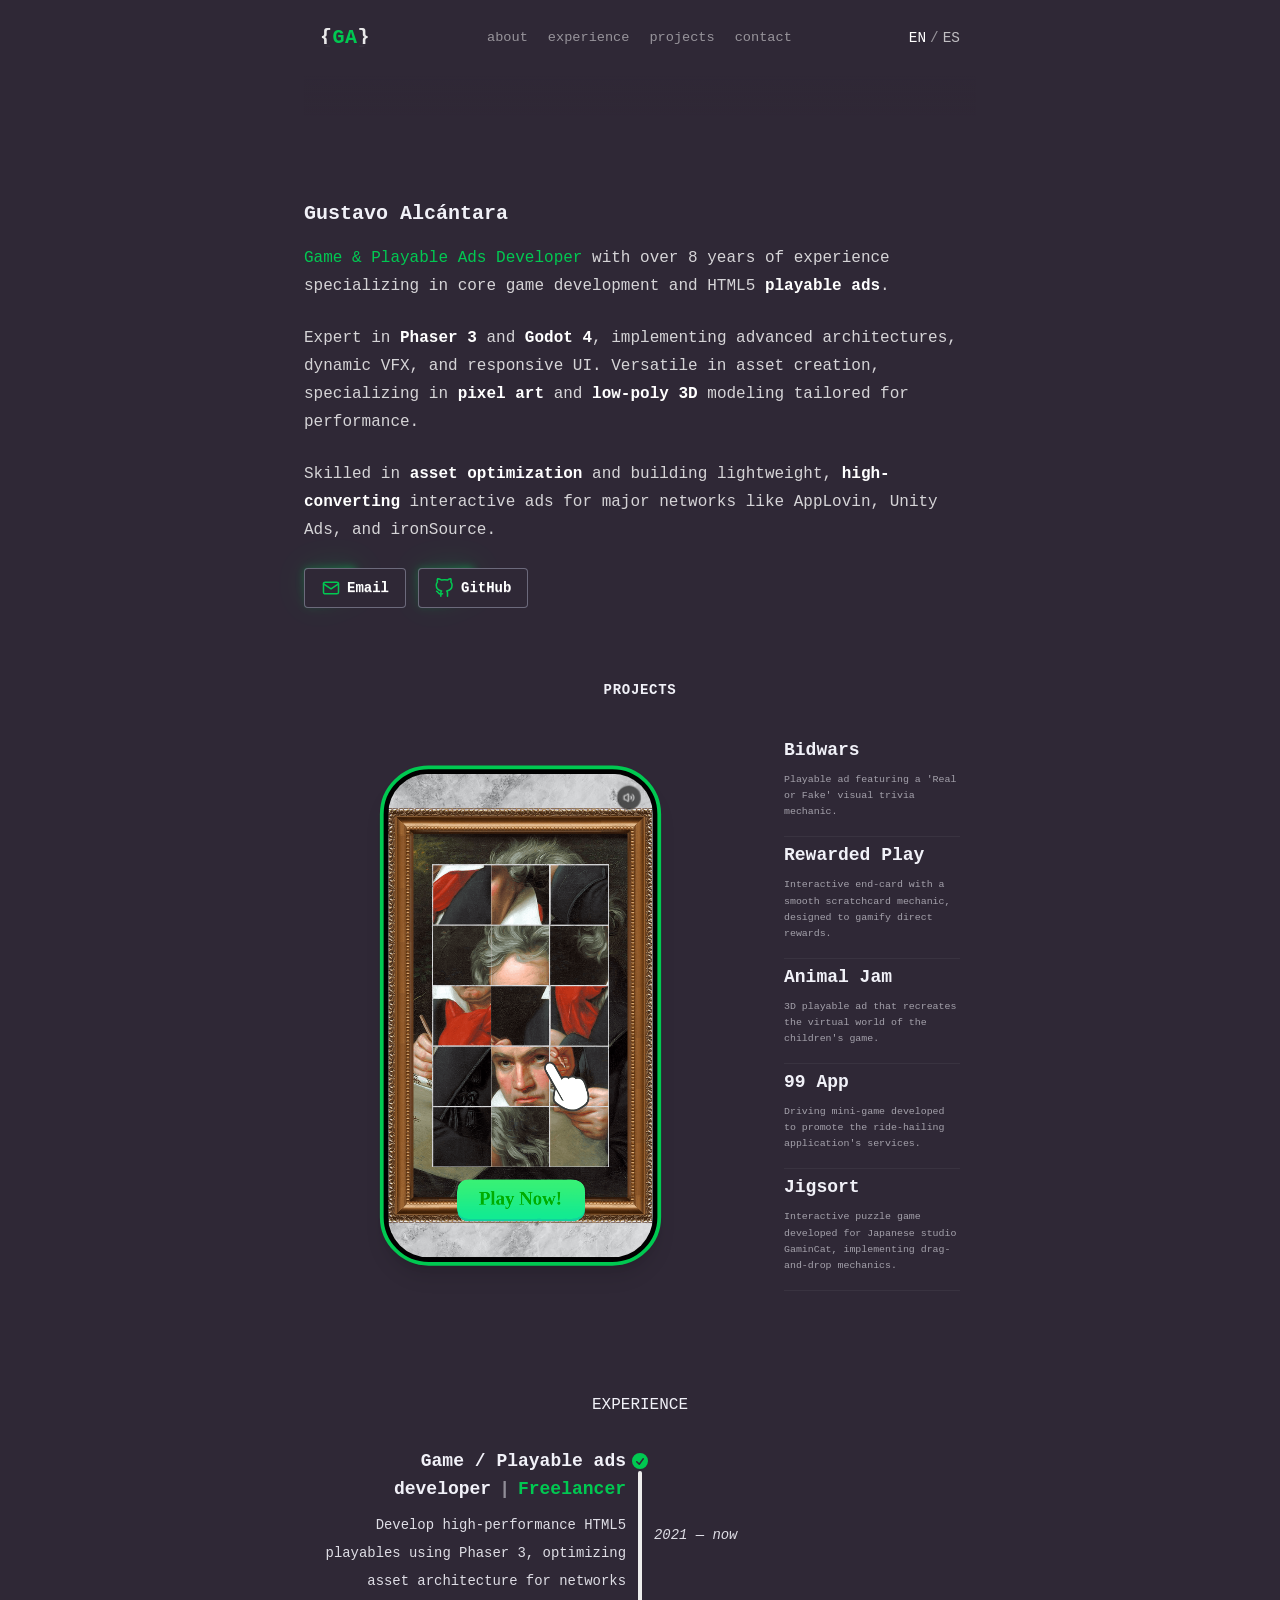
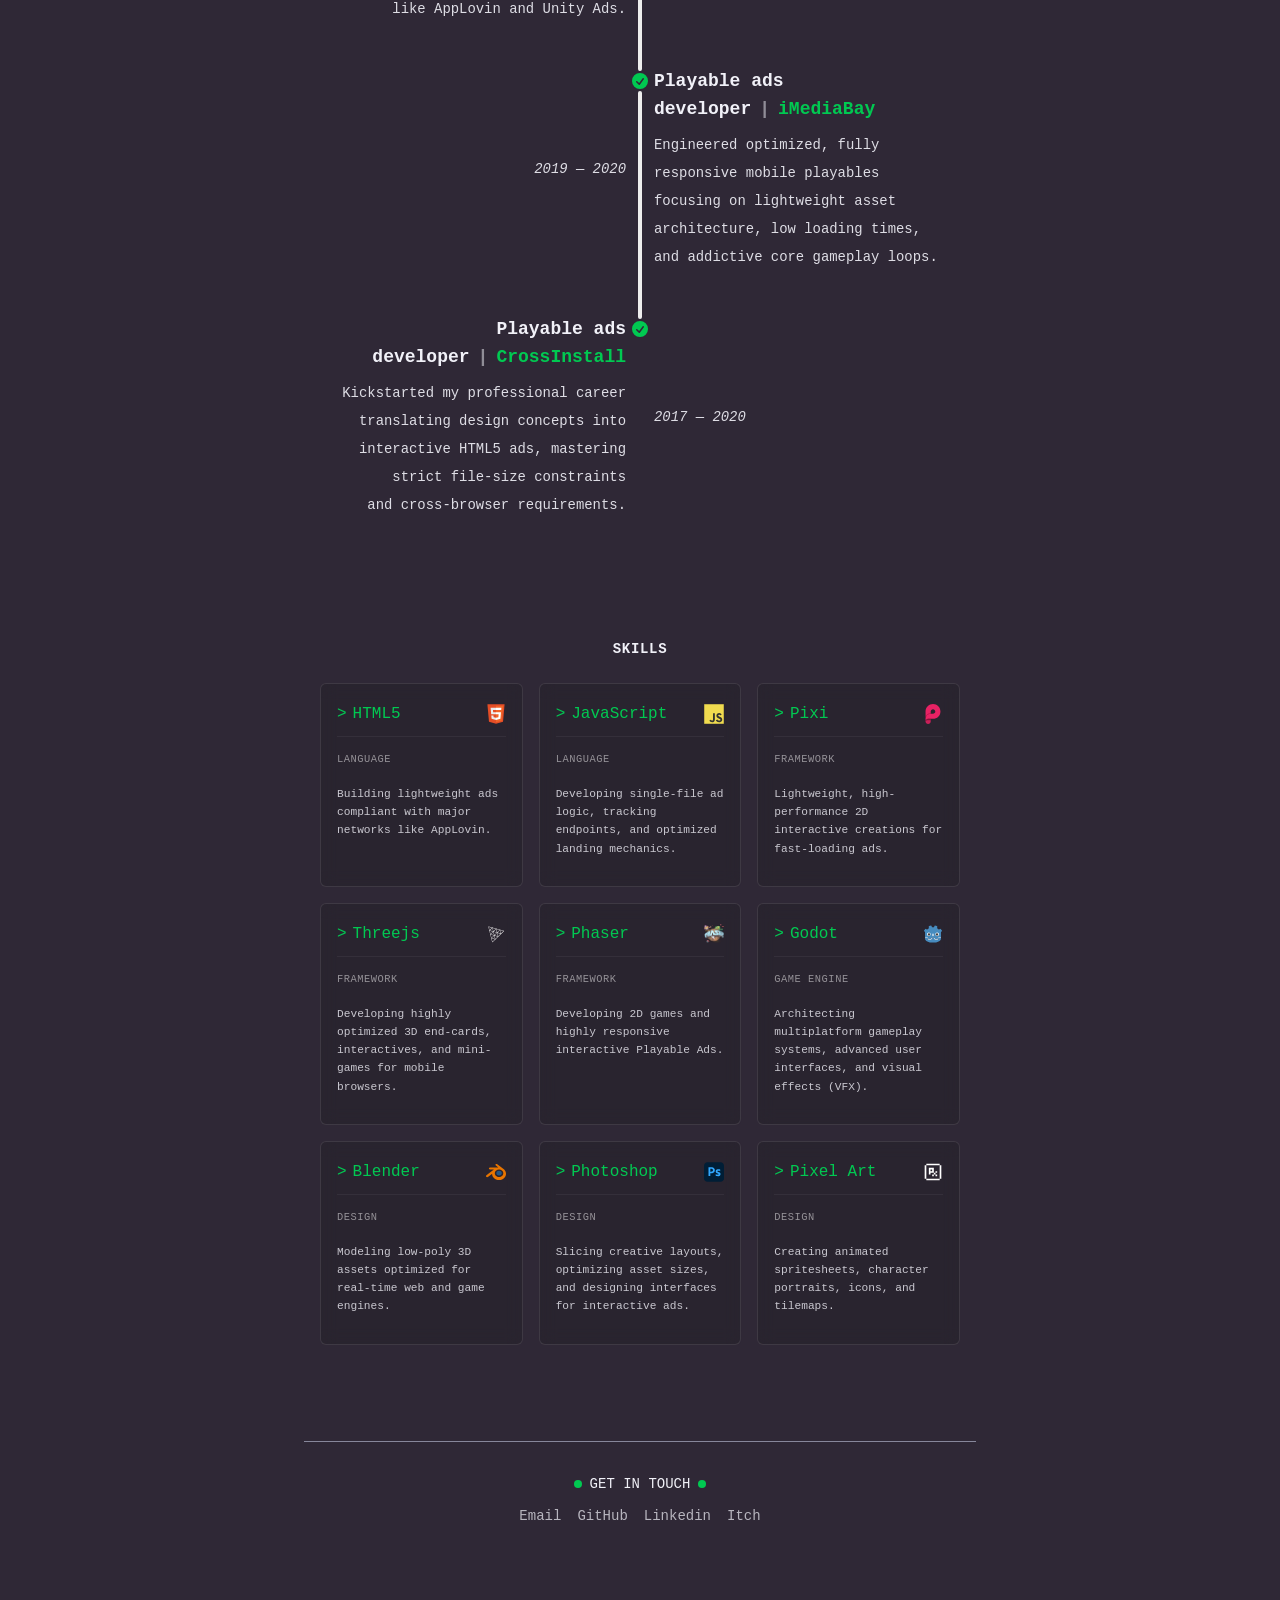
==== en/index.html @ 43012a10 "FIX HEADER BUG" ====
<!DOCTYPE html><html lang="en" class="dark"><head><meta charset="utf-8"><meta name="viewport" content="width=device-width,initial-scale=1"><link rel="alternate" href="https://gustavoj94.github.io/es" hreflang="es"><link rel="alternate" href="https://gustavoj94.github.io/en" hreflang="en"><link rel="alternate" href="https://gustavoj94.github.io/pt" hreflang="pt"><link rel="icon" href="/icon.png" type="image/png" sizes="32x32"><link rel="sitemap" href="/sitemap-index.xml"><meta name="generator" content="Astro v7.0.6"><link rel="canonical" href="https://gustavoj94.github.io/en/"><title>Portfolio-Gustavo Alcántara</title><meta name="title" content="Portfolio-Gustavo Alcántara"><meta name="description" content="Game &amp; Playable Ads Developer"><meta property="og:type" content="website"><meta property="og:url" content="https://gustavoj94.github.io/en/"><meta property="og:title" content="Portfolio-Gustavo Alcántara"><meta property="og:description" content="Game &amp; Playable Ads Developer"><meta property="og:image" content="https://gustavoj94.github.io/astro/background.-QvGmKkB.png"><meta property="og:locale" content="en"><meta property="og:locale:alternate" content="es"><meta property="og:locale:alternate" content="en"><meta property="og:locale:alternate" content="pt"><meta property="twitter:card" content="summary_large_image"><meta property="twitter:url" content="https://gustavoj94.github.io/en/"><meta property="twitter:title" content="Portfolio-Gustavo Alcántara"><meta property="twitter:description" content="Game &amp; Playable Ads Developer"><meta property="twitter:image" content="https://gustavoj94.github.io/astro/background.-QvGmKkB.png"><meta name="theme-color" content="#ffffff" media="(prefers-color-scheme: light)"><meta name="theme-color" content="#1a1a2e" media="(prefers-color-scheme: dark)"><meta name="astro-view-transitions-enabled" content="true"><meta name="astro-view-transitions-fallback" content="animate"><script type="module" src="/astro/ClientRouter.astro_astro_type_script_index_0_lang.6Spq5I16.js"></script><link rel="stylesheet" href="/astro/index.Dxo10mqm.css"></head><body class="*:max-w-2xl *:w-full flex flex-col  items-center w-full font-mono px-5 md:px-0 leading-7"><header class="fixed top-0 left-1/2 -translate-x-1/2 w-full max-w-7xl px-4 py-4 md:py-6 bg-background z-40 flex flex-col md:flex-row items-center justify-between gap-4"><!-- LOGO: Centrado en móvil, a la izquierda en PC --><a href="/en/" class="inline-flex items-center font-mono font-bold text-[1.25rem] tracking-wide select-none md:justify-self-start" aria-label="Gustavo Alcantara - Go to top section"><span class="text-white opacity-90">{</span><span class="text-green-500">GA</span><span class="text-white opacity-90">}</span></a><!-- ENLACES: Fila flexible que salta de línea en móviles si falta espacio --><div class="flex flex-wrap items-center justify-center gap-x-4 gap-y-2 md:gap-5"><a class="text-white/50 hover:text-white transition-colors duration-200 text-[0.9rem] md:text-[0.85rem] whitespace-nowrap" href="/en//">about</a><a class="text-white/50 hover:text-white transition-colors duration-200 text-[0.9rem] md:text-[0.85rem] whitespace-nowrap" href="/en/#experience">experience</a><a class="text-white/50 hover:text-white transition-colors duration-200 text-[0.9rem] md:text-[0.85rem] whitespace-nowrap" href="/en/#projects">projects</a><a class="text-white/50 hover:text-white transition-colors duration-200 text-[0.9rem] md:text-[0.85rem] whitespace-nowrap" href="/en/#contact">contact</a></div><div class="order-1 md:order-2 mb-4 md:mb-0 flex items-center gap-1 select-none"><a href="/en" class="uppercase text-[1.2rem] md:text-[0.9rem] hover:text-white cursor-pointer transition-colors duration-200 text-white">en</a><span class="text-white/50 text-[1.2rem] md:text-[0.9rem]">/</span><a href="/es" class="uppercase text-[1.2rem] md:text-[0.9rem] text-white/70 hover:text-white cursor-pointer transition-colors duration-200">es</a></div><div class="absolute -bottom-10 left-0 w-full h-18  pointer-events-none bg-linear-to-b from-background via-background/40 to-background/1 z-10"></div></header><main><section id="Gustavo Alcántara" class="mb-10 mt-50"><h1 class="mb-4 font-semibold text-xl">Gustavo Alcántara</h1><div class="[&amp;_p]:mb-6 leading-7"><p><span class="text-green-500">Game &amp; Playable Ads Developer </span><span class="text-white/80">with over 8 years of experience specializing in core game development and HTML5 <b class='text-white/100'>playable ads</b>.</span></p><p class="text-white/80">Expert in <b class='text-white/100'>Phaser 3</b> and <b class='text-white/100'>Godot 4</b>, implementing advanced architectures, dynamic VFX, and responsive UI. Versatile in asset creation, specializing in <b class='text-white/100'>pixel art</b> and <b class='text-white/100'>low-poly 3D</b> modeling tailored for performance.</p><p class="text-white/80">Skilled in <b class='text-white/100'>asset optimization</b> and building lightweight, <b class='text-white/100'>high-converting</b> interactive ads for major networks like AppLovin, Unity Ads, and ironSource.</p></div><div class="flex flex-wrap gap-3 text-[0.82rem] [&amp;_a]:transition-all [&amp;_a]:duration-200"><div class="aura aura-xs text-green-500 hover:opacity-70"><button class="btn bg-[var(--background)] text-white border-[1px] border-[color-mix(in_oklab,var(--border)_70%,transparent)] shadow-none " onclick="window.location.href='mailto:gustavo9426@gmail.com'"><svg class="h-5 w-5 text-green-500" viewBox="0 0 24 24" fill="none" stroke="currentColor" stroke-width="1.8" stroke-linecap="round" stroke-linejoin="round" aria-hidden="true"><rect x="3" y="5" width="18" height="14" rx="2"></rect><path d="m3 7 9 6 9-6"></path></svg><span>Email</span></button></div><div class="aura aura-xs text-green-500 hover:opacity-70"><button class="btn bg-[var(--background)] text-white border-[1px] border-[color-mix(in_oklab,var(--border)_70%,transparent)] shadow-none" onclick="window.open('https://github.com/GustavoJ94', '_blank', 'noreferrer noopener')"><svg class="h-5 w-5 text-green-500" viewBox="0 0 24 24" fill="none" stroke="currentColor" stroke-width="1.8" stroke-linecap="round" stroke-linejoin="round" aria-hidden="true"><path d="M9 19c-5 1.5-5-2.5-7-3"></path><path d="M15 22v-3.87a3.37 3.37 0 0 0-.94-2.61c3.14-.35 6.44-1.54 6.44-7a5.44 5.44 0 0 0-1.5-3.75 5.07 5.07 0 0 0-.09-3.77s-1.18-.35-3.91 1.48a13.38 13.38 0 0 0-7 0C4.32.65 3.14 1 3.14 1A5.07 5.07 0 0 0 3 4.77 5.44 5.44 0 0 0 1.5 8.52c0 5.42 3.3 6.61 6.44 7a3.37 3.37 0 0 0-.94 2.61V22"></path></svg><span>GitHub</span></button></div></div></section><section id="projects" class="scroll-mt-50 max-w-6xl mx-auto px-4 py-8"><!-- Título de la sección arriba --><h2 class="text-center uppercase mb-8 text-sm tracking-wider font-semibold">Projects</h2><!-- Contenedor Flexbox: Columna en móvil, Fila en escritorio (md) --><div class="flex flex-col md:flex-row items-center md:items-center justify-center gap-8 md:gap-16 w-full"><!-- COLUMNA IZQUIERDA: Mockup Phone --><div class="w-full md:w-[400px] flex justify-center items-center flex-shrink-0"><div class="scale-75 transform origin-center my-[-50px]"><div class="mockup-phone border-[#00c951] w-[375px] h-[667px] shadow-xl"><div class="mockup-phone-display border-none bg-black relative"><button id="global-mute-btn" class="absolute top-4 right-4 z-20 btn btn-circle btn-sm bg-black/60 border-none text-white hover:bg-black/80 backdrop-blur-sm"><div id="icon-unmuted" class="block"><svg xmlns="http://www.w3.org/2000/svg" width="24" height="24" viewBox="0 0 24 24" fill="none" stroke="currentColor" stroke-width="2" stroke-linecap="round" stroke-linejoin="round" aria-hidden="true" class="lucide lucide-volume-2 h-4 w-4 text-white"><path d="M11 4.702a.705.705 0 0 0-1.203-.498L6.413 7.587A1.4 1.4 0 0 1 5.416 8H3a1 1 0 0 0-1 1v6a1 1 0 0 0 1 1h2.416a1.4 1.4 0 0 1 .997.413l3.383 3.384A.705.705 0 0 0 11 19.298z"></path><path d="M16 9a5 5 0 0 1 0 6"></path><path d="M19.364 18.364a9 9 0 0 0 0-12.728"></path></svg></div><div id="icon-muted" class="hidden"><svg xmlns="http://www.w3.org/2000/svg" width="24" height="24" viewBox="0 0 24 24" fill="none" stroke="currentColor" stroke-width="2" stroke-linecap="round" stroke-linejoin="round" aria-hidden="true" class="lucide lucide-volume-x h-4 w-4 text-white"><path d="M11 4.702a.705.705 0 0 0-1.203-.498L6.413 7.587A1.4 1.4 0 0 1 5.416 8H3a1 1 0 0 0-1 1v6a1 1 0 0 0 1 1h2.416a1.4 1.4 0 0 1 .997.413l3.383 3.384A.705.705 0 0 0 11 19.298z"></path><line x1="22" x2="16" y1="9" y2="15"></line><line x1="16" x2="22" y1="9" y2="15"></line></svg></div></button><iframe id="preview-iframe" src="/playables/example5/index.html" class="w-full h-full aspect-[9/19.5] border-none overflow-hidden" title="Live Preview" loading="lazy" scrolling="no">
                        </iframe></div></div></div></div><!-- COLUMNA DERECHA: Lista de Proyectos (Rotativa) --><div class="w-full flex-1"><ul class="space-y-1"><li class="project-item group border-b border-white/5 pb-4 last:border-0 cursor-pointer hidden opacity-0 transition-opacity duration-500" data-src="/playables/example1/index.html" data-index="0"><span class="inline-block mb-2 font-semibold text-lg transition-all duration-200 group-hover:text-green-500">Bidwars</span><svg xmlns="http://www.w3.org/2000/svg" width="24" height="24" viewBox="0 0 24 24" fill="none" stroke="currentColor" stroke-width="2" stroke-linecap="round" stroke-linejoin="round" aria-hidden="true" class="lucide lucide-corner-right-up h-3 w-3 inline transition-all text-green-500 duration-200 invisible opacity-0 group-hover:visible group-hover:opacity-100 ml-1 translate-y-[-2px]"><path d="m10 9 5-5 5 5"></path><path d="M4 20h7a4 4 0 0 0 4-4V4"></path></svg><p class="opacity-60 text-[0.62rem] leading-relaxed max-w-xl">Playable ad featuring a &#39;Real or Fake&#39; visual trivia mechanic.</p></li><li class="project-item group border-b border-white/5 pb-4 last:border-0 cursor-pointer hidden opacity-0 transition-opacity duration-500" data-src="/playables/example2/index.html" data-index="1"><span class="inline-block mb-2 font-semibold text-lg transition-all duration-200 group-hover:text-green-500">Rewarded Play</span><svg xmlns="http://www.w3.org/2000/svg" width="24" height="24" viewBox="0 0 24 24" fill="none" stroke="currentColor" stroke-width="2" stroke-linecap="round" stroke-linejoin="round" aria-hidden="true" class="lucide lucide-corner-right-up h-3 w-3 inline transition-all text-green-500 duration-200 invisible opacity-0 group-hover:visible group-hover:opacity-100 ml-1 translate-y-[-2px]"><path d="m10 9 5-5 5 5"></path><path d="M4 20h7a4 4 0 0 0 4-4V4"></path></svg><p class="opacity-60 text-[0.62rem] leading-relaxed max-w-xl">Interactive end-card with a smooth scratchcard mechanic, designed to gamify direct rewards.</p></li><li class="project-item group border-b border-white/5 pb-4 last:border-0 cursor-pointer hidden opacity-0 transition-opacity duration-500" data-src="/playables/example3/index.html" data-index="2"><span class="inline-block mb-2 font-semibold text-lg transition-all duration-200 group-hover:text-green-500">Animal Jam</span><svg xmlns="http://www.w3.org/2000/svg" width="24" height="24" viewBox="0 0 24 24" fill="none" stroke="currentColor" stroke-width="2" stroke-linecap="round" stroke-linejoin="round" aria-hidden="true" class="lucide lucide-corner-right-up h-3 w-3 inline transition-all text-green-500 duration-200 invisible opacity-0 group-hover:visible group-hover:opacity-100 ml-1 translate-y-[-2px]"><path d="m10 9 5-5 5 5"></path><path d="M4 20h7a4 4 0 0 0 4-4V4"></path></svg><p class="opacity-60 text-[0.62rem] leading-relaxed max-w-xl">3D playable ad that recreates the virtual world of the children&#39;s game.</p></li><li class="project-item group border-b border-white/5 pb-4 last:border-0 cursor-pointer hidden opacity-0 transition-opacity duration-500" data-src="/playables/example4/index.html" data-index="3"><span class="inline-block mb-2 font-semibold text-lg transition-all duration-200 group-hover:text-green-500">99 App</span><svg xmlns="http://www.w3.org/2000/svg" width="24" height="24" viewBox="0 0 24 24" fill="none" stroke="currentColor" stroke-width="2" stroke-linecap="round" stroke-linejoin="round" aria-hidden="true" class="lucide lucide-corner-right-up h-3 w-3 inline transition-all text-green-500 duration-200 invisible opacity-0 group-hover:visible group-hover:opacity-100 ml-1 translate-y-[-2px]"><path d="m10 9 5-5 5 5"></path><path d="M4 20h7a4 4 0 0 0 4-4V4"></path></svg><p class="opacity-60 text-[0.62rem] leading-relaxed max-w-xl">Driving mini-game developed to promote the ride-hailing application&#39;s services.</p></li><li class="project-item group border-b border-white/5 pb-4 last:border-0 cursor-pointer hidden opacity-0 transition-opacity duration-500" data-src="/playables/example5/index.html" data-index="4"><span class="inline-block mb-2 font-semibold text-lg transition-all duration-200 group-hover:text-green-500">Jigsort</span><svg xmlns="http://www.w3.org/2000/svg" width="24" height="24" viewBox="0 0 24 24" fill="none" stroke="currentColor" stroke-width="2" stroke-linecap="round" stroke-linejoin="round" aria-hidden="true" class="lucide lucide-corner-right-up h-3 w-3 inline transition-all text-green-500 duration-200 invisible opacity-0 group-hover:visible group-hover:opacity-100 ml-1 translate-y-[-2px]"><path d="m10 9 5-5 5 5"></path><path d="M4 20h7a4 4 0 0 0 4-4V4"></path></svg><p class="opacity-60 text-[0.62rem] leading-relaxed max-w-xl">Interactive puzzle game developed for Japanese studio GaminCat, implementing drag-and-drop mechanics.</p></li><li class="project-item group border-b border-white/5 pb-4 last:border-0 cursor-pointer hidden opacity-0 transition-opacity duration-500" data-src="/playables/example6/index.html" data-index="5"><span class="inline-block mb-2 font-semibold text-lg transition-all duration-200 group-hover:text-green-500">Bubble Witch 3</span><svg xmlns="http://www.w3.org/2000/svg" width="24" height="24" viewBox="0 0 24 24" fill="none" stroke="currentColor" stroke-width="2" stroke-linecap="round" stroke-linejoin="round" aria-hidden="true" class="lucide lucide-corner-right-up h-3 w-3 inline transition-all text-green-500 duration-200 invisible opacity-0 group-hover:visible group-hover:opacity-100 ml-1 translate-y-[-2px]"><path d="m10 9 5-5 5 5"></path><path d="M4 20h7a4 4 0 0 0 4-4V4"></path></svg><p class="opacity-60 text-[0.62rem] leading-relaxed max-w-xl">Interactive bubble-shooter ad with precision aiming and popping mechanics.</p></li><li class="project-item group border-b border-white/5 pb-4 last:border-0 cursor-pointer hidden opacity-0 transition-opacity duration-500" data-src="/playables/example7/index.html" data-index="6"><span class="inline-block mb-2 font-semibold text-lg transition-all duration-200 group-hover:text-green-500">Unicorn</span><svg xmlns="http://www.w3.org/2000/svg" width="24" height="24" viewBox="0 0 24 24" fill="none" stroke="currentColor" stroke-width="2" stroke-linecap="round" stroke-linejoin="round" aria-hidden="true" class="lucide lucide-corner-right-up h-3 w-3 inline transition-all text-green-500 duration-200 invisible opacity-0 group-hover:visible group-hover:opacity-100 ml-1 translate-y-[-2px]"><path d="m10 9 5-5 5 5"></path><path d="M4 20h7a4 4 0 0 0 4-4V4"></path></svg><p class="opacity-60 text-[0.62rem] leading-relaxed max-w-xl">Engaging pixel-art coloring playable ad with intuitive touch-and-fill controls.</p></li><li class="project-item group border-b border-white/5 pb-4 last:border-0 cursor-pointer hidden opacity-0 transition-opacity duration-500" data-src="/playables/example8/index.html" data-index="7"><span class="inline-block mb-2 font-semibold text-lg transition-all duration-200 group-hover:text-green-500">101 Riddles</span><svg xmlns="http://www.w3.org/2000/svg" width="24" height="24" viewBox="0 0 24 24" fill="none" stroke="currentColor" stroke-width="2" stroke-linecap="round" stroke-linejoin="round" aria-hidden="true" class="lucide lucide-corner-right-up h-3 w-3 inline transition-all text-green-500 duration-200 invisible opacity-0 group-hover:visible group-hover:opacity-100 ml-1 translate-y-[-2px]"><path d="m10 9 5-5 5 5"></path><path d="M4 20h7a4 4 0 0 0 4-4V4"></path></svg><p class="opacity-60 text-[0.62rem] leading-relaxed max-w-xl">Brain-teaser playable ad with letter-unscrambling mechanics and logic trivia.</p></li><li class="project-item group border-b border-white/5 pb-4 last:border-0 cursor-pointer hidden opacity-0 transition-opacity duration-500" data-src="/playables/example9/index.html" data-index="8"><span class="inline-block mb-2 font-semibold text-lg transition-all duration-200 group-hover:text-green-500">Wazamba</span><svg xmlns="http://www.w3.org/2000/svg" width="24" height="24" viewBox="0 0 24 24" fill="none" stroke="currentColor" stroke-width="2" stroke-linecap="round" stroke-linejoin="round" aria-hidden="true" class="lucide lucide-corner-right-up h-3 w-3 inline transition-all text-green-500 duration-200 invisible opacity-0 group-hover:visible group-hover:opacity-100 ml-1 translate-y-[-2px]"><path d="m10 9 5-5 5 5"></path><path d="M4 20h7a4 4 0 0 0 4-4V4"></path></svg><p class="opacity-60 text-[0.62rem] leading-relaxed max-w-xl">Gamified jungle-themed casino ad with interactive slots and reward mechanics.</p></li><li class="project-item group border-b border-white/5 pb-4 last:border-0 cursor-pointer hidden opacity-0 transition-opacity duration-500" data-src="/playables/example10/index.html" data-index="9"><span class="inline-block mb-2 font-semibold text-lg transition-all duration-200 group-hover:text-green-500">Mercadolibre</span><svg xmlns="http://www.w3.org/2000/svg" width="24" height="24" viewBox="0 0 24 24" fill="none" stroke="currentColor" stroke-width="2" stroke-linecap="round" stroke-linejoin="round" aria-hidden="true" class="lucide lucide-corner-right-up h-3 w-3 inline transition-all text-green-500 duration-200 invisible opacity-0 group-hover:visible group-hover:opacity-100 ml-1 translate-y-[-2px]"><path d="m10 9 5-5 5 5"></path><path d="M4 20h7a4 4 0 0 0 4-4V4"></path></svg><p class="opacity-60 text-[0.62rem] leading-relaxed max-w-xl">Engaging package delivery simulation ad highlighting brand presence.</p></li></ul></div></div></section><script type="module">function e(){let e=document.getElementById(`global-mute-btn`),t=document.getElementById(`preview-iframe`),n=document.querySelectorAll(`.project-item`),r=document.getElementById(`icon-unmuted`),i=document.getElementById(`icon-muted`),a=!1,o=0,s=Math.ceil(n.length/5),c=null;function l(e){let t=e*5,r=t+5;n.forEach((e,n)=>{n>=t&&n<r?(e.classList.remove(`hidden`),setTimeout(()=>{e.classList.add(`opacity-100`)},10)):(e.classList.remove(`opacity-100`),e.classList.add(`hidden`))})}function u(){s<=1||(clearInterval(c),c=setInterval(()=>{o=(o+1)%s,l(o)},8e3))}n.length>0&&(l(0),u());function d(){try{let e=t.contentWindow;if(!e)return;if(e.Howler&&typeof e.Howler.mute==`function`){e.Howler.mute(a);return}(t.contentDocument||e.document).querySelectorAll(`audio, video`).forEach(e=>{e.muted=a})}catch(e){console.warn(`No se pudo acceder al iframe para aplicar el muteo de Howler:`,e)}}function f(){a?(r?.classList.replace(`block`,`hidden`),i?.classList.replace(`hidden`,`block`)):(i?.classList.replace(`block`,`hidden`),r?.classList.replace(`hidden`,`block`))}n.forEach(e=>{e.addEventListener(`click`,()=>{let n=e.getAttribute(`data-src`);t&&n&&t.getAttribute(`src`)!==n&&t.setAttribute(`src`,n)})}),e?.addEventListener(`click`,()=>{a=!a,f(),d()}),t?.addEventListener(`load`,()=>{a&&setTimeout(d,150)})}e(),document.addEventListener(`astro:page-load`,e);</script><section id="experience" class="scroll-mt-50"><h2 class="text-center uppercase mb-6 mt-15">Experience</h2><ul class="timeline timeline-snap-icon max-md:timeline-compact timeline-vertical"><li><div class="timeline-start mb-10 md:text-end"><div><div class="text-lg font-black direct-children-inline"><span>Game / Playable ads developer</span><span class="opacity-50 mx-2">|</span><span class="font-semibold text-green-500">Freelancer</span></div><div class="mt-2"><p class="text-[0.87rem] opacity-90 max-w-2xl inline-block text-balance">Develop high-performance HTML5 playables using Phaser 3, optimizing asset architecture for networks like AppLovin and Unity Ads.</p></div></div></div><div class="timeline-middle"><svg xmlns="http://www.w3.org/2000/svg" viewBox="0 0 20 20" fill="currentColor" class="h-5 w-5 text-green-500"><path fill-rule="evenodd" d="M10 18a8 8 0 100-16 8 8 0 000 16zm3.857-9.809a.75.75 0 00-1.214-.882l-3.483 4.79-1.88-1.88a.75.75 0 10-1.06 1.061l2.5 2.5a.75.75 0 001.137-.089l4-5.5z" clip-rule="evenodd"></path></svg></div><div class="timeline-end mb-10"><time class="font-mono italic opacity-90 text-[0.87rem]">2021 — now</time></div><hr></li><li><hr><div class="timeline-start mb-10 "><time class="font-mono italic opacity-90 text-[0.87rem]">2019 — 2020</time></div><div class="timeline-middle"><svg xmlns="http://www.w3.org/2000/svg" viewBox="0 0 20 20" fill="currentColor" class="h-5 w-5 text-green-500"><path fill-rule="evenodd" d="M10 18a8 8 0 100-16 8 8 0 000 16zm3.857-9.809a.75.75 0 00-1.214-.882l-3.483 4.79-1.88-1.88a.75.75 0 10-1.06 1.061l2.5 2.5a.75.75 0 001.137-.089l4-5.5z" clip-rule="evenodd"></path></svg></div><div class="timeline-end mb-10"><div><div class="text-lg font-black direct-children-inline"><span>Playable ads developer</span><span class="opacity-50 mx-2">|</span><span class="font-semibold text-green-500">iMediaBay</span></div><div class="mt-2"><p class="text-[0.87rem] opacity-90 max-w-2xl inline-block text-balance">Engineered optimized, fully responsive mobile playables focusing on lightweight asset architecture, low loading times, and addictive core gameplay loops.</p></div></div></div><hr></li><li><hr><div class="timeline-start mb-10 md:text-end"><div><div class="text-lg font-black direct-children-inline"><span>Playable ads developer</span><span class="opacity-50 mx-2">|</span><span class="font-semibold text-green-500">CrossInstall</span></div><div class="mt-2"><p class="text-[0.87rem] opacity-90 max-w-2xl inline-block text-balance">Kickstarted my professional career translating design concepts into interactive HTML5 ads, mastering strict file-size constraints and cross-browser requirements.</p></div></div></div><div class="timeline-middle"><svg xmlns="http://www.w3.org/2000/svg" viewBox="0 0 20 20" fill="currentColor" class="h-5 w-5 text-green-500"><path fill-rule="evenodd" d="M10 18a8 8 0 100-16 8 8 0 000 16zm3.857-9.809a.75.75 0 00-1.214-.882l-3.483 4.79-1.88-1.88a.75.75 0 10-1.06 1.061l2.5 2.5a.75.75 0 001.137-.089l4-5.5z" clip-rule="evenodd"></path></svg></div><div class="timeline-end mb-10"><time class="font-mono italic opacity-90 text-[0.87rem]">2017 — 2020</time></div></li></ul></section><section class="mt-20 max-w-6xl mx-auto px-4"><h2 class="text-center uppercase mb-6 text-sm tracking-wider font-semibold">Skills</h2><div class="grid grid-cols-1 md:grid-cols-3 gap-4"><article class="border border-white/10 p-4 flex flex-col justify-between bg-neutral-900/20 backdrop-blur-sm rounded-sm hover:border-green-500/30 transition-colors duration-200"><div><div class="flex items-center justify-between pb-2 border-b border-white/5"><p class="text-green-500 font-medium flex items-center gap-1.5"><span>&gt;</span>HTML5</p><div class="w-5 h-5 text-green-500 flex items-center justify-center">
            <svg viewBox="0 0 128 128">
            <path fill="#E44D26" d="M19.037 113.876L9.032 1.661h109.936l-10.016 112.198-45.019 12.48z"></path><path fill="#F16529" d="M64 116.8l36.378-10.086 8.559-95.878H64z"></path><path fill="#EBEBEB" d="M64 52.455H45.788L44.53 38.361H64V24.599H29.489l.33 3.692 3.382 37.927H64zm0 35.743l-.061.017-15.327-4.14-.979-10.975H33.816l1.928 21.609 28.193 7.826.063-.017z"></path><path fill="#fff" d="M63.952 52.455v13.763h16.947l-1.597 17.849-15.35 4.143v14.319l28.215-7.82.207-2.325 3.234-36.233.335-3.696h-3.708zm0-27.856v13.762h33.244l.276-3.092.628-6.978.329-3.692z"></path>
            </svg>
          </div></div><span class="text-[0.65rem] inline-block pt-2 text-white/50 uppercase tracking-wider">Language</span><p class="text-[0.70rem] opacity-80 py-3  leading-relaxed">Building lightweight ads compliant with major networks like AppLovin.</p></div></article><article class="border border-white/10 p-4 flex flex-col justify-between bg-neutral-900/20 backdrop-blur-sm rounded-sm hover:border-green-500/30 transition-colors duration-200"><div><div class="flex items-center justify-between pb-2 border-b border-white/5"><p class="text-green-500 font-medium flex items-center gap-1.5"><span>&gt;</span>JavaScript</p><div class="w-5 h-5 text-green-500 flex items-center justify-center">
            <svg viewBox="0 0 128 128">
            <path fill="#F0DB4F" d="M1.408 1.408h125.184v125.185H1.408z"></path><path fill="#323330" d="M116.347 96.736c-.917-5.711-4.641-10.508-15.672-14.981-3.832-1.761-8.104-3.022-9.377-5.926-.452-1.69-.512-2.642-.226-3.665.821-3.32 4.784-4.355 7.925-3.403 2.023.678 3.938 2.237 5.093 4.724 5.402-3.498 5.391-3.475 9.163-5.879-1.381-2.141-2.118-3.129-3.022-4.045-3.249-3.629-7.676-5.498-14.756-5.355l-3.688.477c-3.534.893-6.902 2.748-8.877 5.235-5.926 6.724-4.236 18.492 2.975 23.335 7.104 5.332 17.54 6.545 18.873 11.531 1.297 6.104-4.486 8.08-10.234 7.378-4.236-.881-6.592-3.034-9.139-6.949-4.688 2.713-4.688 2.713-9.508 5.485 1.143 2.499 2.344 3.63 4.26 5.795 9.068 9.198 31.76 8.746 35.83-5.176.165-.478 1.261-3.666.38-8.581zM69.462 58.943H57.753l-.048 30.272c0 6.438.333 12.34-.714 14.149-1.713 3.558-6.152 3.117-8.175 2.427-2.059-1.012-3.106-2.451-4.319-4.485-.333-.584-.583-1.036-.667-1.071l-9.52 5.83c1.583 3.249 3.915 6.069 6.902 7.901 4.462 2.678 10.459 3.499 16.731 2.059 4.082-1.189 7.604-3.652 9.448-7.401 2.666-4.915 2.094-10.864 2.07-17.444.06-10.735.001-21.468.001-32.237z"></path>
            </svg>
          
          </div></div><span class="text-[0.65rem] inline-block pt-2 text-white/50 uppercase tracking-wider">Language</span><p class="text-[0.70rem] opacity-80 py-3  leading-relaxed">Developing single-file ad logic, tracking endpoints, and optimized landing mechanics.</p></div></article><article class="border border-white/10 p-4 flex flex-col justify-between bg-neutral-900/20 backdrop-blur-sm rounded-sm hover:border-green-500/30 transition-colors duration-200"><div><div class="flex items-center justify-between pb-2 border-b border-white/5"><p class="text-green-500 font-medium flex items-center gap-1.5"><span>&gt;</span>Pixi</p><div class="w-5 h-5 text-green-500 flex items-center justify-center">
            <svg viewBox="0 0 128 128">
            <path fill="#e72264" d="M64.002 0c-26.35 0-47.711 21.361-47.711 47.712 0 .516.007 1.029.024 1.54v50.521h.005v11.524c0 .09-.005.176-.005.265 0 .089.006.175.01.264v.214h.005c.254 8.855 7.504 15.958 16.421 15.958 8.918 0 16.247-7.103 16.501-15.958V95.115h13.634c.369.009.742.01 1.112.01 26.35 0 47.712-21.062 47.712-47.413 0-26.35-21.356-47.707-47.707-47.707zm0 33.036c8.107 0 14.681 6.574 14.681 14.681s-6.574 14.471-14.68 14.471v-.005H49.266V47.717c0-8.107 6.629-14.68 14.735-14.68z"></path><path fill="#1d1d1b" d="M32.34 95.122h16.89v16.922h-.075C48.9 120.9 41.649 128 32.732 128c-8.918 0-16.174-7.1-16.428-15.956h-.005v-.213c0-.09-.009-.179-.009-.268 0-.089.005-.173.005-.262v-1.193c.507-7.92 7.982-14.986 16.04-14.986z" opacity=".15"></path><path fill="#000" d="M16.317 74.768v20.346c0-17.924 15.061-32.678 32.94-32.922V55.7c-13.289 1.397-25.055 8.552-32.94 19.067Z" opacity=".025"></path><path fill="#000" d="M16.344 110.424c3.882-2.85 8.592-4.528 13.676-4.528h19.242V95.114H32.776c-8.708 0-15.827 6.753-16.432 15.31z" opacity=".05"></path><path fill="#000" d="M49.257 62.192v-5.895c-13.4 1.313-25.225 8.624-32.94 19.357v19.46c0-17.924 15.061-32.678 32.94-32.922z" opacity=".025"></path><path fill="#000" d="M32.776 95.114c-8.472 0-15.444 6.397-16.37 14.624 3.878-3.027 8.668-4.817 13.864-4.817h18.987v-9.803H32.772Z" opacity=".05"></path><path fill="#000" d="M49.257 62.192v-5.303c-13.52 1.225-25.42 8.713-32.94 19.687v18.533c0-17.923 15.061-32.677 32.94-32.922z" opacity=".025"></path><path fill="#000" d="M32.776 95.114c-8.236 0-15.052 6.04-16.28 13.934 3.855-3.2 8.725-5.11 14.023-5.11h18.738v-8.824H32.772Z" opacity=".05"></path><path fill="#000" d="M49.257 62.192v-4.706C35.6 58.616 23.618 66.31 16.317 77.55v17.563c0-17.924 15.061-32.678 32.94-32.922z" opacity=".025"></path><path fill="#000" d="M32.776 95.114c-8 0-14.665 5.702-16.16 13.262 3.824-3.38 8.76-5.418 14.157-5.418h18.489v-7.844z" opacity=".05"></path><path fill="#000" d="M49.257 62.192v-4.105c-13.819 1.024-25.892 8.957-32.94 20.492v16.535c0-17.924 15.061-32.678 32.94-32.922z" opacity=".025"></path><path fill="#000" d="M32.776 95.114c-7.76 0-14.26 5.364-16.01 12.58 3.772-3.552 8.771-5.72 14.256-5.72h18.235v-6.865H32.772Z" opacity=".05"></path><path fill="#000" d="M49.257 62.192v-3.504c-14.001.917-26.19 9.122-32.94 20.995v15.43c0-17.923 15.061-32.677 32.94-32.921z" opacity=".025"></path><path fill="#000" d="M32.776 95.114c-7.515 0-13.846 5.03-15.827 11.9 3.704-3.727 8.753-6.02 14.327-6.02h17.986v-5.88z" opacity=".05"></path><path fill="#000" d="M49.257 62.192v-2.899c-14.215.797-26.542 9.332-32.94 21.588v14.233c0-17.924 15.061-32.678 32.94-32.922z" opacity=".025"></path><path fill="#000" d="M32.776 95.114c-7.261 0-13.423 4.7-15.617 11.223 3.62-3.896 8.716-6.322 14.362-6.322h17.736v-4.901H32.772Z" opacity=".05"></path><path fill="#000" d="M49.257 62.192v-2.289c-14.478.668-26.97 9.603-32.94 22.309v12.902c0-17.924 15.061-32.678 32.94-32.922z" opacity=".025"></path><path fill="#000" d="M32.776 95.114c-7.012 0-12.995 4.385-15.377 10.56 3.522-4.07 8.65-6.638 14.375-6.638h17.488v-3.922z" opacity=".05"></path><path fill="#000" d="M49.257 62.192v-1.666c-14.811.53-27.517 9.968-32.94 23.23v11.358c0-17.924 15.061-32.678 32.94-32.922z" opacity=".025"></path><path fill="#000" d="M32.776 95.114c-6.758 0-12.563 4.073-15.1 9.896 3.396-4.242 8.56-6.954 14.352-6.954h17.234v-2.942z" opacity=".05"></path>
            </svg>
			</div></div><span class="text-[0.65rem] inline-block pt-2 text-white/50 uppercase tracking-wider">Framework</span><p class="text-[0.70rem] opacity-80 py-3  leading-relaxed">Lightweight, high-performance 2D interactive creations for fast-loading ads.</p></div></article><article class="border border-white/10 p-4 flex flex-col justify-between bg-neutral-900/20 backdrop-blur-sm rounded-sm hover:border-green-500/30 transition-colors duration-200"><div><div class="flex items-center justify-between pb-2 border-b border-white/5"><p class="text-green-500 font-medium flex items-center gap-1.5"><span>&gt;</span>Threejs</p><div class="w-5 h-5 text-green-500 flex items-center justify-center">
		    <svg viewBox="0 0 128 128">
		    <g fill="#ffffff" font-weight="400" font-family="sans-serif"><path style="line-height:normal;font-variant-ligatures:normal;font-variant-position:normal;font-variant-caps:normal;font-variant-numeric:normal;font-variant-alternates:normal;font-variant-east-asian:normal;font-feature-settings:normal;font-variation-settings:normal;text-indent:0;text-align:start;text-decoration-line:none;text-decoration-style:solid;text-decoration-color:#000;text-transform:none;text-orientation:mixed;white-space:normal;shape-padding:0;shape-margin:0;inline-size:0;isolation:auto;mix-blend-mode:normal;solid-color:#000;solid-opacity:1" d="M16.219 15.762a1.129 1.129 0 00-1.076 1.399l24.394 98.742a1.129 1.129 0 001.879.544l73.386-70.59a1.129 1.129 0 00-.47-1.899L16.55 15.806a1.129 1.129 0 00-.331-.044zm1.584 2.754l94.024 27.07-70.566 67.877-23.458-94.947z" overflow="visible"></path><path style="line-height:normal;font-variant-ligatures:normal;font-variant-position:normal;font-variant-caps:normal;font-variant-numeric:normal;font-variant-alternates:normal;font-variant-east-asian:normal;font-feature-settings:normal;font-variation-settings:normal;text-indent:0;text-align:start;text-decoration-line:none;text-decoration-style:solid;text-decoration-color:#000;text-transform:none;text-orientation:mixed;white-space:normal;shape-padding:0;shape-margin:0;inline-size:0;isolation:auto;mix-blend-mode:normal;solid-color:#000;solid-opacity:1" d="M65.137 29.84a1.129 1.129 0 00-.807.315L27.654 65.46a1.129 1.129 0 00.471 1.898L76.984 81.44a1.129 1.129 0 001.409-1.355L66.21 30.698a1.129 1.129 0 00-1.073-.858zm-.651 3.3L75.734 78.73l-45.104-13L64.486 33.14z" overflow="visible"></path><path style="line-height:normal;font-variant-ligatures:normal;font-variant-position:normal;font-variant-caps:normal;font-variant-numeric:normal;font-variant-alternates:normal;font-variant-east-asian:normal;font-feature-settings:normal;font-variation-settings:normal;text-indent:0;text-align:start;text-decoration-line:none;text-decoration-style:solid;text-decoration-color:#000;text-transform:none;text-orientation:mixed;white-space:normal;shape-padding:0;shape-margin:0;inline-size:0;isolation:auto;mix-blend-mode:normal;solid-color:#000;solid-opacity:1" d="M46.914 47.313a1.129 1.129 0 00-1.076 1.399l6.054 24.531a1.129 1.129 0 001.88.543l18.222-17.563a1.129 1.129 0 00-.472-1.898l-24.277-6.968a1.129 1.129 0 00-.331-.044zm1.583 2.751l20.522 5.89L53.614 70.8l-5.117-20.736z" overflow="visible"></path><path style="line-height:normal;font-variant-ligatures:normal;font-variant-position:normal;font-variant-caps:normal;font-variant-numeric:normal;font-variant-alternates:normal;font-variant-east-asian:normal;font-feature-settings:normal;font-variation-settings:normal;text-indent:0;text-align:start;text-decoration-line:none;text-decoration-style:solid;text-decoration-color:#000;text-transform:none;text-orientation:mixed;white-space:normal;shape-padding:0;shape-margin:0;inline-size:0;isolation:auto;mix-blend-mode:normal;solid-color:#000;solid-opacity:1" d="M40.902 22.809a1.129 1.129 0 00-.807.316L21.873 40.687a1.129 1.129 0 00.472 1.898l24.273 6.969a1.129 1.129 0 001.408-1.356l-6.051-24.53a1.129 1.129 0 00-1.073-.86zm-.65 3.3l5.114 20.736-20.517-5.89 15.403-14.847zM89.453 36.793a1.129 1.129 0 00-.806.316L70.423 54.67a1.129 1.129 0 00.472 1.899l24.274 6.968a1.129 1.129 0 001.408-1.356l-6.05-24.53a1.129 1.129 0 00-1.074-.859zm-.65 3.3l5.114 20.737L73.4 54.94l15.403-14.846zM52.944 71.864a1.129 1.129 0 00-.74.315L33.982 89.742a1.129 1.129 0 00.472 1.898l24.278 6.968a1.129 1.129 0 001.407-1.355l-6.055-24.531a1.129 1.129 0 00-1.14-.858zm-.582 3.3l5.118 20.737-20.522-5.89 15.404-14.846z" overflow="visible"></path></g>
		    </svg>
		</div></div><span class="text-[0.65rem] inline-block pt-2 text-white/50 uppercase tracking-wider">Framework</span><p class="text-[0.70rem] opacity-80 py-3  leading-relaxed">Developing highly optimized 3D end-cards, interactives, and mini-games for mobile browsers.</p></div></article><article class="border border-white/10 p-4 flex flex-col justify-between bg-neutral-900/20 backdrop-blur-sm rounded-sm hover:border-green-500/30 transition-colors duration-200"><div><div class="flex items-center justify-between pb-2 border-b border-white/5"><p class="text-green-500 font-medium flex items-center gap-1.5"><span>&gt;</span>Phaser</p><div class="w-5 h-5 text-green-500 flex items-center justify-center">
		    <svg xmlns="http://www.w3.org/2000/svg" xmlns:xlink="http://www.w3.org/1999/xlink" width="382" height="331" viewBox="0 0 360 331">
		    <image xlink:href="[data-uri]" x="0" y="0" width="382" height="331"/>
		    </svg>
		</div></div><span class="text-[0.65rem] inline-block pt-2 text-white/50 uppercase tracking-wider">Framework</span><p class="text-[0.70rem] opacity-80 py-3  leading-relaxed">Developing 2D games and highly responsive interactive Playable Ads.</p></div></article><article class="border border-white/10 p-4 flex flex-col justify-between bg-neutral-900/20 backdrop-blur-sm rounded-sm hover:border-green-500/30 transition-colors duration-200"><div><div class="flex items-center justify-between pb-2 border-b border-white/5"><p class="text-green-500 font-medium flex items-center gap-1.5"><span>&gt;</span>Godot</p><div class="w-5 h-5 text-green-500 flex items-center justify-center">
            <svg viewBox="0 0 128 128">
            <path d="M114.906 84.145s-.172-1.04-.27-1.028l-18.823 1.817a3.062 3.062 0 00-2.77 2.84l-.516 7.413-14.566 1.04-.988-6.72a3.089 3.089 0 00-3.04-2.62H54.067a3.089 3.089 0 00-3.039 2.62l-.988 6.72-14.566-1.04-.516-7.414a3.058 3.058 0 00-2.77-2.84l-18.835-1.816c-.094-.012-.168 1.028-.266 1.028l-.024 4.074 15.954 2.574.52 7.477a3.084 3.084 0 002.843 2.847l20.059 1.434c.078.004.152.008.226.008a3.087 3.087 0 003.031-2.621l1.02-6.915h14.57l1.02 6.915a3.088 3.088 0 003.254 2.613l20.062-1.434a3.084 3.084 0 002.844-2.847l.52-7.477 15.945-2.586zm0 0" fill="#fff"></path><path d="M13.086 53.422v30.723c.059 0 .113.003.168.007L32.09 85.97a2.027 2.027 0 011.828 1.875l.582 8.316 16.426 1.172 1.133-7.672a2.03 2.03 0 012.007-1.734h19.868a2.03 2.03 0 012.007 1.734l1.133 7.672 16.43-1.172.578-8.316a2.027 2.027 0 011.828-1.875l18.828-1.817c.055-.004.11-.007.168-.007V81.69h.008V53.42c2.652-3.335 5.16-7.019 7.086-10.116-2.941-5.008-6.543-9.48-10.395-13.625a101.543 101.543 0 00-10.316 6.004c-1.64-1.633-3.484-2.965-5.3-4.36-1.782-1.43-3.79-2.48-5.696-3.703.566-4.223.848-8.379.96-12.719-4.913-2.476-10.155-4.113-15.456-5.293-2.117 3.559-4.055 7.41-5.738 11.176-2-.332-4.008-.457-6.02-.48V20.3c-.016 0-.027.004-.039.004s-.023-.004-.04-.004v.004c-2.01.023-4.019.148-6.019.48-1.683-3.765-3.62-7.617-5.738-11.176-5.3 1.18-10.543 2.817-15.457 5.293.113 4.34.395 8.496.961 12.72-1.906 1.222-3.914 2.273-5.695 3.702-1.813 1.395-3.66 2.727-5.301 4.36a101.543 101.543 0 00-10.316-6.004C12.543 33.824 8.94 38.297 6 43.305c2.313 3.629 4.793 7.273 7.086 10.117zm0 0" fill="#478cbf"></path><path d="M98.008 89.84l-.582 8.36a2.024 2.024 0 01-1.88 1.878l-20.062 1.434c-.046.004-.097.004-.144.004-.996 0-1.86-.73-2.004-1.73l-1.152-7.806H55.816l-1.152 7.805a2.026 2.026 0 01-2.148 1.727l-20.063-1.434a2.024 2.024 0 01-1.879-1.879l-.582-8.36-16.937-1.632c.008 1.82.03 3.816.03 4.211 0 17.887 22.692 26.484 50.88 26.582h.07c28.188-.098 50.871-8.695 50.871-26.582 0-.402.024-2.39.031-4.211zm0 0" fill="#478cbf"></path><path d="M48.652 65.895c0 6.27-5.082 11.351-11.351 11.351-6.266 0-11.348-5.082-11.348-11.351 0-6.266 5.082-11.344 11.348-11.344 6.27 0 11.351 5.078 11.351 11.344" fill="#fff"></path><path d="M45.922 66.566a7.531 7.531 0 01-7.535 7.532 7.534 7.534 0 01-7.535-7.532 7.534 7.534 0 017.535-7.53 7.531 7.531 0 017.535 7.53" fill="#414042"></path><path d="M64 78.277c-2.02 0-3.652-1.488-3.652-3.32v-10.45c0-1.831 1.632-3.32 3.652-3.32 2.016 0 3.656 1.489 3.656 3.32v10.45c0 1.832-1.64 3.32-3.656 3.32m15.348-12.382c0 6.27 5.082 11.351 11.351 11.351 6.266 0 11.348-5.082 11.348-11.351 0-6.266-5.082-11.344-11.348-11.344-6.27 0-11.351 5.078-11.351 11.344" fill="#fff"></path><path d="M82.078 66.566a7.53 7.53 0 007.531 7.532 7.531 7.531 0 100-15.063 7.53 7.53 0 00-7.53 7.531" fill="#414042"></path>
            </svg> 
		</div></div><span class="text-[0.65rem] inline-block pt-2 text-white/50 uppercase tracking-wider">Game Engine</span><p class="text-[0.70rem] opacity-80 py-3  leading-relaxed">Architecting multiplatform gameplay systems, advanced user interfaces, and visual effects (VFX).</p></div></article><article class="border border-white/10 p-4 flex flex-col justify-between bg-neutral-900/20 backdrop-blur-sm rounded-sm hover:border-green-500/30 transition-colors duration-200"><div><div class="flex items-center justify-between pb-2 border-b border-white/5"><p class="text-green-500 font-medium flex items-center gap-1.5"><span>&gt;</span>Blender</p><div class="w-5 h-5 text-green-500 flex items-center justify-center">
            
            <svg viewBox="0 0 128 128">
            <path d="M66.332 70.032c.24-4.242 2.327-7.987 5.485-10.634 3.094-2.602 7.248-4.193 11.809-4.193 4.537 0 8.69 1.59 11.78 4.193 3.163 2.647 5.237 6.392 5.485 10.634.24 4.35-1.523 8.41-4.605 11.417-3.158 3.05-7.627 4.977-12.66 4.977-5.037 0-9.526-1.915-12.664-4.977-3.094-3.006-4.853-7.044-4.606-11.397zm0 0" fill="#235785"></path><path d="M39.245 79.002c.028 1.66.564 4.89 1.36 7.404 1.682 5.336 4.537 10.273 8.49 14.599 4.062 4.465 9.074 8.055 14.85 10.61 6.073 2.67 12.665 4.037 19.505 4.037 6.84-.009 13.432-1.4 19.504-4.102 5.776-2.582 10.79-6.168 14.85-10.657 3.974-4.374 6.82-9.307 8.491-14.647a37 37 0 001.595-8.163c.208-2.69.12-5.405-.263-8.12a37.535 37.535 0 00-5.417-14.714c-2.574-4.15-5.916-7.76-9.89-10.813l.012-.004-39.955-30.506c-.036-.028-.068-.056-.104-.08-2.619-2.002-7.044-1.994-9.91.008-2.914 2.031-3.25 5.385-.656 7.496l-.012.008 16.682 13.484-50.789.051h-.068c-4.197.004-8.239 2.739-9.03 6.213-.82 3.521 2.035 6.46 6.412 6.46l-.008.016 25.736-.048L4.58 82.524c-.056.044-.12.088-.176.132C.069 85.95-1.33 91.446 1.4 94.9c2.778 3.522 8.666 3.546 13.047.02L39.505 74.51s-.368 2.758-.336 4.397zm64.56 9.219c-5.168 5.228-12.416 8.21-20.227 8.21-7.831.012-15.079-2.918-20.248-8.142-2.526-2.559-4.377-5.473-5.528-8.591a22.202 22.202 0 01-1.271-9.602 22.446 22.446 0 012.778-9.039c1.507-2.714 3.59-5.18 6.14-7.267 5.033-4.058 11.42-6.28 18.1-6.28 6.709-.008 13.097 2.174 18.13 6.236 2.55 2.075 4.625 4.529 6.14 7.243a22.302 22.302 0 012.774 9.043 22.313 22.313 0 01-1.271 9.598c-1.147 3.142-3.002 6.056-5.533 8.615zm0 0" fill="#e87500"></path>
            </svg>
			</div></div><span class="text-[0.65rem] inline-block pt-2 text-white/50 uppercase tracking-wider">Design</span><p class="text-[0.70rem] opacity-80 py-3  leading-relaxed">Modeling low-poly 3D assets optimized for real-time web and game engines.</p></div></article><article class="border border-white/10 p-4 flex flex-col justify-between bg-neutral-900/20 backdrop-blur-sm rounded-sm hover:border-green-500/30 transition-colors duration-200"><div><div class="flex items-center justify-between pb-2 border-b border-white/5"><p class="text-green-500 font-medium flex items-center gap-1.5"><span>&gt;</span>Photoshop</p><div class="w-5 h-5 text-green-500 flex items-center justify-center">
            <svg viewBox="0 0 128 128">
            <path fill="#001e36" d="M22.667 1.6h82.666C117.867 1.6 128 11.733 128 24.267v79.466c0 12.534-10.133 22.667-22.667 22.667H22.667C10.133 126.4 0 116.267 0 103.733V24.267C0 11.733 10.133 1.6 22.667 1.6Z"></path><path fill="#31a8ff" d="M45.867 33.333c-1.6 0-3.2 0-4.853.054-1.654.053-3.201.053-4.641.107-1.44.053-2.773.053-4.053.106-1.227.053-2.08.053-2.987.053-.373 0-.533.213-.533.587v54.88c0 .48.213.694.64.694h10.347c.373-.054.64-.374.586-.747v-17.12c1.013 0 1.76 0 2.294.053.533.053 1.386.053 2.666.053 4.374 0 8.374-.48 12-1.813 3.467-1.28 6.454-3.52 8.587-6.507 2.133-2.986 3.2-6.773 3.2-11.36 0-2.4-.426-4.693-1.226-6.933A16.98 16.98 0 0 0 64 39.36a19.049 19.049 0 0 0-7.147-4.374c-2.987-1.12-6.613-1.653-10.986-1.653Zm1.19 10.505c1.9.036 3.75.368 5.476 1.068 1.547.587 2.827 1.654 3.734 3.04a8.779 8.779 0 0 1 1.227 4.748c0 2.346-.534 4.16-1.654 5.493-1.174 1.333-2.667 2.347-4.373 2.827-1.974.64-4.054.959-6.134.959h-2.827c-.64 0-1.332-.053-2.079-.106v-17.92c.373-.054 1.12-.107 2.187-.053 1.013-.054 2.239-.054 3.626-.054.273-.007.546-.008.817-.002zm44.73 2.723c-3.787 0-6.934.586-9.44 1.866-2.293 1.067-4.267 2.773-5.6 4.906-1.173 1.974-1.814 4.16-1.814 6.454a11.447 11.447 0 0 0 1.227 5.44 13.809 13.809 0 0 0 4.054 4.533 32.629 32.629 0 0 0 7.573 3.84c2.613 1.013 4.373 1.813 5.227 2.506.853.694 1.28 1.387 1.28 2.134 0 .96-.587 1.867-1.44 2.24-.96.48-2.4.747-4.427.747-2.133 0-4.267-.267-6.294-.8a22.834 22.834 0 0 1-6.613-2.613c-.16-.107-.32-.16-.48-.053-.16.106-.213.319-.213.479v9.28c-.053.427.213.8.587 1.013a21.49 21.49 0 0 0 5.44 1.707c2.4.48 4.799.693 7.252.693 3.84 0 7.041-.586 9.654-1.706 2.4-.96 4.48-2.613 5.973-4.747a12.41 12.41 0 0 0 2.08-7.093 11.512 11.512 0 0 0-1.226-5.493c-1.014-1.814-2.454-3.307-4.214-4.427a38.625 38.625 0 0 0-8.213-3.894 48.784 48.784 0 0 1-3.787-1.76c-.693-.373-1.333-.853-1.813-1.44-.32-.427-.533-.906-.533-1.386 0-.48.16-1.013.426-1.44.374-.533.96-.907 1.653-1.067 1.014-.266 2.134-.427 3.2-.374 2.027 0 4 .267 5.974.694 1.814.373 3.52.96 5.12 1.814.213.106.48.106.96 0a.656.656 0 0 0 .267-.534v-8.693c0-.214-.054-.427-.107-.64-.107-.213-.32-.427-.533-.48A18.762 18.762 0 0 0 98.4 47.04a45.98 45.98 0 0 0-6.613-.48z"></path>
            </svg>
          
			</div></div><span class="text-[0.65rem] inline-block pt-2 text-white/50 uppercase tracking-wider">Design</span><p class="text-[0.70rem] opacity-80 py-3  leading-relaxed">Slicing creative layouts, optimizing asset sizes, and designing interfaces for interactive ads.</p></div></article><article class="border border-white/10 p-4 flex flex-col justify-between bg-neutral-900/20 backdrop-blur-sm rounded-sm hover:border-green-500/30 transition-colors duration-200"><div><div class="flex items-center justify-between pb-2 border-b border-white/5"><p class="text-green-500 font-medium flex items-center gap-1.5"><span>&gt;</span>Pixel Art</p><div class="w-5 h-5 text-green-500 flex items-center justify-center">
            <svg xmlns="http://www.w3.org/2000/svg" fill="#ffffff" viewBox="0 0 24 24"><path d="M20 22H4v-2h16v2ZM4 20H2V4h2v16Zm18 0h-2V4h2v16Zm-9-3h-2v-2h2v2Zm4 0h-2v-2h2v2Zm-4-4H9v2H7V7h6v6Zm2 2h-2v-2h2v2Zm2-2h-2v-2h2v2Zm-8-2h2V9H9v2Zm11-7H4V2h16v2Z"/></svg>
		</div></div><span class="text-[0.65rem] inline-block pt-2 text-white/50 uppercase tracking-wider">Design</span><p class="text-[0.70rem] opacity-80 py-3  leading-relaxed">Creating animated spritesheets, character portraits, icons, and tilemaps.</p></div></article></div></section></main><footer id="contact" class="my-24 border-t pt-8 text-sm grid grid-cols-1 gap-3 place-items-center"><div><span class="inline-block w-2 h-2 rounded-full bg-green-500 mr-2 animate-pulse"></span><span class="uppercase">Get in touch</span><span class="inline-block w-2 h-2 rounded-full bg-green-500 ml-2 animate-pulse"></span></div><div class="flex gap-4 [&amp;_a]:opacity-70 [&amp;_a]:hover:opacity-100 [&amp;_a]:transition-colors [&amp;_a]:duration-200"><a href="mailto:gustavo9426@gmail.com">Email</a><a href="https://github.com/GustavoJ94" rel="nofollow">GitHub</a><a href="https://www.linkedin.com/in/gustavo-alcantara-dev/" rel="nofollow">Linkedin</a><a href="https://soygus.itch.io/" rel="nofollow">Itch</a></div></footer></body></html>
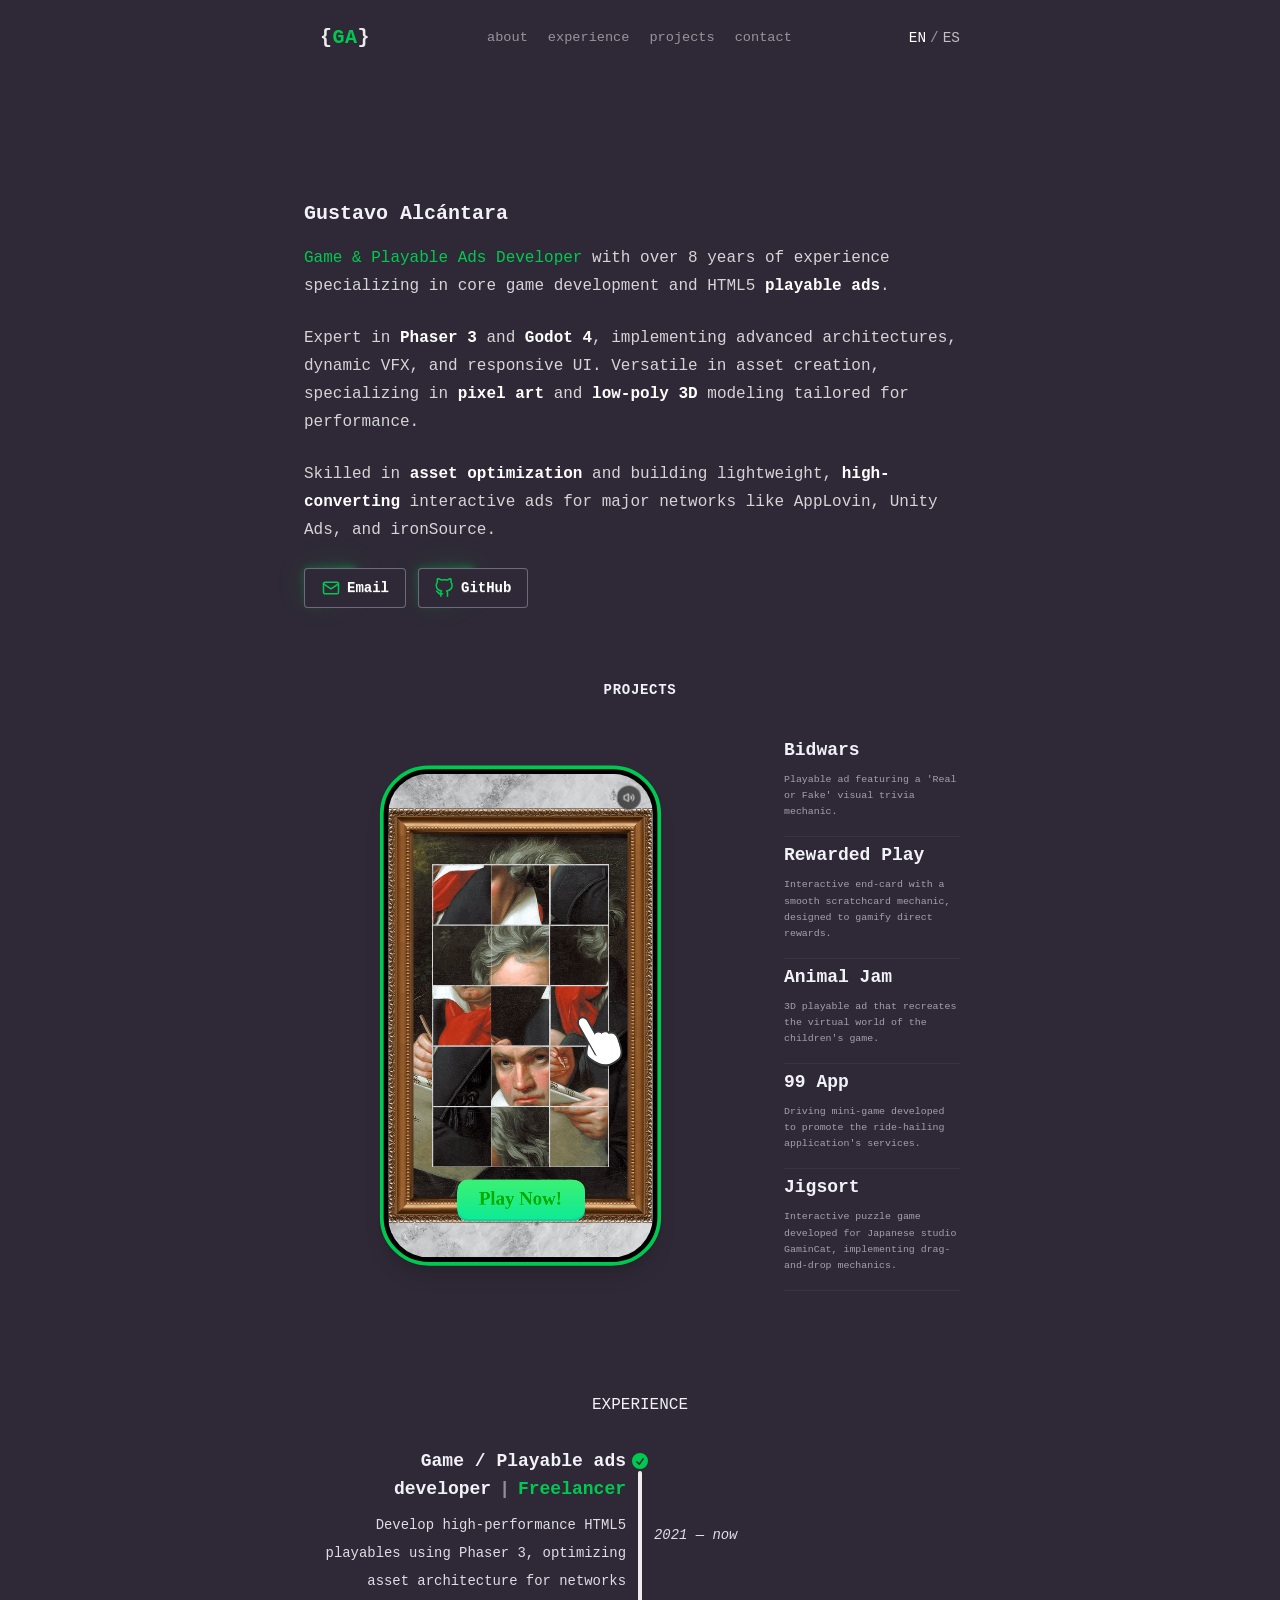
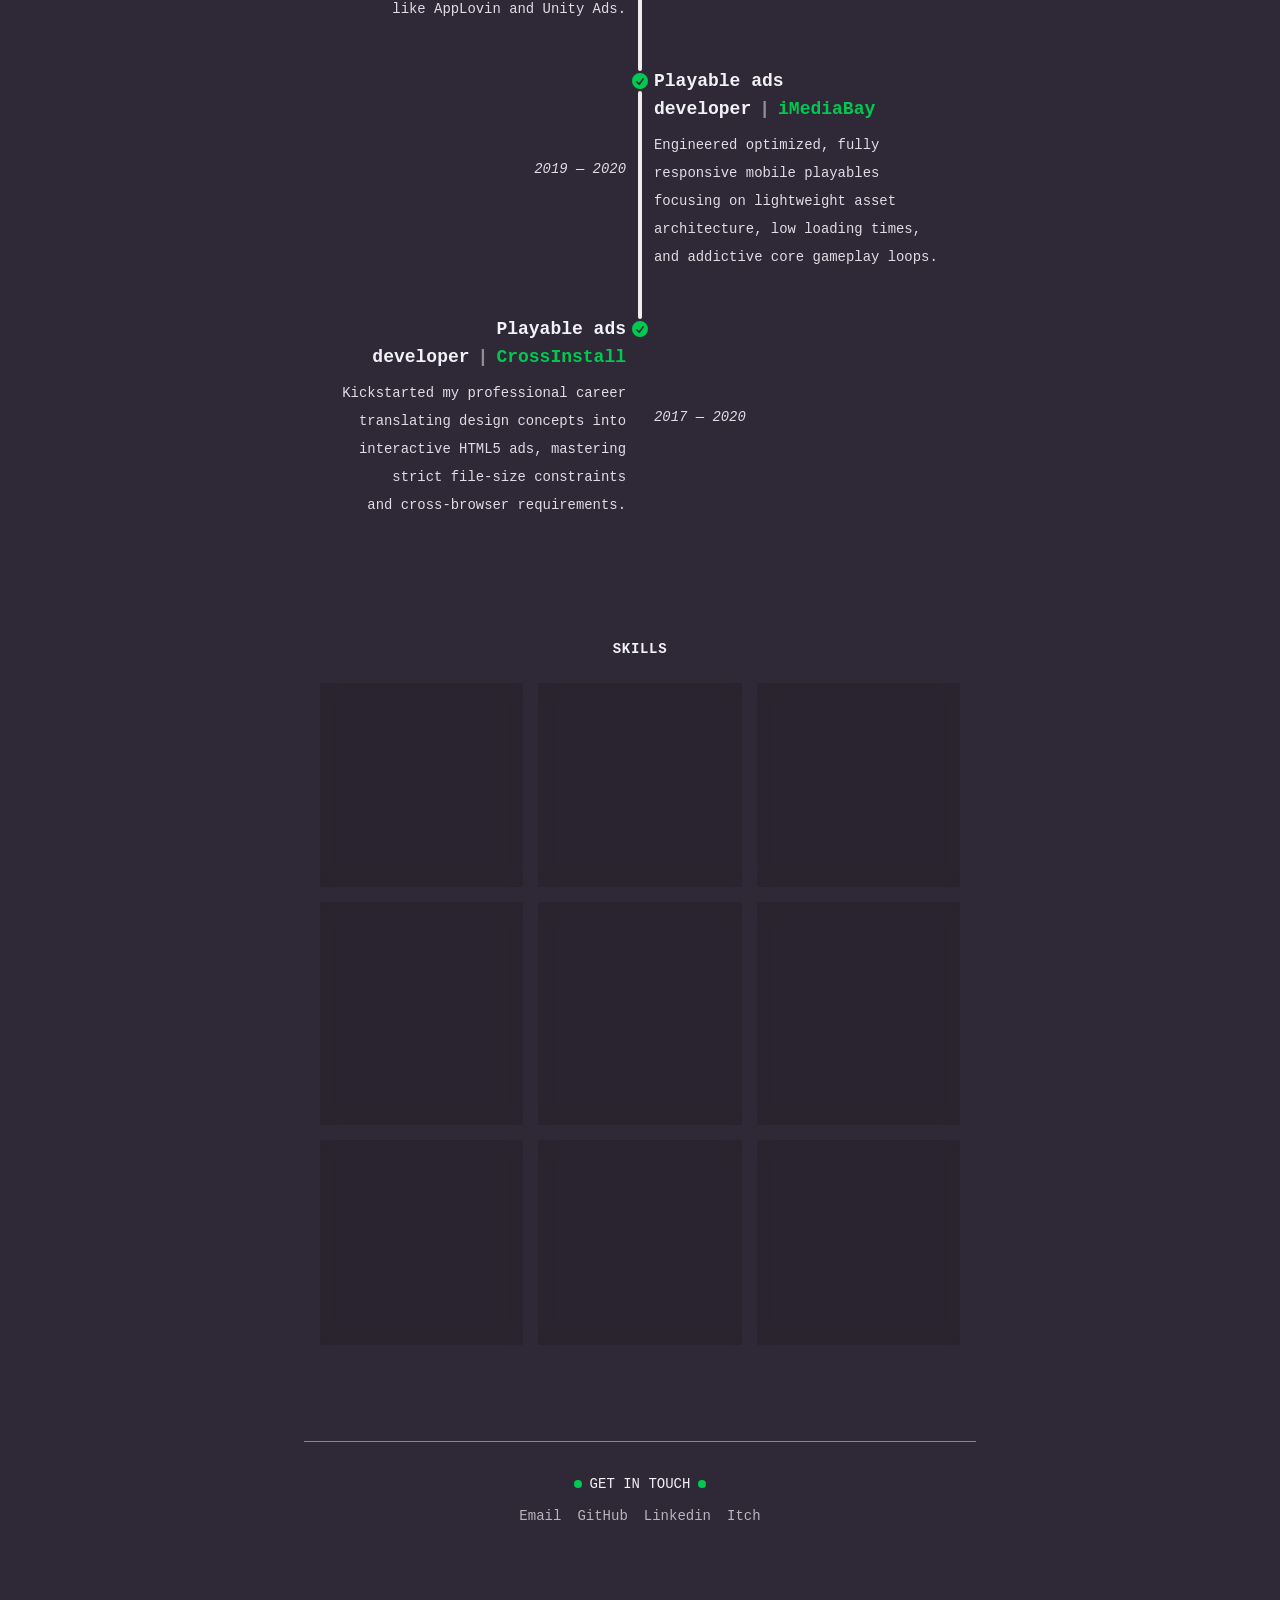
==== commit 0a7cf622: "fix header bug 2" ====
--- a/en/index.html
+++ b/en/index.html
@@ -1,4 +1,4 @@
-<!DOCTYPE html><html lang="en" class="dark"><head><meta charset="utf-8"><meta name="viewport" content="width=device-width,initial-scale=1"><link rel="alternate" href="https://gustavoj94.github.io/es" hreflang="es"><link rel="alternate" href="https://gustavoj94.github.io/en" hreflang="en"><link rel="alternate" href="https://gustavoj94.github.io/pt" hreflang="pt"><link rel="icon" href="/icon.png" type="image/png" sizes="32x32"><link rel="sitemap" href="/sitemap-index.xml"><meta name="generator" content="Astro v7.0.6"><link rel="canonical" href="https://gustavoj94.github.io/en/"><title>Portfolio-Gustavo Alcántara</title><meta name="title" content="Portfolio-Gustavo Alcántara"><meta name="description" content="Game &amp; Playable Ads Developer"><meta property="og:type" content="website"><meta property="og:url" content="https://gustavoj94.github.io/en/"><meta property="og:title" content="Portfolio-Gustavo Alcántara"><meta property="og:description" content="Game &amp; Playable Ads Developer"><meta property="og:image" content="https://gustavoj94.github.io/astro/background.-QvGmKkB.png"><meta property="og:locale" content="en"><meta property="og:locale:alternate" content="es"><meta property="og:locale:alternate" content="en"><meta property="og:locale:alternate" content="pt"><meta property="twitter:card" content="summary_large_image"><meta property="twitter:url" content="https://gustavoj94.github.io/en/"><meta property="twitter:title" content="Portfolio-Gustavo Alcántara"><meta property="twitter:description" content="Game &amp; Playable Ads Developer"><meta property="twitter:image" content="https://gustavoj94.github.io/astro/background.-QvGmKkB.png"><meta name="theme-color" content="#ffffff" media="(prefers-color-scheme: light)"><meta name="theme-color" content="#1a1a2e" media="(prefers-color-scheme: dark)"><meta name="astro-view-transitions-enabled" content="true"><meta name="astro-view-transitions-fallback" content="animate"><script type="module" src="/astro/ClientRouter.astro_astro_type_script_index_0_lang.6Spq5I16.js"></script><link rel="stylesheet" href="/astro/index.Dxo10mqm.css"></head><body class="*:max-w-2xl *:w-full flex flex-col  items-center w-full font-mono px-5 md:px-0 leading-7"><header class="fixed top-0 left-1/2 -translate-x-1/2 w-full max-w-7xl px-4 py-4 md:py-6 bg-background z-40 flex flex-col md:flex-row items-center justify-between gap-4"><!-- LOGO: Centrado en móvil, a la izquierda en PC --><a href="/en/" class="inline-flex items-center font-mono font-bold text-[1.25rem] tracking-wide select-none md:justify-self-start" aria-label="Gustavo Alcantara - Go to top section"><span class="text-white opacity-90">{</span><span class="text-green-500">GA</span><span class="text-white opacity-90">}</span></a><!-- ENLACES: Fila flexible que salta de línea en móviles si falta espacio --><div class="flex flex-wrap items-center justify-center gap-x-4 gap-y-2 md:gap-5"><a class="text-white/50 hover:text-white transition-colors duration-200 text-[0.9rem] md:text-[0.85rem] whitespace-nowrap" href="/en//">about</a><a class="text-white/50 hover:text-white transition-colors duration-200 text-[0.9rem] md:text-[0.85rem] whitespace-nowrap" href="/en/#experience">experience</a><a class="text-white/50 hover:text-white transition-colors duration-200 text-[0.9rem] md:text-[0.85rem] whitespace-nowrap" href="/en/#projects">projects</a><a class="text-white/50 hover:text-white transition-colors duration-200 text-[0.9rem] md:text-[0.85rem] whitespace-nowrap" href="/en/#contact">contact</a></div><div class="order-1 md:order-2 mb-4 md:mb-0 flex items-center gap-1 select-none"><a href="/en" class="uppercase text-[1.2rem] md:text-[0.9rem] hover:text-white cursor-pointer transition-colors duration-200 text-white">en</a><span class="text-white/50 text-[1.2rem] md:text-[0.9rem]">/</span><a href="/es" class="uppercase text-[1.2rem] md:text-[0.9rem] text-white/70 hover:text-white cursor-pointer transition-colors duration-200">es</a></div><div class="absolute -bottom-10 left-0 w-full h-18  pointer-events-none bg-linear-to-b from-background via-background/40 to-background/1 z-10"></div></header><main><section id="Gustavo Alcántara" class="mb-10 mt-50"><h1 class="mb-4 font-semibold text-xl">Gustavo Alcántara</h1><div class="[&amp;_p]:mb-6 leading-7"><p><span class="text-green-500">Game &amp; Playable Ads Developer </span><span class="text-white/80">with over 8 years of experience specializing in core game development and HTML5 <b class='text-white/100'>playable ads</b>.</span></p><p class="text-white/80">Expert in <b class='text-white/100'>Phaser 3</b> and <b class='text-white/100'>Godot 4</b>, implementing advanced architectures, dynamic VFX, and responsive UI. Versatile in asset creation, specializing in <b class='text-white/100'>pixel art</b> and <b class='text-white/100'>low-poly 3D</b> modeling tailored for performance.</p><p class="text-white/80">Skilled in <b class='text-white/100'>asset optimization</b> and building lightweight, <b class='text-white/100'>high-converting</b> interactive ads for major networks like AppLovin, Unity Ads, and ironSource.</p></div><div class="flex flex-wrap gap-3 text-[0.82rem] [&amp;_a]:transition-all [&amp;_a]:duration-200"><div class="aura aura-xs text-green-500 hover:opacity-70"><button class="btn bg-[var(--background)] text-white border-[1px] border-[color-mix(in_oklab,var(--border)_70%,transparent)] shadow-none " onclick="window.location.href='mailto:gustavo9426@gmail.com'"><svg class="h-5 w-5 text-green-500" viewBox="0 0 24 24" fill="none" stroke="currentColor" stroke-width="1.8" stroke-linecap="round" stroke-linejoin="round" aria-hidden="true"><rect x="3" y="5" width="18" height="14" rx="2"></rect><path d="m3 7 9 6 9-6"></path></svg><span>Email</span></button></div><div class="aura aura-xs text-green-500 hover:opacity-70"><button class="btn bg-[var(--background)] text-white border-[1px] border-[color-mix(in_oklab,var(--border)_70%,transparent)] shadow-none" onclick="window.open('https://github.com/GustavoJ94', '_blank', 'noreferrer noopener')"><svg class="h-5 w-5 text-green-500" viewBox="0 0 24 24" fill="none" stroke="currentColor" stroke-width="1.8" stroke-linecap="round" stroke-linejoin="round" aria-hidden="true"><path d="M9 19c-5 1.5-5-2.5-7-3"></path><path d="M15 22v-3.87a3.37 3.37 0 0 0-.94-2.61c3.14-.35 6.44-1.54 6.44-7a5.44 5.44 0 0 0-1.5-3.75 5.07 5.07 0 0 0-.09-3.77s-1.18-.35-3.91 1.48a13.38 13.38 0 0 0-7 0C4.32.65 3.14 1 3.14 1A5.07 5.07 0 0 0 3 4.77 5.44 5.44 0 0 0 1.5 8.52c0 5.42 3.3 6.61 6.44 7a3.37 3.37 0 0 0-.94 2.61V22"></path></svg><span>GitHub</span></button></div></div></section><section id="projects" class="scroll-mt-50 max-w-6xl mx-auto px-4 py-8"><!-- Título de la sección arriba --><h2 class="text-center uppercase mb-8 text-sm tracking-wider font-semibold">Projects</h2><!-- Contenedor Flexbox: Columna en móvil, Fila en escritorio (md) --><div class="flex flex-col md:flex-row items-center md:items-center justify-center gap-8 md:gap-16 w-full"><!-- COLUMNA IZQUIERDA: Mockup Phone --><div class="w-full md:w-[400px] flex justify-center items-center flex-shrink-0"><div class="scale-75 transform origin-center my-[-50px]"><div class="mockup-phone border-[#00c951] w-[375px] h-[667px] shadow-xl"><div class="mockup-phone-display border-none bg-black relative"><button id="global-mute-btn" class="absolute top-4 right-4 z-20 btn btn-circle btn-sm bg-black/60 border-none text-white hover:bg-black/80 backdrop-blur-sm"><div id="icon-unmuted" class="block"><svg xmlns="http://www.w3.org/2000/svg" width="24" height="24" viewBox="0 0 24 24" fill="none" stroke="currentColor" stroke-width="2" stroke-linecap="round" stroke-linejoin="round" aria-hidden="true" class="lucide lucide-volume-2 h-4 w-4 text-white"><path d="M11 4.702a.705.705 0 0 0-1.203-.498L6.413 7.587A1.4 1.4 0 0 1 5.416 8H3a1 1 0 0 0-1 1v6a1 1 0 0 0 1 1h2.416a1.4 1.4 0 0 1 .997.413l3.383 3.384A.705.705 0 0 0 11 19.298z"></path><path d="M16 9a5 5 0 0 1 0 6"></path><path d="M19.364 18.364a9 9 0 0 0 0-12.728"></path></svg></div><div id="icon-muted" class="hidden"><svg xmlns="http://www.w3.org/2000/svg" width="24" height="24" viewBox="0 0 24 24" fill="none" stroke="currentColor" stroke-width="2" stroke-linecap="round" stroke-linejoin="round" aria-hidden="true" class="lucide lucide-volume-x h-4 w-4 text-white"><path d="M11 4.702a.705.705 0 0 0-1.203-.498L6.413 7.587A1.4 1.4 0 0 1 5.416 8H3a1 1 0 0 0-1 1v6a1 1 0 0 0 1 1h2.416a1.4 1.4 0 0 1 .997.413l3.383 3.384A.705.705 0 0 0 11 19.298z"></path><line x1="22" x2="16" y1="9" y2="15"></line><line x1="16" x2="22" y1="9" y2="15"></line></svg></div></button><iframe id="preview-iframe" src="/playables/example5/index.html" class="w-full h-full aspect-[9/19.5] border-none overflow-hidden" title="Live Preview" loading="lazy" scrolling="no">
+<!DOCTYPE html><html lang="en" class="dark"><head><meta charset="utf-8"><meta name="viewport" content="width=device-width,initial-scale=1"><link rel="alternate" href="https://gustavoj94.github.io/es" hreflang="es"><link rel="alternate" href="https://gustavoj94.github.io/en" hreflang="en"><link rel="alternate" href="https://gustavoj94.github.io/pt" hreflang="pt"><link rel="icon" href="/icon.png" type="image/png" sizes="32x32"><link rel="sitemap" href="/sitemap-index.xml"><meta name="generator" content="Astro v7.0.6"><link rel="canonical" href="https://gustavoj94.github.io/en/"><title>Portfolio-Gustavo Alcántara</title><meta name="title" content="Portfolio-Gustavo Alcántara"><meta name="description" content="Game &amp; Playable Ads Developer"><meta property="og:type" content="website"><meta property="og:url" content="https://gustavoj94.github.io/en/"><meta property="og:title" content="Portfolio-Gustavo Alcántara"><meta property="og:description" content="Game &amp; Playable Ads Developer"><meta property="og:image" content="https://gustavoj94.github.io/astro/background.-QvGmKkB.png"><meta property="og:locale" content="en"><meta property="og:locale:alternate" content="es"><meta property="og:locale:alternate" content="en"><meta property="og:locale:alternate" content="pt"><meta property="twitter:card" content="summary_large_image"><meta property="twitter:url" content="https://gustavoj94.github.io/en/"><meta property="twitter:title" content="Portfolio-Gustavo Alcántara"><meta property="twitter:description" content="Game &amp; Playable Ads Developer"><meta property="twitter:image" content="https://gustavoj94.github.io/astro/background.-QvGmKkB.png"><meta name="theme-color" content="#ffffff" media="(prefers-color-scheme: light)"><meta name="theme-color" content="#1a1a2e" media="(prefers-color-scheme: dark)"><meta name="astro-view-transitions-enabled" content="true"><meta name="astro-view-transitions-fallback" content="animate"><script type="module" src="/astro/ClientRouter.astro_astro_type_script_index_0_lang.6Spq5I16.js"></script><link rel="stylesheet" href="/astro/index.D9xl8Dsm.css"></head><body class="*:max-w-2xl *:w-full flex flex-col  items-center w-full font-mono px-5 md:px-0 leading-7"><header class="fixed top-0 left-1/2 -translate-x-1/2 w-full max-w-7xl px-4 py-4 md:py-6 bg-background z-40 flex flex-col md:flex-row items-center justify-between gap-4"><!-- LOGO: Centrado en móvil, a la izquierda en PC --><a href="/en/" class="inline-flex items-center font-mono font-bold text-[1.25rem] tracking-wide select-none md:justify-self-start" aria-label="Gustavo Alcantara - Go to top section"><span class="text-white opacity-90">{</span><span class="text-green-500">GA</span><span class="text-white opacity-90">}</span></a><!-- ENLACES: Fila flexible que salta de línea en móviles si falta espacio --><div class="flex flex-wrap items-center justify-center gap-x-4 gap-y-2 md:gap-5"><a class="text-white/50 hover:text-white transition-colors duration-200 text-[0.9rem] md:text-[0.85rem] whitespace-nowrap" href="/en//">about</a><a class="text-white/50 hover:text-white transition-colors duration-200 text-[0.9rem] md:text-[0.85rem] whitespace-nowrap" href="/en/#experience">experience</a><a class="text-white/50 hover:text-white transition-colors duration-200 text-[0.9rem] md:text-[0.85rem] whitespace-nowrap" href="/en/#projects">projects</a><a class="text-white/50 hover:text-white transition-colors duration-200 text-[0.9rem] md:text-[0.85rem] whitespace-nowrap" href="/en/#contact">contact</a></div><div class="order-1 md:order-2 mb-4 md:mb-0 flex items-center gap-1 select-none"><a href="/en" class="uppercase text-[1.2rem] md:text-[0.9rem] hover:text-white cursor-pointer transition-colors duration-200 text-white">en</a><span class="text-white/50 text-[1.2rem] md:text-[0.9rem]">/</span><a href="/es" class="uppercase text-[1.2rem] md:text-[0.9rem] text-white/70 hover:text-white cursor-pointer transition-colors duration-200">es</a></div><div class="absolute -bottom-10 left-0 w-full h-18  pointer-events-none"></div></header><main><section id="Gustavo Alcántara" class="mb-10 mt-50"><h1 class="mb-4 font-semibold text-xl">Gustavo Alcántara</h1><div class="[&amp;_p]:mb-6 leading-7"><p><span class="text-green-500">Game &amp; Playable Ads Developer </span><span class="text-white/80">with over 8 years of experience specializing in core game development and HTML5 <b class='text-white/100'>playable ads</b>.</span></p><p class="text-white/80">Expert in <b class='text-white/100'>Phaser 3</b> and <b class='text-white/100'>Godot 4</b>, implementing advanced architectures, dynamic VFX, and responsive UI. Versatile in asset creation, specializing in <b class='text-white/100'>pixel art</b> and <b class='text-white/100'>low-poly 3D</b> modeling tailored for performance.</p><p class="text-white/80">Skilled in <b class='text-white/100'>asset optimization</b> and building lightweight, <b class='text-white/100'>high-converting</b> interactive ads for major networks like AppLovin, Unity Ads, and ironSource.</p></div><div class="flex flex-wrap gap-3 text-[0.82rem] [&amp;_a]:transition-all [&amp;_a]:duration-200"><div class="aura aura-xs text-green-500 hover:opacity-70"><button class="btn bg-[var(--background)] text-white border-[1px] border-[color-mix(in_oklab,var(--border)_70%,transparent)] shadow-none " onclick="window.location.href='mailto:gustavo9426@gmail.com'"><svg class="h-5 w-5 text-green-500" viewBox="0 0 24 24" fill="none" stroke="currentColor" stroke-width="1.8" stroke-linecap="round" stroke-linejoin="round" aria-hidden="true"><rect x="3" y="5" width="18" height="14" rx="2"></rect><path d="m3 7 9 6 9-6"></path></svg><span>Email</span></button></div><div class="aura aura-xs text-green-500 hover:opacity-70"><button class="btn bg-[var(--background)] text-white border-[1px] border-[color-mix(in_oklab,var(--border)_70%,transparent)] shadow-none" onclick="window.open('https://github.com/GustavoJ94', '_blank', 'noreferrer noopener')"><svg class="h-5 w-5 text-green-500" viewBox="0 0 24 24" fill="none" stroke="currentColor" stroke-width="1.8" stroke-linecap="round" stroke-linejoin="round" aria-hidden="true"><path d="M9 19c-5 1.5-5-2.5-7-3"></path><path d="M15 22v-3.87a3.37 3.37 0 0 0-.94-2.61c3.14-.35 6.44-1.54 6.44-7a5.44 5.44 0 0 0-1.5-3.75 5.07 5.07 0 0 0-.09-3.77s-1.18-.35-3.91 1.48a13.38 13.38 0 0 0-7 0C4.32.65 3.14 1 3.14 1A5.07 5.07 0 0 0 3 4.77 5.44 5.44 0 0 0 1.5 8.52c0 5.42 3.3 6.61 6.44 7a3.37 3.37 0 0 0-.94 2.61V22"></path></svg><span>GitHub</span></button></div></div></section><section id="projects" class="scroll-mt-50 max-w-6xl mx-auto px-4 py-8"><!-- Título de la sección arriba --><h2 class="text-center uppercase mb-8 text-sm tracking-wider font-semibold">Projects</h2><!-- Contenedor Flexbox: Columna en móvil, Fila en escritorio (md) --><div class="flex flex-col md:flex-row items-center md:items-center justify-center gap-8 md:gap-16 w-full"><!-- COLUMNA IZQUIERDA: Mockup Phone --><div class="w-full md:w-[400px] flex justify-center items-center flex-shrink-0"><div class="scale-75 transform origin-center my-[-50px]"><div class="mockup-phone border-[#00c951] w-[375px] h-[667px] shadow-xl"><div class="mockup-phone-display border-none bg-black relative"><button id="global-mute-btn" class="absolute top-4 right-4 z-20 btn btn-circle btn-sm bg-black/60 border-none text-white hover:bg-black/80 backdrop-blur-sm"><div id="icon-unmuted" class="block"><svg xmlns="http://www.w3.org/2000/svg" width="24" height="24" viewBox="0 0 24 24" fill="none" stroke="currentColor" stroke-width="2" stroke-linecap="round" stroke-linejoin="round" aria-hidden="true" class="lucide lucide-volume-2 h-4 w-4 text-white"><path d="M11 4.702a.705.705 0 0 0-1.203-.498L6.413 7.587A1.4 1.4 0 0 1 5.416 8H3a1 1 0 0 0-1 1v6a1 1 0 0 0 1 1h2.416a1.4 1.4 0 0 1 .997.413l3.383 3.384A.705.705 0 0 0 11 19.298z"></path><path d="M16 9a5 5 0 0 1 0 6"></path><path d="M19.364 18.364a9 9 0 0 0 0-12.728"></path></svg></div><div id="icon-muted" class="hidden"><svg xmlns="http://www.w3.org/2000/svg" width="24" height="24" viewBox="0 0 24 24" fill="none" stroke="currentColor" stroke-width="2" stroke-linecap="round" stroke-linejoin="round" aria-hidden="true" class="lucide lucide-volume-x h-4 w-4 text-white"><path d="M11 4.702a.705.705 0 0 0-1.203-.498L6.413 7.587A1.4 1.4 0 0 1 5.416 8H3a1 1 0 0 0-1 1v6a1 1 0 0 0 1 1h2.416a1.4 1.4 0 0 1 .997.413l3.383 3.384A.705.705 0 0 0 11 19.298z"></path><line x1="22" x2="16" y1="9" y2="15"></line><line x1="16" x2="22" y1="9" y2="15"></line></svg></div></button><iframe id="preview-iframe" src="/playables/example5/index.html" class="w-full h-full aspect-[9/19.5] border-none overflow-hidden" title="Live Preview" loading="lazy" scrolling="no">
                         </iframe></div></div></div></div><!-- COLUMNA DERECHA: Lista de Proyectos (Rotativa) --><div class="w-full flex-1"><ul class="space-y-1"><li class="project-item group border-b border-white/5 pb-4 last:border-0 cursor-pointer hidden opacity-0 transition-opacity duration-500" data-src="/playables/example1/index.html" data-index="0"><span class="inline-block mb-2 font-semibold text-lg transition-all duration-200 group-hover:text-green-500">Bidwars</span><svg xmlns="http://www.w3.org/2000/svg" width="24" height="24" viewBox="0 0 24 24" fill="none" stroke="currentColor" stroke-width="2" stroke-linecap="round" stroke-linejoin="round" aria-hidden="true" class="lucide lucide-corner-right-up h-3 w-3 inline transition-all text-green-500 duration-200 invisible opacity-0 group-hover:visible group-hover:opacity-100 ml-1 translate-y-[-2px]"><path d="m10 9 5-5 5 5"></path><path d="M4 20h7a4 4 0 0 0 4-4V4"></path></svg><p class="opacity-60 text-[0.62rem] leading-relaxed max-w-xl">Playable ad featuring a &#39;Real or Fake&#39; visual trivia mechanic.</p></li><li class="project-item group border-b border-white/5 pb-4 last:border-0 cursor-pointer hidden opacity-0 transition-opacity duration-500" data-src="/playables/example2/index.html" data-index="1"><span class="inline-block mb-2 font-semibold text-lg transition-all duration-200 group-hover:text-green-500">Rewarded Play</span><svg xmlns="http://www.w3.org/2000/svg" width="24" height="24" viewBox="0 0 24 24" fill="none" stroke="currentColor" stroke-width="2" stroke-linecap="round" stroke-linejoin="round" aria-hidden="true" class="lucide lucide-corner-right-up h-3 w-3 inline transition-all text-green-500 duration-200 invisible opacity-0 group-hover:visible group-hover:opacity-100 ml-1 translate-y-[-2px]"><path d="m10 9 5-5 5 5"></path><path d="M4 20h7a4 4 0 0 0 4-4V4"></path></svg><p class="opacity-60 text-[0.62rem] leading-relaxed max-w-xl">Interactive end-card with a smooth scratchcard mechanic, designed to gamify direct rewards.</p></li><li class="project-item group border-b border-white/5 pb-4 last:border-0 cursor-pointer hidden opacity-0 transition-opacity duration-500" data-src="/playables/example3/index.html" data-index="2"><span class="inline-block mb-2 font-semibold text-lg transition-all duration-200 group-hover:text-green-500">Animal Jam</span><svg xmlns="http://www.w3.org/2000/svg" width="24" height="24" viewBox="0 0 24 24" fill="none" stroke="currentColor" stroke-width="2" stroke-linecap="round" stroke-linejoin="round" aria-hidden="true" class="lucide lucide-corner-right-up h-3 w-3 inline transition-all text-green-500 duration-200 invisible opacity-0 group-hover:visible group-hover:opacity-100 ml-1 translate-y-[-2px]"><path d="m10 9 5-5 5 5"></path><path d="M4 20h7a4 4 0 0 0 4-4V4"></path></svg><p class="opacity-60 text-[0.62rem] leading-relaxed max-w-xl">3D playable ad that recreates the virtual world of the children&#39;s game.</p></li><li class="project-item group border-b border-white/5 pb-4 last:border-0 cursor-pointer hidden opacity-0 transition-opacity duration-500" data-src="/playables/example4/index.html" data-index="3"><span class="inline-block mb-2 font-semibold text-lg transition-all duration-200 group-hover:text-green-500">99 App</span><svg xmlns="http://www.w3.org/2000/svg" width="24" height="24" viewBox="0 0 24 24" fill="none" stroke="currentColor" stroke-width="2" stroke-linecap="round" stroke-linejoin="round" aria-hidden="true" class="lucide lucide-corner-right-up h-3 w-3 inline transition-all text-green-500 duration-200 invisible opacity-0 group-hover:visible group-hover:opacity-100 ml-1 translate-y-[-2px]"><path d="m10 9 5-5 5 5"></path><path d="M4 20h7a4 4 0 0 0 4-4V4"></path></svg><p class="opacity-60 text-[0.62rem] leading-relaxed max-w-xl">Driving mini-game developed to promote the ride-hailing application&#39;s services.</p></li><li class="project-item group border-b border-white/5 pb-4 last:border-0 cursor-pointer hidden opacity-0 transition-opacity duration-500" data-src="/playables/example5/index.html" data-index="4"><span class="inline-block mb-2 font-semibold text-lg transition-all duration-200 group-hover:text-green-500">Jigsort</span><svg xmlns="http://www.w3.org/2000/svg" width="24" height="24" viewBox="0 0 24 24" fill="none" stroke="currentColor" stroke-width="2" stroke-linecap="round" stroke-linejoin="round" aria-hidden="true" class="lucide lucide-corner-right-up h-3 w-3 inline transition-all text-green-500 duration-200 invisible opacity-0 group-hover:visible group-hover:opacity-100 ml-1 translate-y-[-2px]"><path d="m10 9 5-5 5 5"></path><path d="M4 20h7a4 4 0 0 0 4-4V4"></path></svg><p class="opacity-60 text-[0.62rem] leading-relaxed max-w-xl">Interactive puzzle game developed for Japanese studio GaminCat, implementing drag-and-drop mechanics.</p></li><li class="project-item group border-b border-white/5 pb-4 last:border-0 cursor-pointer hidden opacity-0 transition-opacity duration-500" data-src="/playables/example6/index.html" data-index="5"><span class="inline-block mb-2 font-semibold text-lg transition-all duration-200 group-hover:text-green-500">Bubble Witch 3</span><svg xmlns="http://www.w3.org/2000/svg" width="24" height="24" viewBox="0 0 24 24" fill="none" stroke="currentColor" stroke-width="2" stroke-linecap="round" stroke-linejoin="round" aria-hidden="true" class="lucide lucide-corner-right-up h-3 w-3 inline transition-all text-green-500 duration-200 invisible opacity-0 group-hover:visible group-hover:opacity-100 ml-1 translate-y-[-2px]"><path d="m10 9 5-5 5 5"></path><path d="M4 20h7a4 4 0 0 0 4-4V4"></path></svg><p class="opacity-60 text-[0.62rem] leading-relaxed max-w-xl">Interactive bubble-shooter ad with precision aiming and popping mechanics.</p></li><li class="project-item group border-b border-white/5 pb-4 last:border-0 cursor-pointer hidden opacity-0 transition-opacity duration-500" data-src="/playables/example7/index.html" data-index="6"><span class="inline-block mb-2 font-semibold text-lg transition-all duration-200 group-hover:text-green-500">Unicorn</span><svg xmlns="http://www.w3.org/2000/svg" width="24" height="24" viewBox="0 0 24 24" fill="none" stroke="currentColor" stroke-width="2" stroke-linecap="round" stroke-linejoin="round" aria-hidden="true" class="lucide lucide-corner-right-up h-3 w-3 inline transition-all text-green-500 duration-200 invisible opacity-0 group-hover:visible group-hover:opacity-100 ml-1 translate-y-[-2px]"><path d="m10 9 5-5 5 5"></path><path d="M4 20h7a4 4 0 0 0 4-4V4"></path></svg><p class="opacity-60 text-[0.62rem] leading-relaxed max-w-xl">Engaging pixel-art coloring playable ad with intuitive touch-and-fill controls.</p></li><li class="project-item group border-b border-white/5 pb-4 last:border-0 cursor-pointer hidden opacity-0 transition-opacity duration-500" data-src="/playables/example8/index.html" data-index="7"><span class="inline-block mb-2 font-semibold text-lg transition-all duration-200 group-hover:text-green-500">101 Riddles</span><svg xmlns="http://www.w3.org/2000/svg" width="24" height="24" viewBox="0 0 24 24" fill="none" stroke="currentColor" stroke-width="2" stroke-linecap="round" stroke-linejoin="round" aria-hidden="true" class="lucide lucide-corner-right-up h-3 w-3 inline transition-all text-green-500 duration-200 invisible opacity-0 group-hover:visible group-hover:opacity-100 ml-1 translate-y-[-2px]"><path d="m10 9 5-5 5 5"></path><path d="M4 20h7a4 4 0 0 0 4-4V4"></path></svg><p class="opacity-60 text-[0.62rem] leading-relaxed max-w-xl">Brain-teaser playable ad with letter-unscrambling mechanics and logic trivia.</p></li><li class="project-item group border-b border-white/5 pb-4 last:border-0 cursor-pointer hidden opacity-0 transition-opacity duration-500" data-src="/playables/example9/index.html" data-index="8"><span class="inline-block mb-2 font-semibold text-lg transition-all duration-200 group-hover:text-green-500">Wazamba</span><svg xmlns="http://www.w3.org/2000/svg" width="24" height="24" viewBox="0 0 24 24" fill="none" stroke="currentColor" stroke-width="2" stroke-linecap="round" stroke-linejoin="round" aria-hidden="true" class="lucide lucide-corner-right-up h-3 w-3 inline transition-all text-green-500 duration-200 invisible opacity-0 group-hover:visible group-hover:opacity-100 ml-1 translate-y-[-2px]"><path d="m10 9 5-5 5 5"></path><path d="M4 20h7a4 4 0 0 0 4-4V4"></path></svg><p class="opacity-60 text-[0.62rem] leading-relaxed max-w-xl">Gamified jungle-themed casino ad with interactive slots and reward mechanics.</p></li><li class="project-item group border-b border-white/5 pb-4 last:border-0 cursor-pointer hidden opacity-0 transition-opacity duration-500" data-src="/playables/example10/index.html" data-index="9"><span class="inline-block mb-2 font-semibold text-lg transition-all duration-200 group-hover:text-green-500">Mercadolibre</span><svg xmlns="http://www.w3.org/2000/svg" width="24" height="24" viewBox="0 0 24 24" fill="none" stroke="currentColor" stroke-width="2" stroke-linecap="round" stroke-linejoin="round" aria-hidden="true" class="lucide lucide-corner-right-up h-3 w-3 inline transition-all text-green-500 duration-200 invisible opacity-0 group-hover:visible group-hover:opacity-100 ml-1 translate-y-[-2px]"><path d="m10 9 5-5 5 5"></path><path d="M4 20h7a4 4 0 0 0 4-4V4"></path></svg><p class="opacity-60 text-[0.62rem] leading-relaxed max-w-xl">Engaging package delivery simulation ad highlighting brand presence.</p></li></ul></div></div></section><script type="module">function e(){let e=document.getElementById(`global-mute-btn`),t=document.getElementById(`preview-iframe`),n=document.querySelectorAll(`.project-item`),r=document.getElementById(`icon-unmuted`),i=document.getElementById(`icon-muted`),a=!1,o=0,s=Math.ceil(n.length/5),c=null;function l(e){let t=e*5,r=t+5;n.forEach((e,n)=>{n>=t&&n<r?(e.classList.remove(`hidden`),setTimeout(()=>{e.classList.add(`opacity-100`)},10)):(e.classList.remove(`opacity-100`),e.classList.add(`hidden`))})}function u(){s<=1||(clearInterval(c),c=setInterval(()=>{o=(o+1)%s,l(o)},8e3))}n.length>0&&(l(0),u());function d(){try{let e=t.contentWindow;if(!e)return;if(e.Howler&&typeof e.Howler.mute==`function`){e.Howler.mute(a);return}(t.contentDocument||e.document).querySelectorAll(`audio, video`).forEach(e=>{e.muted=a})}catch(e){console.warn(`No se pudo acceder al iframe para aplicar el muteo de Howler:`,e)}}function f(){a?(r?.classList.replace(`block`,`hidden`),i?.classList.replace(`hidden`,`block`)):(i?.classList.replace(`block`,`hidden`),r?.classList.replace(`hidden`,`block`))}n.forEach(e=>{e.addEventListener(`click`,()=>{let n=e.getAttribute(`data-src`);t&&n&&t.getAttribute(`src`)!==n&&t.setAttribute(`src`,n)})}),e?.addEventListener(`click`,()=>{a=!a,f(),d()}),t?.addEventListener(`load`,()=>{a&&setTimeout(d,150)})}e(),document.addEventListener(`astro:page-load`,e);</script><section id="experience" class="scroll-mt-50"><h2 class="text-center uppercase mb-6 mt-15">Experience</h2><ul class="timeline timeline-snap-icon max-md:timeline-compact timeline-vertical"><li><div class="timeline-start mb-10 md:text-end"><div><div class="text-lg font-black direct-children-inline"><span>Game / Playable ads developer</span><span class="opacity-50 mx-2">|</span><span class="font-semibold text-green-500">Freelancer</span></div><div class="mt-2"><p class="text-[0.87rem] opacity-90 max-w-2xl inline-block text-balance">Develop high-performance HTML5 playables using Phaser 3, optimizing asset architecture for networks like AppLovin and Unity Ads.</p></div></div></div><div class="timeline-middle"><svg xmlns="http://www.w3.org/2000/svg" viewBox="0 0 20 20" fill="currentColor" class="h-5 w-5 text-green-500"><path fill-rule="evenodd" d="M10 18a8 8 0 100-16 8 8 0 000 16zm3.857-9.809a.75.75 0 00-1.214-.882l-3.483 4.79-1.88-1.88a.75.75 0 10-1.06 1.061l2.5 2.5a.75.75 0 001.137-.089l4-5.5z" clip-rule="evenodd"></path></svg></div><div class="timeline-end mb-10"><time class="font-mono italic opacity-90 text-[0.87rem]">2021 — now</time></div><hr></li><li><hr><div class="timeline-start mb-10 "><time class="font-mono italic opacity-90 text-[0.87rem]">2019 — 2020</time></div><div class="timeline-middle"><svg xmlns="http://www.w3.org/2000/svg" viewBox="0 0 20 20" fill="currentColor" class="h-5 w-5 text-green-500"><path fill-rule="evenodd" d="M10 18a8 8 0 100-16 8 8 0 000 16zm3.857-9.809a.75.75 0 00-1.214-.882l-3.483 4.79-1.88-1.88a.75.75 0 10-1.06 1.061l2.5 2.5a.75.75 0 001.137-.089l4-5.5z" clip-rule="evenodd"></path></svg></div><div class="timeline-end mb-10"><div><div class="text-lg font-black direct-children-inline"><span>Playable ads developer</span><span class="opacity-50 mx-2">|</span><span class="font-semibold text-green-500">iMediaBay</span></div><div class="mt-2"><p class="text-[0.87rem] opacity-90 max-w-2xl inline-block text-balance">Engineered optimized, fully responsive mobile playables focusing on lightweight asset architecture, low loading times, and addictive core gameplay loops.</p></div></div></div><hr></li><li><hr><div class="timeline-start mb-10 md:text-end"><div><div class="text-lg font-black direct-children-inline"><span>Playable ads developer</span><span class="opacity-50 mx-2">|</span><span class="font-semibold text-green-500">CrossInstall</span></div><div class="mt-2"><p class="text-[0.87rem] opacity-90 max-w-2xl inline-block text-balance">Kickstarted my professional career translating design concepts into interactive HTML5 ads, mastering strict file-size constraints and cross-browser requirements.</p></div></div></div><div class="timeline-middle"><svg xmlns="http://www.w3.org/2000/svg" viewBox="0 0 20 20" fill="currentColor" class="h-5 w-5 text-green-500"><path fill-rule="evenodd" d="M10 18a8 8 0 100-16 8 8 0 000 16zm3.857-9.809a.75.75 0 00-1.214-.882l-3.483 4.79-1.88-1.88a.75.75 0 10-1.06 1.061l2.5 2.5a.75.75 0 001.137-.089l4-5.5z" clip-rule="evenodd"></path></svg></div><div class="timeline-end mb-10"><time class="font-mono italic opacity-90 text-[0.87rem]">2017 — 2020</time></div></li></ul></section><section class="mt-20 max-w-6xl mx-auto px-4"><h2 class="text-center uppercase mb-6 text-sm tracking-wider font-semibold">Skills</h2><div class="grid grid-cols-1 md:grid-cols-3 gap-4"><article class="border border-white/10 p-4 flex flex-col justify-between bg-neutral-900/20 backdrop-blur-sm rounded-sm hover:border-green-500/30 transition-colors duration-200"><div><div class="flex items-center justify-between pb-2 border-b border-white/5"><p class="text-green-500 font-medium flex items-center gap-1.5"><span>&gt;</span>HTML5</p><div class="w-5 h-5 text-green-500 flex items-center justify-center">
             <svg viewBox="0 0 128 128">
             <path fill="#E44D26" d="M19.037 113.876L9.032 1.661h109.936l-10.016 112.198-45.019 12.48z"></path><path fill="#F16529" d="M64 116.8l36.378-10.086 8.559-95.878H64z"></path><path fill="#EBEBEB" d="M64 52.455H45.788L44.53 38.361H64V24.599H29.489l.33 3.692 3.382 37.927H64zm0 35.743l-.061.017-15.327-4.14-.979-10.975H33.816l1.928 21.609 28.193 7.826.063-.017z"></path><path fill="#fff" d="M63.952 52.455v13.763h16.947l-1.597 17.849-15.35 4.143v14.319l28.215-7.82.207-2.325 3.234-36.233.335-3.696h-3.708zm0-27.856v13.762h33.244l.276-3.092.628-6.978.329-3.692z"></path>
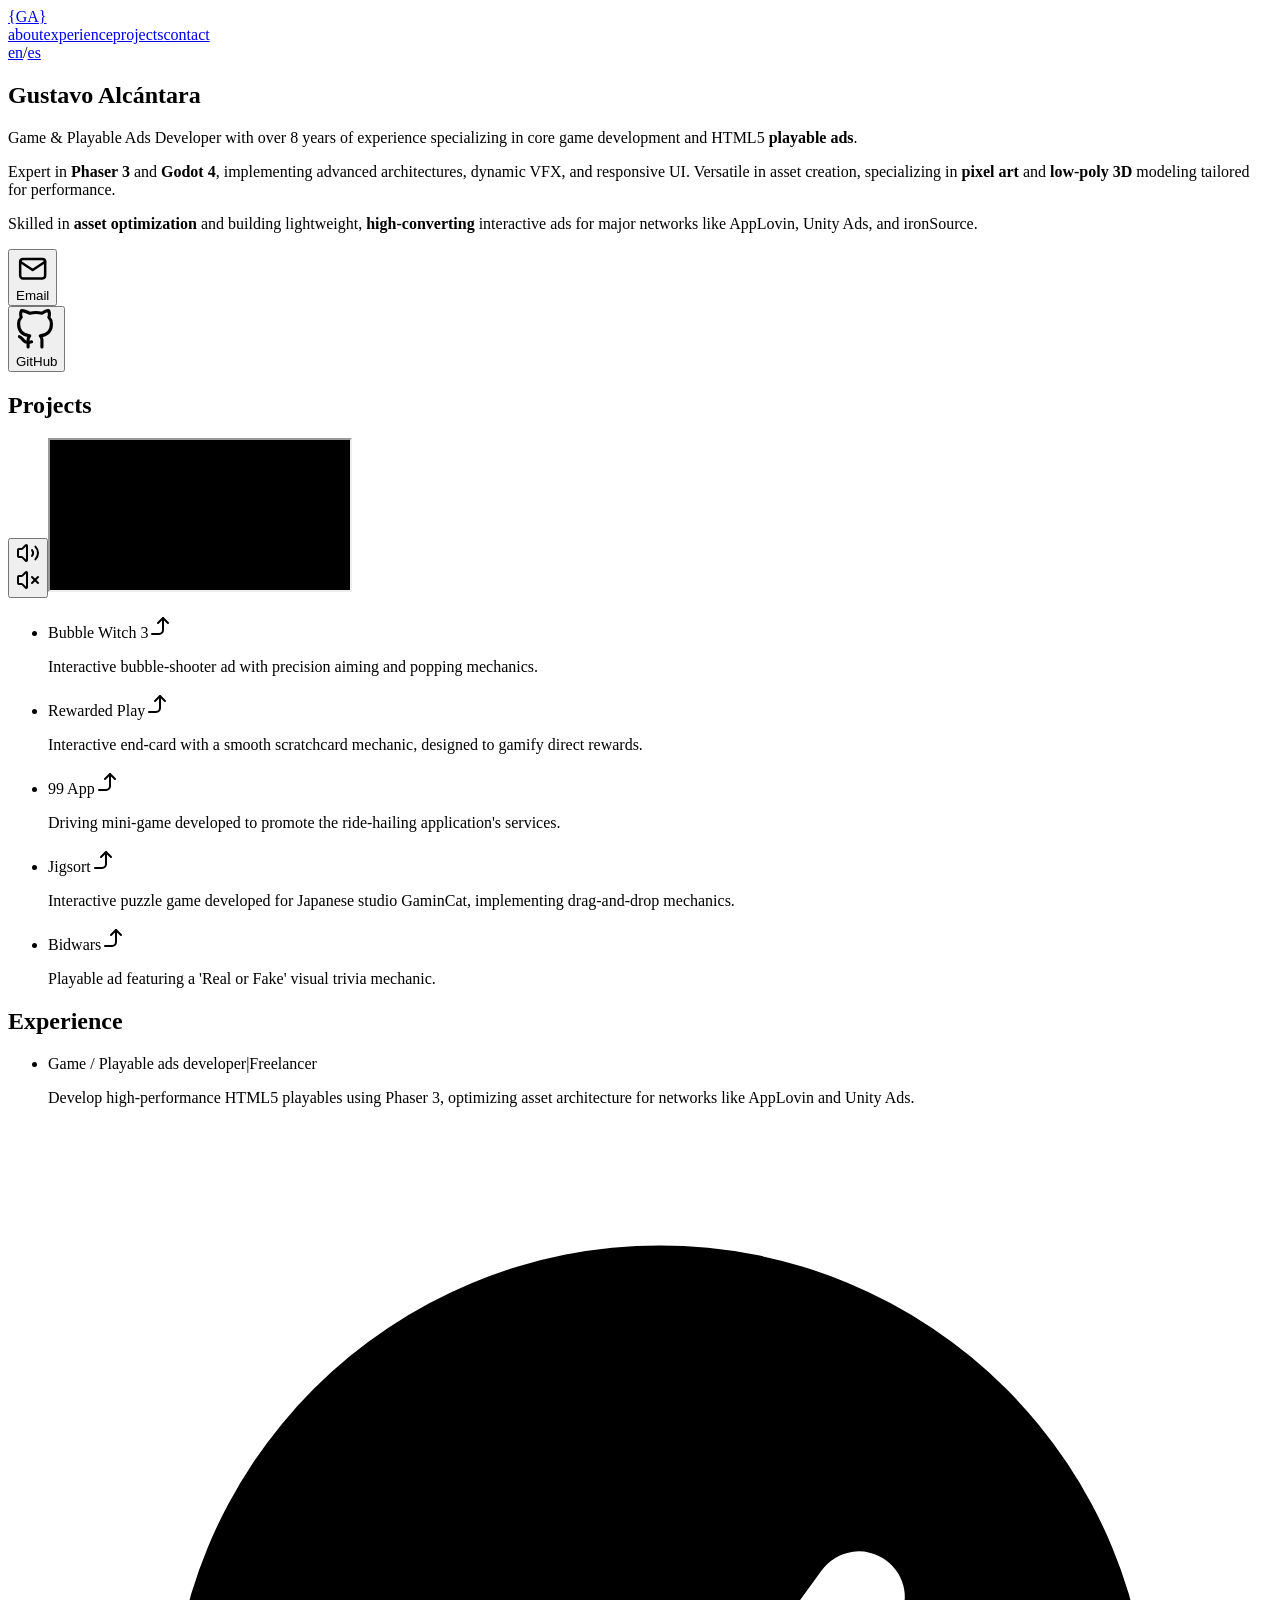
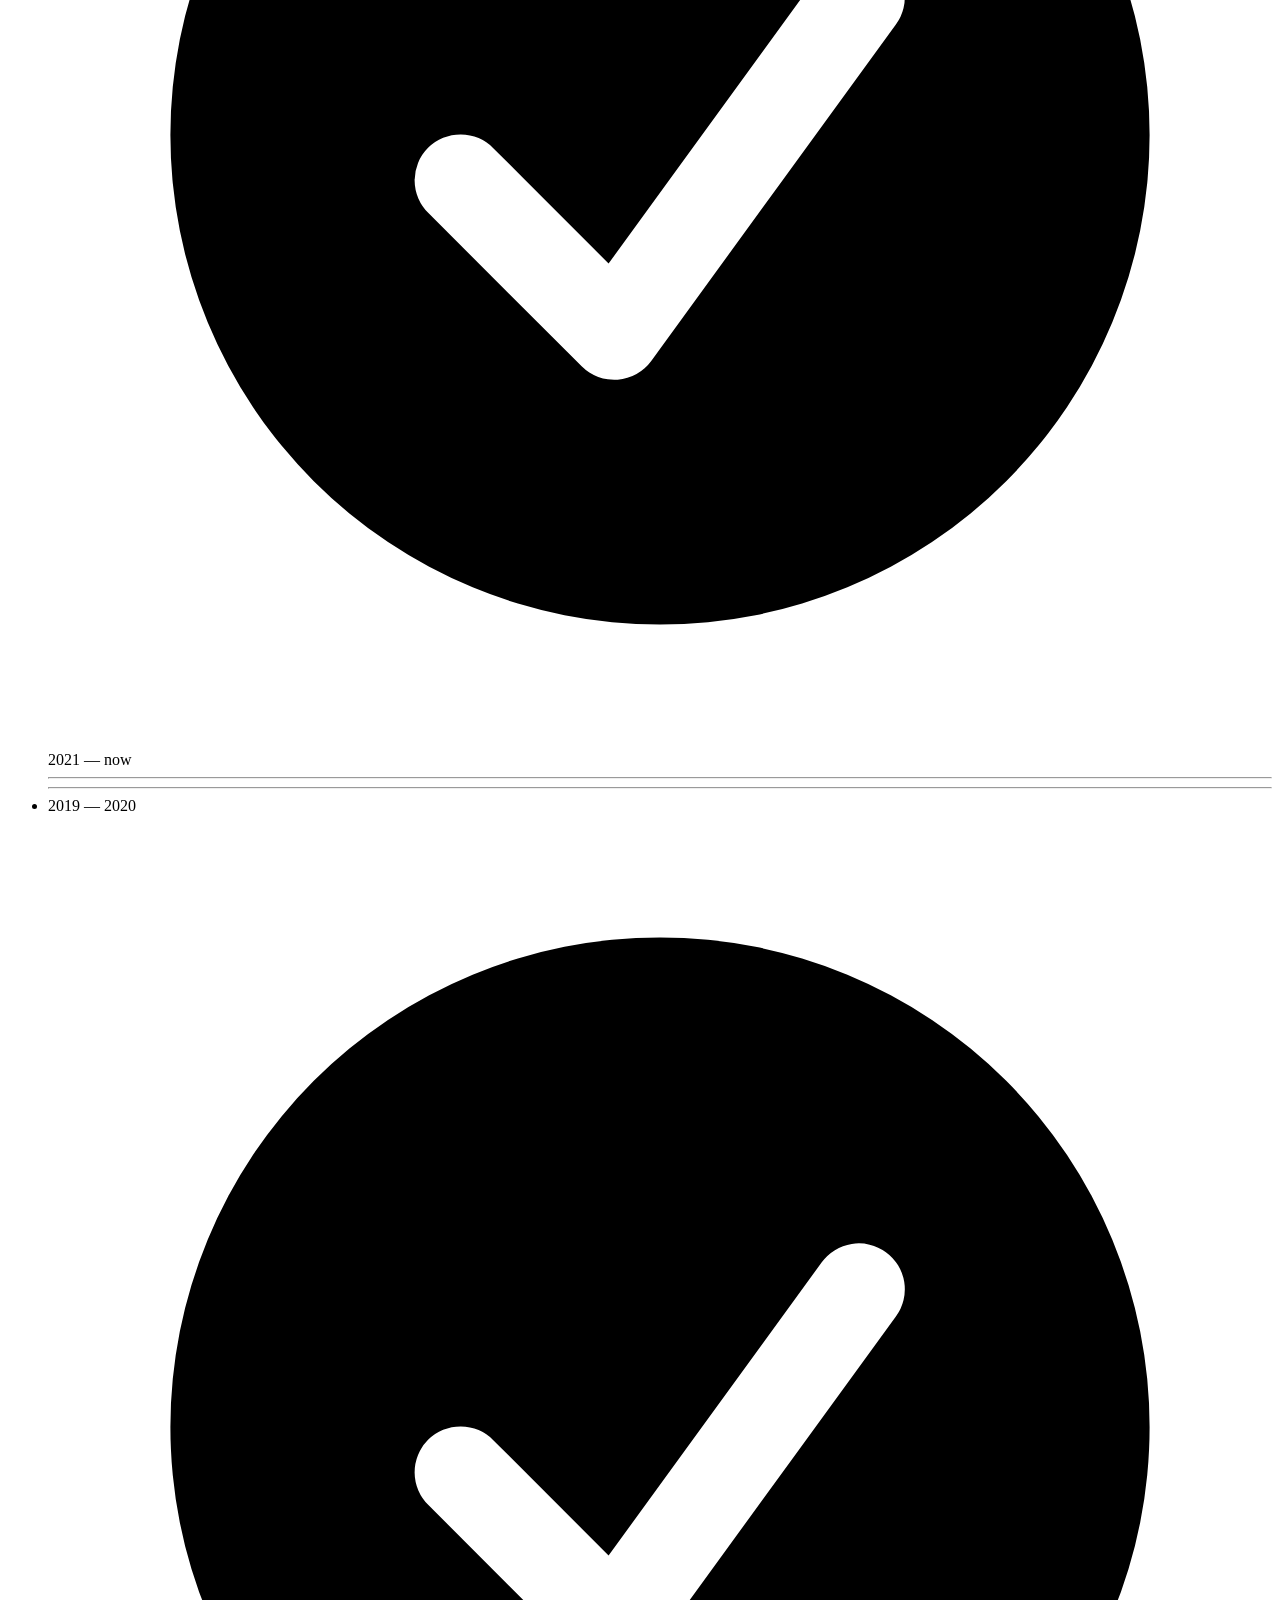
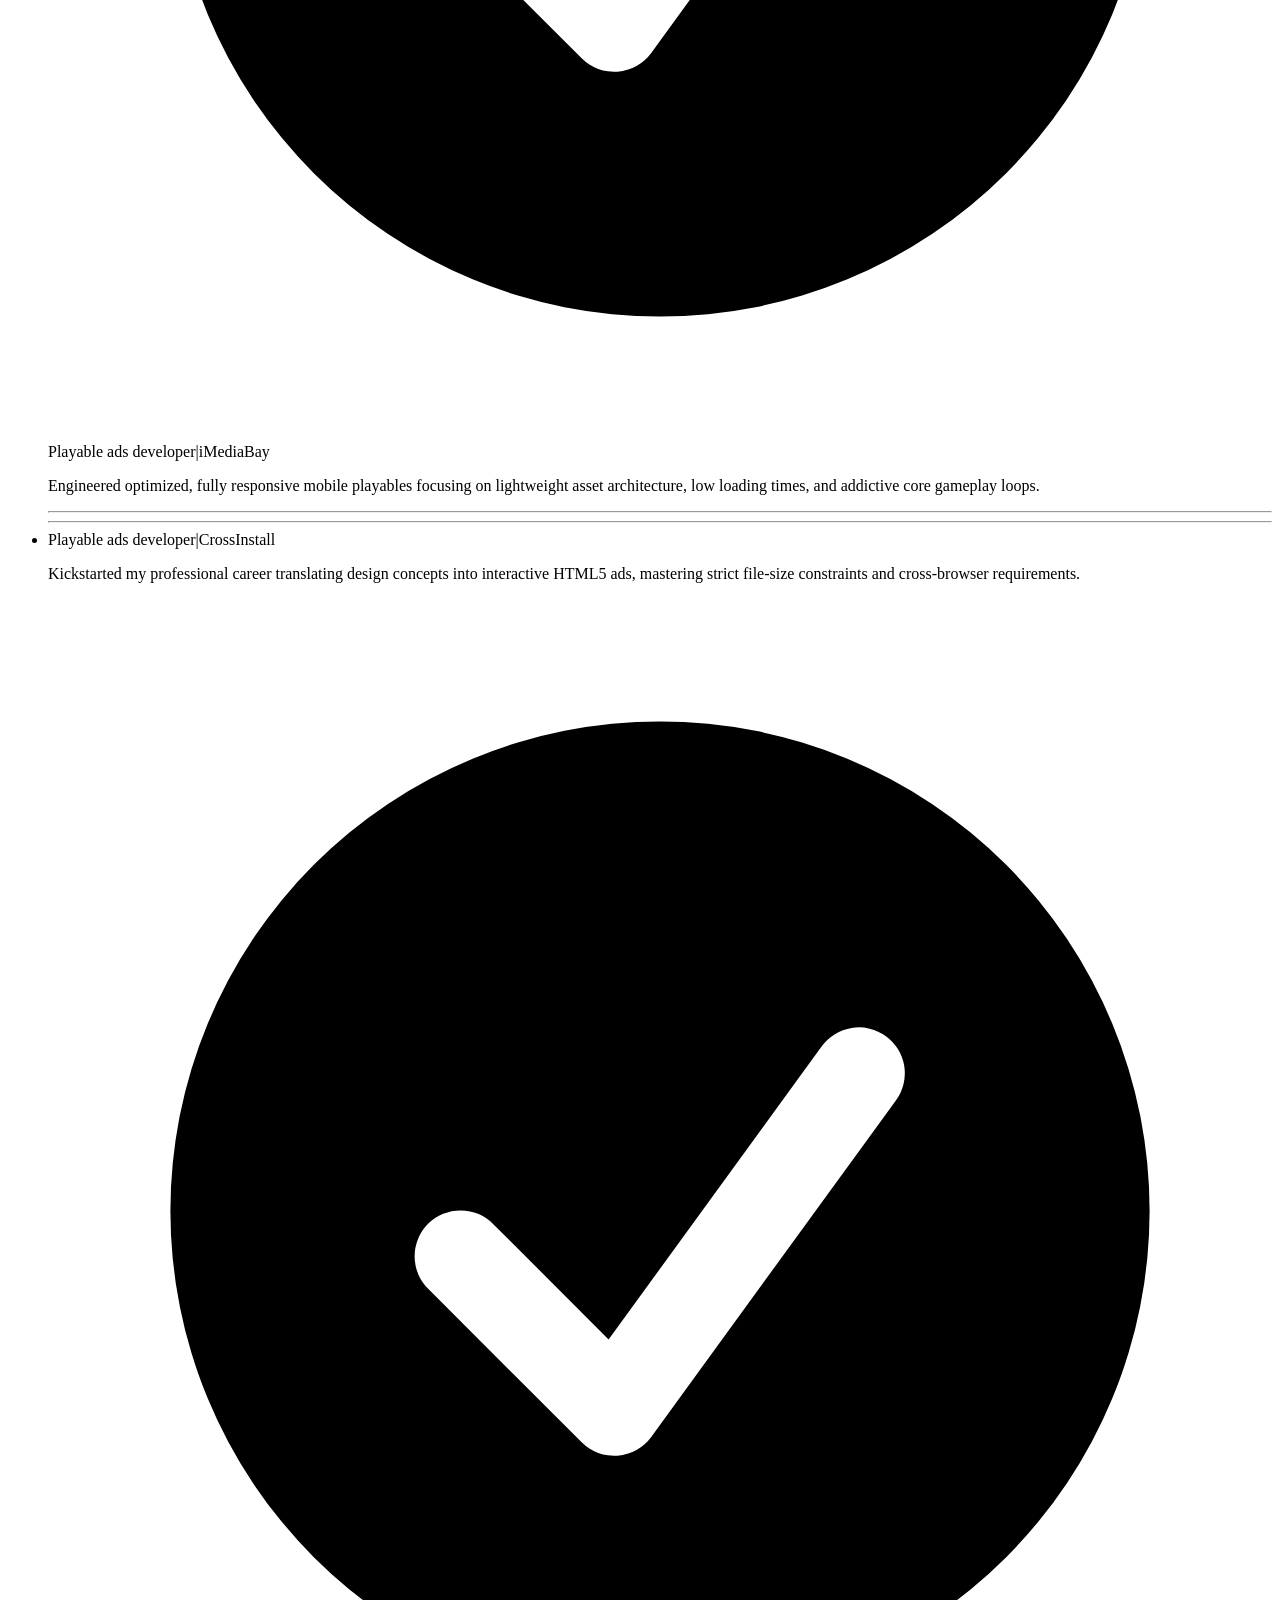
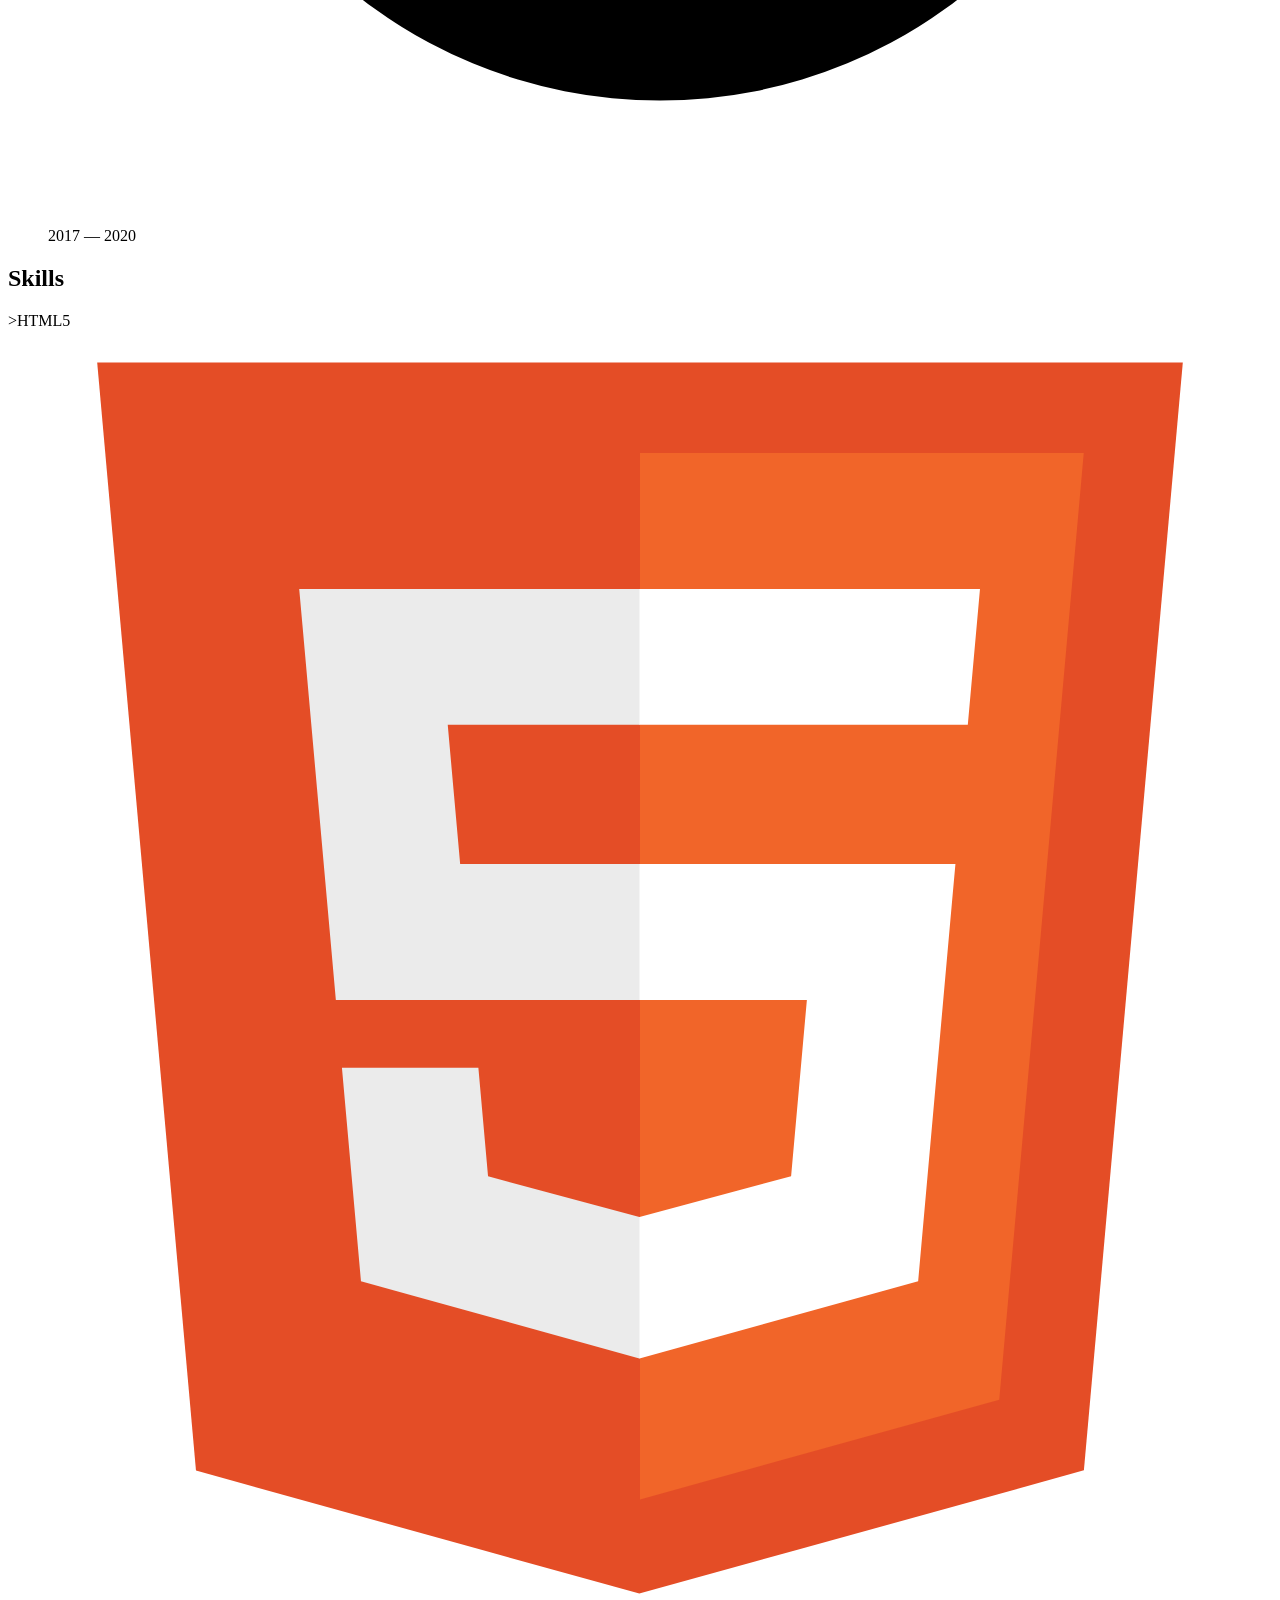
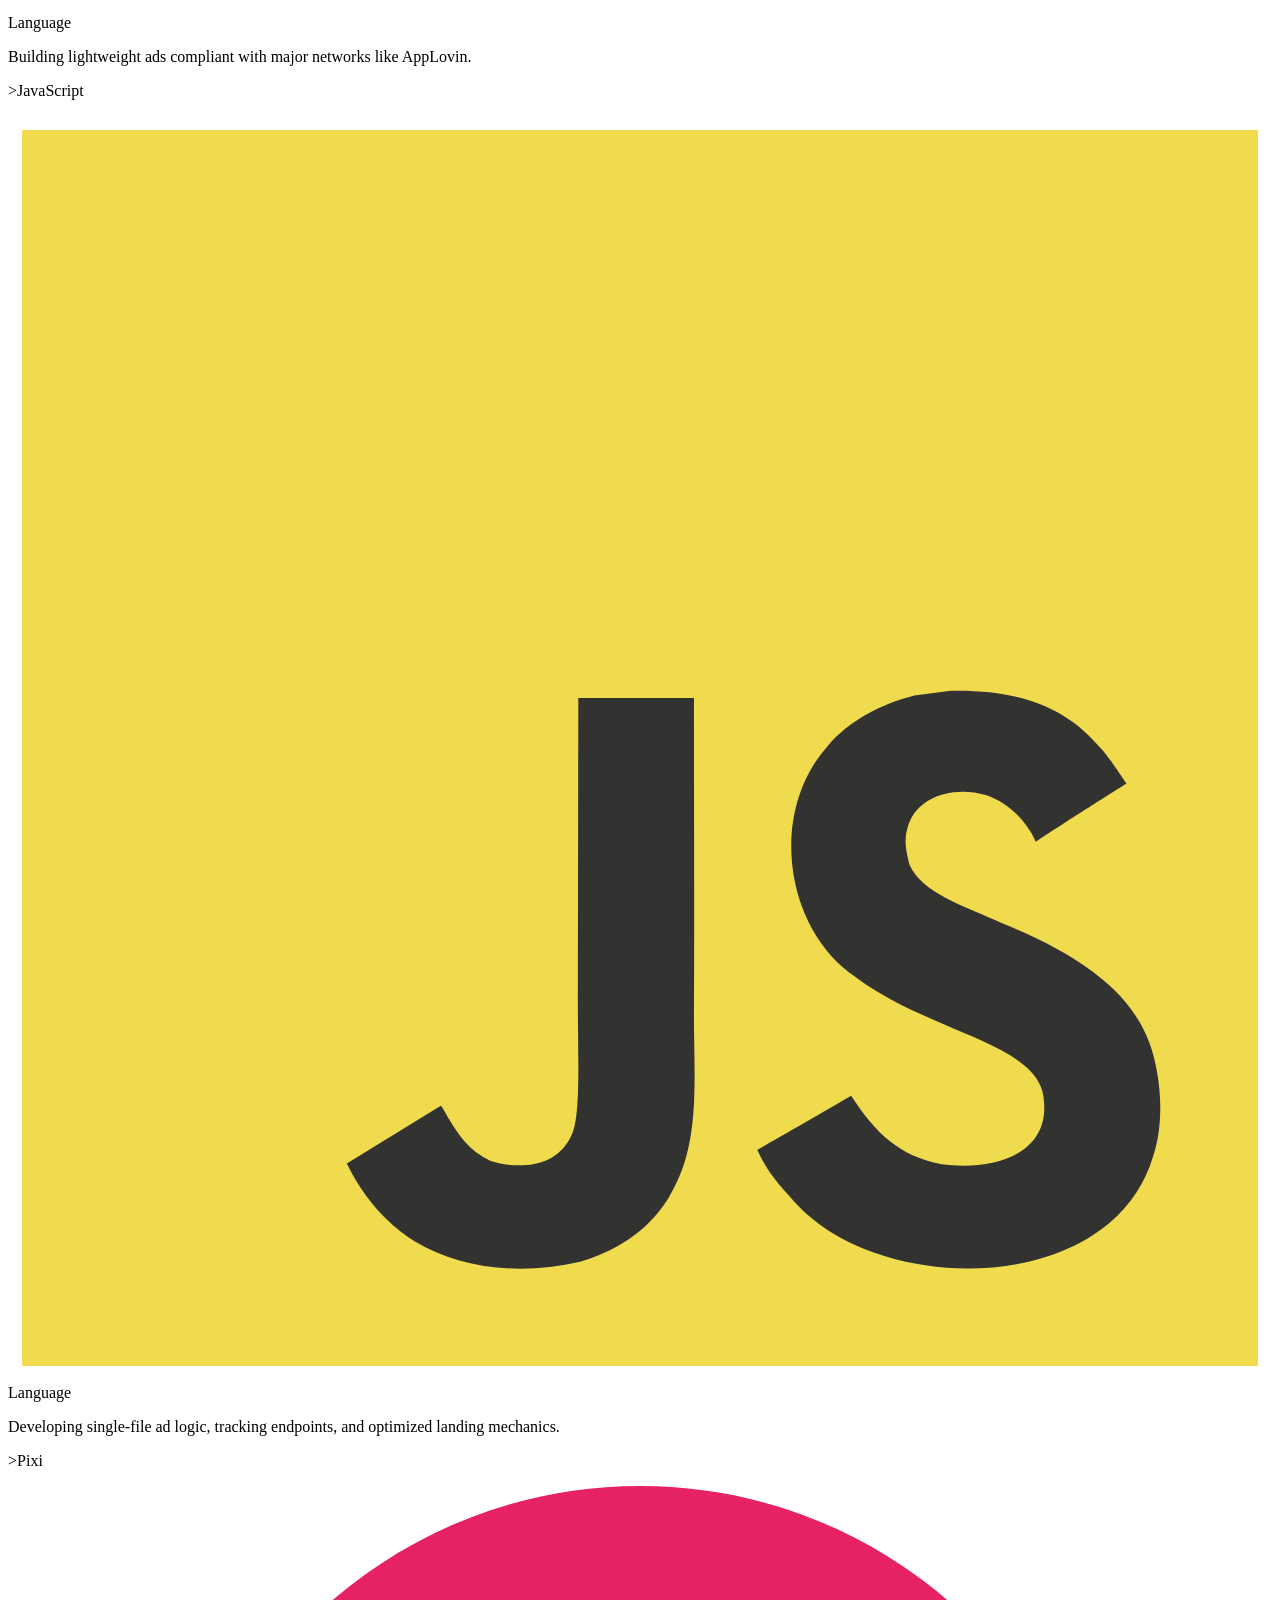
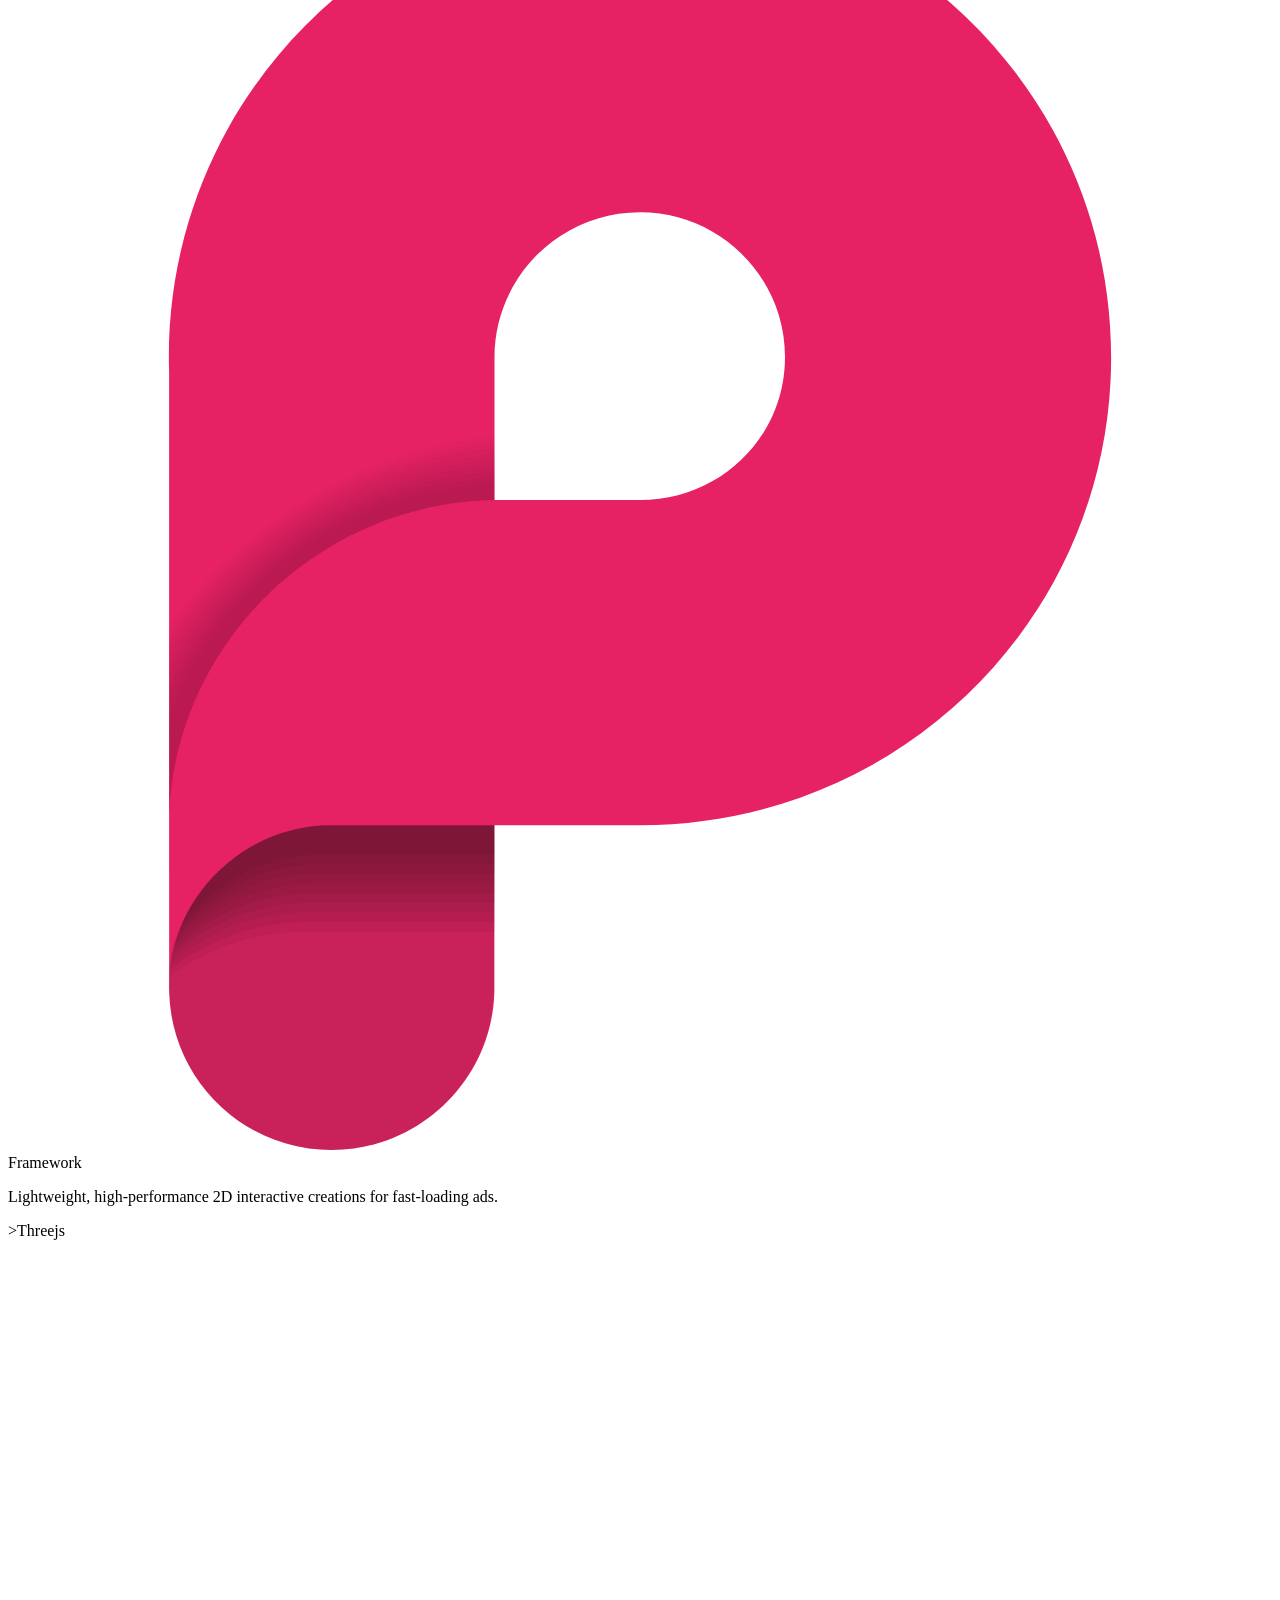
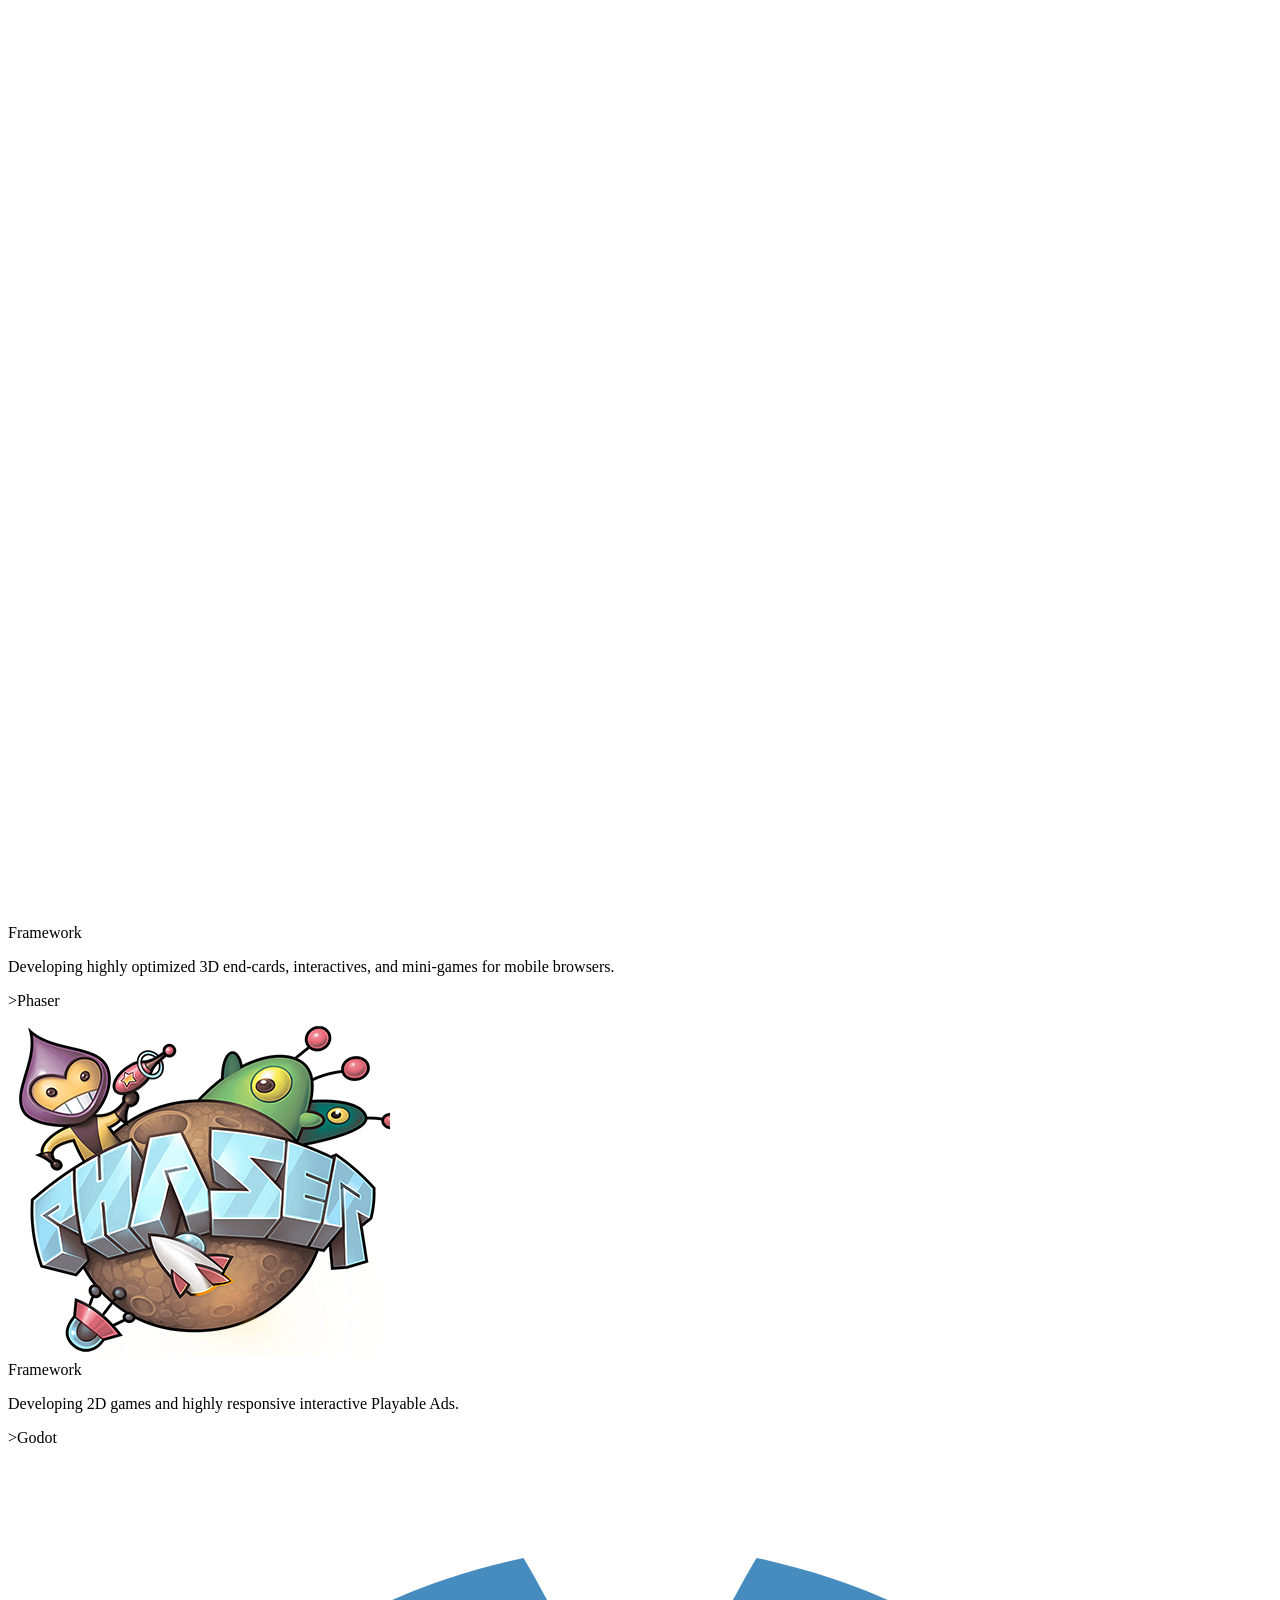
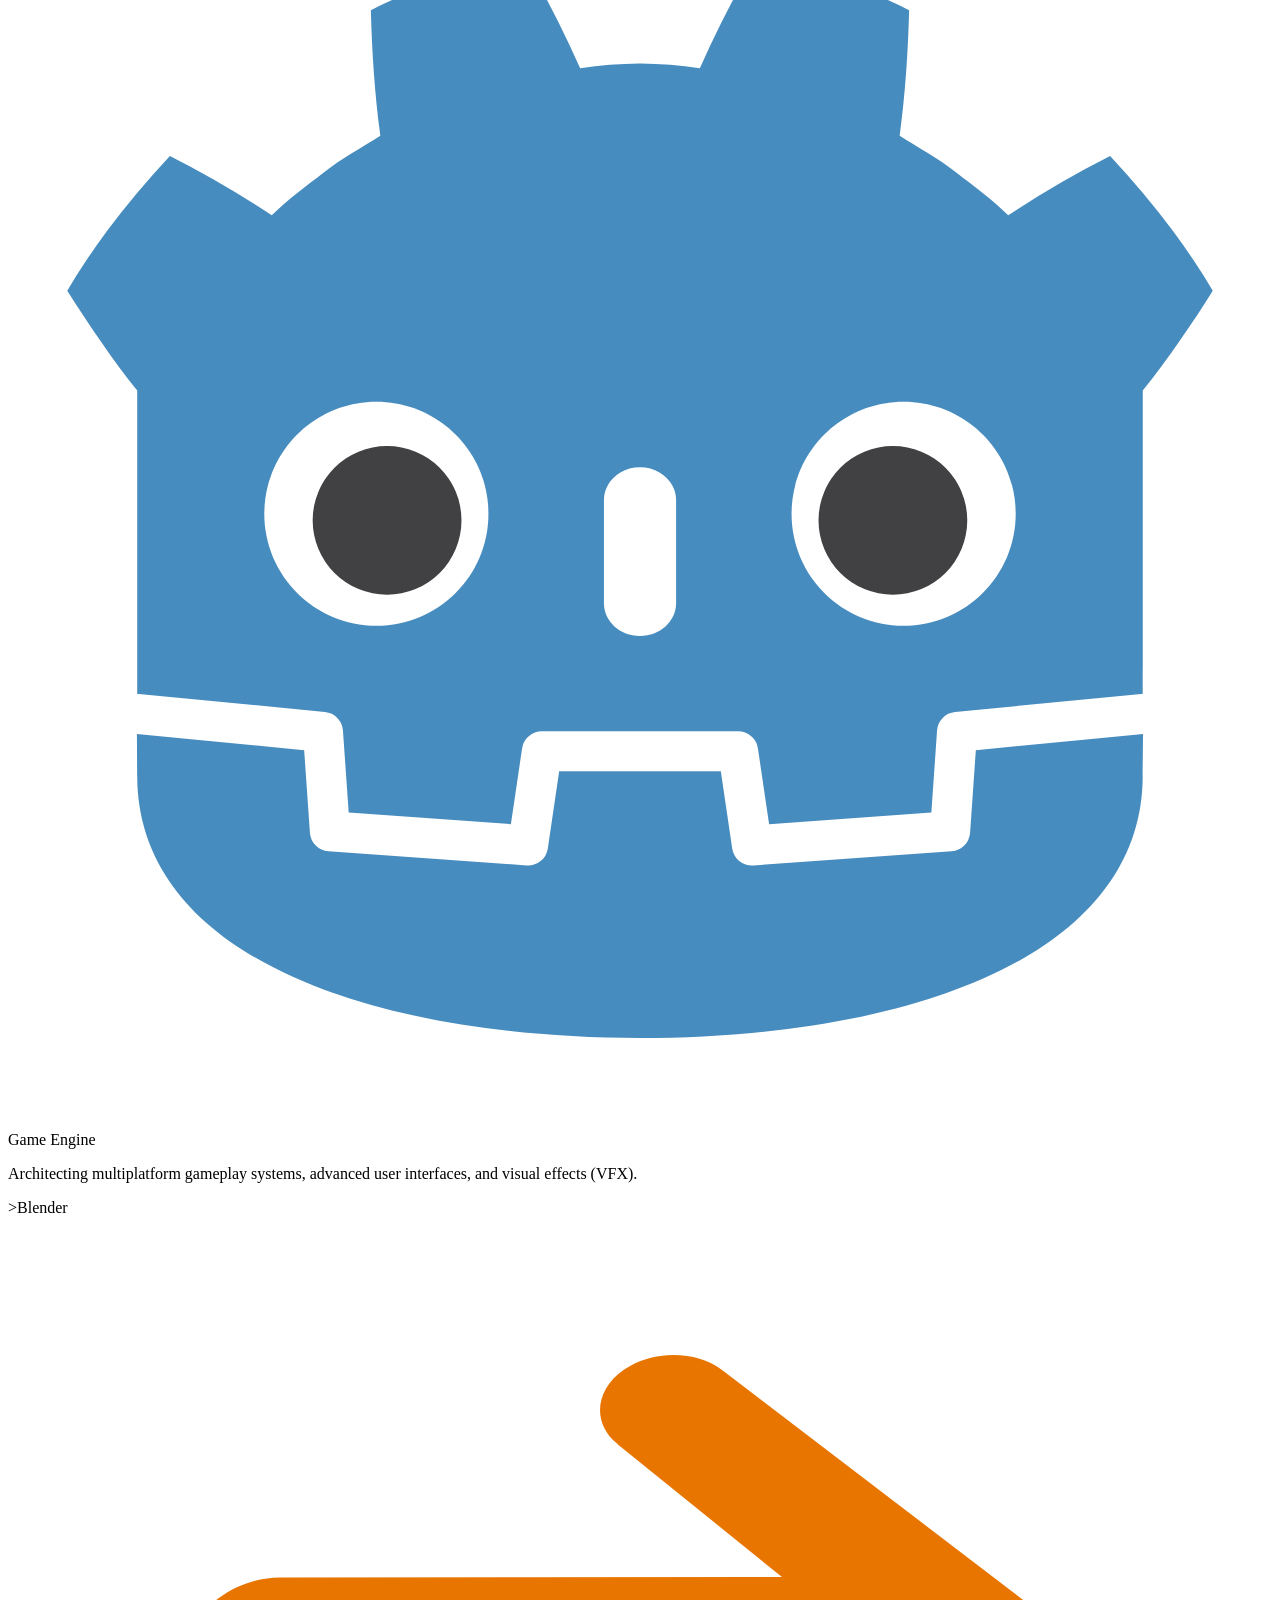
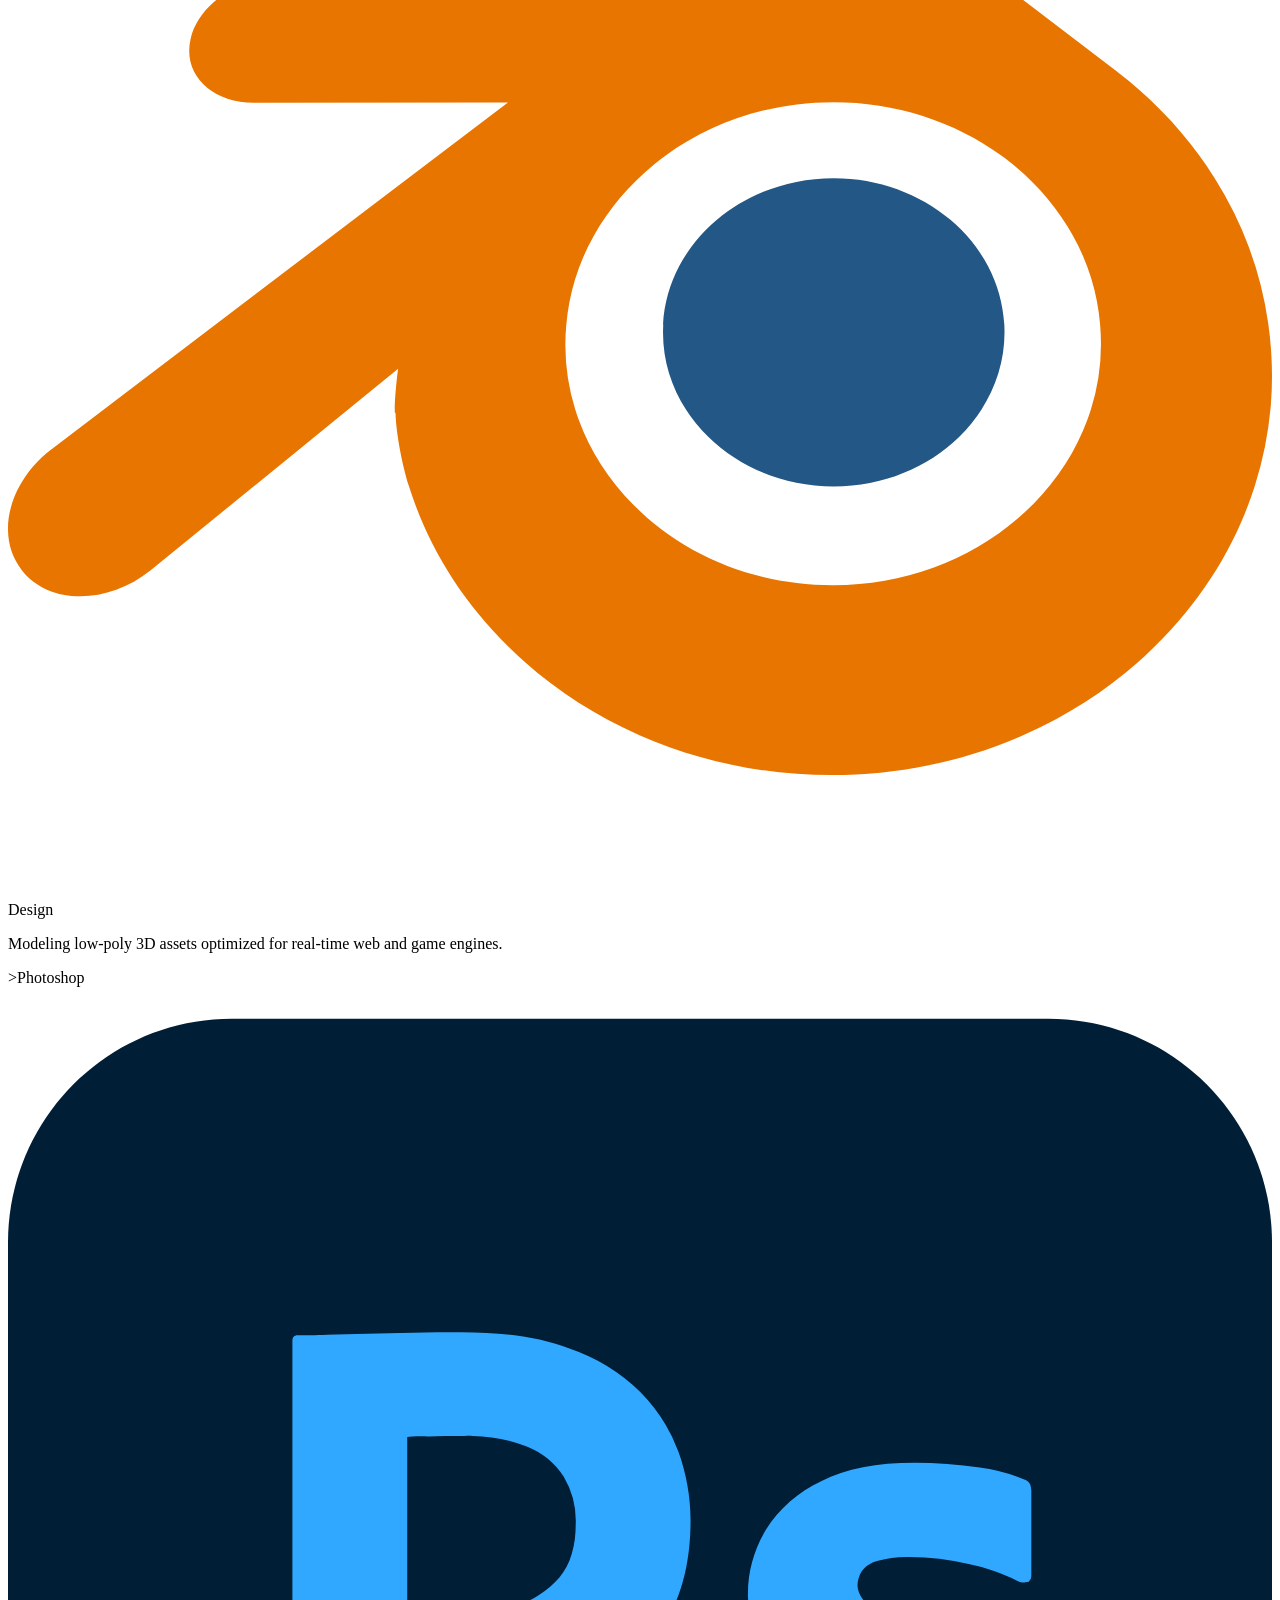
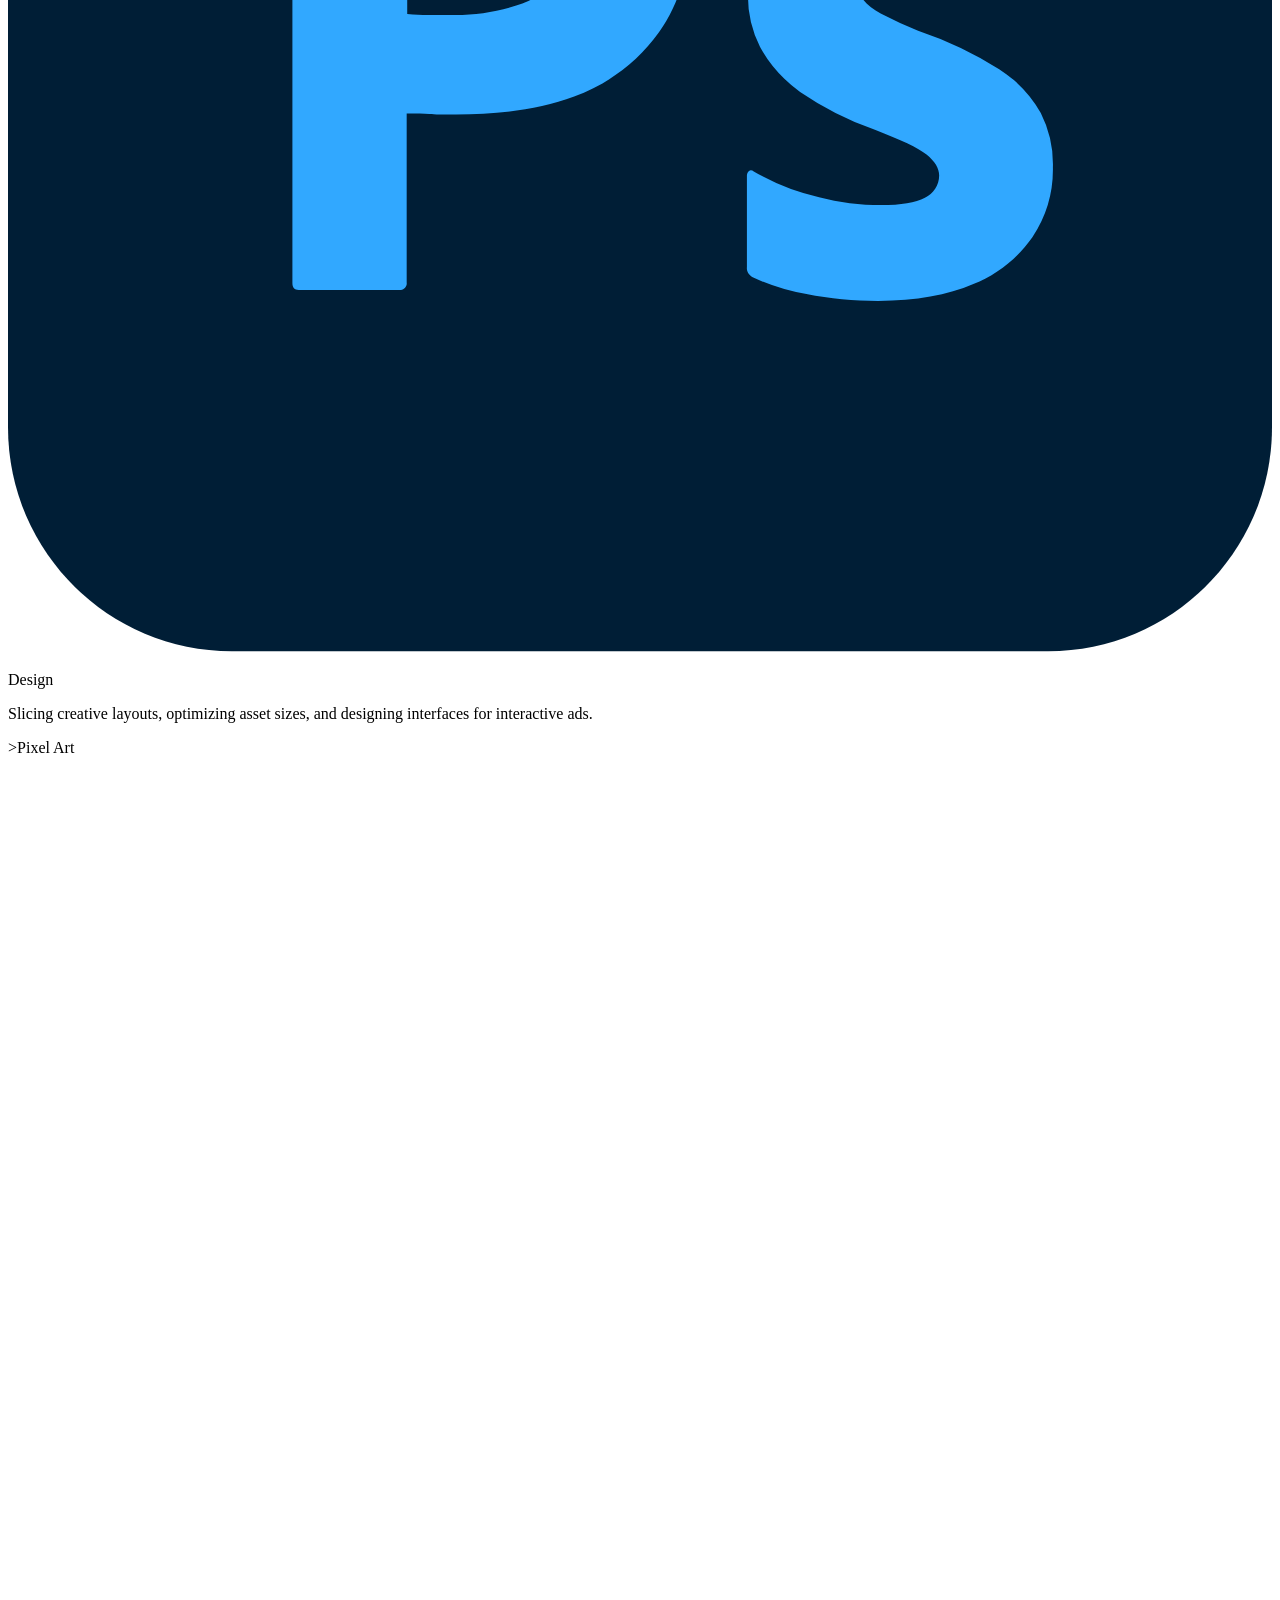
==== commit a1b494a9: "portfolio updated" ====
--- a/en/index.html
+++ b/en/index.html
@@ -1,39 +1 @@
-<!DOCTYPE html><html lang="en" class="dark"><head><meta charset="utf-8"><meta name="viewport" content="width=device-width,initial-scale=1"><link rel="alternate" href="https://gustavoj94.github.io/es" hreflang="es"><link rel="alternate" href="https://gustavoj94.github.io/en" hreflang="en"><link rel="alternate" href="https://gustavoj94.github.io/pt" hreflang="pt"><link rel="icon" href="/icon.png" type="image/png" sizes="32x32"><link rel="sitemap" href="/sitemap-index.xml"><meta name="generator" content="Astro v7.0.6"><link rel="canonical" href="https://gustavoj94.github.io/en/"><title>Portfolio-Gustavo Alcántara</title><meta name="title" content="Portfolio-Gustavo Alcántara"><meta name="description" content="Game &amp; Playable Ads Developer"><meta property="og:type" content="website"><meta property="og:url" content="https://gustavoj94.github.io/en/"><meta property="og:title" content="Portfolio-Gustavo Alcántara"><meta property="og:description" content="Game &amp; Playable Ads Developer"><meta property="og:image" content="https://gustavoj94.github.io/astro/background.-QvGmKkB.png"><meta property="og:locale" content="en"><meta property="og:locale:alternate" content="es"><meta property="og:locale:alternate" content="en"><meta property="og:locale:alternate" content="pt"><meta property="twitter:card" content="summary_large_image"><meta property="twitter:url" content="https://gustavoj94.github.io/en/"><meta property="twitter:title" content="Portfolio-Gustavo Alcántara"><meta property="twitter:description" content="Game &amp; Playable Ads Developer"><meta property="twitter:image" content="https://gustavoj94.github.io/astro/background.-QvGmKkB.png"><meta name="theme-color" content="#ffffff" media="(prefers-color-scheme: light)"><meta name="theme-color" content="#1a1a2e" media="(prefers-color-scheme: dark)"><meta name="astro-view-transitions-enabled" content="true"><meta name="astro-view-transitions-fallback" content="animate"><script type="module" src="/astro/ClientRouter.astro_astro_type_script_index_0_lang.6Spq5I16.js"></script><link rel="stylesheet" href="/astro/index.D9xl8Dsm.css"></head><body class="*:max-w-2xl *:w-full flex flex-col  items-center w-full font-mono px-5 md:px-0 leading-7"><header class="fixed top-0 left-1/2 -translate-x-1/2 w-full max-w-7xl px-4 py-4 md:py-6 bg-background z-40 flex flex-col md:flex-row items-center justify-between gap-4"><!-- LOGO: Centrado en móvil, a la izquierda en PC --><a href="/en/" class="inline-flex items-center font-mono font-bold text-[1.25rem] tracking-wide select-none md:justify-self-start" aria-label="Gustavo Alcantara - Go to top section"><span class="text-white opacity-90">{</span><span class="text-green-500">GA</span><span class="text-white opacity-90">}</span></a><!-- ENLACES: Fila flexible que salta de línea en móviles si falta espacio --><div class="flex flex-wrap items-center justify-center gap-x-4 gap-y-2 md:gap-5"><a class="text-white/50 hover:text-white transition-colors duration-200 text-[0.9rem] md:text-[0.85rem] whitespace-nowrap" href="/en//">about</a><a class="text-white/50 hover:text-white transition-colors duration-200 text-[0.9rem] md:text-[0.85rem] whitespace-nowrap" href="/en/#experience">experience</a><a class="text-white/50 hover:text-white transition-colors duration-200 text-[0.9rem] md:text-[0.85rem] whitespace-nowrap" href="/en/#projects">projects</a><a class="text-white/50 hover:text-white transition-colors duration-200 text-[0.9rem] md:text-[0.85rem] whitespace-nowrap" href="/en/#contact">contact</a></div><div class="order-1 md:order-2 mb-4 md:mb-0 flex items-center gap-1 select-none"><a href="/en" class="uppercase text-[1.2rem] md:text-[0.9rem] hover:text-white cursor-pointer transition-colors duration-200 text-white">en</a><span class="text-white/50 text-[1.2rem] md:text-[0.9rem]">/</span><a href="/es" class="uppercase text-[1.2rem] md:text-[0.9rem] text-white/70 hover:text-white cursor-pointer transition-colors duration-200">es</a></div><div class="absolute -bottom-10 left-0 w-full h-18  pointer-events-none"></div></header><main><section id="Gustavo Alcántara" class="mb-10 mt-50"><h1 class="mb-4 font-semibold text-xl">Gustavo Alcántara</h1><div class="[&amp;_p]:mb-6 leading-7"><p><span class="text-green-500">Game &amp; Playable Ads Developer </span><span class="text-white/80">with over 8 years of experience specializing in core game development and HTML5 <b class='text-white/100'>playable ads</b>.</span></p><p class="text-white/80">Expert in <b class='text-white/100'>Phaser 3</b> and <b class='text-white/100'>Godot 4</b>, implementing advanced architectures, dynamic VFX, and responsive UI. Versatile in asset creation, specializing in <b class='text-white/100'>pixel art</b> and <b class='text-white/100'>low-poly 3D</b> modeling tailored for performance.</p><p class="text-white/80">Skilled in <b class='text-white/100'>asset optimization</b> and building lightweight, <b class='text-white/100'>high-converting</b> interactive ads for major networks like AppLovin, Unity Ads, and ironSource.</p></div><div class="flex flex-wrap gap-3 text-[0.82rem] [&amp;_a]:transition-all [&amp;_a]:duration-200"><div class="aura aura-xs text-green-500 hover:opacity-70"><button class="btn bg-[var(--background)] text-white border-[1px] border-[color-mix(in_oklab,var(--border)_70%,transparent)] shadow-none " onclick="window.location.href='mailto:gustavo9426@gmail.com'"><svg class="h-5 w-5 text-green-500" viewBox="0 0 24 24" fill="none" stroke="currentColor" stroke-width="1.8" stroke-linecap="round" stroke-linejoin="round" aria-hidden="true"><rect x="3" y="5" width="18" height="14" rx="2"></rect><path d="m3 7 9 6 9-6"></path></svg><span>Email</span></button></div><div class="aura aura-xs text-green-500 hover:opacity-70"><button class="btn bg-[var(--background)] text-white border-[1px] border-[color-mix(in_oklab,var(--border)_70%,transparent)] shadow-none" onclick="window.open('https://github.com/GustavoJ94', '_blank', 'noreferrer noopener')"><svg class="h-5 w-5 text-green-500" viewBox="0 0 24 24" fill="none" stroke="currentColor" stroke-width="1.8" stroke-linecap="round" stroke-linejoin="round" aria-hidden="true"><path d="M9 19c-5 1.5-5-2.5-7-3"></path><path d="M15 22v-3.87a3.37 3.37 0 0 0-.94-2.61c3.14-.35 6.44-1.54 6.44-7a5.44 5.44 0 0 0-1.5-3.75 5.07 5.07 0 0 0-.09-3.77s-1.18-.35-3.91 1.48a13.38 13.38 0 0 0-7 0C4.32.65 3.14 1 3.14 1A5.07 5.07 0 0 0 3 4.77 5.44 5.44 0 0 0 1.5 8.52c0 5.42 3.3 6.61 6.44 7a3.37 3.37 0 0 0-.94 2.61V22"></path></svg><span>GitHub</span></button></div></div></section><section id="projects" class="scroll-mt-50 max-w-6xl mx-auto px-4 py-8"><!-- Título de la sección arriba --><h2 class="text-center uppercase mb-8 text-sm tracking-wider font-semibold">Projects</h2><!-- Contenedor Flexbox: Columna en móvil, Fila en escritorio (md) --><div class="flex flex-col md:flex-row items-center md:items-center justify-center gap-8 md:gap-16 w-full"><!-- COLUMNA IZQUIERDA: Mockup Phone --><div class="w-full md:w-[400px] flex justify-center items-center flex-shrink-0"><div class="scale-75 transform origin-center my-[-50px]"><div class="mockup-phone border-[#00c951] w-[375px] h-[667px] shadow-xl"><div class="mockup-phone-display border-none bg-black relative"><button id="global-mute-btn" class="absolute top-4 right-4 z-20 btn btn-circle btn-sm bg-black/60 border-none text-white hover:bg-black/80 backdrop-blur-sm"><div id="icon-unmuted" class="block"><svg xmlns="http://www.w3.org/2000/svg" width="24" height="24" viewBox="0 0 24 24" fill="none" stroke="currentColor" stroke-width="2" stroke-linecap="round" stroke-linejoin="round" aria-hidden="true" class="lucide lucide-volume-2 h-4 w-4 text-white"><path d="M11 4.702a.705.705 0 0 0-1.203-.498L6.413 7.587A1.4 1.4 0 0 1 5.416 8H3a1 1 0 0 0-1 1v6a1 1 0 0 0 1 1h2.416a1.4 1.4 0 0 1 .997.413l3.383 3.384A.705.705 0 0 0 11 19.298z"></path><path d="M16 9a5 5 0 0 1 0 6"></path><path d="M19.364 18.364a9 9 0 0 0 0-12.728"></path></svg></div><div id="icon-muted" class="hidden"><svg xmlns="http://www.w3.org/2000/svg" width="24" height="24" viewBox="0 0 24 24" fill="none" stroke="currentColor" stroke-width="2" stroke-linecap="round" stroke-linejoin="round" aria-hidden="true" class="lucide lucide-volume-x h-4 w-4 text-white"><path d="M11 4.702a.705.705 0 0 0-1.203-.498L6.413 7.587A1.4 1.4 0 0 1 5.416 8H3a1 1 0 0 0-1 1v6a1 1 0 0 0 1 1h2.416a1.4 1.4 0 0 1 .997.413l3.383 3.384A.705.705 0 0 0 11 19.298z"></path><line x1="22" x2="16" y1="9" y2="15"></line><line x1="16" x2="22" y1="9" y2="15"></line></svg></div></button><iframe id="preview-iframe" src="/playables/example5/index.html" class="w-full h-full aspect-[9/19.5] border-none overflow-hidden" title="Live Preview" loading="lazy" scrolling="no">
-                        </iframe></div></div></div></div><!-- COLUMNA DERECHA: Lista de Proyectos (Rotativa) --><div class="w-full flex-1"><ul class="space-y-1"><li class="project-item group border-b border-white/5 pb-4 last:border-0 cursor-pointer hidden opacity-0 transition-opacity duration-500" data-src="/playables/example1/index.html" data-index="0"><span class="inline-block mb-2 font-semibold text-lg transition-all duration-200 group-hover:text-green-500">Bidwars</span><svg xmlns="http://www.w3.org/2000/svg" width="24" height="24" viewBox="0 0 24 24" fill="none" stroke="currentColor" stroke-width="2" stroke-linecap="round" stroke-linejoin="round" aria-hidden="true" class="lucide lucide-corner-right-up h-3 w-3 inline transition-all text-green-500 duration-200 invisible opacity-0 group-hover:visible group-hover:opacity-100 ml-1 translate-y-[-2px]"><path d="m10 9 5-5 5 5"></path><path d="M4 20h7a4 4 0 0 0 4-4V4"></path></svg><p class="opacity-60 text-[0.62rem] leading-relaxed max-w-xl">Playable ad featuring a &#39;Real or Fake&#39; visual trivia mechanic.</p></li><li class="project-item group border-b border-white/5 pb-4 last:border-0 cursor-pointer hidden opacity-0 transition-opacity duration-500" data-src="/playables/example2/index.html" data-index="1"><span class="inline-block mb-2 font-semibold text-lg transition-all duration-200 group-hover:text-green-500">Rewarded Play</span><svg xmlns="http://www.w3.org/2000/svg" width="24" height="24" viewBox="0 0 24 24" fill="none" stroke="currentColor" stroke-width="2" stroke-linecap="round" stroke-linejoin="round" aria-hidden="true" class="lucide lucide-corner-right-up h-3 w-3 inline transition-all text-green-500 duration-200 invisible opacity-0 group-hover:visible group-hover:opacity-100 ml-1 translate-y-[-2px]"><path d="m10 9 5-5 5 5"></path><path d="M4 20h7a4 4 0 0 0 4-4V4"></path></svg><p class="opacity-60 text-[0.62rem] leading-relaxed max-w-xl">Interactive end-card with a smooth scratchcard mechanic, designed to gamify direct rewards.</p></li><li class="project-item group border-b border-white/5 pb-4 last:border-0 cursor-pointer hidden opacity-0 transition-opacity duration-500" data-src="/playables/example3/index.html" data-index="2"><span class="inline-block mb-2 font-semibold text-lg transition-all duration-200 group-hover:text-green-500">Animal Jam</span><svg xmlns="http://www.w3.org/2000/svg" width="24" height="24" viewBox="0 0 24 24" fill="none" stroke="currentColor" stroke-width="2" stroke-linecap="round" stroke-linejoin="round" aria-hidden="true" class="lucide lucide-corner-right-up h-3 w-3 inline transition-all text-green-500 duration-200 invisible opacity-0 group-hover:visible group-hover:opacity-100 ml-1 translate-y-[-2px]"><path d="m10 9 5-5 5 5"></path><path d="M4 20h7a4 4 0 0 0 4-4V4"></path></svg><p class="opacity-60 text-[0.62rem] leading-relaxed max-w-xl">3D playable ad that recreates the virtual world of the children&#39;s game.</p></li><li class="project-item group border-b border-white/5 pb-4 last:border-0 cursor-pointer hidden opacity-0 transition-opacity duration-500" data-src="/playables/example4/index.html" data-index="3"><span class="inline-block mb-2 font-semibold text-lg transition-all duration-200 group-hover:text-green-500">99 App</span><svg xmlns="http://www.w3.org/2000/svg" width="24" height="24" viewBox="0 0 24 24" fill="none" stroke="currentColor" stroke-width="2" stroke-linecap="round" stroke-linejoin="round" aria-hidden="true" class="lucide lucide-corner-right-up h-3 w-3 inline transition-all text-green-500 duration-200 invisible opacity-0 group-hover:visible group-hover:opacity-100 ml-1 translate-y-[-2px]"><path d="m10 9 5-5 5 5"></path><path d="M4 20h7a4 4 0 0 0 4-4V4"></path></svg><p class="opacity-60 text-[0.62rem] leading-relaxed max-w-xl">Driving mini-game developed to promote the ride-hailing application&#39;s services.</p></li><li class="project-item group border-b border-white/5 pb-4 last:border-0 cursor-pointer hidden opacity-0 transition-opacity duration-500" data-src="/playables/example5/index.html" data-index="4"><span class="inline-block mb-2 font-semibold text-lg transition-all duration-200 group-hover:text-green-500">Jigsort</span><svg xmlns="http://www.w3.org/2000/svg" width="24" height="24" viewBox="0 0 24 24" fill="none" stroke="currentColor" stroke-width="2" stroke-linecap="round" stroke-linejoin="round" aria-hidden="true" class="lucide lucide-corner-right-up h-3 w-3 inline transition-all text-green-500 duration-200 invisible opacity-0 group-hover:visible group-hover:opacity-100 ml-1 translate-y-[-2px]"><path d="m10 9 5-5 5 5"></path><path d="M4 20h7a4 4 0 0 0 4-4V4"></path></svg><p class="opacity-60 text-[0.62rem] leading-relaxed max-w-xl">Interactive puzzle game developed for Japanese studio GaminCat, implementing drag-and-drop mechanics.</p></li><li class="project-item group border-b border-white/5 pb-4 last:border-0 cursor-pointer hidden opacity-0 transition-opacity duration-500" data-src="/playables/example6/index.html" data-index="5"><span class="inline-block mb-2 font-semibold text-lg transition-all duration-200 group-hover:text-green-500">Bubble Witch 3</span><svg xmlns="http://www.w3.org/2000/svg" width="24" height="24" viewBox="0 0 24 24" fill="none" stroke="currentColor" stroke-width="2" stroke-linecap="round" stroke-linejoin="round" aria-hidden="true" class="lucide lucide-corner-right-up h-3 w-3 inline transition-all text-green-500 duration-200 invisible opacity-0 group-hover:visible group-hover:opacity-100 ml-1 translate-y-[-2px]"><path d="m10 9 5-5 5 5"></path><path d="M4 20h7a4 4 0 0 0 4-4V4"></path></svg><p class="opacity-60 text-[0.62rem] leading-relaxed max-w-xl">Interactive bubble-shooter ad with precision aiming and popping mechanics.</p></li><li class="project-item group border-b border-white/5 pb-4 last:border-0 cursor-pointer hidden opacity-0 transition-opacity duration-500" data-src="/playables/example7/index.html" data-index="6"><span class="inline-block mb-2 font-semibold text-lg transition-all duration-200 group-hover:text-green-500">Unicorn</span><svg xmlns="http://www.w3.org/2000/svg" width="24" height="24" viewBox="0 0 24 24" fill="none" stroke="currentColor" stroke-width="2" stroke-linecap="round" stroke-linejoin="round" aria-hidden="true" class="lucide lucide-corner-right-up h-3 w-3 inline transition-all text-green-500 duration-200 invisible opacity-0 group-hover:visible group-hover:opacity-100 ml-1 translate-y-[-2px]"><path d="m10 9 5-5 5 5"></path><path d="M4 20h7a4 4 0 0 0 4-4V4"></path></svg><p class="opacity-60 text-[0.62rem] leading-relaxed max-w-xl">Engaging pixel-art coloring playable ad with intuitive touch-and-fill controls.</p></li><li class="project-item group border-b border-white/5 pb-4 last:border-0 cursor-pointer hidden opacity-0 transition-opacity duration-500" data-src="/playables/example8/index.html" data-index="7"><span class="inline-block mb-2 font-semibold text-lg transition-all duration-200 group-hover:text-green-500">101 Riddles</span><svg xmlns="http://www.w3.org/2000/svg" width="24" height="24" viewBox="0 0 24 24" fill="none" stroke="currentColor" stroke-width="2" stroke-linecap="round" stroke-linejoin="round" aria-hidden="true" class="lucide lucide-corner-right-up h-3 w-3 inline transition-all text-green-500 duration-200 invisible opacity-0 group-hover:visible group-hover:opacity-100 ml-1 translate-y-[-2px]"><path d="m10 9 5-5 5 5"></path><path d="M4 20h7a4 4 0 0 0 4-4V4"></path></svg><p class="opacity-60 text-[0.62rem] leading-relaxed max-w-xl">Brain-teaser playable ad with letter-unscrambling mechanics and logic trivia.</p></li><li class="project-item group border-b border-white/5 pb-4 last:border-0 cursor-pointer hidden opacity-0 transition-opacity duration-500" data-src="/playables/example9/index.html" data-index="8"><span class="inline-block mb-2 font-semibold text-lg transition-all duration-200 group-hover:text-green-500">Wazamba</span><svg xmlns="http://www.w3.org/2000/svg" width="24" height="24" viewBox="0 0 24 24" fill="none" stroke="currentColor" stroke-width="2" stroke-linecap="round" stroke-linejoin="round" aria-hidden="true" class="lucide lucide-corner-right-up h-3 w-3 inline transition-all text-green-500 duration-200 invisible opacity-0 group-hover:visible group-hover:opacity-100 ml-1 translate-y-[-2px]"><path d="m10 9 5-5 5 5"></path><path d="M4 20h7a4 4 0 0 0 4-4V4"></path></svg><p class="opacity-60 text-[0.62rem] leading-relaxed max-w-xl">Gamified jungle-themed casino ad with interactive slots and reward mechanics.</p></li><li class="project-item group border-b border-white/5 pb-4 last:border-0 cursor-pointer hidden opacity-0 transition-opacity duration-500" data-src="/playables/example10/index.html" data-index="9"><span class="inline-block mb-2 font-semibold text-lg transition-all duration-200 group-hover:text-green-500">Mercadolibre</span><svg xmlns="http://www.w3.org/2000/svg" width="24" height="24" viewBox="0 0 24 24" fill="none" stroke="currentColor" stroke-width="2" stroke-linecap="round" stroke-linejoin="round" aria-hidden="true" class="lucide lucide-corner-right-up h-3 w-3 inline transition-all text-green-500 duration-200 invisible opacity-0 group-hover:visible group-hover:opacity-100 ml-1 translate-y-[-2px]"><path d="m10 9 5-5 5 5"></path><path d="M4 20h7a4 4 0 0 0 4-4V4"></path></svg><p class="opacity-60 text-[0.62rem] leading-relaxed max-w-xl">Engaging package delivery simulation ad highlighting brand presence.</p></li></ul></div></div></section><script type="module">function e(){let e=document.getElementById(`global-mute-btn`),t=document.getElementById(`preview-iframe`),n=document.querySelectorAll(`.project-item`),r=document.getElementById(`icon-unmuted`),i=document.getElementById(`icon-muted`),a=!1,o=0,s=Math.ceil(n.length/5),c=null;function l(e){let t=e*5,r=t+5;n.forEach((e,n)=>{n>=t&&n<r?(e.classList.remove(`hidden`),setTimeout(()=>{e.classList.add(`opacity-100`)},10)):(e.classList.remove(`opacity-100`),e.classList.add(`hidden`))})}function u(){s<=1||(clearInterval(c),c=setInterval(()=>{o=(o+1)%s,l(o)},8e3))}n.length>0&&(l(0),u());function d(){try{let e=t.contentWindow;if(!e)return;if(e.Howler&&typeof e.Howler.mute==`function`){e.Howler.mute(a);return}(t.contentDocument||e.document).querySelectorAll(`audio, video`).forEach(e=>{e.muted=a})}catch(e){console.warn(`No se pudo acceder al iframe para aplicar el muteo de Howler:`,e)}}function f(){a?(r?.classList.replace(`block`,`hidden`),i?.classList.replace(`hidden`,`block`)):(i?.classList.replace(`block`,`hidden`),r?.classList.replace(`hidden`,`block`))}n.forEach(e=>{e.addEventListener(`click`,()=>{let n=e.getAttribute(`data-src`);t&&n&&t.getAttribute(`src`)!==n&&t.setAttribute(`src`,n)})}),e?.addEventListener(`click`,()=>{a=!a,f(),d()}),t?.addEventListener(`load`,()=>{a&&setTimeout(d,150)})}e(),document.addEventListener(`astro:page-load`,e);</script><section id="experience" class="scroll-mt-50"><h2 class="text-center uppercase mb-6 mt-15">Experience</h2><ul class="timeline timeline-snap-icon max-md:timeline-compact timeline-vertical"><li><div class="timeline-start mb-10 md:text-end"><div><div class="text-lg font-black direct-children-inline"><span>Game / Playable ads developer</span><span class="opacity-50 mx-2">|</span><span class="font-semibold text-green-500">Freelancer</span></div><div class="mt-2"><p class="text-[0.87rem] opacity-90 max-w-2xl inline-block text-balance">Develop high-performance HTML5 playables using Phaser 3, optimizing asset architecture for networks like AppLovin and Unity Ads.</p></div></div></div><div class="timeline-middle"><svg xmlns="http://www.w3.org/2000/svg" viewBox="0 0 20 20" fill="currentColor" class="h-5 w-5 text-green-500"><path fill-rule="evenodd" d="M10 18a8 8 0 100-16 8 8 0 000 16zm3.857-9.809a.75.75 0 00-1.214-.882l-3.483 4.79-1.88-1.88a.75.75 0 10-1.06 1.061l2.5 2.5a.75.75 0 001.137-.089l4-5.5z" clip-rule="evenodd"></path></svg></div><div class="timeline-end mb-10"><time class="font-mono italic opacity-90 text-[0.87rem]">2021 — now</time></div><hr></li><li><hr><div class="timeline-start mb-10 "><time class="font-mono italic opacity-90 text-[0.87rem]">2019 — 2020</time></div><div class="timeline-middle"><svg xmlns="http://www.w3.org/2000/svg" viewBox="0 0 20 20" fill="currentColor" class="h-5 w-5 text-green-500"><path fill-rule="evenodd" d="M10 18a8 8 0 100-16 8 8 0 000 16zm3.857-9.809a.75.75 0 00-1.214-.882l-3.483 4.79-1.88-1.88a.75.75 0 10-1.06 1.061l2.5 2.5a.75.75 0 001.137-.089l4-5.5z" clip-rule="evenodd"></path></svg></div><div class="timeline-end mb-10"><div><div class="text-lg font-black direct-children-inline"><span>Playable ads developer</span><span class="opacity-50 mx-2">|</span><span class="font-semibold text-green-500">iMediaBay</span></div><div class="mt-2"><p class="text-[0.87rem] opacity-90 max-w-2xl inline-block text-balance">Engineered optimized, fully responsive mobile playables focusing on lightweight asset architecture, low loading times, and addictive core gameplay loops.</p></div></div></div><hr></li><li><hr><div class="timeline-start mb-10 md:text-end"><div><div class="text-lg font-black direct-children-inline"><span>Playable ads developer</span><span class="opacity-50 mx-2">|</span><span class="font-semibold text-green-500">CrossInstall</span></div><div class="mt-2"><p class="text-[0.87rem] opacity-90 max-w-2xl inline-block text-balance">Kickstarted my professional career translating design concepts into interactive HTML5 ads, mastering strict file-size constraints and cross-browser requirements.</p></div></div></div><div class="timeline-middle"><svg xmlns="http://www.w3.org/2000/svg" viewBox="0 0 20 20" fill="currentColor" class="h-5 w-5 text-green-500"><path fill-rule="evenodd" d="M10 18a8 8 0 100-16 8 8 0 000 16zm3.857-9.809a.75.75 0 00-1.214-.882l-3.483 4.79-1.88-1.88a.75.75 0 10-1.06 1.061l2.5 2.5a.75.75 0 001.137-.089l4-5.5z" clip-rule="evenodd"></path></svg></div><div class="timeline-end mb-10"><time class="font-mono italic opacity-90 text-[0.87rem]">2017 — 2020</time></div></li></ul></section><section class="mt-20 max-w-6xl mx-auto px-4"><h2 class="text-center uppercase mb-6 text-sm tracking-wider font-semibold">Skills</h2><div class="grid grid-cols-1 md:grid-cols-3 gap-4"><article class="border border-white/10 p-4 flex flex-col justify-between bg-neutral-900/20 backdrop-blur-sm rounded-sm hover:border-green-500/30 transition-colors duration-200"><div><div class="flex items-center justify-between pb-2 border-b border-white/5"><p class="text-green-500 font-medium flex items-center gap-1.5"><span>&gt;</span>HTML5</p><div class="w-5 h-5 text-green-500 flex items-center justify-center">
-            <svg viewBox="0 0 128 128">
-            <path fill="#E44D26" d="M19.037 113.876L9.032 1.661h109.936l-10.016 112.198-45.019 12.48z"></path><path fill="#F16529" d="M64 116.8l36.378-10.086 8.559-95.878H64z"></path><path fill="#EBEBEB" d="M64 52.455H45.788L44.53 38.361H64V24.599H29.489l.33 3.692 3.382 37.927H64zm0 35.743l-.061.017-15.327-4.14-.979-10.975H33.816l1.928 21.609 28.193 7.826.063-.017z"></path><path fill="#fff" d="M63.952 52.455v13.763h16.947l-1.597 17.849-15.35 4.143v14.319l28.215-7.82.207-2.325 3.234-36.233.335-3.696h-3.708zm0-27.856v13.762h33.244l.276-3.092.628-6.978.329-3.692z"></path>
-            </svg>
-          </div></div><span class="text-[0.65rem] inline-block pt-2 text-white/50 uppercase tracking-wider">Language</span><p class="text-[0.70rem] opacity-80 py-3  leading-relaxed">Building lightweight ads compliant with major networks like AppLovin.</p></div></article><article class="border border-white/10 p-4 flex flex-col justify-between bg-neutral-900/20 backdrop-blur-sm rounded-sm hover:border-green-500/30 transition-colors duration-200"><div><div class="flex items-center justify-between pb-2 border-b border-white/5"><p class="text-green-500 font-medium flex items-center gap-1.5"><span>&gt;</span>JavaScript</p><div class="w-5 h-5 text-green-500 flex items-center justify-center">
-            <svg viewBox="0 0 128 128">
-            <path fill="#F0DB4F" d="M1.408 1.408h125.184v125.185H1.408z"></path><path fill="#323330" d="M116.347 96.736c-.917-5.711-4.641-10.508-15.672-14.981-3.832-1.761-8.104-3.022-9.377-5.926-.452-1.69-.512-2.642-.226-3.665.821-3.32 4.784-4.355 7.925-3.403 2.023.678 3.938 2.237 5.093 4.724 5.402-3.498 5.391-3.475 9.163-5.879-1.381-2.141-2.118-3.129-3.022-4.045-3.249-3.629-7.676-5.498-14.756-5.355l-3.688.477c-3.534.893-6.902 2.748-8.877 5.235-5.926 6.724-4.236 18.492 2.975 23.335 7.104 5.332 17.54 6.545 18.873 11.531 1.297 6.104-4.486 8.08-10.234 7.378-4.236-.881-6.592-3.034-9.139-6.949-4.688 2.713-4.688 2.713-9.508 5.485 1.143 2.499 2.344 3.63 4.26 5.795 9.068 9.198 31.76 8.746 35.83-5.176.165-.478 1.261-3.666.38-8.581zM69.462 58.943H57.753l-.048 30.272c0 6.438.333 12.34-.714 14.149-1.713 3.558-6.152 3.117-8.175 2.427-2.059-1.012-3.106-2.451-4.319-4.485-.333-.584-.583-1.036-.667-1.071l-9.52 5.83c1.583 3.249 3.915 6.069 6.902 7.901 4.462 2.678 10.459 3.499 16.731 2.059 4.082-1.189 7.604-3.652 9.448-7.401 2.666-4.915 2.094-10.864 2.07-17.444.06-10.735.001-21.468.001-32.237z"></path>
-            </svg>
-          
-          </div></div><span class="text-[0.65rem] inline-block pt-2 text-white/50 uppercase tracking-wider">Language</span><p class="text-[0.70rem] opacity-80 py-3  leading-relaxed">Developing single-file ad logic, tracking endpoints, and optimized landing mechanics.</p></div></article><article class="border border-white/10 p-4 flex flex-col justify-between bg-neutral-900/20 backdrop-blur-sm rounded-sm hover:border-green-500/30 transition-colors duration-200"><div><div class="flex items-center justify-between pb-2 border-b border-white/5"><p class="text-green-500 font-medium flex items-center gap-1.5"><span>&gt;</span>Pixi</p><div class="w-5 h-5 text-green-500 flex items-center justify-center">
-            <svg viewBox="0 0 128 128">
-            <path fill="#e72264" d="M64.002 0c-26.35 0-47.711 21.361-47.711 47.712 0 .516.007 1.029.024 1.54v50.521h.005v11.524c0 .09-.005.176-.005.265 0 .089.006.175.01.264v.214h.005c.254 8.855 7.504 15.958 16.421 15.958 8.918 0 16.247-7.103 16.501-15.958V95.115h13.634c.369.009.742.01 1.112.01 26.35 0 47.712-21.062 47.712-47.413 0-26.35-21.356-47.707-47.707-47.707zm0 33.036c8.107 0 14.681 6.574 14.681 14.681s-6.574 14.471-14.68 14.471v-.005H49.266V47.717c0-8.107 6.629-14.68 14.735-14.68z"></path><path fill="#1d1d1b" d="M32.34 95.122h16.89v16.922h-.075C48.9 120.9 41.649 128 32.732 128c-8.918 0-16.174-7.1-16.428-15.956h-.005v-.213c0-.09-.009-.179-.009-.268 0-.089.005-.173.005-.262v-1.193c.507-7.92 7.982-14.986 16.04-14.986z" opacity=".15"></path><path fill="#000" d="M16.317 74.768v20.346c0-17.924 15.061-32.678 32.94-32.922V55.7c-13.289 1.397-25.055 8.552-32.94 19.067Z" opacity=".025"></path><path fill="#000" d="M16.344 110.424c3.882-2.85 8.592-4.528 13.676-4.528h19.242V95.114H32.776c-8.708 0-15.827 6.753-16.432 15.31z" opacity=".05"></path><path fill="#000" d="M49.257 62.192v-5.895c-13.4 1.313-25.225 8.624-32.94 19.357v19.46c0-17.924 15.061-32.678 32.94-32.922z" opacity=".025"></path><path fill="#000" d="M32.776 95.114c-8.472 0-15.444 6.397-16.37 14.624 3.878-3.027 8.668-4.817 13.864-4.817h18.987v-9.803H32.772Z" opacity=".05"></path><path fill="#000" d="M49.257 62.192v-5.303c-13.52 1.225-25.42 8.713-32.94 19.687v18.533c0-17.923 15.061-32.677 32.94-32.922z" opacity=".025"></path><path fill="#000" d="M32.776 95.114c-8.236 0-15.052 6.04-16.28 13.934 3.855-3.2 8.725-5.11 14.023-5.11h18.738v-8.824H32.772Z" opacity=".05"></path><path fill="#000" d="M49.257 62.192v-4.706C35.6 58.616 23.618 66.31 16.317 77.55v17.563c0-17.924 15.061-32.678 32.94-32.922z" opacity=".025"></path><path fill="#000" d="M32.776 95.114c-8 0-14.665 5.702-16.16 13.262 3.824-3.38 8.76-5.418 14.157-5.418h18.489v-7.844z" opacity=".05"></path><path fill="#000" d="M49.257 62.192v-4.105c-13.819 1.024-25.892 8.957-32.94 20.492v16.535c0-17.924 15.061-32.678 32.94-32.922z" opacity=".025"></path><path fill="#000" d="M32.776 95.114c-7.76 0-14.26 5.364-16.01 12.58 3.772-3.552 8.771-5.72 14.256-5.72h18.235v-6.865H32.772Z" opacity=".05"></path><path fill="#000" d="M49.257 62.192v-3.504c-14.001.917-26.19 9.122-32.94 20.995v15.43c0-17.923 15.061-32.677 32.94-32.921z" opacity=".025"></path><path fill="#000" d="M32.776 95.114c-7.515 0-13.846 5.03-15.827 11.9 3.704-3.727 8.753-6.02 14.327-6.02h17.986v-5.88z" opacity=".05"></path><path fill="#000" d="M49.257 62.192v-2.899c-14.215.797-26.542 9.332-32.94 21.588v14.233c0-17.924 15.061-32.678 32.94-32.922z" opacity=".025"></path><path fill="#000" d="M32.776 95.114c-7.261 0-13.423 4.7-15.617 11.223 3.62-3.896 8.716-6.322 14.362-6.322h17.736v-4.901H32.772Z" opacity=".05"></path><path fill="#000" d="M49.257 62.192v-2.289c-14.478.668-26.97 9.603-32.94 22.309v12.902c0-17.924 15.061-32.678 32.94-32.922z" opacity=".025"></path><path fill="#000" d="M32.776 95.114c-7.012 0-12.995 4.385-15.377 10.56 3.522-4.07 8.65-6.638 14.375-6.638h17.488v-3.922z" opacity=".05"></path><path fill="#000" d="M49.257 62.192v-1.666c-14.811.53-27.517 9.968-32.94 23.23v11.358c0-17.924 15.061-32.678 32.94-32.922z" opacity=".025"></path><path fill="#000" d="M32.776 95.114c-6.758 0-12.563 4.073-15.1 9.896 3.396-4.242 8.56-6.954 14.352-6.954h17.234v-2.942z" opacity=".05"></path>
-            </svg>
-			</div></div><span class="text-[0.65rem] inline-block pt-2 text-white/50 uppercase tracking-wider">Framework</span><p class="text-[0.70rem] opacity-80 py-3  leading-relaxed">Lightweight, high-performance 2D interactive creations for fast-loading ads.</p></div></article><article class="border border-white/10 p-4 flex flex-col justify-between bg-neutral-900/20 backdrop-blur-sm rounded-sm hover:border-green-500/30 transition-colors duration-200"><div><div class="flex items-center justify-between pb-2 border-b border-white/5"><p class="text-green-500 font-medium flex items-center gap-1.5"><span>&gt;</span>Threejs</p><div class="w-5 h-5 text-green-500 flex items-center justify-center">
-		    <svg viewBox="0 0 128 128">
-		    <g fill="#ffffff" font-weight="400" font-family="sans-serif"><path style="line-height:normal;font-variant-ligatures:normal;font-variant-position:normal;font-variant-caps:normal;font-variant-numeric:normal;font-variant-alternates:normal;font-variant-east-asian:normal;font-feature-settings:normal;font-variation-settings:normal;text-indent:0;text-align:start;text-decoration-line:none;text-decoration-style:solid;text-decoration-color:#000;text-transform:none;text-orientation:mixed;white-space:normal;shape-padding:0;shape-margin:0;inline-size:0;isolation:auto;mix-blend-mode:normal;solid-color:#000;solid-opacity:1" d="M16.219 15.762a1.129 1.129 0 00-1.076 1.399l24.394 98.742a1.129 1.129 0 001.879.544l73.386-70.59a1.129 1.129 0 00-.47-1.899L16.55 15.806a1.129 1.129 0 00-.331-.044zm1.584 2.754l94.024 27.07-70.566 67.877-23.458-94.947z" overflow="visible"></path><path style="line-height:normal;font-variant-ligatures:normal;font-variant-position:normal;font-variant-caps:normal;font-variant-numeric:normal;font-variant-alternates:normal;font-variant-east-asian:normal;font-feature-settings:normal;font-variation-settings:normal;text-indent:0;text-align:start;text-decoration-line:none;text-decoration-style:solid;text-decoration-color:#000;text-transform:none;text-orientation:mixed;white-space:normal;shape-padding:0;shape-margin:0;inline-size:0;isolation:auto;mix-blend-mode:normal;solid-color:#000;solid-opacity:1" d="M65.137 29.84a1.129 1.129 0 00-.807.315L27.654 65.46a1.129 1.129 0 00.471 1.898L76.984 81.44a1.129 1.129 0 001.409-1.355L66.21 30.698a1.129 1.129 0 00-1.073-.858zm-.651 3.3L75.734 78.73l-45.104-13L64.486 33.14z" overflow="visible"></path><path style="line-height:normal;font-variant-ligatures:normal;font-variant-position:normal;font-variant-caps:normal;font-variant-numeric:normal;font-variant-alternates:normal;font-variant-east-asian:normal;font-feature-settings:normal;font-variation-settings:normal;text-indent:0;text-align:start;text-decoration-line:none;text-decoration-style:solid;text-decoration-color:#000;text-transform:none;text-orientation:mixed;white-space:normal;shape-padding:0;shape-margin:0;inline-size:0;isolation:auto;mix-blend-mode:normal;solid-color:#000;solid-opacity:1" d="M46.914 47.313a1.129 1.129 0 00-1.076 1.399l6.054 24.531a1.129 1.129 0 001.88.543l18.222-17.563a1.129 1.129 0 00-.472-1.898l-24.277-6.968a1.129 1.129 0 00-.331-.044zm1.583 2.751l20.522 5.89L53.614 70.8l-5.117-20.736z" overflow="visible"></path><path style="line-height:normal;font-variant-ligatures:normal;font-variant-position:normal;font-variant-caps:normal;font-variant-numeric:normal;font-variant-alternates:normal;font-variant-east-asian:normal;font-feature-settings:normal;font-variation-settings:normal;text-indent:0;text-align:start;text-decoration-line:none;text-decoration-style:solid;text-decoration-color:#000;text-transform:none;text-orientation:mixed;white-space:normal;shape-padding:0;shape-margin:0;inline-size:0;isolation:auto;mix-blend-mode:normal;solid-color:#000;solid-opacity:1" d="M40.902 22.809a1.129 1.129 0 00-.807.316L21.873 40.687a1.129 1.129 0 00.472 1.898l24.273 6.969a1.129 1.129 0 001.408-1.356l-6.051-24.53a1.129 1.129 0 00-1.073-.86zm-.65 3.3l5.114 20.736-20.517-5.89 15.403-14.847zM89.453 36.793a1.129 1.129 0 00-.806.316L70.423 54.67a1.129 1.129 0 00.472 1.899l24.274 6.968a1.129 1.129 0 001.408-1.356l-6.05-24.53a1.129 1.129 0 00-1.074-.859zm-.65 3.3l5.114 20.737L73.4 54.94l15.403-14.846zM52.944 71.864a1.129 1.129 0 00-.74.315L33.982 89.742a1.129 1.129 0 00.472 1.898l24.278 6.968a1.129 1.129 0 001.407-1.355l-6.055-24.531a1.129 1.129 0 00-1.14-.858zm-.582 3.3l5.118 20.737-20.522-5.89 15.404-14.846z" overflow="visible"></path></g>
-		    </svg>
-		</div></div><span class="text-[0.65rem] inline-block pt-2 text-white/50 uppercase tracking-wider">Framework</span><p class="text-[0.70rem] opacity-80 py-3  leading-relaxed">Developing highly optimized 3D end-cards, interactives, and mini-games for mobile browsers.</p></div></article><article class="border border-white/10 p-4 flex flex-col justify-between bg-neutral-900/20 backdrop-blur-sm rounded-sm hover:border-green-500/30 transition-colors duration-200"><div><div class="flex items-center justify-between pb-2 border-b border-white/5"><p class="text-green-500 font-medium flex items-center gap-1.5"><span>&gt;</span>Phaser</p><div class="w-5 h-5 text-green-500 flex items-center justify-center">
-		    <svg xmlns="http://www.w3.org/2000/svg" xmlns:xlink="http://www.w3.org/1999/xlink" width="382" height="331" viewBox="0 0 360 331">
-		    <image xlink:href="[data-uri]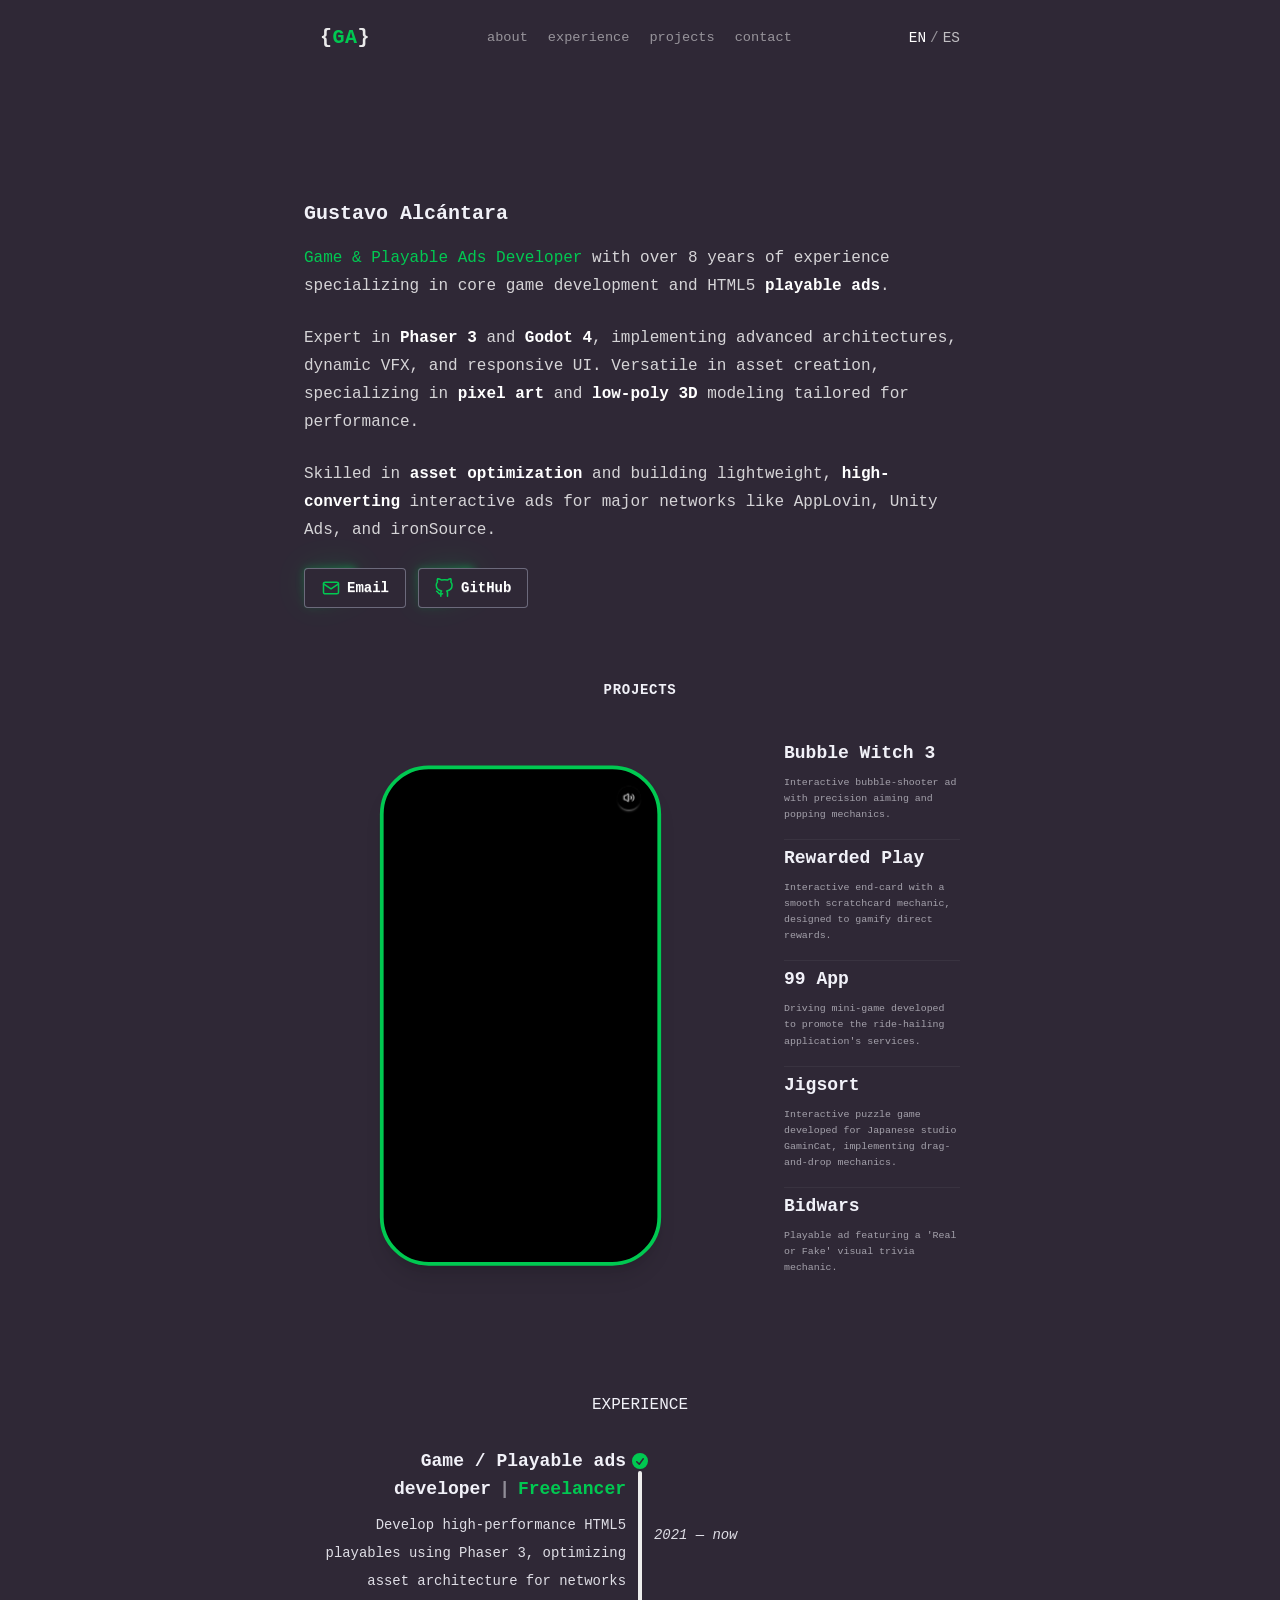
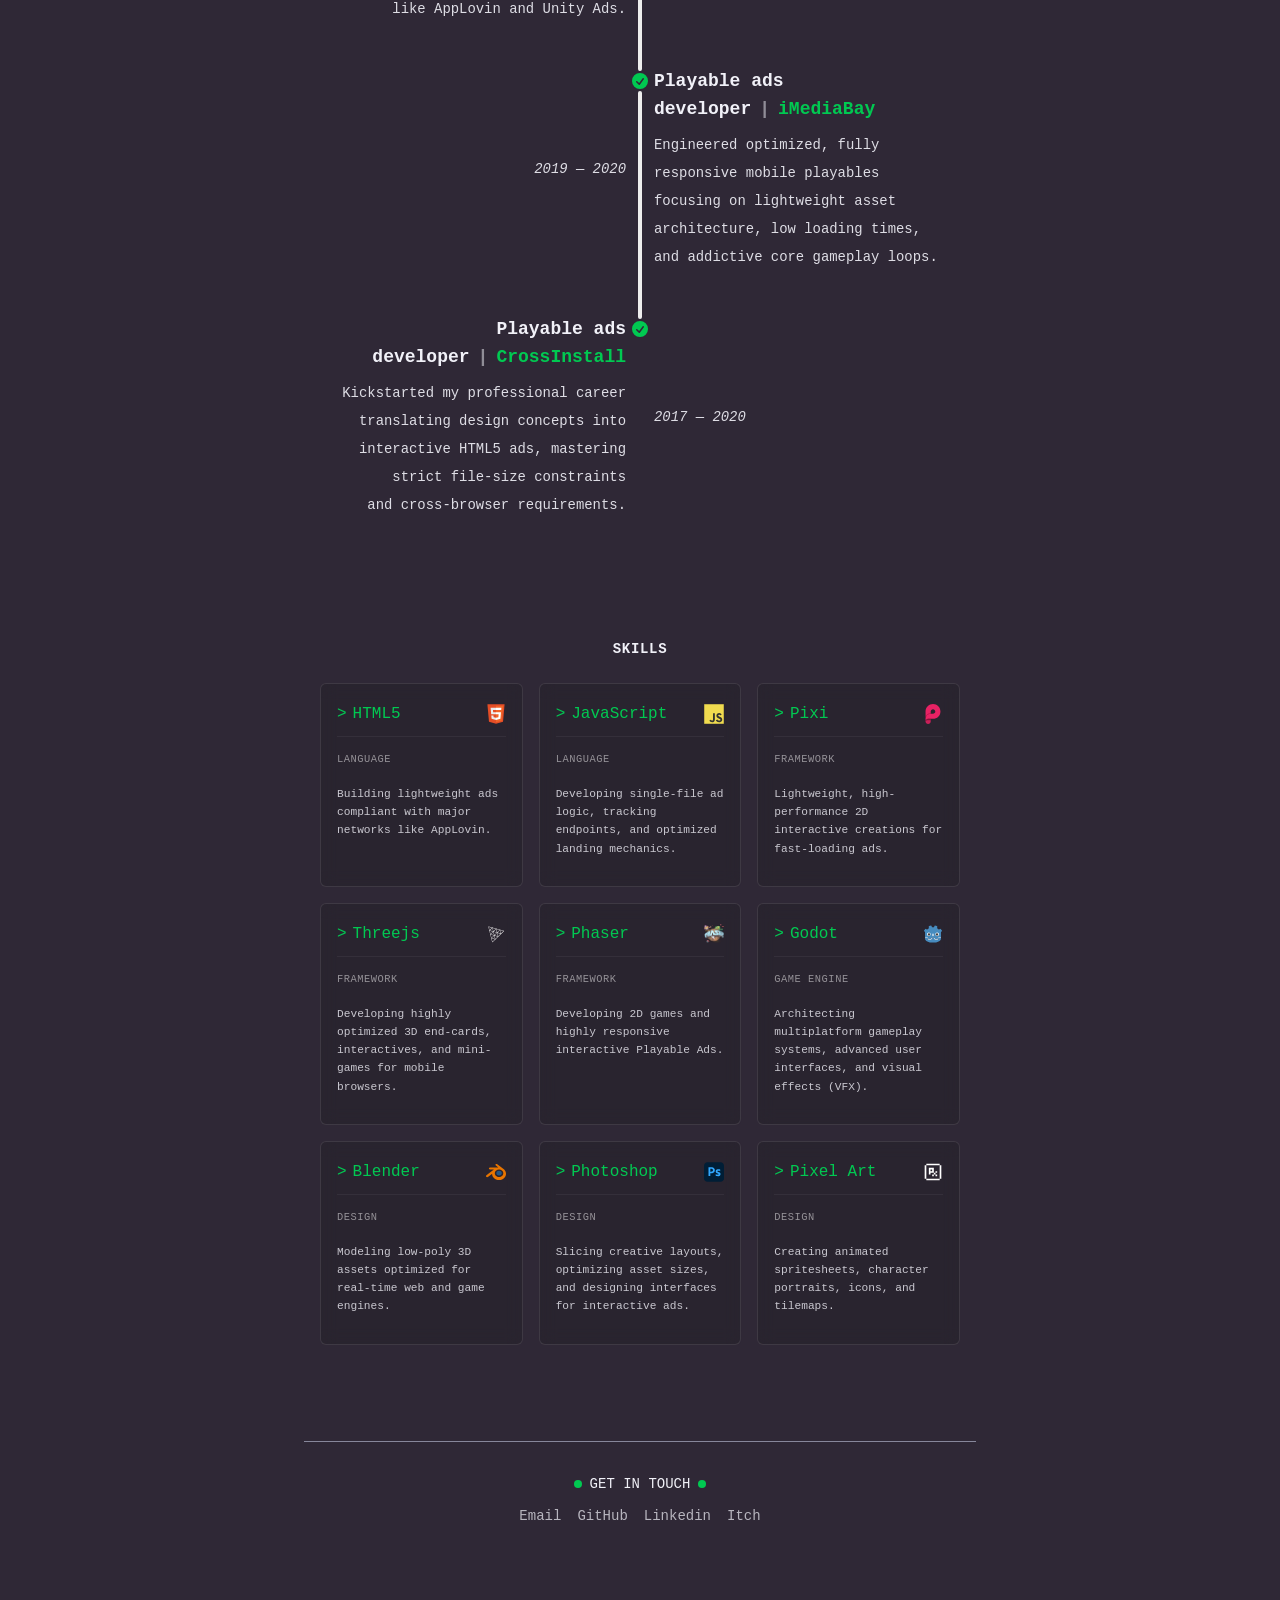
==== commit 75c09549: "fix astro URL" ====
--- a/en/index.html
+++ b/en/index.html
@@ -1 +1 @@
-<!DOCTYPE html><html class=dark lang=en><head><meta charset=utf-8><meta content="width=device-width,initial-scale=1" name=viewport><link href=https://gustavoj94.github.io/es rel=alternate hreflang=es><link href=https://gustavoj94.github.io/en rel=alternate hreflang=en><link href=https://gustavoj94.github.io/pt rel=alternate hreflang=pt><link href=/icon.png rel=icon sizes=32x32 type=image/png><link href=/sitemap-index.xml rel=sitemap><meta content="Astro v7.0.6" name=generator><link href=https://gustavoj94.github.io/en/ rel=canonical><title>Portfolio-Gustavo Alcántara</title><meta content="Portfolio-Gustavo Alcántara" name=title><meta content="Game &amp; Playable Ads Developer" name=description><meta content=website property=og:type><meta content=https://gustavoj94.github.io/en/ property=og:url><meta content="Portfolio-Gustavo Alcántara" property=og:title><meta content="Game &amp; Playable Ads Developer" property=og:description><meta content=https://gustavoj94.github.io/_astro/background.-QvGmKkB.png property=og:image><meta content=en property=og:locale><meta content=es property=og:locale:alternate><meta content=en property=og:locale:alternate><meta content=pt property=og:locale:alternate><meta content=summary_large_image property=twitter:card><meta content=https://gustavoj94.github.io/en/ property=twitter:url><meta content="Portfolio-Gustavo Alcántara" property=twitter:title><meta content="Game &amp; Playable Ads Developer" property=twitter:description><meta content=https://gustavoj94.github.io/_astro/background.-QvGmKkB.png property=twitter:image><meta content=#ffffff name=theme-color media="(prefers-color-scheme: light)"><meta content=#1a1a2e name=theme-color media="(prefers-color-scheme: dark)"><meta content=true name=astro-view-transitions-enabled><meta content=animate name=astro-view-transitions-fallback><script type=module src=/_astro/ClientRouter.astro_astro_type_script_index_0_lang.6Spq5I16.js></script><link href=/_astro/index.CFQ86LK7.css rel=stylesheet></head><body class="flex items-center w-full flex-col *:max-w-2xl *:w-full font-mono leading-7 md:px-0 px-5"><header class="flex items-center justify-between -translate-x-1/2 bg-background fixed flex-col gap-4 left-1/2 max-w-7xl md:flex-row md:py-6 px-4 py-4 top-0 w-full z-40"><a href=/en/ class="font-bold font-mono inline-flex items-center md:justify-self-start select-none text-[1.25rem] tracking-wide" aria-label="Gustavo Alcantara - Go to top section"><span class="opacity-90 text-white">{</span><span class=text-green-500>GA</span><span class="opacity-90 text-white">}</span></a><div class="flex items-center justify-center flex-wrap gap-x-4 gap-y-2 md:gap-5"><a href=/en// class="duration-200 transition-colors hover:text-white md:text-[0.85rem] text-[0.9rem] text-white/50 whitespace-nowrap">about</a><a href=/en/#experience class="duration-200 transition-colors hover:text-white md:text-[0.85rem] text-[0.9rem] text-white/50 whitespace-nowrap">experience</a><a href=/en/#projects class="duration-200 transition-colors hover:text-white md:text-[0.85rem] text-[0.9rem] text-white/50 whitespace-nowrap">projects</a><a href=/en/#contact class="duration-200 transition-colors hover:text-white md:text-[0.85rem] text-[0.9rem] text-white/50 whitespace-nowrap">contact</a></div><div class="flex items-center gap-1 mb-4 md:mb-0 md:order-2 order-1 select-none"><a href=/en class="duration-200 transition-colors hover:text-white cursor-pointer md:text-[0.9rem] text-[1.2rem] uppercase text-white">en</a><span class="text-white/50 text-[1.2rem] md:text-[0.9rem]">/</span><a href=/es class="duration-200 transition-colors hover:text-white cursor-pointer md:text-[0.9rem] text-[1.2rem] uppercase text-white/70">es</a></div><div class="w-full -bottom-10 absolute h-18 left-0 pointer-events-none"></div></header><main><section class="mb-10 mt-50" id="Gustavo Alcántara"><h1 class="mb-4 font-semibold text-xl">Gustavo Alcántara</h1><div class="[&amp;_p]:mb-6 leading-7"><p><span class=text-green-500>Game &amp; Playable Ads Developer </span><span class=text-white/80>with over 8 years of experience specializing in core game development and HTML5 <b class=text-white/100>playable ads</b>.</span></p><p class=text-white/80>Expert in <b class=text-white/100>Phaser 3</b> and <b class=text-white/100>Godot 4</b>, implementing advanced architectures, dynamic VFX, and responsive UI. Versatile in asset creation, specializing in <b class=text-white/100>pixel art</b> and <b class=text-white/100>low-poly 3D</b> modeling tailored for performance.</p><p class=text-white/80>Skilled in <b class=text-white/100>asset optimization</b> and building lightweight, <b class=text-white/100>high-converting</b> interactive ads for major networks like AppLovin, Unity Ads, and ironSource.</p></div><div class="flex [&amp;_a]:duration-200 [&amp;_a]:transition-all flex-wrap gap-3 text-[0.82rem]"><div class="text-green-500 aura aura-xs hover:opacity-70"><button class="text-white btn bg-[var(--background)] border-[1px] border-[color-mix(in_oklab,var(--border)_70%,transparent)] shadow-none" onclick="window.location.href=&#34;mailto:gustavo9426@gmail.com&#34;"><svg viewBox="0 0 24 24" fill=none class="text-green-500 h-5 w-5" aria-hidden=true stroke=currentColor stroke-linecap=round stroke-linejoin=round stroke-width=1.8><rect height=14 rx=2 width=18 x=3 y=5></rect><path d="m3 7 9 6 9-6"></path></svg><span>Email</span></button></div><div class="text-green-500 aura aura-xs hover:opacity-70"><button class="text-white btn bg-[var(--background)] border-[1px] border-[color-mix(in_oklab,var(--border)_70%,transparent)] shadow-none" onclick="window.open(&#34;https://github.com/GustavoJ94&#34;,&#34;_blank&#34;,&#34;noreferrer noopener&#34;)"><svg viewBox="0 0 24 24" fill=none class="text-green-500 h-5 w-5" aria-hidden=true stroke=currentColor stroke-linecap=round stroke-linejoin=round stroke-width=1.8><path d="M9 19c-5 1.5-5-2.5-7-3"></path><path d="M15 22v-3.87a3.37 3.37 0 0 0-.94-2.61c3.14-.35 6.44-1.54 6.44-7a5.44 5.44 0 0 0-1.5-3.75 5.07 5.07 0 0 0-.09-3.77s-1.18-.35-3.91 1.48a13.38 13.38 0 0 0-7 0C4.32.65 3.14 1 3.14 1A5.07 5.07 0 0 0 3 4.77 5.44 5.44 0 0 0 1.5 8.52c0 5.42 3.3 6.61 6.44 7a3.37 3.37 0 0 0-.94 2.61V22"></path></svg><span>GitHub</span></button></div></div></section><section class="px-4 max-w-6xl mx-auto py-8 scroll-mt-50" id=projects><h2 class="uppercase tracking-wider font-semibold text-center text-sm mb-8">Projects</h2><div class="flex items-center justify-center w-full flex-col gap-8 md:flex-row md:gap-16 md:items-center"><div class="flex items-center justify-center w-full flex-shrink-0 md:w-[400px]"><div class="my-[-50px] origin-center scale-75 transform"><div class="border-[#00c951] h-[667px] mockup-phone shadow-xl w-[375px]"><div class="border-none bg-black mockup-phone-display relative"><button class="text-white btn absolute backdrop-blur-sm bg-black/60 border-none btn-circle btn-sm hover:bg-black/80 right-4 top-4 z-20" id=global-mute-btn><div class=block id=icon-unmuted><svg viewBox="0 0 24 24" fill=none class="text-white h-4 lucide w-4 lucide-volume-2" xmlns=http://www.w3.org/2000/svg aria-hidden=true height=24 stroke=currentColor stroke-linecap=round stroke-linejoin=round stroke-width=2 width=24><path d="M11 4.702a.705.705 0 0 0-1.203-.498L6.413 7.587A1.4 1.4 0 0 1 5.416 8H3a1 1 0 0 0-1 1v6a1 1 0 0 0 1 1h2.416a1.4 1.4 0 0 1 .997.413l3.383 3.384A.705.705 0 0 0 11 19.298z"></path><path d="M16 9a5 5 0 0 1 0 6"></path><path d="M19.364 18.364a9 9 0 0 0 0-12.728"></path></svg></div><div class=hidden id=icon-muted><svg viewBox="0 0 24 24" fill=none class="text-white h-4 lucide w-4 lucide-volume-x" xmlns=http://www.w3.org/2000/svg aria-hidden=true height=24 stroke=currentColor stroke-linecap=round stroke-linejoin=round stroke-width=2 width=24><path d="M11 4.702a.705.705 0 0 0-1.203-.498L6.413 7.587A1.4 1.4 0 0 1 5.416 8H3a1 1 0 0 0-1 1v6a1 1 0 0 0 1 1h2.416a1.4 1.4 0 0 1 .997.413l3.383 3.384A.705.705 0 0 0 11 19.298z"></path><line x1=22 x2=16 y1=9 y2=15></line><line x1=16 x2=22 y1=9 y2=15></line></svg></div></button><iframe class="w-full aspect-[9/19.5] border-none h-full overflow-hidden" id=preview-iframe loading=lazy scrolling=no src=/playables/example6/index.html title="Live Preview"></iframe></div></div></div></div><div class="w-full flex-1"><ul class=space-y-1><li class="border-b border-white/5 cursor-pointer duration-500 group hidden last:border-0 opacity-0 pb-4 project-item transition-opacity" data-index=0 data-src=/playables/example6/index.html><span class="duration-200 transition-all font-semibold group-hover:text-green-500 inline-block mb-2 text-lg">Bubble Witch 3</span><svg viewBox="0 0 24 24" fill=none class="text-green-500 duration-200 group-hover:opacity-100 group-hover:visible h-3 inline invisible lucide lucide-corner-right-up ml-1 opacity-0 transition-all translate-y-[-2px] w-3" xmlns=http://www.w3.org/2000/svg aria-hidden=true height=24 stroke=currentColor stroke-linecap=round stroke-linejoin=round stroke-width=2 width=24><path d="m10 9 5-5 5 5"></path><path d="M4 20h7a4 4 0 0 0 4-4V4"></path></svg><p class="leading-relaxed max-w-xl opacity-60 text-[0.62rem]">Interactive bubble-shooter ad with precision aiming and popping mechanics.</p></li><li class="border-b border-white/5 cursor-pointer duration-500 group hidden last:border-0 opacity-0 pb-4 project-item transition-opacity" data-index=1 data-src=/playables/example2/index.html><span class="duration-200 transition-all font-semibold group-hover:text-green-500 inline-block mb-2 text-lg">Rewarded Play</span><svg viewBox="0 0 24 24" fill=none class="text-green-500 duration-200 group-hover:opacity-100 group-hover:visible h-3 inline invisible lucide lucide-corner-right-up ml-1 opacity-0 transition-all translate-y-[-2px] w-3" xmlns=http://www.w3.org/2000/svg aria-hidden=true height=24 stroke=currentColor stroke-linecap=round stroke-linejoin=round stroke-width=2 width=24><path d="m10 9 5-5 5 5"></path><path d="M4 20h7a4 4 0 0 0 4-4V4"></path></svg><p class="leading-relaxed max-w-xl opacity-60 text-[0.62rem]">Interactive end-card with a smooth scratchcard mechanic, designed to gamify direct rewards.</p></li><li class="border-b border-white/5 cursor-pointer duration-500 group hidden last:border-0 opacity-0 pb-4 project-item transition-opacity" data-index=2 data-src=/playables/example4/index.html><span class="duration-200 transition-all font-semibold group-hover:text-green-500 inline-block mb-2 text-lg">99 App</span><svg viewBox="0 0 24 24" fill=none class="text-green-500 duration-200 group-hover:opacity-100 group-hover:visible h-3 inline invisible lucide lucide-corner-right-up ml-1 opacity-0 transition-all translate-y-[-2px] w-3" xmlns=http://www.w3.org/2000/svg aria-hidden=true height=24 stroke=currentColor stroke-linecap=round stroke-linejoin=round stroke-width=2 width=24><path d="m10 9 5-5 5 5"></path><path d="M4 20h7a4 4 0 0 0 4-4V4"></path></svg><p class="leading-relaxed max-w-xl opacity-60 text-[0.62rem]">Driving mini-game developed to promote the ride-hailing application&#39;s services.</p></li><li class="border-b border-white/5 cursor-pointer duration-500 group hidden last:border-0 opacity-0 pb-4 project-item transition-opacity" data-index=3 data-src=/playables/example5/index.html><span class="duration-200 transition-all font-semibold group-hover:text-green-500 inline-block mb-2 text-lg">Jigsort</span><svg viewBox="0 0 24 24" fill=none class="text-green-500 duration-200 group-hover:opacity-100 group-hover:visible h-3 inline invisible lucide lucide-corner-right-up ml-1 opacity-0 transition-all translate-y-[-2px] w-3" xmlns=http://www.w3.org/2000/svg aria-hidden=true height=24 stroke=currentColor stroke-linecap=round stroke-linejoin=round stroke-width=2 width=24><path d="m10 9 5-5 5 5"></path><path d="M4 20h7a4 4 0 0 0 4-4V4"></path></svg><p class="leading-relaxed max-w-xl opacity-60 text-[0.62rem]">Interactive puzzle game developed for Japanese studio GaminCat, implementing drag-and-drop mechanics.</p></li><li class="border-b border-white/5 cursor-pointer duration-500 group hidden last:border-0 opacity-0 pb-4 project-item transition-opacity" data-index=4 data-src=/playables/example1/index.html><span class="duration-200 transition-all font-semibold group-hover:text-green-500 inline-block mb-2 text-lg">Bidwars</span><svg viewBox="0 0 24 24" fill=none class="text-green-500 duration-200 group-hover:opacity-100 group-hover:visible h-3 inline invisible lucide lucide-corner-right-up ml-1 opacity-0 transition-all translate-y-[-2px] w-3" xmlns=http://www.w3.org/2000/svg aria-hidden=true height=24 stroke=currentColor stroke-linecap=round stroke-linejoin=round stroke-width=2 width=24><path d="m10 9 5-5 5 5"></path><path d="M4 20h7a4 4 0 0 0 4-4V4"></path></svg><p class="leading-relaxed max-w-xl opacity-60 text-[0.62rem]">Playable ad featuring a &#39;Real or Fake&#39; visual trivia mechanic.</p></li></ul></div></div></section><script type=module>function e(){let e=document.getElementById("global-mute-btn"),t=document.getElementById("preview-iframe"),c=document.querySelectorAll(".project-item"),o=document.getElementById("icon-unmuted"),n=document.getElementById("icon-muted"),d=!1;function l(){try{let e=t.contentWindow;if(!e)return;if(e.Howler&&"function"==typeof e.Howler.mute)return void e.Howler.mute(d);(t.contentDocument||e.document).querySelectorAll("audio, video").forEach(e=>{e.muted=d})}catch(e){console.warn("No se pudo acceder al iframe para aplicar el muteo de Howler:",e)}}Math.ceil(c.length/5),c.length>0&&function(e){let t=5*e,o=t+5;c.forEach((e,c)=>{c>=t&&c<o?(e.classList.remove("hidden"),setTimeout(()=>{e.classList.add("opacity-100")},10)):(e.classList.remove("opacity-100"),e.classList.add("hidden"))})}(0),c.forEach(e=>{e.addEventListener("click",()=>{let c=e.getAttribute("data-src");t&&c&&t.getAttribute("src")!==c&&t.setAttribute("src",c)})}),e?.addEventListener("click",()=>{d=!d,d?(o?.classList.replace("block","hidden"),n?.classList.replace("hidden","block")):(n?.classList.replace("block","hidden"),o?.classList.replace("hidden","block")),l()}),t?.addEventListener("load",()=>{d&&setTimeout(l,150)})}e(),document.addEventListener("astro:page-load",e)</script><section class=scroll-mt-50 id=experience><h2 class="uppercase text-center mb-6 mt-15">Experience</h2><ul class="max-md:timeline-compact timeline timeline-snap-icon timeline-vertical"><li><div class="mb-10 timeline-start md:text-end"><div><div class="direct-children-inline font-black text-lg"><span>Game / Playable ads developer</span><span class="mx-2 opacity-50">|</span><span class="text-green-500 font-semibold">Freelancer</span></div><div class=mt-2><p class="inline-block max-w-2xl opacity-90 text-[0.87rem] text-balance">Develop high-performance HTML5 playables using Phaser 3, optimizing asset architecture for networks like AppLovin and Unity Ads.</p></div></div></div><div class=timeline-middle><svg viewBox="0 0 20 20" fill=currentColor class="text-green-500 h-5 w-5" xmlns=http://www.w3.org/2000/svg><path d="M10 18a8 8 0 100-16 8 8 0 000 16zm3.857-9.809a.75.75 0 00-1.214-.882l-3.483 4.79-1.88-1.88a.75.75 0 10-1.06 1.061l2.5 2.5a.75.75 0 001.137-.089l4-5.5z" clip-rule=evenodd fill-rule=evenodd></path></svg></div><div class="mb-10 timeline-end"><time class="opacity-90 text-[0.87rem] font-mono italic">2021 — now</time></div><hr></li><li><hr><div class="mb-10 timeline-start"><time class="opacity-90 text-[0.87rem] font-mono italic">2019 — 2020</time></div><div class=timeline-middle><svg viewBox="0 0 20 20" fill=currentColor class="text-green-500 h-5 w-5" xmlns=http://www.w3.org/2000/svg><path d="M10 18a8 8 0 100-16 8 8 0 000 16zm3.857-9.809a.75.75 0 00-1.214-.882l-3.483 4.79-1.88-1.88a.75.75 0 10-1.06 1.061l2.5 2.5a.75.75 0 001.137-.089l4-5.5z" clip-rule=evenodd fill-rule=evenodd></path></svg></div><div class="mb-10 timeline-end"><div><div class="direct-children-inline font-black text-lg"><span>Playable ads developer</span><span class="mx-2 opacity-50">|</span><span class="text-green-500 font-semibold">iMediaBay</span></div><div class=mt-2><p class="inline-block max-w-2xl opacity-90 text-[0.87rem] text-balance">Engineered optimized, fully responsive mobile playables focusing on lightweight asset architecture, low loading times, and addictive core gameplay loops.</p></div></div></div><hr></li><li><hr><div class="mb-10 timeline-start md:text-end"><div><div class="direct-children-inline font-black text-lg"><span>Playable ads developer</span><span class="mx-2 opacity-50">|</span><span class="text-green-500 font-semibold">CrossInstall</span></div><div class=mt-2><p class="inline-block max-w-2xl opacity-90 text-[0.87rem] text-balance">Kickstarted my professional career translating design concepts into interactive HTML5 ads, mastering strict file-size constraints and cross-browser requirements.</p></div></div></div><div class=timeline-middle><svg viewBox="0 0 20 20" fill=currentColor class="text-green-500 h-5 w-5" xmlns=http://www.w3.org/2000/svg><path d="M10 18a8 8 0 100-16 8 8 0 000 16zm3.857-9.809a.75.75 0 00-1.214-.882l-3.483 4.79-1.88-1.88a.75.75 0 10-1.06 1.061l2.5 2.5a.75.75 0 001.137-.089l4-5.5z" clip-rule=evenodd fill-rule=evenodd></path></svg></div><div class="mb-10 timeline-end"><time class="opacity-90 text-[0.87rem] font-mono italic">2017 — 2020</time></div></li></ul></section><section class="px-4 max-w-6xl mx-auto mt-20"><h2 class="uppercase tracking-wider font-semibold text-center text-sm mb-6">Skills</h2><div class="grid grid-cols-1 gap-4 md:grid-cols-3"><article class="flex justify-between flex-col backdrop-blur-sm bg-neutral-900/20 border border-white/10 duration-200 hover:border-green-500/30 p-4 rounded-sm transition-colors"><div><div class="flex items-center justify-between border-b border-white/5 pb-2"><p class="flex items-center text-green-500 font-medium gap-1.5"><span>&gt;</span>HTML5</p><div class="flex items-center text-green-500 h-5 justify-center w-5"><svg viewBox="0 0 128 128"><path d="M19.037 113.876L9.032 1.661h109.936l-10.016 112.198-45.019 12.48z" fill=#E44D26></path><path d="M64 116.8l36.378-10.086 8.559-95.878H64z" fill=#F16529></path><path d="M64 52.455H45.788L44.53 38.361H64V24.599H29.489l.33 3.692 3.382 37.927H64zm0 35.743l-.061.017-15.327-4.14-.979-10.975H33.816l1.928 21.609 28.193 7.826.063-.017z" fill=#EBEBEB></path><path d="M63.952 52.455v13.763h16.947l-1.597 17.849-15.35 4.143v14.319l28.215-7.82.207-2.325 3.234-36.233.335-3.696h-3.708zm0-27.856v13.762h33.244l.276-3.092.628-6.978.329-3.692z" fill=#fff></path></svg></div></div><span class="inline-block pt-2 text-[0.65rem] text-white/50 tracking-wider uppercase">Language</span><p class="leading-relaxed opacity-80 py-3 text-[0.70rem]">Building lightweight ads compliant with major networks like AppLovin.</p></div></article><article class="flex justify-between flex-col backdrop-blur-sm bg-neutral-900/20 border border-white/10 duration-200 hover:border-green-500/30 p-4 rounded-sm transition-colors"><div><div class="flex items-center justify-between border-b border-white/5 pb-2"><p class="flex items-center text-green-500 font-medium gap-1.5"><span>&gt;</span>JavaScript</p><div class="flex items-center text-green-500 h-5 justify-center w-5"><svg viewBox="0 0 128 128"><path d="M1.408 1.408h125.184v125.185H1.408z" fill=#F0DB4F></path><path d="M116.347 96.736c-.917-5.711-4.641-10.508-15.672-14.981-3.832-1.761-8.104-3.022-9.377-5.926-.452-1.69-.512-2.642-.226-3.665.821-3.32 4.784-4.355 7.925-3.403 2.023.678 3.938 2.237 5.093 4.724 5.402-3.498 5.391-3.475 9.163-5.879-1.381-2.141-2.118-3.129-3.022-4.045-3.249-3.629-7.676-5.498-14.756-5.355l-3.688.477c-3.534.893-6.902 2.748-8.877 5.235-5.926 6.724-4.236 18.492 2.975 23.335 7.104 5.332 17.54 6.545 18.873 11.531 1.297 6.104-4.486 8.08-10.234 7.378-4.236-.881-6.592-3.034-9.139-6.949-4.688 2.713-4.688 2.713-9.508 5.485 1.143 2.499 2.344 3.63 4.26 5.795 9.068 9.198 31.76 8.746 35.83-5.176.165-.478 1.261-3.666.38-8.581zM69.462 58.943H57.753l-.048 30.272c0 6.438.333 12.34-.714 14.149-1.713 3.558-6.152 3.117-8.175 2.427-2.059-1.012-3.106-2.451-4.319-4.485-.333-.584-.583-1.036-.667-1.071l-9.52 5.83c1.583 3.249 3.915 6.069 6.902 7.901 4.462 2.678 10.459 3.499 16.731 2.059 4.082-1.189 7.604-3.652 9.448-7.401 2.666-4.915 2.094-10.864 2.07-17.444.06-10.735.001-21.468.001-32.237z" fill=#323330></path></svg></div></div><span class="inline-block pt-2 text-[0.65rem] text-white/50 tracking-wider uppercase">Language</span><p class="leading-relaxed opacity-80 py-3 text-[0.70rem]">Developing single-file ad logic, tracking endpoints, and optimized landing mechanics.</p></div></article><article class="flex justify-between flex-col backdrop-blur-sm bg-neutral-900/20 border border-white/10 duration-200 hover:border-green-500/30 p-4 rounded-sm transition-colors"><div><div class="flex items-center justify-between border-b border-white/5 pb-2"><p class="flex items-center text-green-500 font-medium gap-1.5"><span>&gt;</span>Pixi</p><div class="flex items-center text-green-500 h-5 justify-center w-5"><svg viewBox="0 0 128 128"><path d="M64.002 0c-26.35 0-47.711 21.361-47.711 47.712 0 .516.007 1.029.024 1.54v50.521h.005v11.524c0 .09-.005.176-.005.265 0 .089.006.175.01.264v.214h.005c.254 8.855 7.504 15.958 16.421 15.958 8.918 0 16.247-7.103 16.501-15.958V95.115h13.634c.369.009.742.01 1.112.01 26.35 0 47.712-21.062 47.712-47.413 0-26.35-21.356-47.707-47.707-47.707zm0 33.036c8.107 0 14.681 6.574 14.681 14.681s-6.574 14.471-14.68 14.471v-.005H49.266V47.717c0-8.107 6.629-14.68 14.735-14.68z" fill=#e72264></path><path d="M32.34 95.122h16.89v16.922h-.075C48.9 120.9 41.649 128 32.732 128c-8.918 0-16.174-7.1-16.428-15.956h-.005v-.213c0-.09-.009-.179-.009-.268 0-.089.005-.173.005-.262v-1.193c.507-7.92 7.982-14.986 16.04-14.986z" fill=#1d1d1b opacity=.15></path><path d="M16.317 74.768v20.346c0-17.924 15.061-32.678 32.94-32.922V55.7c-13.289 1.397-25.055 8.552-32.94 19.067Z" fill=#000 opacity=.025></path><path d="M16.344 110.424c3.882-2.85 8.592-4.528 13.676-4.528h19.242V95.114H32.776c-8.708 0-15.827 6.753-16.432 15.31z" fill=#000 opacity=.05></path><path d="M49.257 62.192v-5.895c-13.4 1.313-25.225 8.624-32.94 19.357v19.46c0-17.924 15.061-32.678 32.94-32.922z" fill=#000 opacity=.025></path><path d="M32.776 95.114c-8.472 0-15.444 6.397-16.37 14.624 3.878-3.027 8.668-4.817 13.864-4.817h18.987v-9.803H32.772Z" fill=#000 opacity=.05></path><path d="M49.257 62.192v-5.303c-13.52 1.225-25.42 8.713-32.94 19.687v18.533c0-17.923 15.061-32.677 32.94-32.922z" fill=#000 opacity=.025></path><path d="M32.776 95.114c-8.236 0-15.052 6.04-16.28 13.934 3.855-3.2 8.725-5.11 14.023-5.11h18.738v-8.824H32.772Z" fill=#000 opacity=.05></path><path d="M49.257 62.192v-4.706C35.6 58.616 23.618 66.31 16.317 77.55v17.563c0-17.924 15.061-32.678 32.94-32.922z" fill=#000 opacity=.025></path><path d="M32.776 95.114c-8 0-14.665 5.702-16.16 13.262 3.824-3.38 8.76-5.418 14.157-5.418h18.489v-7.844z" fill=#000 opacity=.05></path><path d="M49.257 62.192v-4.105c-13.819 1.024-25.892 8.957-32.94 20.492v16.535c0-17.924 15.061-32.678 32.94-32.922z" fill=#000 opacity=.025></path><path d="M32.776 95.114c-7.76 0-14.26 5.364-16.01 12.58 3.772-3.552 8.771-5.72 14.256-5.72h18.235v-6.865H32.772Z" fill=#000 opacity=.05></path><path d="M49.257 62.192v-3.504c-14.001.917-26.19 9.122-32.94 20.995v15.43c0-17.923 15.061-32.677 32.94-32.921z" fill=#000 opacity=.025></path><path d="M32.776 95.114c-7.515 0-13.846 5.03-15.827 11.9 3.704-3.727 8.753-6.02 14.327-6.02h17.986v-5.88z" fill=#000 opacity=.05></path><path d="M49.257 62.192v-2.899c-14.215.797-26.542 9.332-32.94 21.588v14.233c0-17.924 15.061-32.678 32.94-32.922z" fill=#000 opacity=.025></path><path d="M32.776 95.114c-7.261 0-13.423 4.7-15.617 11.223 3.62-3.896 8.716-6.322 14.362-6.322h17.736v-4.901H32.772Z" fill=#000 opacity=.05></path><path d="M49.257 62.192v-2.289c-14.478.668-26.97 9.603-32.94 22.309v12.902c0-17.924 15.061-32.678 32.94-32.922z" fill=#000 opacity=.025></path><path d="M32.776 95.114c-7.012 0-12.995 4.385-15.377 10.56 3.522-4.07 8.65-6.638 14.375-6.638h17.488v-3.922z" fill=#000 opacity=.05></path><path d="M49.257 62.192v-1.666c-14.811.53-27.517 9.968-32.94 23.23v11.358c0-17.924 15.061-32.678 32.94-32.922z" fill=#000 opacity=.025></path><path d="M32.776 95.114c-6.758 0-12.563 4.073-15.1 9.896 3.396-4.242 8.56-6.954 14.352-6.954h17.234v-2.942z" fill=#000 opacity=.05></path></svg></div></div><span class="inline-block pt-2 text-[0.65rem] text-white/50 tracking-wider uppercase">Framework</span><p class="leading-relaxed opacity-80 py-3 text-[0.70rem]">Lightweight, high-performance 2D interactive creations for fast-loading ads.</p></div></article><article class="flex justify-between flex-col backdrop-blur-sm bg-neutral-900/20 border border-white/10 duration-200 hover:border-green-500/30 p-4 rounded-sm transition-colors"><div><div class="flex items-center justify-between border-b border-white/5 pb-2"><p class="flex items-center text-green-500 font-medium gap-1.5"><span>&gt;</span>Threejs</p><div class="flex items-center text-green-500 h-5 justify-center w-5"><svg viewBox="0 0 128 128"><g fill=#ffffff font-family=sans-serif font-weight=400><path d="M16.219 15.762a1.129 1.129 0 00-1.076 1.399l24.394 98.742a1.129 1.129 0 001.879.544l73.386-70.59a1.129 1.129 0 00-.47-1.899L16.55 15.806a1.129 1.129 0 00-.331-.044zm1.584 2.754l94.024 27.07-70.566 67.877-23.458-94.947z" overflow=visible style=line-height:normal;font-variant-ligatures:normal;font-variant-position:normal;font-variant-caps:normal;font-variant-numeric:normal;font-variant-alternates:normal;font-variant-east-asian:normal;font-feature-settings:normal;font-variation-settings:normal;text-indent:0;text-align:start;text-decoration-line:none;text-decoration-style:solid;text-decoration-color:#000;text-transform:none;text-orientation:mixed;white-space:normal;shape-padding:0;shape-margin:0;inline-size:0;isolation:auto;mix-blend-mode:normal;solid-color:#000;solid-opacity:1></path><path d="M65.137 29.84a1.129 1.129 0 00-.807.315L27.654 65.46a1.129 1.129 0 00.471 1.898L76.984 81.44a1.129 1.129 0 001.409-1.355L66.21 30.698a1.129 1.129 0 00-1.073-.858zm-.651 3.3L75.734 78.73l-45.104-13L64.486 33.14z" overflow=visible style=line-height:normal;font-variant-ligatures:normal;font-variant-position:normal;font-variant-caps:normal;font-variant-numeric:normal;font-variant-alternates:normal;font-variant-east-asian:normal;font-feature-settings:normal;font-variation-settings:normal;text-indent:0;text-align:start;text-decoration-line:none;text-decoration-style:solid;text-decoration-color:#000;text-transform:none;text-orientation:mixed;white-space:normal;shape-padding:0;shape-margin:0;inline-size:0;isolation:auto;mix-blend-mode:normal;solid-color:#000;solid-opacity:1></path><path d="M46.914 47.313a1.129 1.129 0 00-1.076 1.399l6.054 24.531a1.129 1.129 0 001.88.543l18.222-17.563a1.129 1.129 0 00-.472-1.898l-24.277-6.968a1.129 1.129 0 00-.331-.044zm1.583 2.751l20.522 5.89L53.614 70.8l-5.117-20.736z" overflow=visible style=line-height:normal;font-variant-ligatures:normal;font-variant-position:normal;font-variant-caps:normal;font-variant-numeric:normal;font-variant-alternates:normal;font-variant-east-asian:normal;font-feature-settings:normal;font-variation-settings:normal;text-indent:0;text-align:start;text-decoration-line:none;text-decoration-style:solid;text-decoration-color:#000;text-transform:none;text-orientation:mixed;white-space:normal;shape-padding:0;shape-margin:0;inline-size:0;isolation:auto;mix-blend-mode:normal;solid-color:#000;solid-opacity:1></path><path d="M40.902 22.809a1.129 1.129 0 00-.807.316L21.873 40.687a1.129 1.129 0 00.472 1.898l24.273 6.969a1.129 1.129 0 001.408-1.356l-6.051-24.53a1.129 1.129 0 00-1.073-.86zm-.65 3.3l5.114 20.736-20.517-5.89 15.403-14.847zM89.453 36.793a1.129 1.129 0 00-.806.316L70.423 54.67a1.129 1.129 0 00.472 1.899l24.274 6.968a1.129 1.129 0 001.408-1.356l-6.05-24.53a1.129 1.129 0 00-1.074-.859zm-.65 3.3l5.114 20.737L73.4 54.94l15.403-14.846zM52.944 71.864a1.129 1.129 0 00-.74.315L33.982 89.742a1.129 1.129 0 00.472 1.898l24.278 6.968a1.129 1.129 0 001.407-1.355l-6.055-24.531a1.129 1.129 0 00-1.14-.858zm-.582 3.3l5.118 20.737-20.522-5.89 15.404-14.846z" overflow=visible style=line-height:normal;font-variant-ligatures:normal;font-variant-position:normal;font-variant-caps:normal;font-variant-numeric:normal;font-variant-alternates:normal;font-variant-east-asian:normal;font-feature-settings:normal;font-variation-settings:normal;text-indent:0;text-align:start;text-decoration-line:none;text-decoration-style:solid;text-decoration-color:#000;text-transform:none;text-orientation:mixed;white-space:normal;shape-padding:0;shape-margin:0;inline-size:0;isolation:auto;mix-blend-mode:normal;solid-color:#000;solid-opacity:1></path></g></svg></div></div><span class="inline-block pt-2 text-[0.65rem] text-white/50 tracking-wider uppercase">Framework</span><p class="leading-relaxed opacity-80 py-3 text-[0.70rem]">Developing highly optimized 3D end-cards, interactives, and mini-games for mobile browsers.</p></div></article><article class="flex justify-between flex-col backdrop-blur-sm bg-neutral-900/20 border border-white/10 duration-200 hover:border-green-500/30 p-4 rounded-sm transition-colors"><div><div class="flex items-center justify-between border-b border-white/5 pb-2"><p class="flex items-center text-green-500 font-medium gap-1.5"><span>&gt;</span>Phaser</p><div class="flex items-center text-green-500 h-5 justify-center w-5"><svg viewBox="0 0 360 331" xmlns=http://www.w3.org/2000/svg height=331 width=382 xmlns:xlink=http://www.w3.org/1999/xlink><image height=331 width=382 x=0 xlink:href="[data-uri]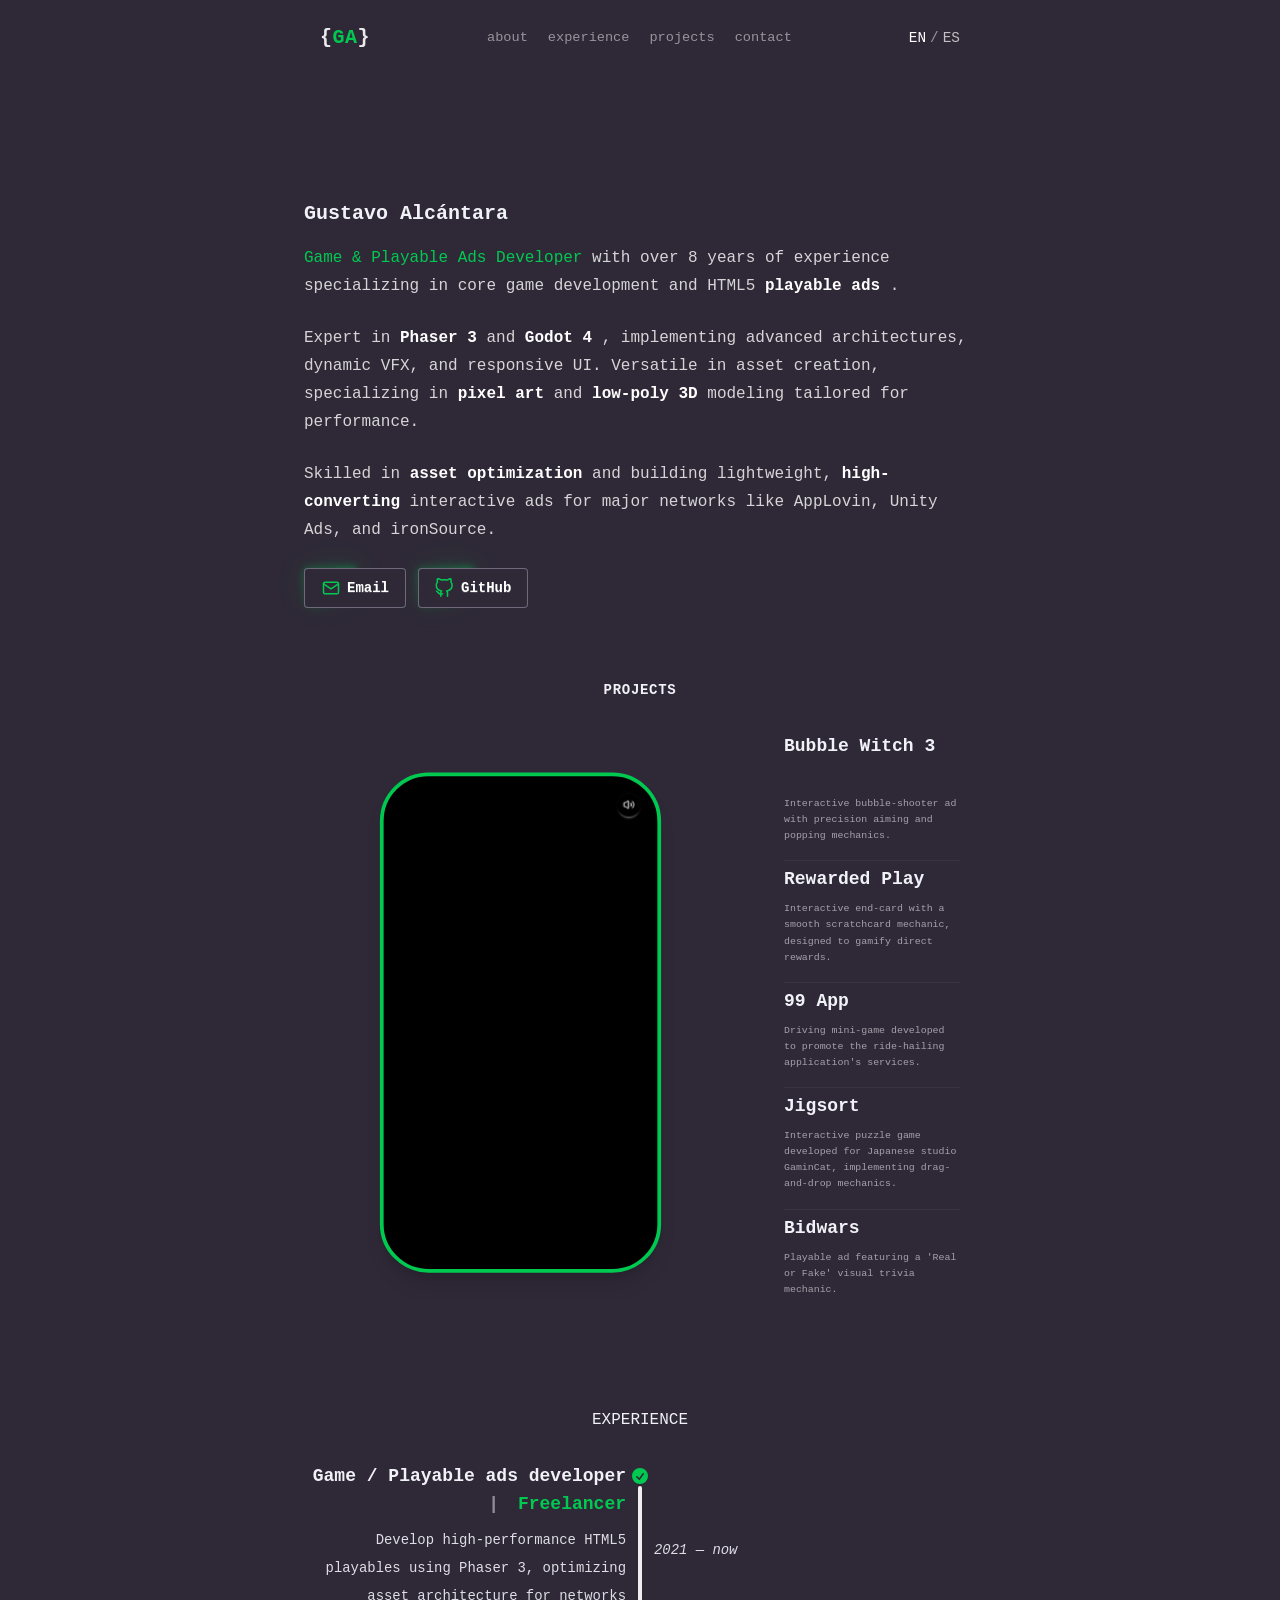
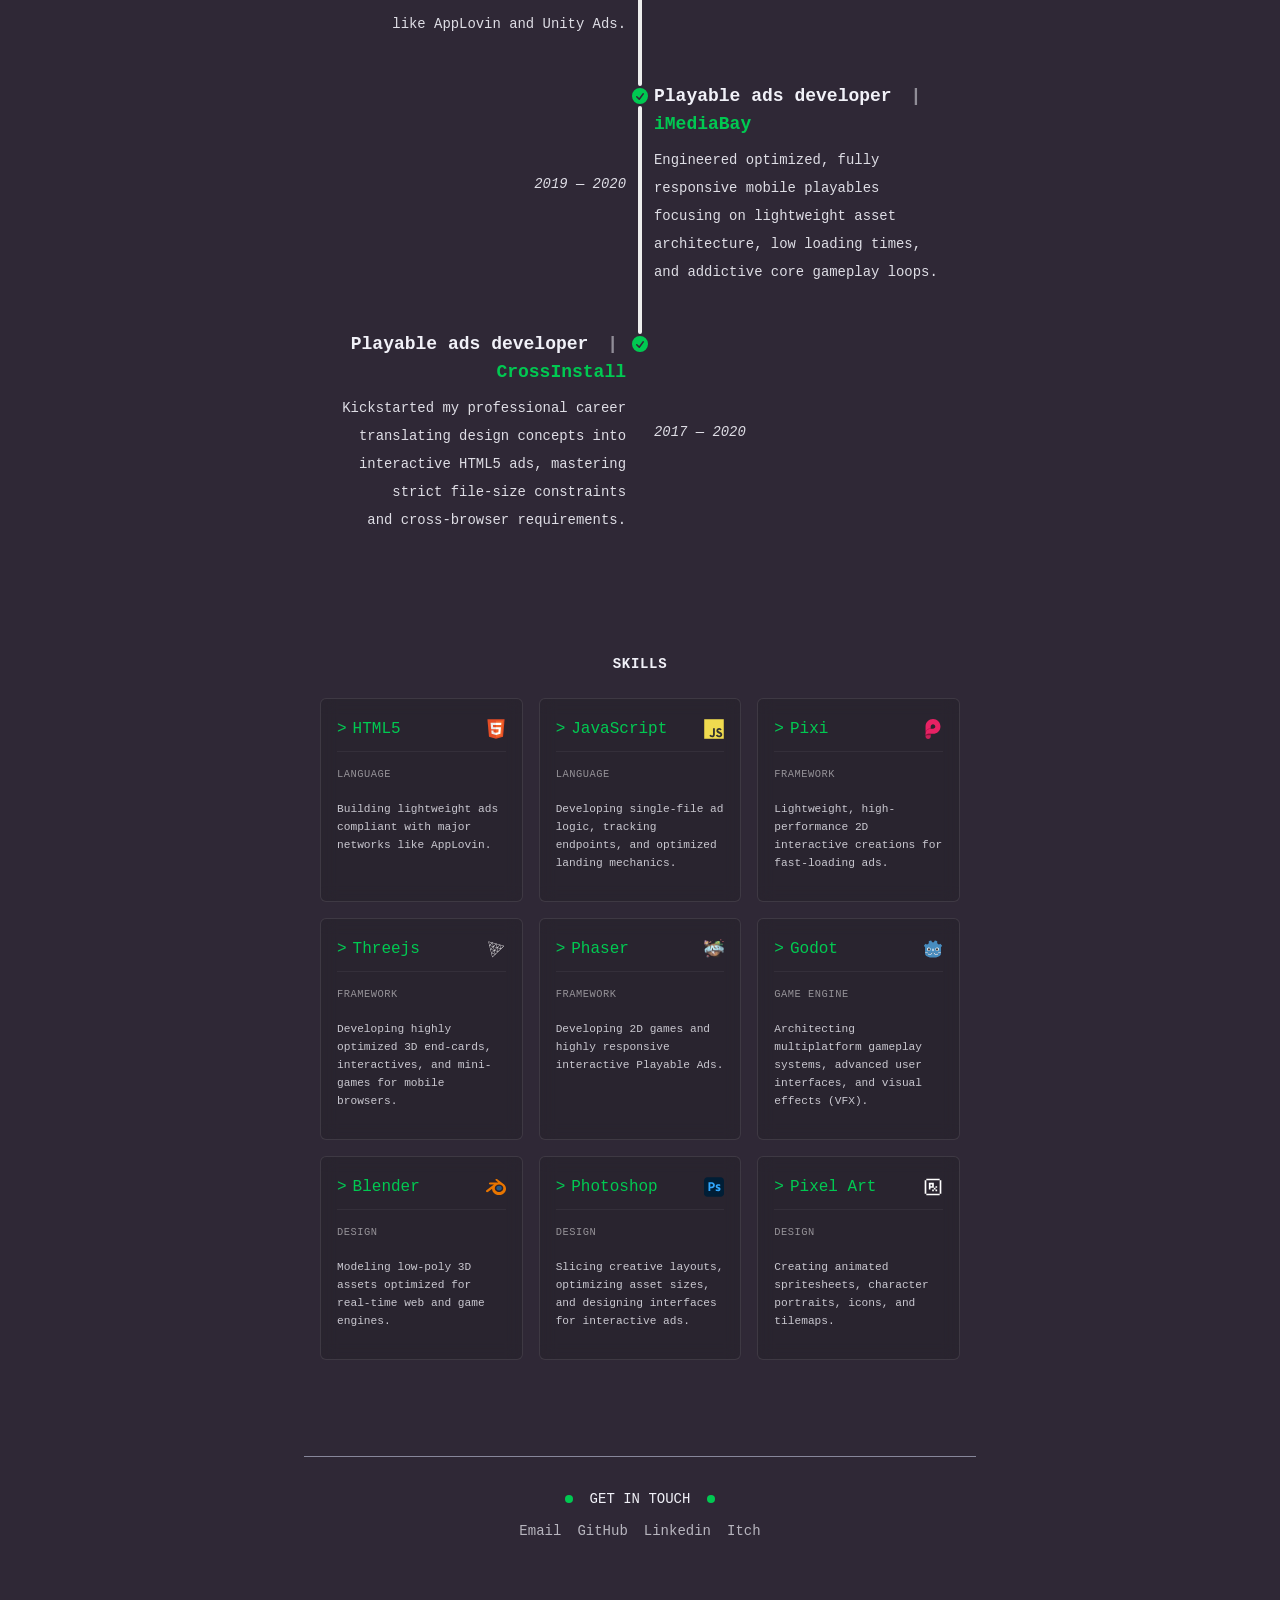
==== commit ffe54ae5: "fix syntax typo" ====
--- a/en/index.html
+++ b/en/index.html
@@ -1 +1,1056 @@
-<!DOCTYPE html><html class=dark lang=en><head><meta charset=utf-8><meta content="width=device-width,initial-scale=1" name=viewport><link href=https://gustavoj94.github.io/es rel=alternate hreflang=es><link href=https://gustavoj94.github.io/en rel=alternate hreflang=en><link href=https://gustavoj94.github.io/pt rel=alternate hreflang=pt><link href=/icon.png rel=icon sizes=32x32 type=image/png><link href=/sitemap-index.xml rel=sitemap><meta content="Astro v7.0.6" name=generator><link href=https://gustavoj94.github.io/en/ rel=canonical><title>Portfolio-Gustavo Alcántara</title><meta content="Portfolio-Gustavo Alcántara" name=title><meta content="Game &amp; Playable Ads Developer" name=description><meta content=website property=og:type><meta content=https://gustavoj94.github.io/en/ property=og:url><meta content="Portfolio-Gustavo Alcántara" property=og:title><meta content="Game &amp; Playable Ads Developer" property=og:description><meta content=https://gustavoj94.github.io/astro/background.-QvGmKkB.png property=og:image><meta content=en property=og:locale><meta content=es property=og:locale:alternate><meta content=en property=og:locale:alternate><meta content=pt property=og:locale:alternate><meta content=summary_large_image property=twitter:card><meta content=https://gustavoj94.github.io/en/ property=twitter:url><meta content="Portfolio-Gustavo Alcántara" property=twitter:title><meta content="Game &amp; Playable Ads Developer" property=twitter:description><meta content=https://gustavoj94.github.io/astro/background.-QvGmKkB.png property=twitter:image><meta content=#ffffff name=theme-color media="(prefers-color-scheme: light)"><meta content=#1a1a2e name=theme-color media="(prefers-color-scheme: dark)"><meta content=true name=astro-view-transitions-enabled><meta content=animate name=astro-view-transitions-fallback><script type=module src=/astro/ClientRouter.astro_astro_type_script_index_0_lang.6Spq5I16.js></script><link href=/astro/index.CFQ86LK7.css rel=stylesheet></head><body class="flex items-center w-full flex-col *:max-w-2xl *:w-full font-mono leading-7 md:px-0 px-5"><header class="flex items-center justify-between -translate-x-1/2 bg-background fixed flex-col gap-4 left-1/2 max-w-7xl md:flex-row md:py-6 px-4 py-4 top-0 w-full z-40"><a href=/en/ class="font-bold font-mono inline-flex items-center md:justify-self-start select-none text-[1.25rem] tracking-wide" aria-label="Gustavo Alcantara - Go to top section"><span class="opacity-90 text-white">{</span><span class=text-green-500>GA</span><span class="opacity-90 text-white">}</span></a><div class="flex items-center justify-center flex-wrap gap-x-4 gap-y-2 md:gap-5"><a href=/en// class="duration-200 transition-colors hover:text-white md:text-[0.85rem] text-[0.9rem] text-white/50 whitespace-nowrap">about</a><a href=/en/#experience class="duration-200 transition-colors hover:text-white md:text-[0.85rem] text-[0.9rem] text-white/50 whitespace-nowrap">experience</a><a href=/en/#projects class="duration-200 transition-colors hover:text-white md:text-[0.85rem] text-[0.9rem] text-white/50 whitespace-nowrap">projects</a><a href=/en/#contact class="duration-200 transition-colors hover:text-white md:text-[0.85rem] text-[0.9rem] text-white/50 whitespace-nowrap">contact</a></div><div class="flex items-center gap-1 mb-4 md:mb-0 md:order-2 order-1 select-none"><a href=/en class="duration-200 transition-colors hover:text-white cursor-pointer md:text-[0.9rem] text-[1.2rem] uppercase text-white">en</a><span class="text-white/50 text-[1.2rem] md:text-[0.9rem]">/</span><a href=/es class="duration-200 transition-colors hover:text-white cursor-pointer md:text-[0.9rem] text-[1.2rem] uppercase text-white/70">es</a></div><div class="w-full -bottom-10 absolute h-18 left-0 pointer-events-none"></div></header><main><section class="mb-10 mt-50" id="Gustavo Alcántara"><h1 class="mb-4 font-semibold text-xl">Gustavo Alcántara</h1><div class="[&amp;_p]:mb-6 leading-7"><p><span class=text-green-500>Game &amp; Playable Ads Developer </span><span class=text-white/80>with over 8 years of experience specializing in core game development and HTML5 <b class=text-white/100>playable ads</b>.</span></p><p class=text-white/80>Expert in <b class=text-white/100>Phaser 3</b> and <b class=text-white/100>Godot 4</b>, implementing advanced architectures, dynamic VFX, and responsive UI. Versatile in asset creation, specializing in <b class=text-white/100>pixel art</b> and <b class=text-white/100>low-poly 3D</b> modeling tailored for performance.</p><p class=text-white/80>Skilled in <b class=text-white/100>asset optimization</b> and building lightweight, <b class=text-white/100>high-converting</b> interactive ads for major networks like AppLovin, Unity Ads, and ironSource.</p></div><div class="flex [&amp;_a]:duration-200 [&amp;_a]:transition-all flex-wrap gap-3 text-[0.82rem]"><div class="text-green-500 aura aura-xs hover:opacity-70"><button class="text-white btn bg-[var(--background)] border-[1px] border-[color-mix(in_oklab,var(--border)_70%,transparent)] shadow-none" onclick="window.location.href=&#34;mailto:gustavo9426@gmail.com&#34;"><svg viewBox="0 0 24 24" fill=none class="text-green-500 h-5 w-5" aria-hidden=true stroke=currentColor stroke-linecap=round stroke-linejoin=round stroke-width=1.8><rect height=14 rx=2 width=18 x=3 y=5></rect><path d="m3 7 9 6 9-6"></path></svg><span>Email</span></button></div><div class="text-green-500 aura aura-xs hover:opacity-70"><button class="text-white btn bg-[var(--background)] border-[1px] border-[color-mix(in_oklab,var(--border)_70%,transparent)] shadow-none" onclick="window.open(&#34;https://github.com/GustavoJ94&#34;,&#34;_blank&#34;,&#34;noreferrer noopener&#34;)"><svg viewBox="0 0 24 24" fill=none class="text-green-500 h-5 w-5" aria-hidden=true stroke=currentColor stroke-linecap=round stroke-linejoin=round stroke-width=1.8><path d="M9 19c-5 1.5-5-2.5-7-3"></path><path d="M15 22v-3.87a3.37 3.37 0 0 0-.94-2.61c3.14-.35 6.44-1.54 6.44-7a5.44 5.44 0 0 0-1.5-3.75 5.07 5.07 0 0 0-.09-3.77s-1.18-.35-3.91 1.48a13.38 13.38 0 0 0-7 0C4.32.65 3.14 1 3.14 1A5.07 5.07 0 0 0 3 4.77 5.44 5.44 0 0 0 1.5 8.52c0 5.42 3.3 6.61 6.44 7a3.37 3.37 0 0 0-.94 2.61V22"></path></svg><span>GitHub</span></button></div></div></section><section class="px-4 max-w-6xl mx-auto py-8 scroll-mt-50" id=projects><h2 class="uppercase tracking-wider font-semibold text-center text-sm mb-8">Projects</h2><div class="flex items-center justify-center w-full flex-col gap-8 md:flex-row md:gap-16 md:items-center"><div class="flex items-center justify-center w-full flex-shrink-0 md:w-[400px]"><div class="my-[-50px] origin-center scale-75 transform"><div class="border-[#00c951] h-[667px] mockup-phone shadow-xl w-[375px]"><div class="border-none bg-black mockup-phone-display relative"><button class="text-white btn absolute backdrop-blur-sm bg-black/60 border-none btn-circle btn-sm hover:bg-black/80 right-4 top-4 z-20" id=global-mute-btn><div class=block id=icon-unmuted><svg viewBox="0 0 24 24" fill=none class="text-white h-4 lucide w-4 lucide-volume-2" xmlns=http://www.w3.org/2000/svg aria-hidden=true height=24 stroke=currentColor stroke-linecap=round stroke-linejoin=round stroke-width=2 width=24><path d="M11 4.702a.705.705 0 0 0-1.203-.498L6.413 7.587A1.4 1.4 0 0 1 5.416 8H3a1 1 0 0 0-1 1v6a1 1 0 0 0 1 1h2.416a1.4 1.4 0 0 1 .997.413l3.383 3.384A.705.705 0 0 0 11 19.298z"></path><path d="M16 9a5 5 0 0 1 0 6"></path><path d="M19.364 18.364a9 9 0 0 0 0-12.728"></path></svg></div><div class=hidden id=icon-muted><svg viewBox="0 0 24 24" fill=none class="text-white h-4 lucide w-4 lucide-volume-x" xmlns=http://www.w3.org/2000/svg aria-hidden=true height=24 stroke=currentColor stroke-linecap=round stroke-linejoin=round stroke-width=2 width=24><path d="M11 4.702a.705.705 0 0 0-1.203-.498L6.413 7.587A1.4 1.4 0 0 1 5.416 8H3a1 1 0 0 0-1 1v6a1 1 0 0 0 1 1h2.416a1.4 1.4 0 0 1 .997.413l3.383 3.384A.705.705 0 0 0 11 19.298z"></path><line x1=22 x2=16 y1=9 y2=15></line><line x1=16 x2=22 y1=9 y2=15></line></svg></div></button><iframe class="w-full aspect-[9/19.5] border-none h-full overflow-hidden" id=preview-iframe loading=lazy scrolling=no src=/playables/example6/index.html title="Live Preview"></iframe></div></div></div></div><div class="w-full flex-1"><ul class=space-y-1><li class="border-b border-white/5 cursor-pointer duration-500 group hidden last:border-0 opacity-0 pb-4 project-item transition-opacity" data-index=0 data-src=/playables/example6/index.html><span class="duration-200 transition-all font-semibold group-hover:text-green-500 inline-block mb-2 text-lg">Bubble Witch 3</span><svg viewBox="0 0 24 24" fill=none class="text-green-500 duration-200 group-hover:opacity-100 group-hover:visible h-3 inline invisible lucide lucide-corner-right-up ml-1 opacity-0 transition-all translate-y-[-2px] w-3" xmlns=http://www.w3.org/2000/svg aria-hidden=true height=24 stroke=currentColor stroke-linecap=round stroke-linejoin=round stroke-width=2 width=24><path d="m10 9 5-5 5 5"></path><path d="M4 20h7a4 4 0 0 0 4-4V4"></path></svg><p class="leading-relaxed max-w-xl opacity-60 text-[0.62rem]">Interactive bubble-shooter ad with precision aiming and popping mechanics.</p></li><li class="border-b border-white/5 cursor-pointer duration-500 group hidden last:border-0 opacity-0 pb-4 project-item transition-opacity" data-index=1 data-src=/playables/example2/index.html><span class="duration-200 transition-all font-semibold group-hover:text-green-500 inline-block mb-2 text-lg">Rewarded Play</span><svg viewBox="0 0 24 24" fill=none class="text-green-500 duration-200 group-hover:opacity-100 group-hover:visible h-3 inline invisible lucide lucide-corner-right-up ml-1 opacity-0 transition-all translate-y-[-2px] w-3" xmlns=http://www.w3.org/2000/svg aria-hidden=true height=24 stroke=currentColor stroke-linecap=round stroke-linejoin=round stroke-width=2 width=24><path d="m10 9 5-5 5 5"></path><path d="M4 20h7a4 4 0 0 0 4-4V4"></path></svg><p class="leading-relaxed max-w-xl opacity-60 text-[0.62rem]">Interactive end-card with a smooth scratchcard mechanic, designed to gamify direct rewards.</p></li><li class="border-b border-white/5 cursor-pointer duration-500 group hidden last:border-0 opacity-0 pb-4 project-item transition-opacity" data-index=2 data-src=/playables/example4/index.html><span class="duration-200 transition-all font-semibold group-hover:text-green-500 inline-block mb-2 text-lg">99 App</span><svg viewBox="0 0 24 24" fill=none class="text-green-500 duration-200 group-hover:opacity-100 group-hover:visible h-3 inline invisible lucide lucide-corner-right-up ml-1 opacity-0 transition-all translate-y-[-2px] w-3" xmlns=http://www.w3.org/2000/svg aria-hidden=true height=24 stroke=currentColor stroke-linecap=round stroke-linejoin=round stroke-width=2 width=24><path d="m10 9 5-5 5 5"></path><path d="M4 20h7a4 4 0 0 0 4-4V4"></path></svg><p class="leading-relaxed max-w-xl opacity-60 text-[0.62rem]">Driving mini-game developed to promote the ride-hailing application&#39;s services.</p></li><li class="border-b border-white/5 cursor-pointer duration-500 group hidden last:border-0 opacity-0 pb-4 project-item transition-opacity" data-index=3 data-src=/playables/example5/index.html><span class="duration-200 transition-all font-semibold group-hover:text-green-500 inline-block mb-2 text-lg">Jigsort</span><svg viewBox="0 0 24 24" fill=none class="text-green-500 duration-200 group-hover:opacity-100 group-hover:visible h-3 inline invisible lucide lucide-corner-right-up ml-1 opacity-0 transition-all translate-y-[-2px] w-3" xmlns=http://www.w3.org/2000/svg aria-hidden=true height=24 stroke=currentColor stroke-linecap=round stroke-linejoin=round stroke-width=2 width=24><path d="m10 9 5-5 5 5"></path><path d="M4 20h7a4 4 0 0 0 4-4V4"></path></svg><p class="leading-relaxed max-w-xl opacity-60 text-[0.62rem]">Interactive puzzle game developed for Japanese studio GaminCat, implementing drag-and-drop mechanics.</p></li><li class="border-b border-white/5 cursor-pointer duration-500 group hidden last:border-0 opacity-0 pb-4 project-item transition-opacity" data-index=4 data-src=/playables/example1/index.html><span class="duration-200 transition-all font-semibold group-hover:text-green-500 inline-block mb-2 text-lg">Bidwars</span><svg viewBox="0 0 24 24" fill=none class="text-green-500 duration-200 group-hover:opacity-100 group-hover:visible h-3 inline invisible lucide lucide-corner-right-up ml-1 opacity-0 transition-all translate-y-[-2px] w-3" xmlns=http://www.w3.org/2000/svg aria-hidden=true height=24 stroke=currentColor stroke-linecap=round stroke-linejoin=round stroke-width=2 width=24><path d="m10 9 5-5 5 5"></path><path d="M4 20h7a4 4 0 0 0 4-4V4"></path></svg><p class="leading-relaxed max-w-xl opacity-60 text-[0.62rem]">Playable ad featuring a &#39;Real or Fake&#39; visual trivia mechanic.</p></li></ul></div></div></section><script type=module>function e(){let e=document.getElementById("global-mute-btn"),t=document.getElementById("preview-iframe"),c=document.querySelectorAll(".project-item"),o=document.getElementById("icon-unmuted"),n=document.getElementById("icon-muted"),d=!1;function l(){try{let e=t.contentWindow;if(!e)return;if(e.Howler&&"function"==typeof e.Howler.mute)return void e.Howler.mute(d);(t.contentDocument||e.document).querySelectorAll("audio, video").forEach(e=>{e.muted=d})}catch(e){console.warn("No se pudo acceder al iframe para aplicar el muteo de Howler:",e)}}Math.ceil(c.length/5),c.length>0&&function(e){let t=5*e,o=t+5;c.forEach((e,c)=>{c>=t&&c<o?(e.classList.remove("hidden"),setTimeout(()=>{e.classList.add("opacity-100")},10)):(e.classList.remove("opacity-100"),e.classList.add("hidden"))})}(0),c.forEach(e=>{e.addEventListener("click",()=>{let c=e.getAttribute("data-src");t&&c&&t.getAttribute("src")!==c&&t.setAttribute("src",c)})}),e?.addEventListener("click",()=>{d=!d,d?(o?.classList.replace("block","hidden"),n?.classList.replace("hidden","block")):(n?.classList.replace("block","hidden"),o?.classList.replace("hidden","block")),l()}),t?.addEventListener("load",()=>{d&&setTimeout(l,150)})}e(),document.addEventListener("astro:page-load",e)</script><section class=scroll-mt-50 id=experience><h2 class="uppercase text-center mb-6 mt-15">Experience</h2><ul class="max-md:timeline-compact timeline timeline-snap-icon timeline-vertical"><li><div class="mb-10 timeline-start md:text-end"><div><div class="direct-children-inline font-black text-lg"><span>Game / Playable ads developer</span><span class="mx-2 opacity-50">|</span><span class="text-green-500 font-semibold">Freelancer</span></div><div class=mt-2><p class="inline-block max-w-2xl opacity-90 text-[0.87rem] text-balance">Develop high-performance HTML5 playables using Phaser 3, optimizing asset architecture for networks like AppLovin and Unity Ads.</p></div></div></div><div class=timeline-middle><svg viewBox="0 0 20 20" fill=currentColor class="text-green-500 h-5 w-5" xmlns=http://www.w3.org/2000/svg><path d="M10 18a8 8 0 100-16 8 8 0 000 16zm3.857-9.809a.75.75 0 00-1.214-.882l-3.483 4.79-1.88-1.88a.75.75 0 10-1.06 1.061l2.5 2.5a.75.75 0 001.137-.089l4-5.5z" clip-rule=evenodd fill-rule=evenodd></path></svg></div><div class="mb-10 timeline-end"><time class="opacity-90 text-[0.87rem] font-mono italic">2021 — now</time></div><hr></li><li><hr><div class="mb-10 timeline-start"><time class="opacity-90 text-[0.87rem] font-mono italic">2019 — 2020</time></div><div class=timeline-middle><svg viewBox="0 0 20 20" fill=currentColor class="text-green-500 h-5 w-5" xmlns=http://www.w3.org/2000/svg><path d="M10 18a8 8 0 100-16 8 8 0 000 16zm3.857-9.809a.75.75 0 00-1.214-.882l-3.483 4.79-1.88-1.88a.75.75 0 10-1.06 1.061l2.5 2.5a.75.75 0 001.137-.089l4-5.5z" clip-rule=evenodd fill-rule=evenodd></path></svg></div><div class="mb-10 timeline-end"><div><div class="direct-children-inline font-black text-lg"><span>Playable ads developer</span><span class="mx-2 opacity-50">|</span><span class="text-green-500 font-semibold">iMediaBay</span></div><div class=mt-2><p class="inline-block max-w-2xl opacity-90 text-[0.87rem] text-balance">Engineered optimized, fully responsive mobile playables focusing on lightweight asset architecture, low loading times, and addictive core gameplay loops.</p></div></div></div><hr></li><li><hr><div class="mb-10 timeline-start md:text-end"><div><div class="direct-children-inline font-black text-lg"><span>Playable ads developer</span><span class="mx-2 opacity-50">|</span><span class="text-green-500 font-semibold">CrossInstall</span></div><div class=mt-2><p class="inline-block max-w-2xl opacity-90 text-[0.87rem] text-balance">Kickstarted my professional career translating design concepts into interactive HTML5 ads, mastering strict file-size constraints and cross-browser requirements.</p></div></div></div><div class=timeline-middle><svg viewBox="0 0 20 20" fill=currentColor class="text-green-500 h-5 w-5" xmlns=http://www.w3.org/2000/svg><path d="M10 18a8 8 0 100-16 8 8 0 000 16zm3.857-9.809a.75.75 0 00-1.214-.882l-3.483 4.79-1.88-1.88a.75.75 0 10-1.06 1.061l2.5 2.5a.75.75 0 001.137-.089l4-5.5z" clip-rule=evenodd fill-rule=evenodd></path></svg></div><div class="mb-10 timeline-end"><time class="opacity-90 text-[0.87rem] font-mono italic">2017 — 2020</time></div></li></ul></section><section class="px-4 max-w-6xl mx-auto mt-20"><h2 class="uppercase tracking-wider font-semibold text-center text-sm mb-6">Skills</h2><div class="grid grid-cols-1 gap-4 md:grid-cols-3"><article class="flex justify-between flex-col backdrop-blur-sm bg-neutral-900/20 border border-white/10 duration-200 hover:border-green-500/30 p-4 rounded-sm transition-colors"><div><div class="flex items-center justify-between border-b border-white/5 pb-2"><p class="flex items-center text-green-500 font-medium gap-1.5"><span>&gt;</span>HTML5</p><div class="flex items-center text-green-500 h-5 justify-center w-5"><svg viewBox="0 0 128 128"><path d="M19.037 113.876L9.032 1.661h109.936l-10.016 112.198-45.019 12.48z" fill=#E44D26></path><path d="M64 116.8l36.378-10.086 8.559-95.878H64z" fill=#F16529></path><path d="M64 52.455H45.788L44.53 38.361H64V24.599H29.489l.33 3.692 3.382 37.927H64zm0 35.743l-.061.017-15.327-4.14-.979-10.975H33.816l1.928 21.609 28.193 7.826.063-.017z" fill=#EBEBEB></path><path d="M63.952 52.455v13.763h16.947l-1.597 17.849-15.35 4.143v14.319l28.215-7.82.207-2.325 3.234-36.233.335-3.696h-3.708zm0-27.856v13.762h33.244l.276-3.092.628-6.978.329-3.692z" fill=#fff></path></svg></div></div><span class="inline-block pt-2 text-[0.65rem] text-white/50 tracking-wider uppercase">Language</span><p class="leading-relaxed opacity-80 py-3 text-[0.70rem]">Building lightweight ads compliant with major networks like AppLovin.</p></div></article><article class="flex justify-between flex-col backdrop-blur-sm bg-neutral-900/20 border border-white/10 duration-200 hover:border-green-500/30 p-4 rounded-sm transition-colors"><div><div class="flex items-center justify-between border-b border-white/5 pb-2"><p class="flex items-center text-green-500 font-medium gap-1.5"><span>&gt;</span>JavaScript</p><div class="flex items-center text-green-500 h-5 justify-center w-5"><svg viewBox="0 0 128 128"><path d="M1.408 1.408h125.184v125.185H1.408z" fill=#F0DB4F></path><path d="M116.347 96.736c-.917-5.711-4.641-10.508-15.672-14.981-3.832-1.761-8.104-3.022-9.377-5.926-.452-1.69-.512-2.642-.226-3.665.821-3.32 4.784-4.355 7.925-3.403 2.023.678 3.938 2.237 5.093 4.724 5.402-3.498 5.391-3.475 9.163-5.879-1.381-2.141-2.118-3.129-3.022-4.045-3.249-3.629-7.676-5.498-14.756-5.355l-3.688.477c-3.534.893-6.902 2.748-8.877 5.235-5.926 6.724-4.236 18.492 2.975 23.335 7.104 5.332 17.54 6.545 18.873 11.531 1.297 6.104-4.486 8.08-10.234 7.378-4.236-.881-6.592-3.034-9.139-6.949-4.688 2.713-4.688 2.713-9.508 5.485 1.143 2.499 2.344 3.63 4.26 5.795 9.068 9.198 31.76 8.746 35.83-5.176.165-.478 1.261-3.666.38-8.581zM69.462 58.943H57.753l-.048 30.272c0 6.438.333 12.34-.714 14.149-1.713 3.558-6.152 3.117-8.175 2.427-2.059-1.012-3.106-2.451-4.319-4.485-.333-.584-.583-1.036-.667-1.071l-9.52 5.83c1.583 3.249 3.915 6.069 6.902 7.901 4.462 2.678 10.459 3.499 16.731 2.059 4.082-1.189 7.604-3.652 9.448-7.401 2.666-4.915 2.094-10.864 2.07-17.444.06-10.735.001-21.468.001-32.237z" fill=#323330></path></svg></div></div><span class="inline-block pt-2 text-[0.65rem] text-white/50 tracking-wider uppercase">Language</span><p class="leading-relaxed opacity-80 py-3 text-[0.70rem]">Developing single-file ad logic, tracking endpoints, and optimized landing mechanics.</p></div></article><article class="flex justify-between flex-col backdrop-blur-sm bg-neutral-900/20 border border-white/10 duration-200 hover:border-green-500/30 p-4 rounded-sm transition-colors"><div><div class="flex items-center justify-between border-b border-white/5 pb-2"><p class="flex items-center text-green-500 font-medium gap-1.5"><span>&gt;</span>Pixi</p><div class="flex items-center text-green-500 h-5 justify-center w-5"><svg viewBox="0 0 128 128"><path d="M64.002 0c-26.35 0-47.711 21.361-47.711 47.712 0 .516.007 1.029.024 1.54v50.521h.005v11.524c0 .09-.005.176-.005.265 0 .089.006.175.01.264v.214h.005c.254 8.855 7.504 15.958 16.421 15.958 8.918 0 16.247-7.103 16.501-15.958V95.115h13.634c.369.009.742.01 1.112.01 26.35 0 47.712-21.062 47.712-47.413 0-26.35-21.356-47.707-47.707-47.707zm0 33.036c8.107 0 14.681 6.574 14.681 14.681s-6.574 14.471-14.68 14.471v-.005H49.266V47.717c0-8.107 6.629-14.68 14.735-14.68z" fill=#e72264></path><path d="M32.34 95.122h16.89v16.922h-.075C48.9 120.9 41.649 128 32.732 128c-8.918 0-16.174-7.1-16.428-15.956h-.005v-.213c0-.09-.009-.179-.009-.268 0-.089.005-.173.005-.262v-1.193c.507-7.92 7.982-14.986 16.04-14.986z" fill=#1d1d1b opacity=.15></path><path d="M16.317 74.768v20.346c0-17.924 15.061-32.678 32.94-32.922V55.7c-13.289 1.397-25.055 8.552-32.94 19.067Z" fill=#000 opacity=.025></path><path d="M16.344 110.424c3.882-2.85 8.592-4.528 13.676-4.528h19.242V95.114H32.776c-8.708 0-15.827 6.753-16.432 15.31z" fill=#000 opacity=.05></path><path d="M49.257 62.192v-5.895c-13.4 1.313-25.225 8.624-32.94 19.357v19.46c0-17.924 15.061-32.678 32.94-32.922z" fill=#000 opacity=.025></path><path d="M32.776 95.114c-8.472 0-15.444 6.397-16.37 14.624 3.878-3.027 8.668-4.817 13.864-4.817h18.987v-9.803H32.772Z" fill=#000 opacity=.05></path><path d="M49.257 62.192v-5.303c-13.52 1.225-25.42 8.713-32.94 19.687v18.533c0-17.923 15.061-32.677 32.94-32.922z" fill=#000 opacity=.025></path><path d="M32.776 95.114c-8.236 0-15.052 6.04-16.28 13.934 3.855-3.2 8.725-5.11 14.023-5.11h18.738v-8.824H32.772Z" fill=#000 opacity=.05></path><path d="M49.257 62.192v-4.706C35.6 58.616 23.618 66.31 16.317 77.55v17.563c0-17.924 15.061-32.678 32.94-32.922z" fill=#000 opacity=.025></path><path d="M32.776 95.114c-8 0-14.665 5.702-16.16 13.262 3.824-3.38 8.76-5.418 14.157-5.418h18.489v-7.844z" fill=#000 opacity=.05></path><path d="M49.257 62.192v-4.105c-13.819 1.024-25.892 8.957-32.94 20.492v16.535c0-17.924 15.061-32.678 32.94-32.922z" fill=#000 opacity=.025></path><path d="M32.776 95.114c-7.76 0-14.26 5.364-16.01 12.58 3.772-3.552 8.771-5.72 14.256-5.72h18.235v-6.865H32.772Z" fill=#000 opacity=.05></path><path d="M49.257 62.192v-3.504c-14.001.917-26.19 9.122-32.94 20.995v15.43c0-17.923 15.061-32.677 32.94-32.921z" fill=#000 opacity=.025></path><path d="M32.776 95.114c-7.515 0-13.846 5.03-15.827 11.9 3.704-3.727 8.753-6.02 14.327-6.02h17.986v-5.88z" fill=#000 opacity=.05></path><path d="M49.257 62.192v-2.899c-14.215.797-26.542 9.332-32.94 21.588v14.233c0-17.924 15.061-32.678 32.94-32.922z" fill=#000 opacity=.025></path><path d="M32.776 95.114c-7.261 0-13.423 4.7-15.617 11.223 3.62-3.896 8.716-6.322 14.362-6.322h17.736v-4.901H32.772Z" fill=#000 opacity=.05></path><path d="M49.257 62.192v-2.289c-14.478.668-26.97 9.603-32.94 22.309v12.902c0-17.924 15.061-32.678 32.94-32.922z" fill=#000 opacity=.025></path><path d="M32.776 95.114c-7.012 0-12.995 4.385-15.377 10.56 3.522-4.07 8.65-6.638 14.375-6.638h17.488v-3.922z" fill=#000 opacity=.05></path><path d="M49.257 62.192v-1.666c-14.811.53-27.517 9.968-32.94 23.23v11.358c0-17.924 15.061-32.678 32.94-32.922z" fill=#000 opacity=.025></path><path d="M32.776 95.114c-6.758 0-12.563 4.073-15.1 9.896 3.396-4.242 8.56-6.954 14.352-6.954h17.234v-2.942z" fill=#000 opacity=.05></path></svg></div></div><span class="inline-block pt-2 text-[0.65rem] text-white/50 tracking-wider uppercase">Framework</span><p class="leading-relaxed opacity-80 py-3 text-[0.70rem]">Lightweight, high-performance 2D interactive creations for fast-loading ads.</p></div></article><article class="flex justify-between flex-col backdrop-blur-sm bg-neutral-900/20 border border-white/10 duration-200 hover:border-green-500/30 p-4 rounded-sm transition-colors"><div><div class="flex items-center justify-between border-b border-white/5 pb-2"><p class="flex items-center text-green-500 font-medium gap-1.5"><span>&gt;</span>Threejs</p><div class="flex items-center text-green-500 h-5 justify-center w-5"><svg viewBox="0 0 128 128"><g fill=#ffffff font-family=sans-serif font-weight=400><path d="M16.219 15.762a1.129 1.129 0 00-1.076 1.399l24.394 98.742a1.129 1.129 0 001.879.544l73.386-70.59a1.129 1.129 0 00-.47-1.899L16.55 15.806a1.129 1.129 0 00-.331-.044zm1.584 2.754l94.024 27.07-70.566 67.877-23.458-94.947z" overflow=visible style=line-height:normal;font-variant-ligatures:normal;font-variant-position:normal;font-variant-caps:normal;font-variant-numeric:normal;font-variant-alternates:normal;font-variant-east-asian:normal;font-feature-settings:normal;font-variation-settings:normal;text-indent:0;text-align:start;text-decoration-line:none;text-decoration-style:solid;text-decoration-color:#000;text-transform:none;text-orientation:mixed;white-space:normal;shape-padding:0;shape-margin:0;inline-size:0;isolation:auto;mix-blend-mode:normal;solid-color:#000;solid-opacity:1></path><path d="M65.137 29.84a1.129 1.129 0 00-.807.315L27.654 65.46a1.129 1.129 0 00.471 1.898L76.984 81.44a1.129 1.129 0 001.409-1.355L66.21 30.698a1.129 1.129 0 00-1.073-.858zm-.651 3.3L75.734 78.73l-45.104-13L64.486 33.14z" overflow=visible style=line-height:normal;font-variant-ligatures:normal;font-variant-position:normal;font-variant-caps:normal;font-variant-numeric:normal;font-variant-alternates:normal;font-variant-east-asian:normal;font-feature-settings:normal;font-variation-settings:normal;text-indent:0;text-align:start;text-decoration-line:none;text-decoration-style:solid;text-decoration-color:#000;text-transform:none;text-orientation:mixed;white-space:normal;shape-padding:0;shape-margin:0;inline-size:0;isolation:auto;mix-blend-mode:normal;solid-color:#000;solid-opacity:1></path><path d="M46.914 47.313a1.129 1.129 0 00-1.076 1.399l6.054 24.531a1.129 1.129 0 001.88.543l18.222-17.563a1.129 1.129 0 00-.472-1.898l-24.277-6.968a1.129 1.129 0 00-.331-.044zm1.583 2.751l20.522 5.89L53.614 70.8l-5.117-20.736z" overflow=visible style=line-height:normal;font-variant-ligatures:normal;font-variant-position:normal;font-variant-caps:normal;font-variant-numeric:normal;font-variant-alternates:normal;font-variant-east-asian:normal;font-feature-settings:normal;font-variation-settings:normal;text-indent:0;text-align:start;text-decoration-line:none;text-decoration-style:solid;text-decoration-color:#000;text-transform:none;text-orientation:mixed;white-space:normal;shape-padding:0;shape-margin:0;inline-size:0;isolation:auto;mix-blend-mode:normal;solid-color:#000;solid-opacity:1></path><path d="M40.902 22.809a1.129 1.129 0 00-.807.316L21.873 40.687a1.129 1.129 0 00.472 1.898l24.273 6.969a1.129 1.129 0 001.408-1.356l-6.051-24.53a1.129 1.129 0 00-1.073-.86zm-.65 3.3l5.114 20.736-20.517-5.89 15.403-14.847zM89.453 36.793a1.129 1.129 0 00-.806.316L70.423 54.67a1.129 1.129 0 00.472 1.899l24.274 6.968a1.129 1.129 0 001.408-1.356l-6.05-24.53a1.129 1.129 0 00-1.074-.859zm-.65 3.3l5.114 20.737L73.4 54.94l15.403-14.846zM52.944 71.864a1.129 1.129 0 00-.74.315L33.982 89.742a1.129 1.129 0 00.472 1.898l24.278 6.968a1.129 1.129 0 001.407-1.355l-6.055-24.531a1.129 1.129 0 00-1.14-.858zm-.582 3.3l5.118 20.737-20.522-5.89 15.404-14.846z" overflow=visible style=line-height:normal;font-variant-ligatures:normal;font-variant-position:normal;font-variant-caps:normal;font-variant-numeric:normal;font-variant-alternates:normal;font-variant-east-asian:normal;font-feature-settings:normal;font-variation-settings:normal;text-indent:0;text-align:start;text-decoration-line:none;text-decoration-style:solid;text-decoration-color:#000;text-transform:none;text-orientation:mixed;white-space:normal;shape-padding:0;shape-margin:0;inline-size:0;isolation:auto;mix-blend-mode:normal;solid-color:#000;solid-opacity:1></path></g></svg></div></div><span class="inline-block pt-2 text-[0.65rem] text-white/50 tracking-wider uppercase">Framework</span><p class="leading-relaxed opacity-80 py-3 text-[0.70rem]">Developing highly optimized 3D end-cards, interactives, and mini-games for mobile browsers.</p></div></article><article class="flex justify-between flex-col backdrop-blur-sm bg-neutral-900/20 border border-white/10 duration-200 hover:border-green-500/30 p-4 rounded-sm transition-colors"><div><div class="flex items-center justify-between border-b border-white/5 pb-2"><p class="flex items-center text-green-500 font-medium gap-1.5"><span>&gt;</span>Phaser</p><div class="flex items-center text-green-500 h-5 justify-center w-5"><svg viewBox="0 0 360 331" xmlns=http://www.w3.org/2000/svg height=331 width=382 xmlns:xlink=http://www.w3.org/1999/xlink><image height=331 width=382 x=0 xlink:href="[data-uri]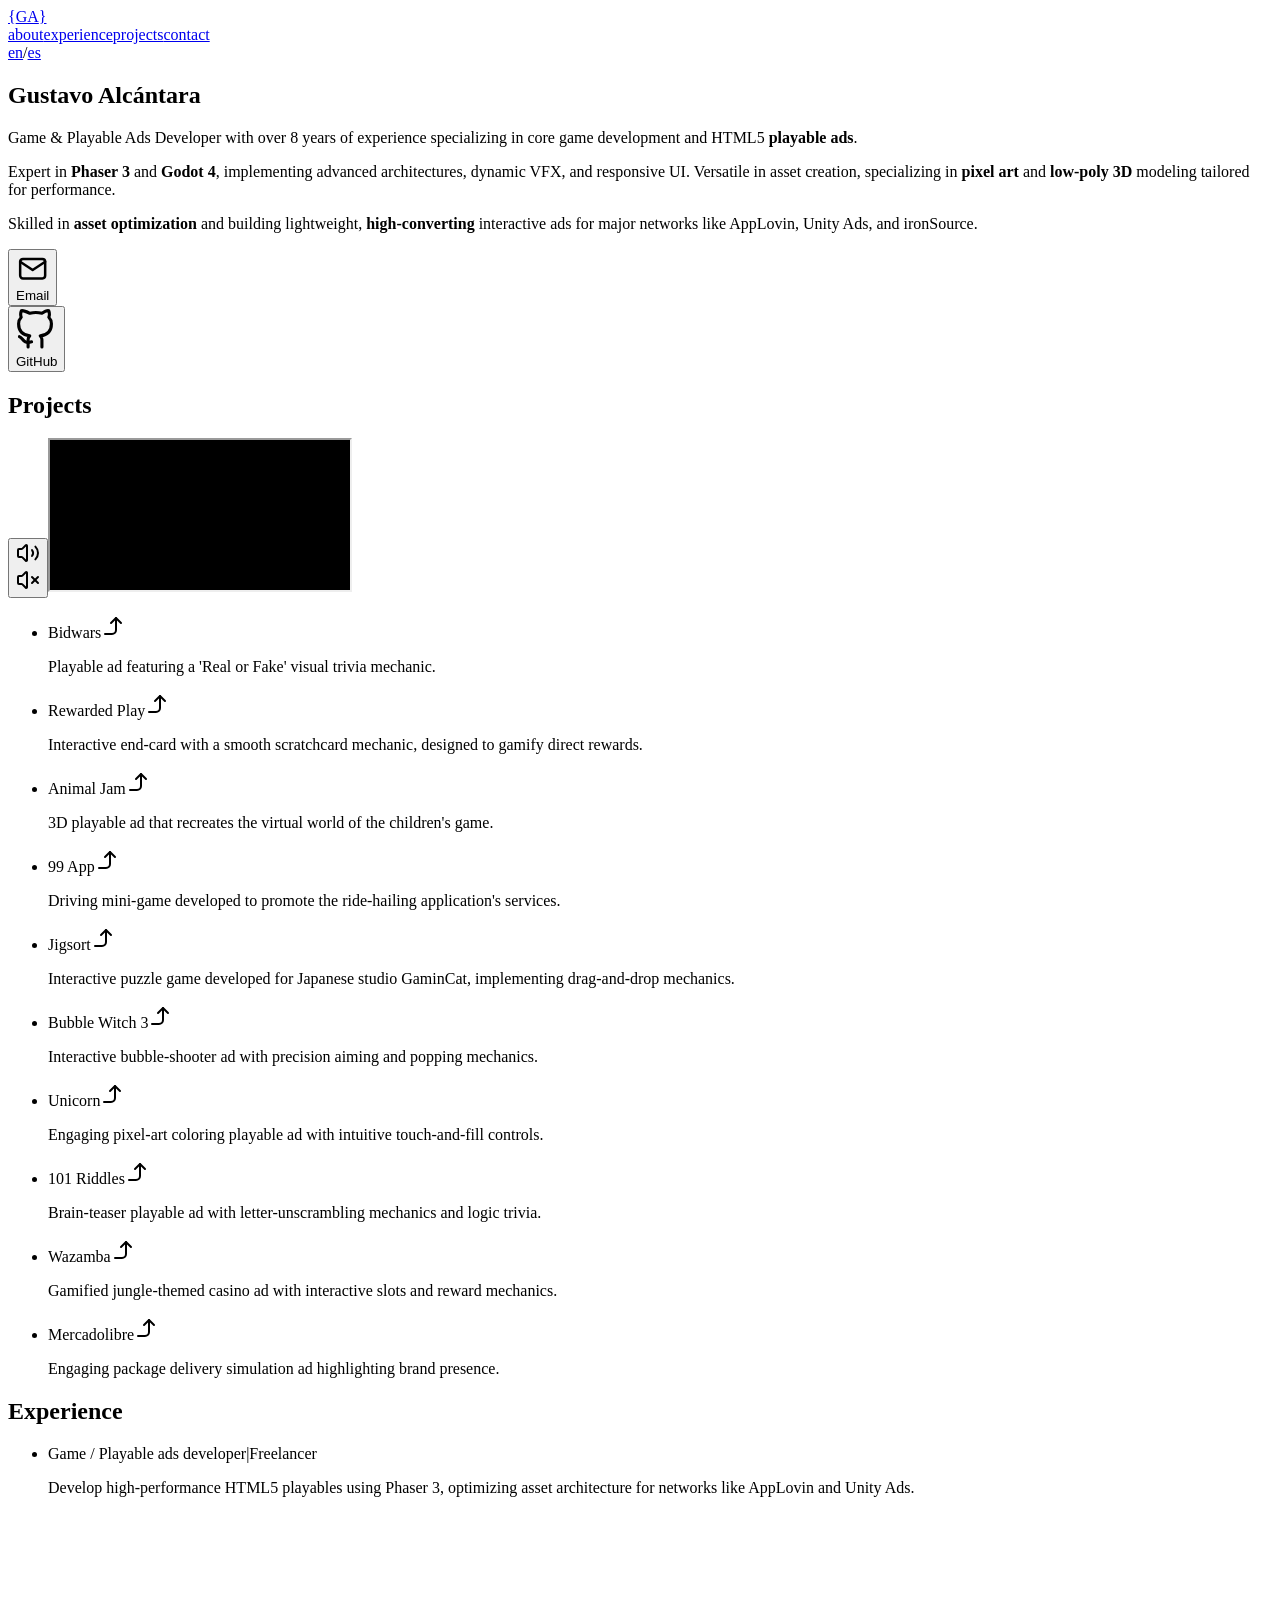
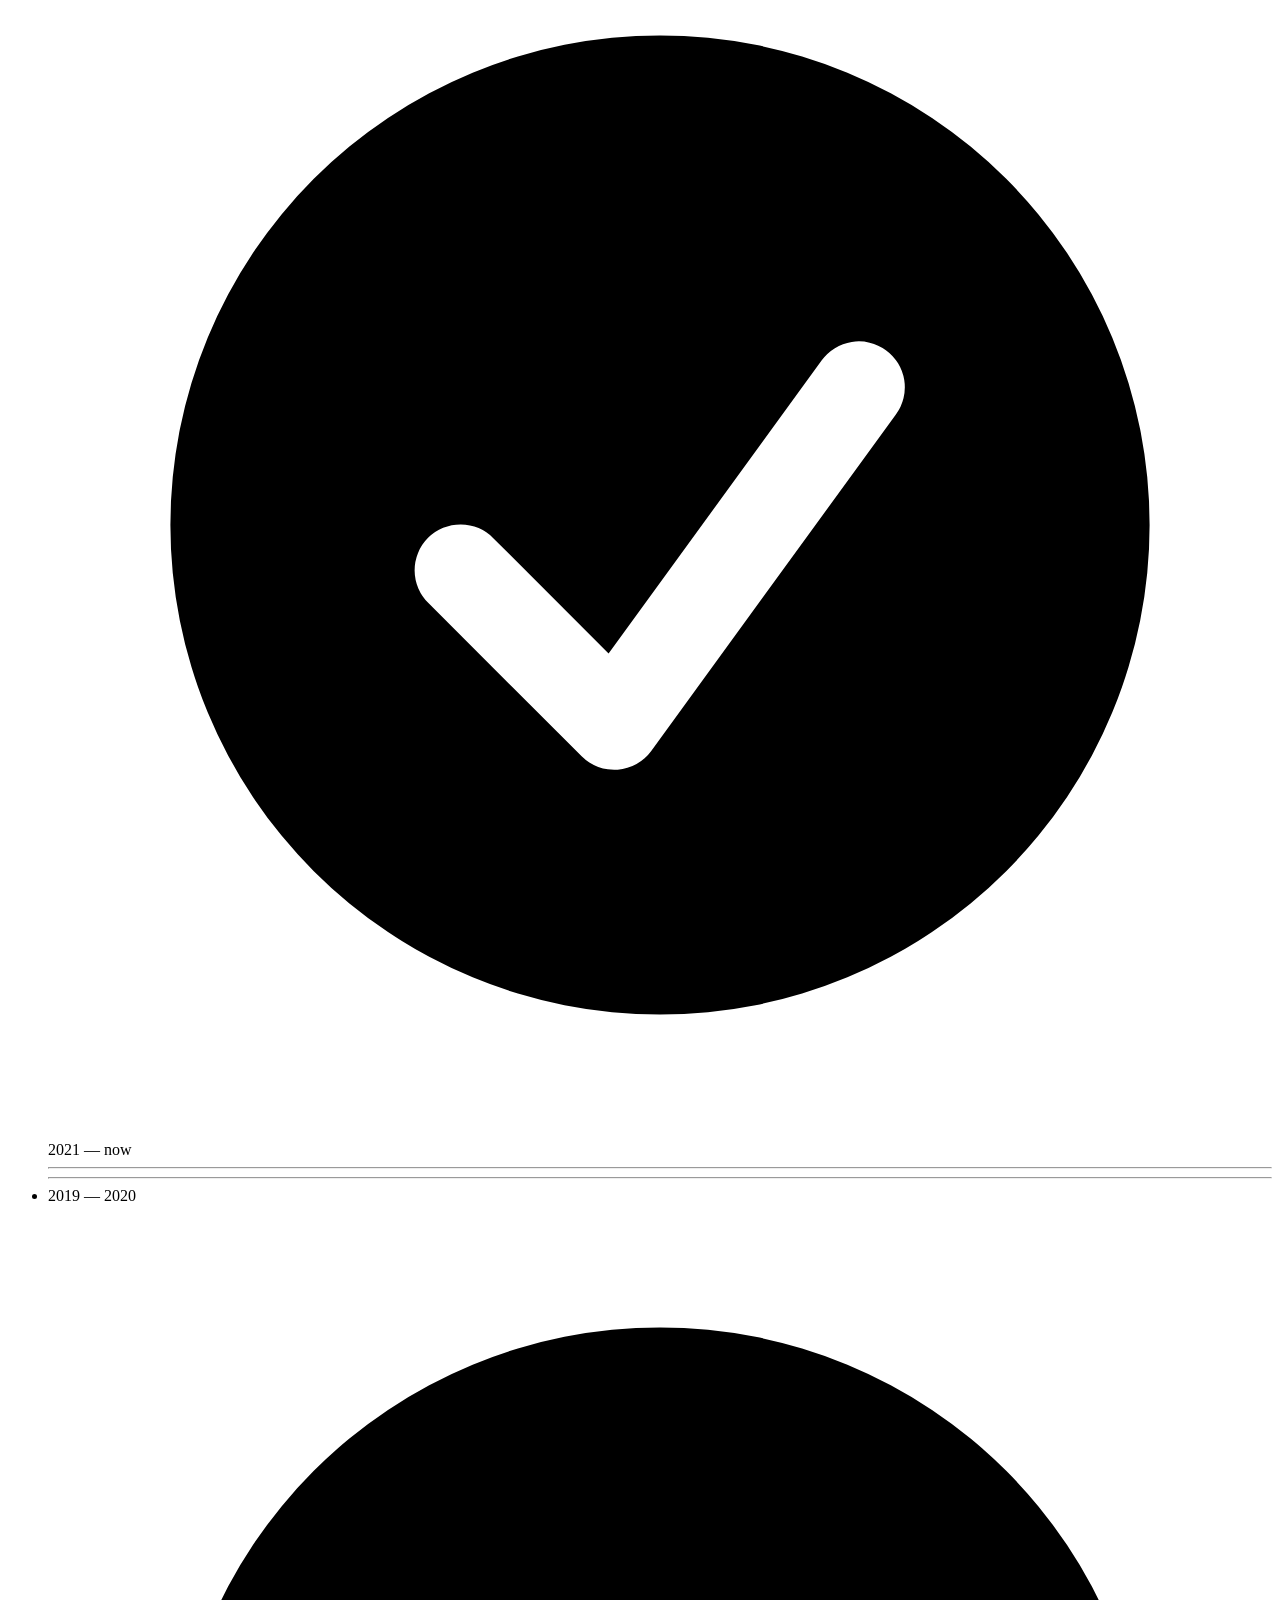
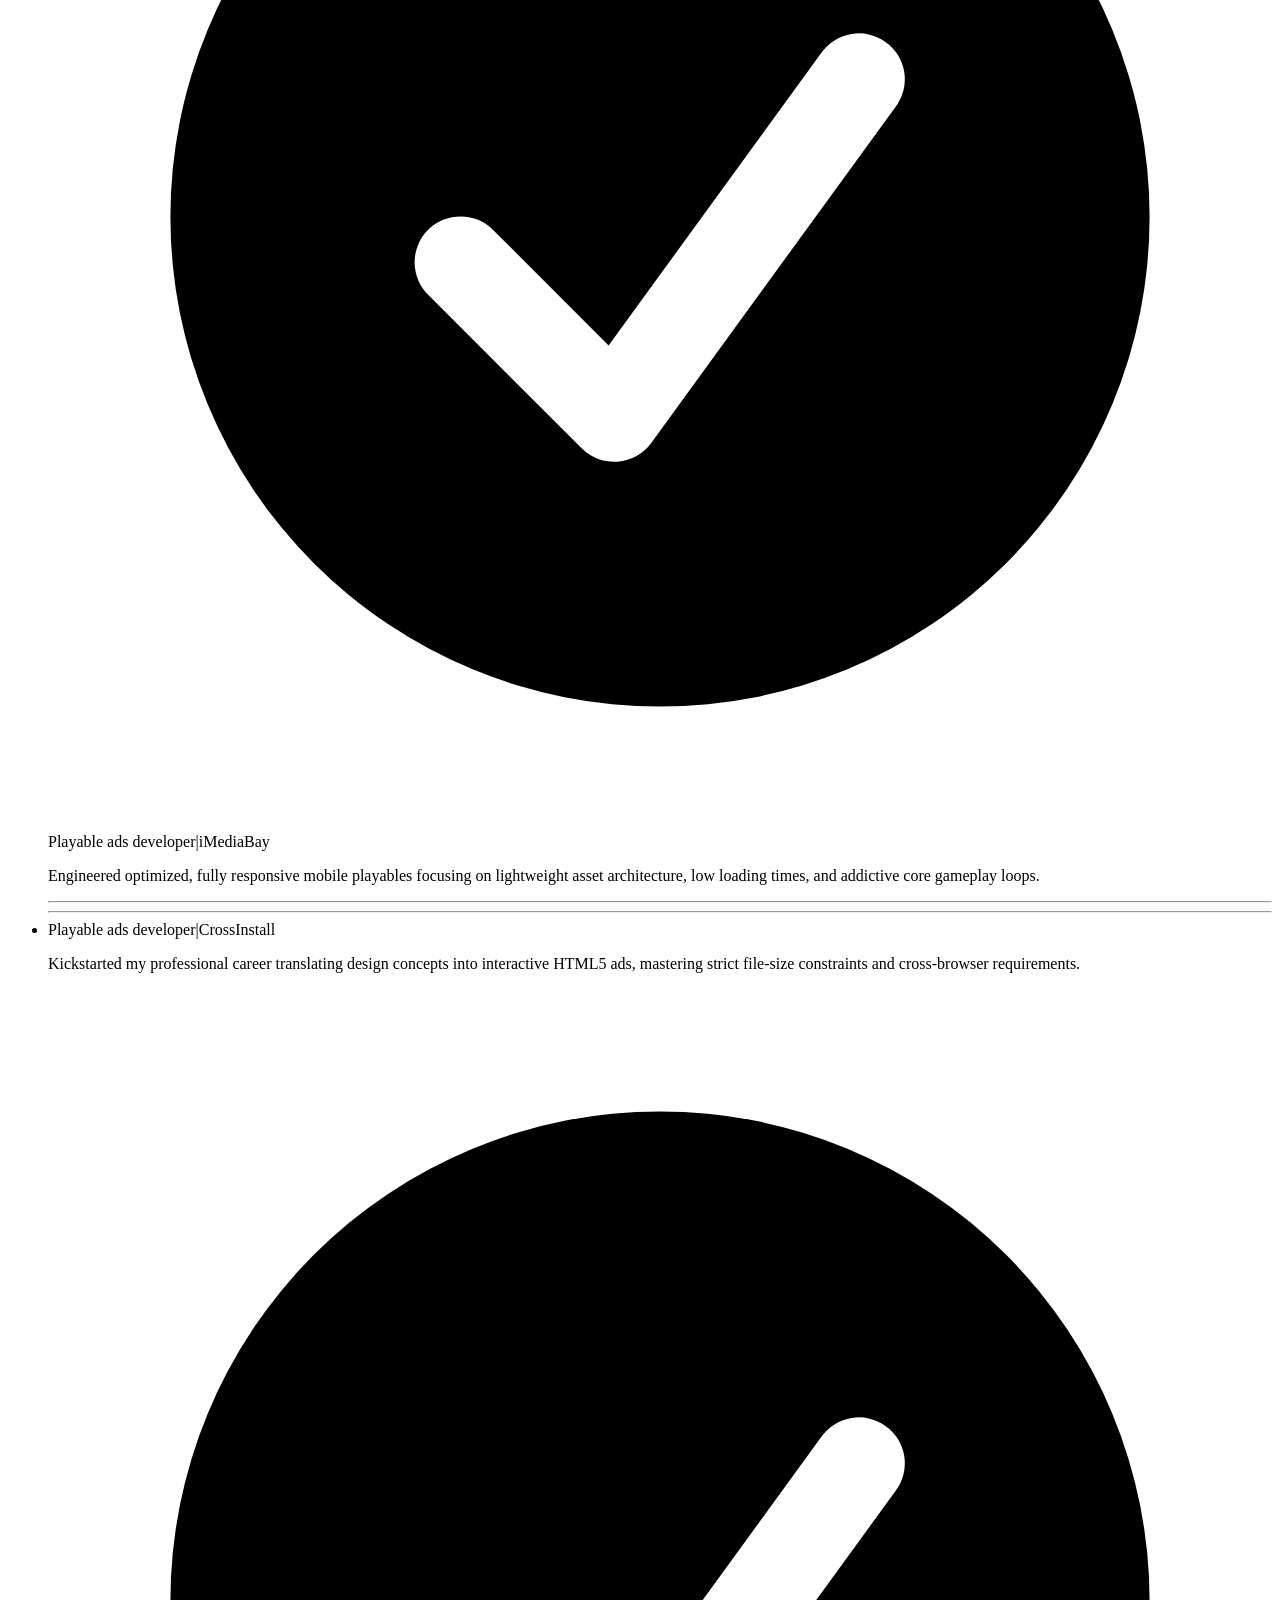
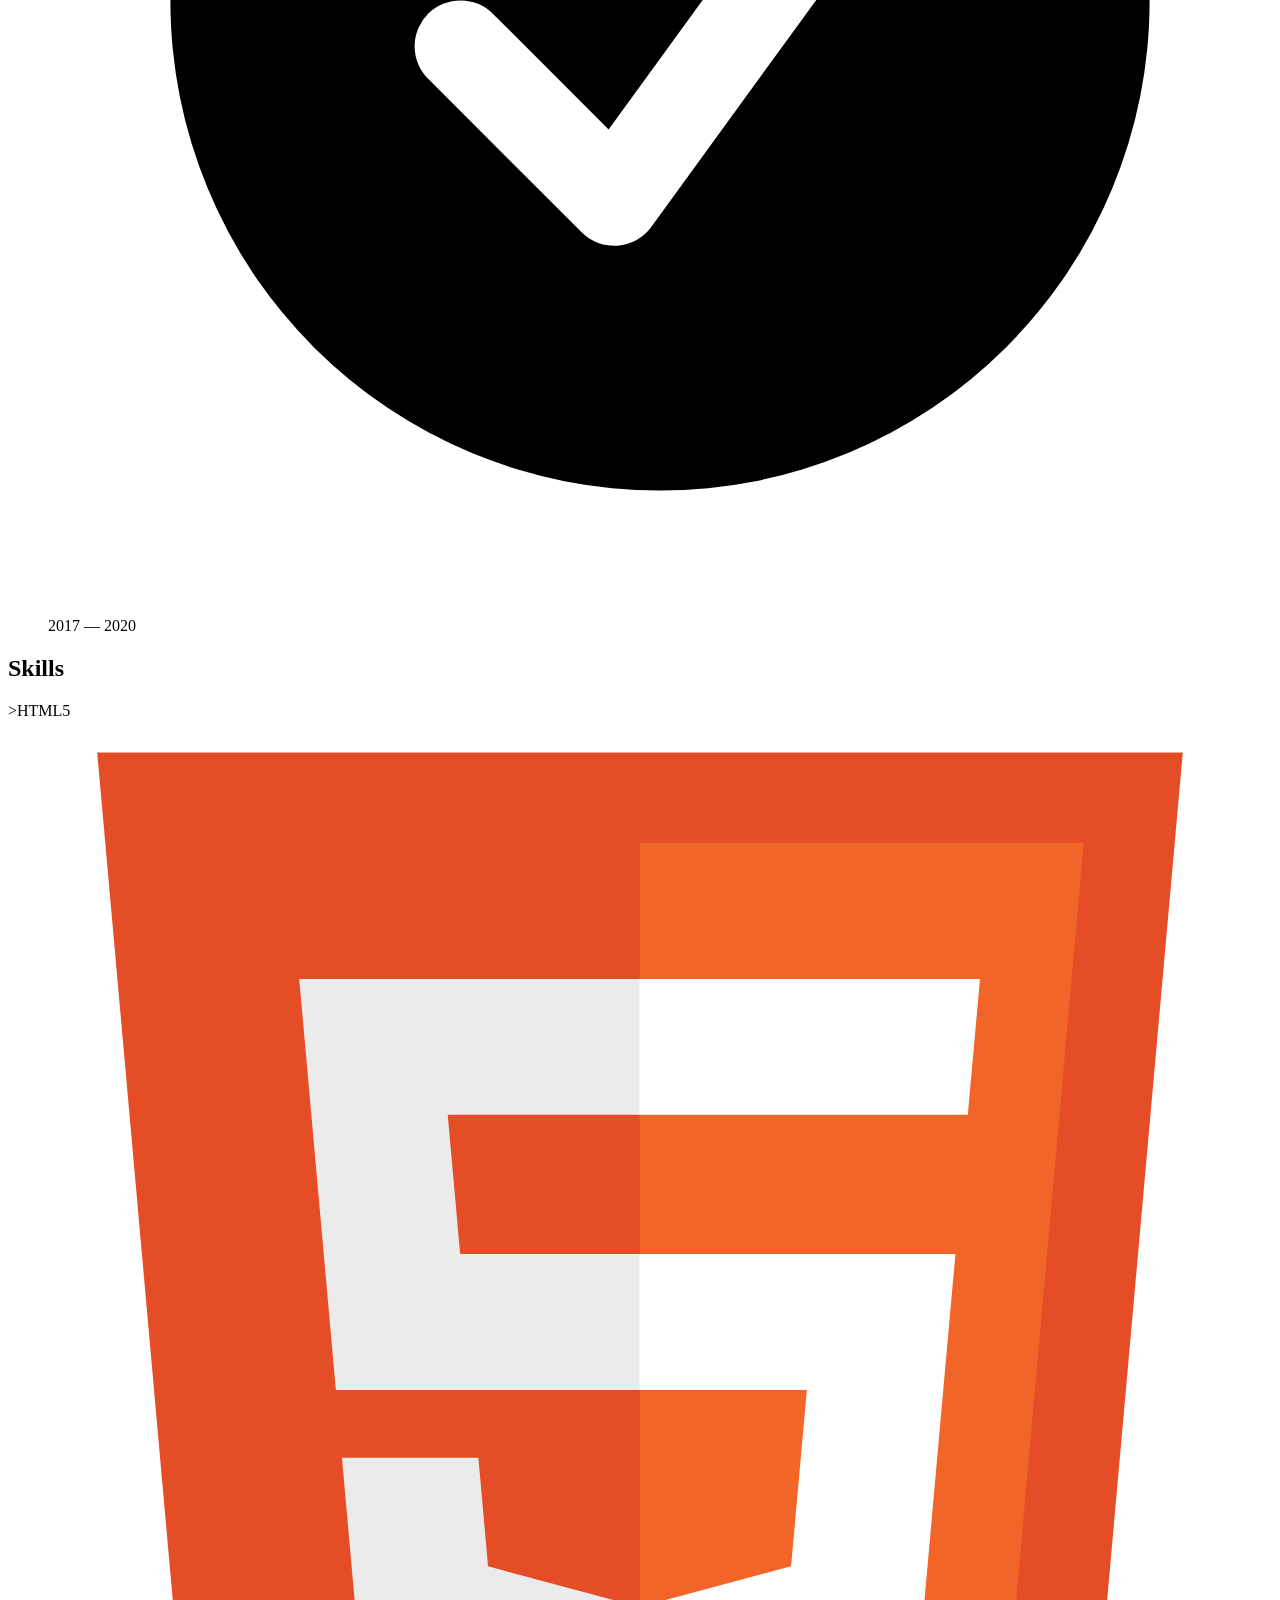
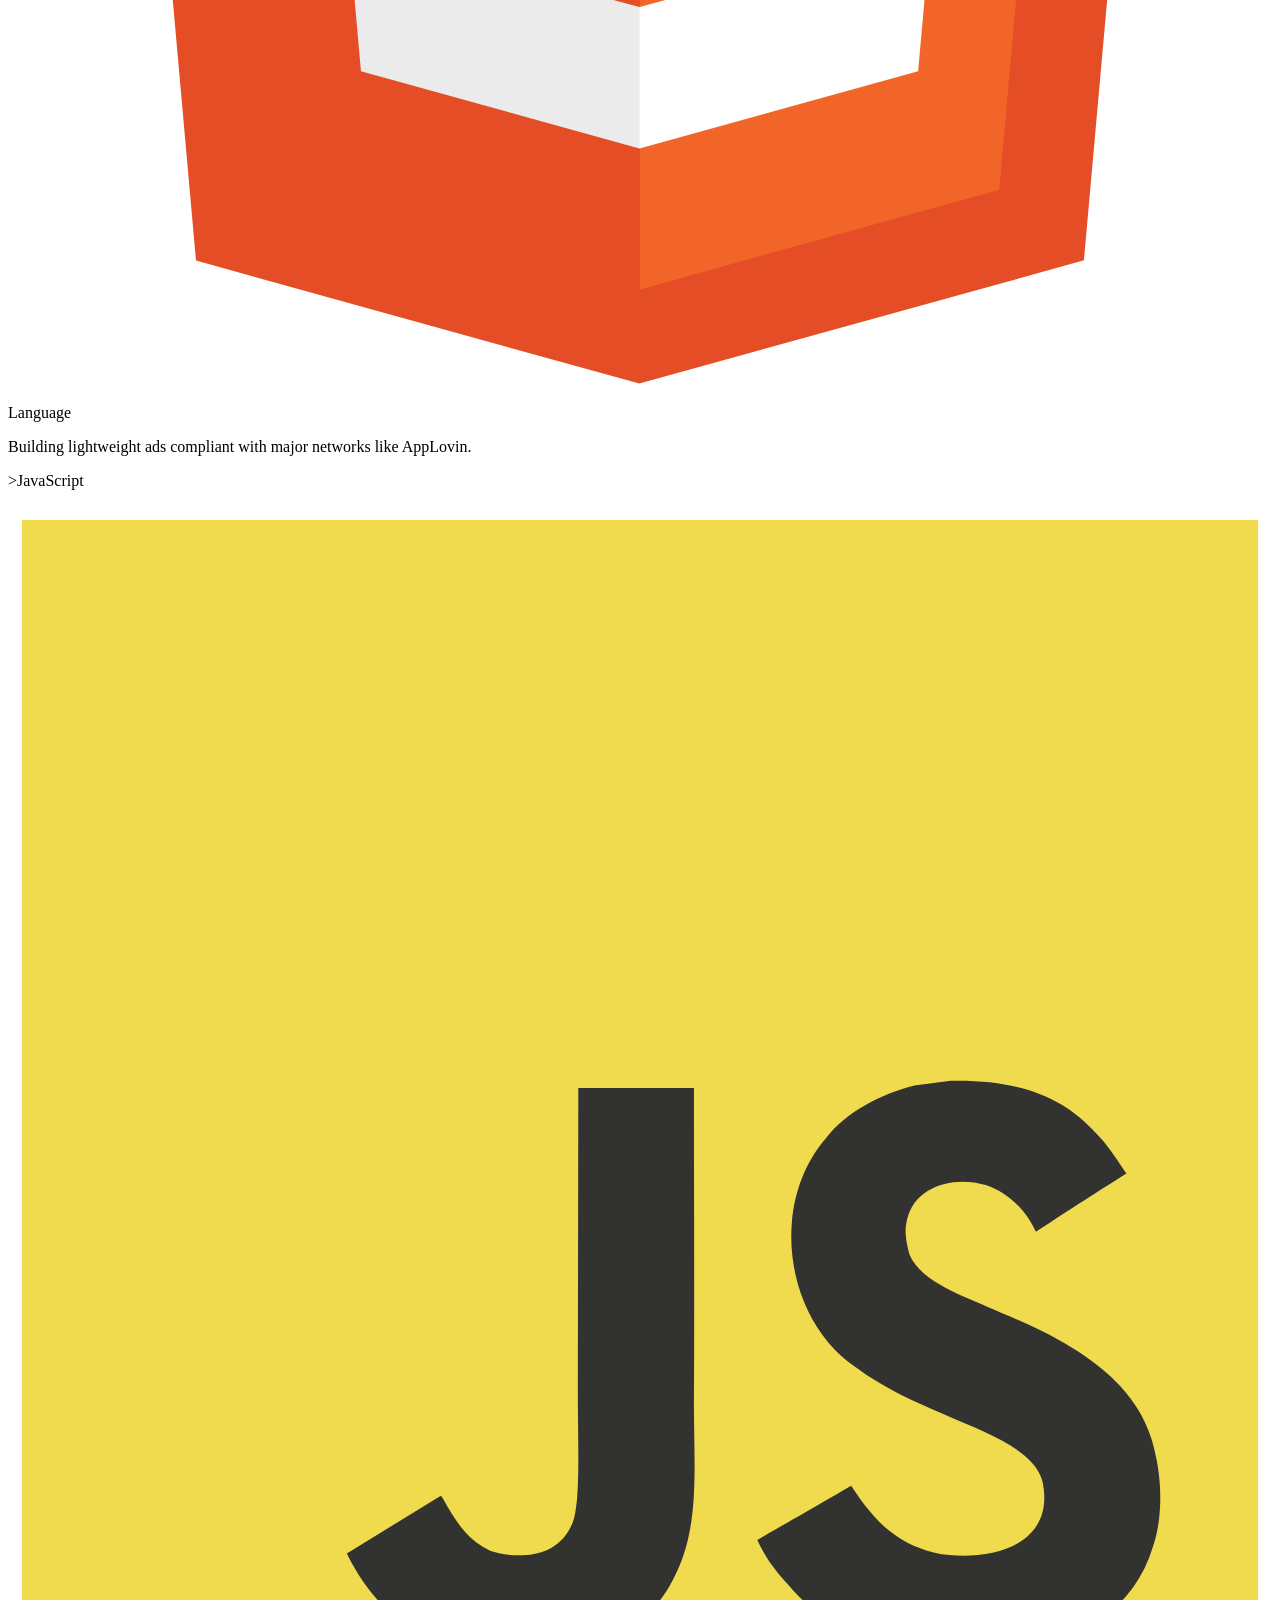
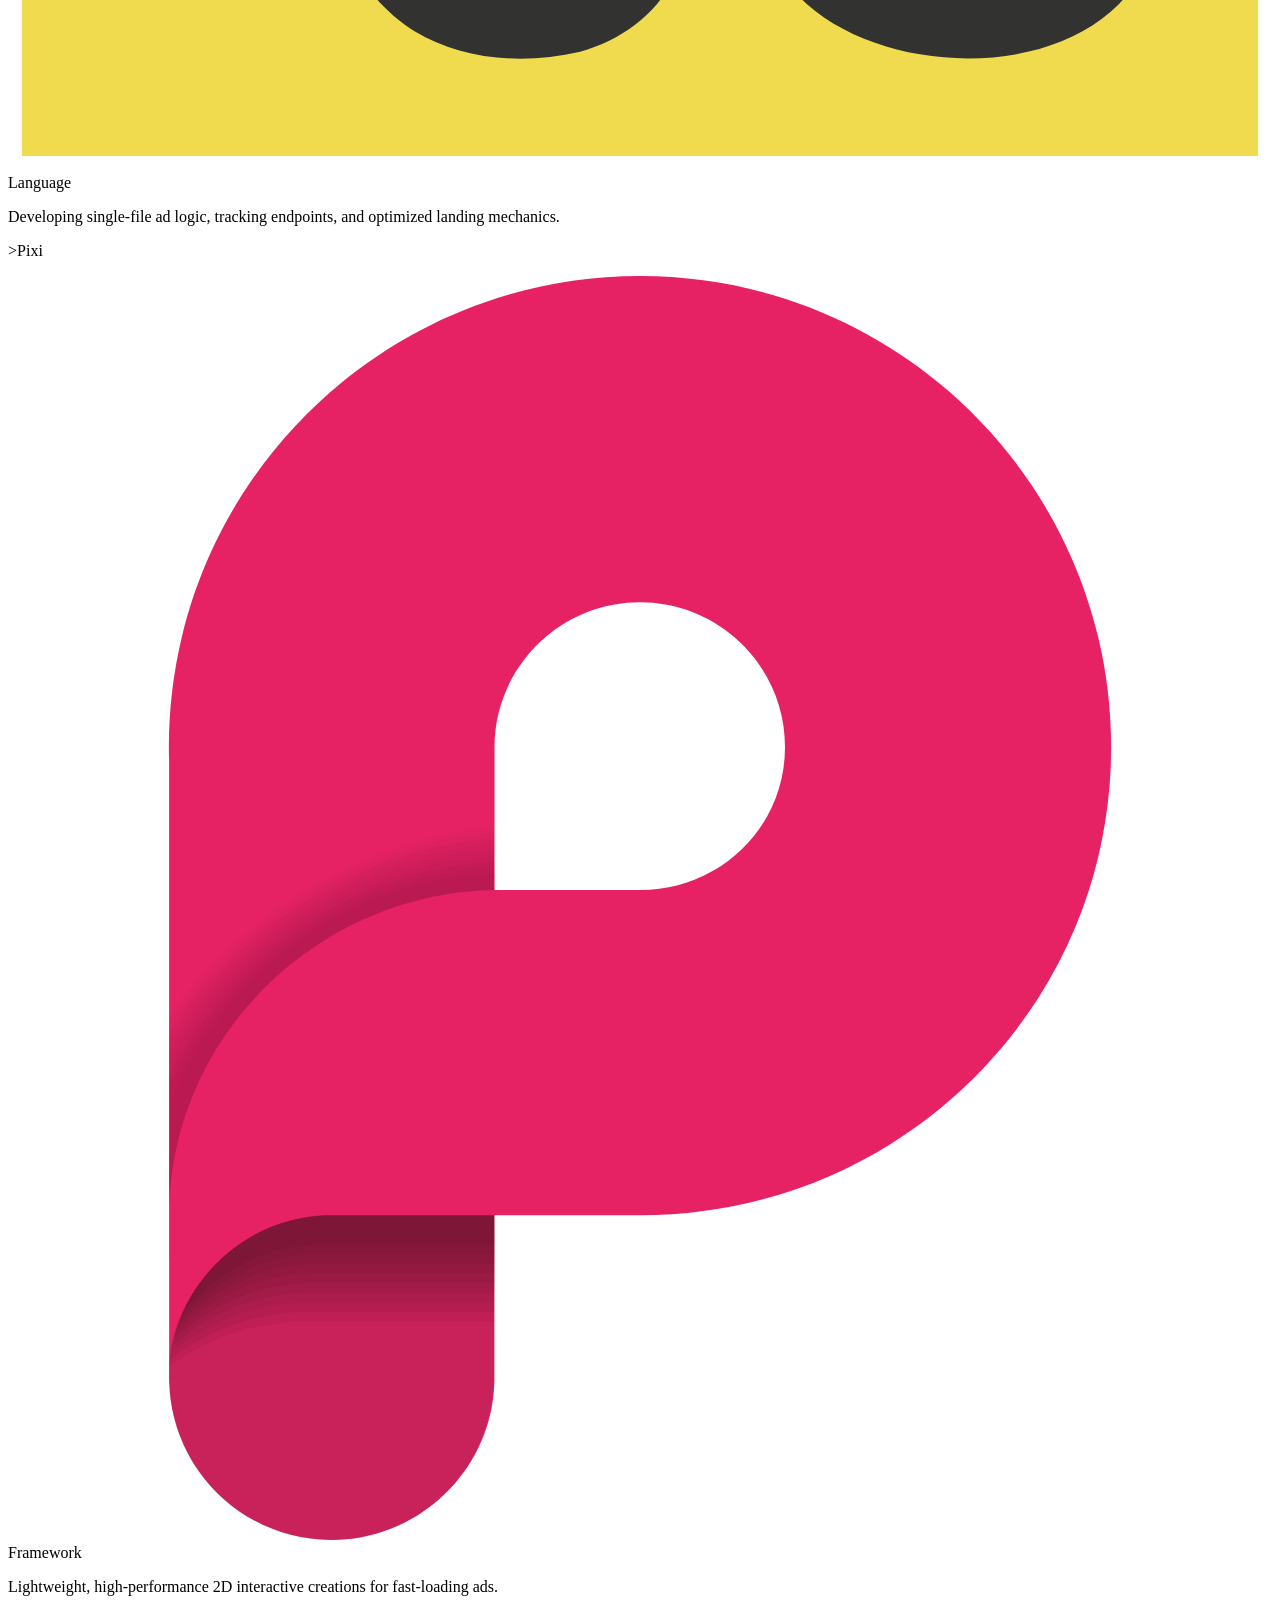
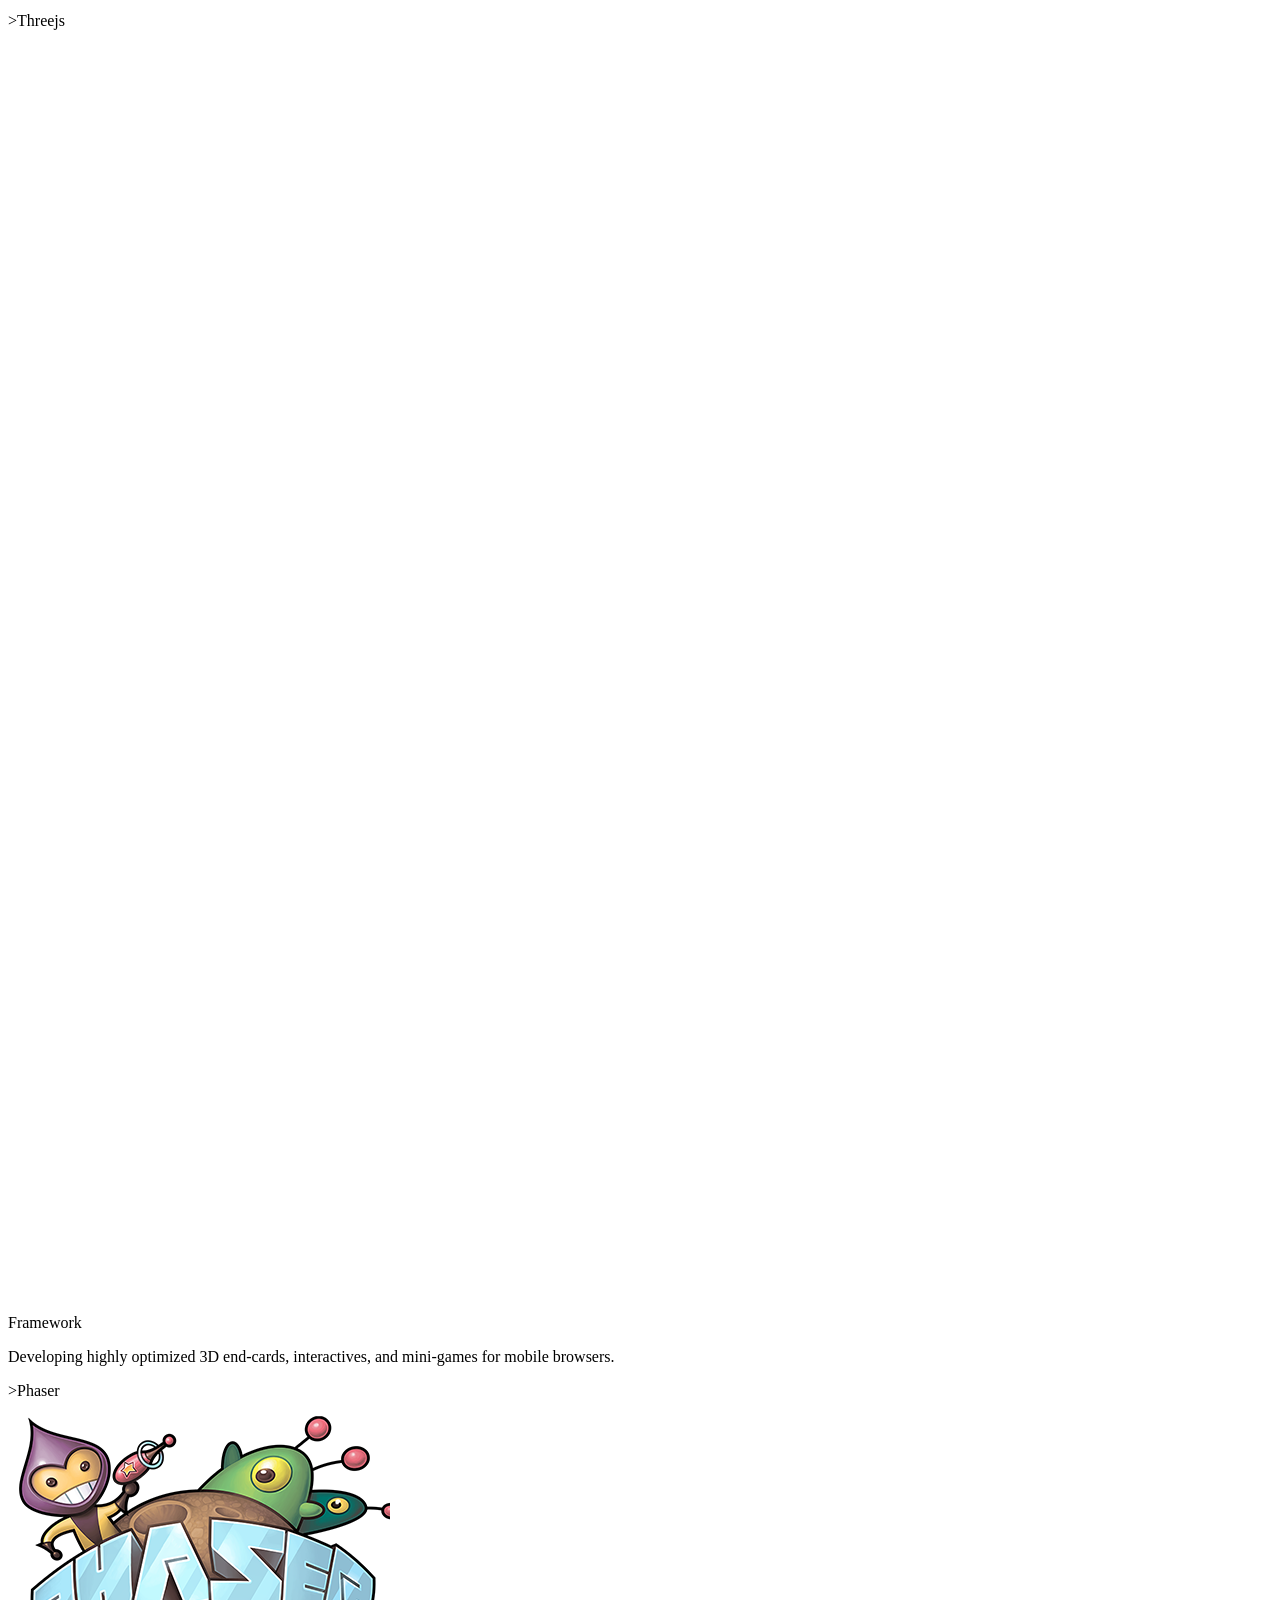
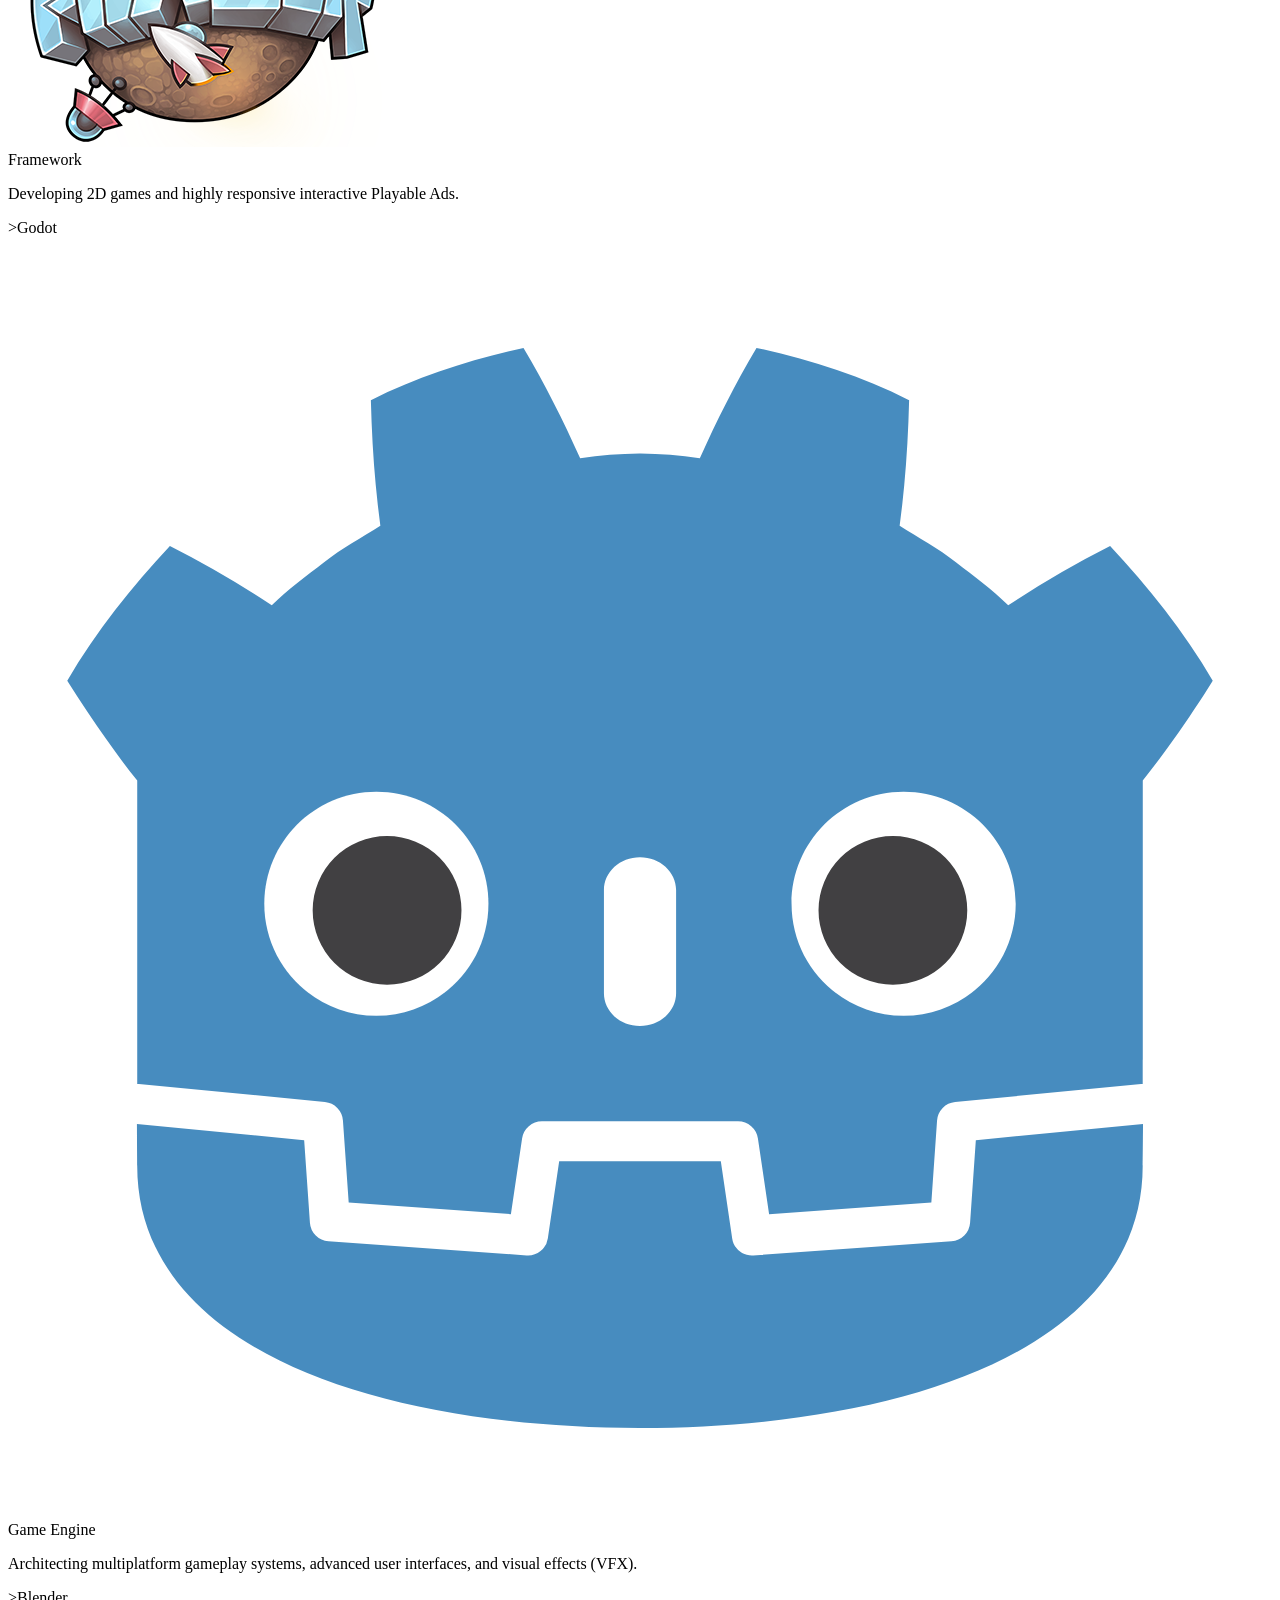
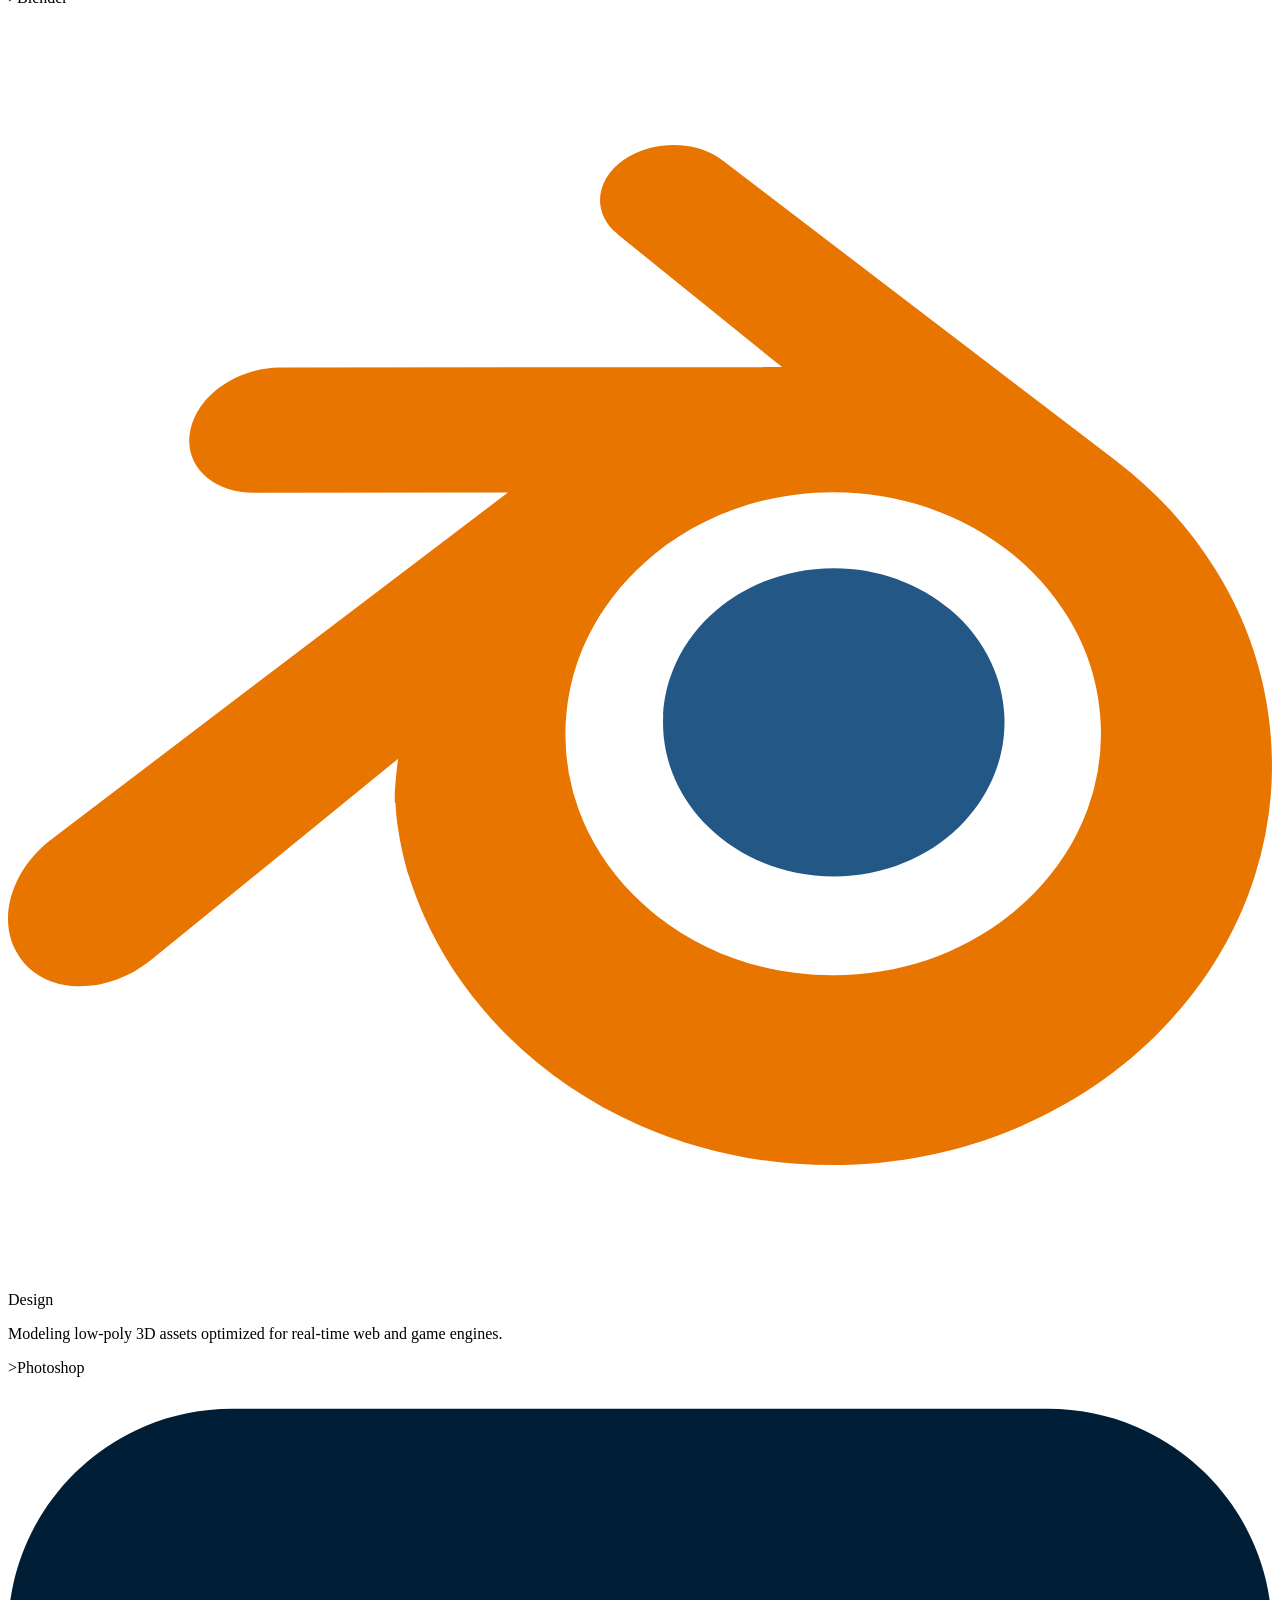
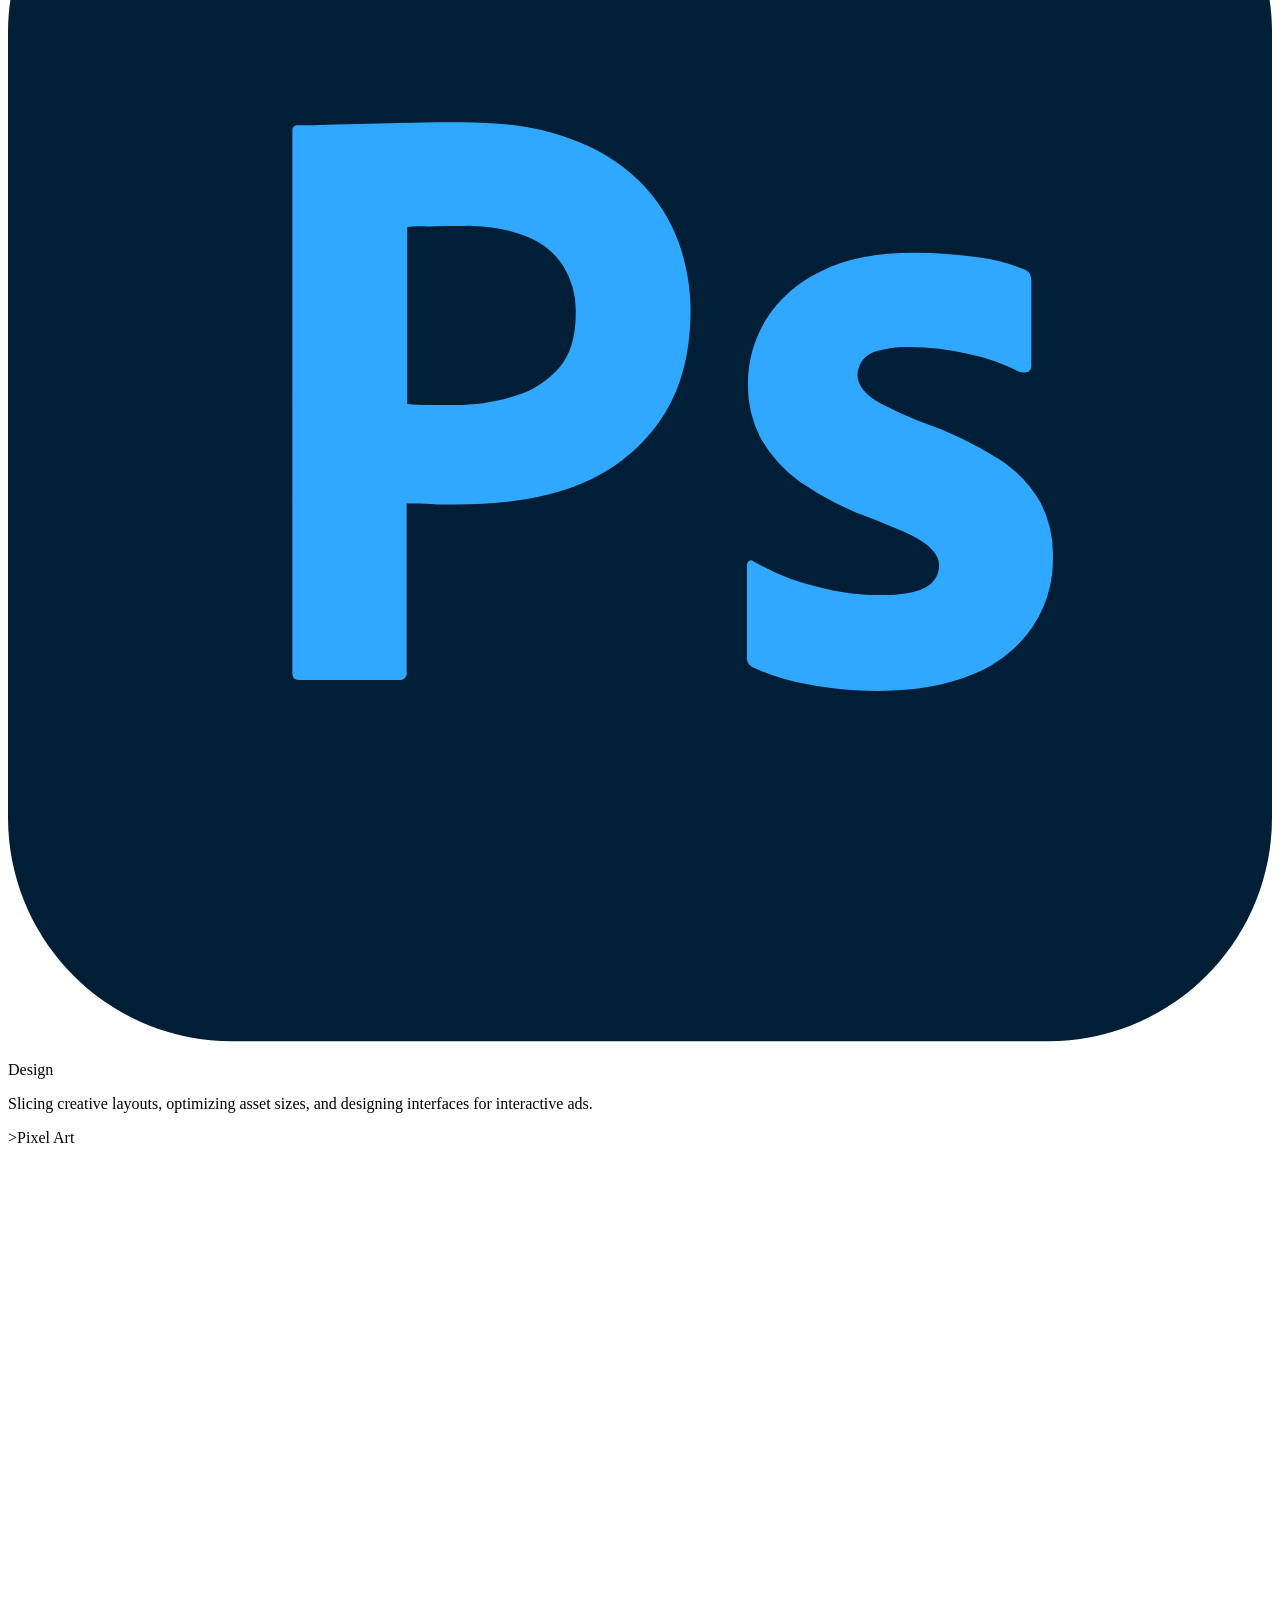
==== commit 4981701f: "replace lang folders" ====
--- a/en/index.html
+++ b/en/index.html
@@ -1,1056 +1,39 @@
-<!DOCTYPE html>
-<html class="dark" lang="en">
-  <head>
-    <meta charset="utf-8" />
-    <meta content="width=device-width,initial-scale=1" name="viewport" />
-    <link href="https://gustavoj94.github.io/es" rel="alternate" hreflang="es" />
-    <link href="https://gustavoj94.github.io/en" rel="alternate" hreflang="en" />
-    <link href="https://gustavoj94.github.io/pt" rel="alternate" hreflang="pt" />
-    <link href="/icon.png" rel="icon" sizes="32x32" type="image/png" />
-    <link href="/sitemap-index.xml" rel="sitemap" />
-    <meta content="Astro v7.0.6" name="generator" />
-    <link href="https://gustavoj94.github.io/en/" rel="canonical" />
-    <title>Portfolio-Gustavo Alcántara</title>
-    <meta content="Portfolio-Gustavo Alcántara" name="title" />
-    <meta content="Game &amp; Playable Ads Developer" name="description" />
-    <meta content="website" property="og:type" />
-    <meta content="https://gustavoj94.github.io/en/" property="og:url" />
-    <meta content="Portfolio-Gustavo Alcántara" property="og:title" />
-    <meta content="Game &amp; Playable Ads Developer" property="og:description" />
-    <meta content="https://gustavoj94.github.io/astro/background.-QvGmKkB.png" property="og:image" />
-    <meta content="en" property="og:locale" />
-    <meta content="es" property="og:locale:alternate" />
-    <meta content="en" property="og:locale:alternate" />
-    <meta content="pt" property="og:locale:alternate" />
-    <meta content="summary_large_image" property="twitter:card" />
-    <meta content="https://gustavoj94.github.io/en/" property="twitter:url" />
-    <meta content="Portfolio-Gustavo Alcántara" property="twitter:title" />
-    <meta content="Game &amp; Playable Ads Developer" property="twitter:description" />
-    <meta content="https://gustavoj94.github.io/astro/background.-QvGmKkB.png" property="twitter:image" />
-    <meta content="#ffffff" name="theme-color" media="(prefers-color-scheme: light)" />
-    <meta content="#1a1a2e" name="theme-color" media="(prefers-color-scheme: dark)" />
-    <meta content="true" name="astro-view-transitions-enabled" />
-    <meta content="animate" name="astro-view-transitions-fallback" />
-    <script type="module" src="/astro/ClientRouter.astro_astro_type_script_index_0_lang.6Spq5I16.js"></script>
-    <link href="/astro/index.CFQ86LK7.css" rel="stylesheet" />
-  </head>
-  <body class="flex items-center w-full flex-col *:max-w-2xl *:w-full font-mono leading-7 md:px-0 px-5">
-    <header
-      class="flex items-center justify-between -translate-x-1/2 bg-background fixed flex-col gap-4 left-1/2 max-w-7xl md:flex-row md:py-6 px-4 py-4 top-0 w-full z-40"
-    >
-      <a
-        href="/en/"
-        class="font-bold font-mono inline-flex items-center md:justify-self-start select-none text-[1.25rem] tracking-wide"
-        aria-label="Gustavo Alcantara - Go to top section"
-      >
-        <span class="opacity-90 text-white">{</span>
-        <span class="text-green-500">GA</span>
-        <span class="opacity-90 text-white">}</span>
-      </a>
-      <div class="flex items-center justify-center flex-wrap gap-x-4 gap-y-2 md:gap-5">
-        <a
-          href="/en//"
-          class="duration-200 transition-colors hover:text-white md:text-[0.85rem] text-[0.9rem] text-white/50 whitespace-nowrap"
-        >
-          about
-        </a>
-        <a
-          href="/en/#experience"
-          class="duration-200 transition-colors hover:text-white md:text-[0.85rem] text-[0.9rem] text-white/50 whitespace-nowrap"
-        >
-          experience
-        </a>
-        <a
-          href="/en/#projects"
-          class="duration-200 transition-colors hover:text-white md:text-[0.85rem] text-[0.9rem] text-white/50 whitespace-nowrap"
-        >
-          projects
-        </a>
-        <a
-          href="/en/#contact"
-          class="duration-200 transition-colors hover:text-white md:text-[0.85rem] text-[0.9rem] text-white/50 whitespace-nowrap"
-        >
-          contact
-        </a>
-      </div>
-      <div class="flex items-center gap-1 mb-4 md:mb-0 md:order-2 order-1 select-none">
-        <a
-          href="/en"
-          class="duration-200 transition-colors hover:text-white cursor-pointer md:text-[0.9rem] text-[1.2rem] uppercase text-white"
-        >
-          en
-        </a>
-        <span class="text-white/50 text-[1.2rem] md:text-[0.9rem]">/</span>
-        <a
-          href="/es"
-          class="duration-200 transition-colors hover:text-white cursor-pointer md:text-[0.9rem] text-[1.2rem] uppercase text-white/70"
-        >
-          es
-        </a>
-      </div>
-      <div class="w-full -bottom-10 absolute h-18 left-0 pointer-events-none"></div>
-    </header>
-    <main>
-      <section class="mb-10 mt-50" id="Gustavo Alcántara">
-        <h1 class="mb-4 font-semibold text-xl">Gustavo Alcántara</h1>
-        <div class="[&amp;_p]:mb-6 leading-7">
-          <p>
-            <span class="text-green-500">Game &amp; Playable Ads Developer</span>
-            <span class="text-white/80">
-              with over 8 years of experience specializing in core game development and HTML5
-              <b class="text-white/100">playable ads</b>
-              .
-            </span>
-          </p>
-          <p class="text-white/80">
-            Expert in
-            <b class="text-white/100">Phaser 3</b>
-            and
-            <b class="text-white/100">Godot 4</b>
-            , implementing advanced architectures, dynamic VFX, and responsive UI. Versatile in asset creation,
-            specializing in
-            <b class="text-white/100">pixel art</b>
-            and
-            <b class="text-white/100">low-poly 3D</b>
-            modeling tailored for performance.
-          </p>
-          <p class="text-white/80">
-            Skilled in
-            <b class="text-white/100">asset optimization</b>
-            and building lightweight,
-            <b class="text-white/100">high-converting</b>
-            interactive ads for major networks like AppLovin, Unity Ads, and ironSource.
-          </p>
-        </div>
-        <div class="flex [&amp;_a]:duration-200 [&amp;_a]:transition-all flex-wrap gap-3 text-[0.82rem]">
-          <div class="text-green-500 aura aura-xs hover:opacity-70">
-            <button
-              class="text-white btn bg-[var(--background)] border-[1px] border-[color-mix(in_oklab,var(--border)_70%,transparent)] shadow-none"
-              onclick="window.location.href = 'mailto:gustavo9426@gmail.com'"
-            >
-              <svg
-                viewBox="0 0 24 24"
-                fill="none"
-                class="text-green-500 h-5 w-5"
-                aria-hidden="true"
-                stroke="currentColor"
-                stroke-linecap="round"
-                stroke-linejoin="round"
-                stroke-width="1.8"
-              >
-                <rect height="14" rx="2" width="18" x="3" y="5"></rect>
-                <path d="m3 7 9 6 9-6"></path>
-              </svg>
-              <span>Email</span>
-            </button>
-          </div>
-          <div class="text-green-500 aura aura-xs hover:opacity-70">
-            <button
-              class="text-white btn bg-[var(--background)] border-[1px] border-[color-mix(in_oklab,var(--border)_70%,transparent)] shadow-none"
-              onclick="window.open('https://github.com/GustavoJ94', '_blank', 'noreferrer noopener')"
-            >
-              <svg
-                viewBox="0 0 24 24"
-                fill="none"
-                class="text-green-500 h-5 w-5"
-                aria-hidden="true"
-                stroke="currentColor"
-                stroke-linecap="round"
-                stroke-linejoin="round"
-                stroke-width="1.8"
-              >
-                <path d="M9 19c-5 1.5-5-2.5-7-3"></path>
-                <path
-                  d="M15 22v-3.87a3.37 3.37 0 0 0-.94-2.61c3.14-.35 6.44-1.54 6.44-7a5.44 5.44 0 0 0-1.5-3.75 5.07 5.07 0 0 0-.09-3.77s-1.18-.35-3.91 1.48a13.38 13.38 0 0 0-7 0C4.32.65 3.14 1 3.14 1A5.07 5.07 0 0 0 3 4.77 5.44 5.44 0 0 0 1.5 8.52c0 5.42 3.3 6.61 6.44 7a3.37 3.37 0 0 0-.94 2.61V22"
-                ></path>
-              </svg>
-              <span>GitHub</span>
-            </button>
-          </div>
-        </div>
-      </section>
-      <section class="px-4 max-w-6xl mx-auto py-8 scroll-mt-50" id="projects">
-        <h2 class="uppercase tracking-wider font-semibold text-center text-sm mb-8">Projects</h2>
-        <div class="flex items-center justify-center w-full flex-col gap-8 md:flex-row md:gap-16 md:items-center">
-          <div class="flex items-center justify-center w-full flex-shrink-0 md:w-[400px]">
-            <div class="my-[-50px] origin-center scale-75 transform">
-              <div class="border-[#00c951] h-[667px] mockup-phone shadow-xl w-[375px]">
-                <div class="border-none bg-black mockup-phone-display relative">
-                  <button
-                    class="text-white btn absolute backdrop-blur-sm bg-black/60 border-none btn-circle btn-sm hover:bg-black/80 right-4 top-4 z-20"
-                    id="global-mute-btn"
-                  >
-                    <div class="block" id="icon-unmuted">
-                      <svg
-                        viewBox="0 0 24 24"
-                        fill="none"
-                        class="text-white h-4 lucide w-4 lucide-volume-2"
-                        xmlns="http://www.w3.org/2000/svg"
-                        aria-hidden="true"
-                        height="24"
-                        stroke="currentColor"
-                        stroke-linecap="round"
-                        stroke-linejoin="round"
-                        stroke-width="2"
-                        width="24"
-                      >
-                        <path
-                          d="M11 4.702a.705.705 0 0 0-1.203-.498L6.413 7.587A1.4 1.4 0 0 1 5.416 8H3a1 1 0 0 0-1 1v6a1 1 0 0 0 1 1h2.416a1.4 1.4 0 0 1 .997.413l3.383 3.384A.705.705 0 0 0 11 19.298z"
-                        ></path>
-                        <path d="M16 9a5 5 0 0 1 0 6"></path>
-                        <path d="M19.364 18.364a9 9 0 0 0 0-12.728"></path>
-                      </svg>
-                    </div>
-                    <div class="hidden" id="icon-muted">
-                      <svg
-                        viewBox="0 0 24 24"
-                        fill="none"
-                        class="text-white h-4 lucide w-4 lucide-volume-x"
-                        xmlns="http://www.w3.org/2000/svg"
-                        aria-hidden="true"
-                        height="24"
-                        stroke="currentColor"
-                        stroke-linecap="round"
-                        stroke-linejoin="round"
-                        stroke-width="2"
-                        width="24"
-                      >
-                        <path
-                          d="M11 4.702a.705.705 0 0 0-1.203-.498L6.413 7.587A1.4 1.4 0 0 1 5.416 8H3a1 1 0 0 0-1 1v6a1 1 0 0 0 1 1h2.416a1.4 1.4 0 0 1 .997.413l3.383 3.384A.705.705 0 0 0 11 19.298z"
-                        ></path>
-                        <line x1="22" x2="16" y1="9" y2="15"></line>
-                        <line x1="16" x2="22" y1="9" y2="15"></line>
-                      </svg>
-                    </div>
-                  </button>
-                  <iframe
-                    class="w-full aspect-[9/19.5] border-none h-full overflow-hidden"
-                    id="preview-iframe"
-                    loading="lazy"
-                    scrolling="no"
-                    src="/playables/example6/index.html"
-                    title="Live Preview"
-                  ></iframe>
-                </div>
-              </div>
-            </div>
-          </div>
-          <div class="w-full flex-1">
-            <ul class="space-y-1">
-              <li
-                class="border-b border-white/5 cursor-pointer duration-500 group hidden last:border-0 opacity-0 pb-4 project-item transition-opacity"
-                data-index="0"
-                data-src="/playables/example6/index.html"
-              >
-                <span
-                  class="duration-200 transition-all font-semibold group-hover:text-green-500 inline-block mb-2 text-lg"
-                >
-                  Bubble Witch 3
-                </span>
-                <svg
-                  viewBox="0 0 24 24"
-                  fill="none"
-                  class="text-green-500 duration-200 group-hover:opacity-100 group-hover:visible h-3 inline invisible lucide lucide-corner-right-up ml-1 opacity-0 transition-all translate-y-[-2px] w-3"
-                  xmlns="http://www.w3.org/2000/svg"
-                  aria-hidden="true"
-                  height="24"
-                  stroke="currentColor"
-                  stroke-linecap="round"
-                  stroke-linejoin="round"
-                  stroke-width="2"
-                  width="24"
-                >
-                  <path d="m10 9 5-5 5 5"></path>
-                  <path d="M4 20h7a4 4 0 0 0 4-4V4"></path>
-                </svg>
-                <p class="leading-relaxed max-w-xl opacity-60 text-[0.62rem]">
-                  Interactive bubble-shooter ad with precision aiming and popping mechanics.
-                </p>
-              </li>
-              <li
-                class="border-b border-white/5 cursor-pointer duration-500 group hidden last:border-0 opacity-0 pb-4 project-item transition-opacity"
-                data-index="1"
-                data-src="/playables/example2/index.html"
-              >
-                <span
-                  class="duration-200 transition-all font-semibold group-hover:text-green-500 inline-block mb-2 text-lg"
-                >
-                  Rewarded Play
-                </span>
-                <svg
-                  viewBox="0 0 24 24"
-                  fill="none"
-                  class="text-green-500 duration-200 group-hover:opacity-100 group-hover:visible h-3 inline invisible lucide lucide-corner-right-up ml-1 opacity-0 transition-all translate-y-[-2px] w-3"
-                  xmlns="http://www.w3.org/2000/svg"
-                  aria-hidden="true"
-                  height="24"
-                  stroke="currentColor"
-                  stroke-linecap="round"
-                  stroke-linejoin="round"
-                  stroke-width="2"
-                  width="24"
-                >
-                  <path d="m10 9 5-5 5 5"></path>
-                  <path d="M4 20h7a4 4 0 0 0 4-4V4"></path>
-                </svg>
-                <p class="leading-relaxed max-w-xl opacity-60 text-[0.62rem]">
-                  Interactive end-card with a smooth scratchcard mechanic, designed to gamify direct rewards.
-                </p>
-              </li>
-              <li
-                class="border-b border-white/5 cursor-pointer duration-500 group hidden last:border-0 opacity-0 pb-4 project-item transition-opacity"
-                data-index="2"
-                data-src="/playables/example4/index.html"
-              >
-                <span
-                  class="duration-200 transition-all font-semibold group-hover:text-green-500 inline-block mb-2 text-lg"
-                >
-                  99 App
-                </span>
-                <svg
-                  viewBox="0 0 24 24"
-                  fill="none"
-                  class="text-green-500 duration-200 group-hover:opacity-100 group-hover:visible h-3 inline invisible lucide lucide-corner-right-up ml-1 opacity-0 transition-all translate-y-[-2px] w-3"
-                  xmlns="http://www.w3.org/2000/svg"
-                  aria-hidden="true"
-                  height="24"
-                  stroke="currentColor"
-                  stroke-linecap="round"
-                  stroke-linejoin="round"
-                  stroke-width="2"
-                  width="24"
-                >
-                  <path d="m10 9 5-5 5 5"></path>
-                  <path d="M4 20h7a4 4 0 0 0 4-4V4"></path>
-                </svg>
-                <p class="leading-relaxed max-w-xl opacity-60 text-[0.62rem]">
-                  Driving mini-game developed to promote the ride-hailing application's services.
-                </p>
-              </li>
-              <li
-                class="border-b border-white/5 cursor-pointer duration-500 group hidden last:border-0 opacity-0 pb-4 project-item transition-opacity"
-                data-index="3"
-                data-src="/playables/example5/index.html"
-              >
-                <span
-                  class="duration-200 transition-all font-semibold group-hover:text-green-500 inline-block mb-2 text-lg"
-                >
-                  Jigsort
-                </span>
-                <svg
-                  viewBox="0 0 24 24"
-                  fill="none"
-                  class="text-green-500 duration-200 group-hover:opacity-100 group-hover:visible h-3 inline invisible lucide lucide-corner-right-up ml-1 opacity-0 transition-all translate-y-[-2px] w-3"
-                  xmlns="http://www.w3.org/2000/svg"
-                  aria-hidden="true"
-                  height="24"
-                  stroke="currentColor"
-                  stroke-linecap="round"
-                  stroke-linejoin="round"
-                  stroke-width="2"
-                  width="24"
-                >
-                  <path d="m10 9 5-5 5 5"></path>
-                  <path d="M4 20h7a4 4 0 0 0 4-4V4"></path>
-                </svg>
-                <p class="leading-relaxed max-w-xl opacity-60 text-[0.62rem]">
-                  Interactive puzzle game developed for Japanese studio GaminCat, implementing drag-and-drop mechanics.
-                </p>
-              </li>
-              <li
-                class="border-b border-white/5 cursor-pointer duration-500 group hidden last:border-0 opacity-0 pb-4 project-item transition-opacity"
-                data-index="4"
-                data-src="/playables/example1/index.html"
-              >
-                <span
-                  class="duration-200 transition-all font-semibold group-hover:text-green-500 inline-block mb-2 text-lg"
-                >
-                  Bidwars
-                </span>
-                <svg
-                  viewBox="0 0 24 24"
-                  fill="none"
-                  class="text-green-500 duration-200 group-hover:opacity-100 group-hover:visible h-3 inline invisible lucide lucide-corner-right-up ml-1 opacity-0 transition-all translate-y-[-2px] w-3"
-                  xmlns="http://www.w3.org/2000/svg"
-                  aria-hidden="true"
-                  height="24"
-                  stroke="currentColor"
-                  stroke-linecap="round"
-                  stroke-linejoin="round"
-                  stroke-width="2"
-                  width="24"
-                >
-                  <path d="m10 9 5-5 5 5"></path>
-                  <path d="M4 20h7a4 4 0 0 0 4-4V4"></path>
-                </svg>
-                <p class="leading-relaxed max-w-xl opacity-60 text-[0.62rem]">
-                  Playable ad featuring a 'Real or Fake' visual trivia mechanic.
-                </p>
-              </li>
-            </ul>
-          </div>
-        </div>
-      </section>
-      <script type="module">
-        function e() {
-          let e = document.getElementById("global-mute-btn"),
-            t = document.getElementById("preview-iframe"),
-            c = document.querySelectorAll(".project-item"),
-            o = document.getElementById("icon-unmuted"),
-            n = document.getElementById("icon-muted"),
-            d = !1;
-          function l() {
-            try {
-              let e = t.contentWindow;
-              if (!e) return;
-              if (e.Howler && "function" == typeof e.Howler.mute) return void e.Howler.mute(d);
-              (t.contentDocument || e.document).querySelectorAll("audio, video").forEach((e) => {
-                e.muted = d;
-              });
-            } catch (e) {
-              console.warn("No se pudo acceder al iframe para aplicar el muteo de Howler:", e);
-            }
-          }
-          (Math.ceil(c.length / 5),
-            c.length > 0 &&
-              (function (e) {
-                let t = 5 * e,
-                  o = t + 5;
-                c.forEach((e, c) => {
-                  c >= t && c < o
-                    ? (e.classList.remove("hidden"),
-                      setTimeout(() => {
-                        e.classList.add("opacity-100");
-                      }, 10))
-                    : (e.classList.remove("opacity-100"), e.classList.add("hidden"));
-                });
-              })(0),
-            c.forEach((e) => {
-              e.addEventListener("click", () => {
-                let c = e.getAttribute("data-src");
-                t && c && t.getAttribute("src") !== c && t.setAttribute("src", c);
-              });
-            }),
-            e?.addEventListener("click", () => {
-              ((d = !d),
-                d
-                  ? (o?.classList.replace("block", "hidden"), n?.classList.replace("hidden", "block"))
-                  : (n?.classList.replace("block", "hidden"), o?.classList.replace("hidden", "block")),
-                l());
-            }),
-            t?.addEventListener("load", () => {
-              d && setTimeout(l, 150);
-            }));
-        }
-        (e(), document.addEventListener("astro:page-load", e));
-      </script>
-      <section class="scroll-mt-50" id="experience">
-        <h2 class="uppercase text-center mb-6 mt-15">Experience</h2>
-        <ul class="max-md:timeline-compact timeline timeline-snap-icon timeline-vertical">
-          <li>
-            <div class="mb-10 timeline-start md:text-end">
-              <div>
-                <div class="direct-children-inline font-black text-lg">
-                  <span>Game / Playable ads developer</span>
-                  <span class="mx-2 opacity-50">|</span>
-                  <span class="text-green-500 font-semibold">Freelancer</span>
-                </div>
-                <div class="mt-2">
-                  <p class="inline-block max-w-2xl opacity-90 text-[0.87rem] text-balance">
-                    Develop high-performance HTML5 playables using Phaser 3, optimizing asset architecture for networks
-                    like AppLovin and Unity Ads.
-                  </p>
-                </div>
-              </div>
-            </div>
-            <div class="timeline-middle">
-              <svg
-                viewBox="0 0 20 20"
-                fill="currentColor"
-                class="text-green-500 h-5 w-5"
-                xmlns="http://www.w3.org/2000/svg"
-              >
-                <path
-                  d="M10 18a8 8 0 100-16 8 8 0 000 16zm3.857-9.809a.75.75 0 00-1.214-.882l-3.483 4.79-1.88-1.88a.75.75 0 10-1.06 1.061l2.5 2.5a.75.75 0 001.137-.089l4-5.5z"
-                  clip-rule="evenodd"
-                  fill-rule="evenodd"
-                ></path>
-              </svg>
-            </div>
-            <div class="mb-10 timeline-end">
-              <time class="opacity-90 text-[0.87rem] font-mono italic">2021 — now</time>
-            </div>
-            <hr />
-          </li>
-          <li>
-            <hr />
-            <div class="mb-10 timeline-start">
-              <time class="opacity-90 text-[0.87rem] font-mono italic">2019 — 2020</time>
-            </div>
-            <div class="timeline-middle">
-              <svg
-                viewBox="0 0 20 20"
-                fill="currentColor"
-                class="text-green-500 h-5 w-5"
-                xmlns="http://www.w3.org/2000/svg"
-              >
-                <path
-                  d="M10 18a8 8 0 100-16 8 8 0 000 16zm3.857-9.809a.75.75 0 00-1.214-.882l-3.483 4.79-1.88-1.88a.75.75 0 10-1.06 1.061l2.5 2.5a.75.75 0 001.137-.089l4-5.5z"
-                  clip-rule="evenodd"
-                  fill-rule="evenodd"
-                ></path>
-              </svg>
-            </div>
-            <div class="mb-10 timeline-end">
-              <div>
-                <div class="direct-children-inline font-black text-lg">
-                  <span>Playable ads developer</span>
-                  <span class="mx-2 opacity-50">|</span>
-                  <span class="text-green-500 font-semibold">iMediaBay</span>
-                </div>
-                <div class="mt-2">
-                  <p class="inline-block max-w-2xl opacity-90 text-[0.87rem] text-balance">
-                    Engineered optimized, fully responsive mobile playables focusing on lightweight asset architecture,
-                    low loading times, and addictive core gameplay loops.
-                  </p>
-                </div>
-              </div>
-            </div>
-            <hr />
-          </li>
-          <li>
-            <hr />
-            <div class="mb-10 timeline-start md:text-end">
-              <div>
-                <div class="direct-children-inline font-black text-lg">
-                  <span>Playable ads developer</span>
-                  <span class="mx-2 opacity-50">|</span>
-                  <span class="text-green-500 font-semibold">CrossInstall</span>
-                </div>
-                <div class="mt-2">
-                  <p class="inline-block max-w-2xl opacity-90 text-[0.87rem] text-balance">
-                    Kickstarted my professional career translating design concepts into interactive HTML5 ads, mastering
-                    strict file-size constraints and cross-browser requirements.
-                  </p>
-                </div>
-              </div>
-            </div>
-            <div class="timeline-middle">
-              <svg
-                viewBox="0 0 20 20"
-                fill="currentColor"
-                class="text-green-500 h-5 w-5"
-                xmlns="http://www.w3.org/2000/svg"
-              >
-                <path
-                  d="M10 18a8 8 0 100-16 8 8 0 000 16zm3.857-9.809a.75.75 0 00-1.214-.882l-3.483 4.79-1.88-1.88a.75.75 0 10-1.06 1.061l2.5 2.5a.75.75 0 001.137-.089l4-5.5z"
-                  clip-rule="evenodd"
-                  fill-rule="evenodd"
-                ></path>
-              </svg>
-            </div>
-            <div class="mb-10 timeline-end">
-              <time class="opacity-90 text-[0.87rem] font-mono italic">2017 — 2020</time>
-            </div>
-          </li>
-        </ul>
-      </section>
-      <section class="px-4 max-w-6xl mx-auto mt-20">
-        <h2 class="uppercase tracking-wider font-semibold text-center text-sm mb-6">Skills</h2>
-        <div class="grid grid-cols-1 gap-4 md:grid-cols-3">
-          <article
-            class="flex justify-between flex-col backdrop-blur-sm bg-neutral-900/20 border border-white/10 duration-200 hover:border-green-500/30 p-4 rounded-sm transition-colors"
-          >
-            <div>
-              <div class="flex items-center justify-between border-b border-white/5 pb-2">
-                <p class="flex items-center text-green-500 font-medium gap-1.5">
-                  <span>&gt;</span>
-                  HTML5
-                </p>
-                <div class="flex items-center text-green-500 h-5 justify-center w-5">
-                  <svg viewBox="0 0 128 128">
-                    <path d="M19.037 113.876L9.032 1.661h109.936l-10.016 112.198-45.019 12.48z" fill="#E44D26"></path>
-                    <path d="M64 116.8l36.378-10.086 8.559-95.878H64z" fill="#F16529"></path>
-                    <path
-                      d="M64 52.455H45.788L44.53 38.361H64V24.599H29.489l.33 3.692 3.382 37.927H64zm0 35.743l-.061.017-15.327-4.14-.979-10.975H33.816l1.928 21.609 28.193 7.826.063-.017z"
-                      fill="#EBEBEB"
-                    ></path>
-                    <path
-                      d="M63.952 52.455v13.763h16.947l-1.597 17.849-15.35 4.143v14.319l28.215-7.82.207-2.325 3.234-36.233.335-3.696h-3.708zm0-27.856v13.762h33.244l.276-3.092.628-6.978.329-3.692z"
-                      fill="#fff"
-                    ></path>
-                  </svg>
-                </div>
-              </div>
-              <span class="inline-block pt-2 text-[0.65rem] text-white/50 tracking-wider uppercase">Language</span>
-              <p class="leading-relaxed opacity-80 py-3 text-[0.70rem]">
-                Building lightweight ads compliant with major networks like AppLovin.
-              </p>
-            </div>
-          </article>
-          <article
-            class="flex justify-between flex-col backdrop-blur-sm bg-neutral-900/20 border border-white/10 duration-200 hover:border-green-500/30 p-4 rounded-sm transition-colors"
-          >
-            <div>
-              <div class="flex items-center justify-between border-b border-white/5 pb-2">
-                <p class="flex items-center text-green-500 font-medium gap-1.5">
-                  <span>&gt;</span>
-                  JavaScript
-                </p>
-                <div class="flex items-center text-green-500 h-5 justify-center w-5">
-                  <svg viewBox="0 0 128 128">
-                    <path d="M1.408 1.408h125.184v125.185H1.408z" fill="#F0DB4F"></path>
-                    <path
-                      d="M116.347 96.736c-.917-5.711-4.641-10.508-15.672-14.981-3.832-1.761-8.104-3.022-9.377-5.926-.452-1.69-.512-2.642-.226-3.665.821-3.32 4.784-4.355 7.925-3.403 2.023.678 3.938 2.237 5.093 4.724 5.402-3.498 5.391-3.475 9.163-5.879-1.381-2.141-2.118-3.129-3.022-4.045-3.249-3.629-7.676-5.498-14.756-5.355l-3.688.477c-3.534.893-6.902 2.748-8.877 5.235-5.926 6.724-4.236 18.492 2.975 23.335 7.104 5.332 17.54 6.545 18.873 11.531 1.297 6.104-4.486 8.08-10.234 7.378-4.236-.881-6.592-3.034-9.139-6.949-4.688 2.713-4.688 2.713-9.508 5.485 1.143 2.499 2.344 3.63 4.26 5.795 9.068 9.198 31.76 8.746 35.83-5.176.165-.478 1.261-3.666.38-8.581zM69.462 58.943H57.753l-.048 30.272c0 6.438.333 12.34-.714 14.149-1.713 3.558-6.152 3.117-8.175 2.427-2.059-1.012-3.106-2.451-4.319-4.485-.333-.584-.583-1.036-.667-1.071l-9.52 5.83c1.583 3.249 3.915 6.069 6.902 7.901 4.462 2.678 10.459 3.499 16.731 2.059 4.082-1.189 7.604-3.652 9.448-7.401 2.666-4.915 2.094-10.864 2.07-17.444.06-10.735.001-21.468.001-32.237z"
-                      fill="#323330"
-                    ></path>
-                  </svg>
-                </div>
-              </div>
-              <span class="inline-block pt-2 text-[0.65rem] text-white/50 tracking-wider uppercase">Language</span>
-              <p class="leading-relaxed opacity-80 py-3 text-[0.70rem]">
-                Developing single-file ad logic, tracking endpoints, and optimized landing mechanics.
-              </p>
-            </div>
-          </article>
-          <article
-            class="flex justify-between flex-col backdrop-blur-sm bg-neutral-900/20 border border-white/10 duration-200 hover:border-green-500/30 p-4 rounded-sm transition-colors"
-          >
-            <div>
-              <div class="flex items-center justify-between border-b border-white/5 pb-2">
-                <p class="flex items-center text-green-500 font-medium gap-1.5">
-                  <span>&gt;</span>
-                  Pixi
-                </p>
-                <div class="flex items-center text-green-500 h-5 justify-center w-5">
-                  <svg viewBox="0 0 128 128">
-                    <path
-                      d="M64.002 0c-26.35 0-47.711 21.361-47.711 47.712 0 .516.007 1.029.024 1.54v50.521h.005v11.524c0 .09-.005.176-.005.265 0 .089.006.175.01.264v.214h.005c.254 8.855 7.504 15.958 16.421 15.958 8.918 0 16.247-7.103 16.501-15.958V95.115h13.634c.369.009.742.01 1.112.01 26.35 0 47.712-21.062 47.712-47.413 0-26.35-21.356-47.707-47.707-47.707zm0 33.036c8.107 0 14.681 6.574 14.681 14.681s-6.574 14.471-14.68 14.471v-.005H49.266V47.717c0-8.107 6.629-14.68 14.735-14.68z"
-                      fill="#e72264"
-                    ></path>
-                    <path
-                      d="M32.34 95.122h16.89v16.922h-.075C48.9 120.9 41.649 128 32.732 128c-8.918 0-16.174-7.1-16.428-15.956h-.005v-.213c0-.09-.009-.179-.009-.268 0-.089.005-.173.005-.262v-1.193c.507-7.92 7.982-14.986 16.04-14.986z"
-                      fill="#1d1d1b"
-                      opacity=".15"
-                    ></path>
-                    <path
-                      d="M16.317 74.768v20.346c0-17.924 15.061-32.678 32.94-32.922V55.7c-13.289 1.397-25.055 8.552-32.94 19.067Z"
-                      fill="#000"
-                      opacity=".025"
-                    ></path>
-                    <path
-                      d="M16.344 110.424c3.882-2.85 8.592-4.528 13.676-4.528h19.242V95.114H32.776c-8.708 0-15.827 6.753-16.432 15.31z"
-                      fill="#000"
-                      opacity=".05"
-                    ></path>
-                    <path
-                      d="M49.257 62.192v-5.895c-13.4 1.313-25.225 8.624-32.94 19.357v19.46c0-17.924 15.061-32.678 32.94-32.922z"
-                      fill="#000"
-                      opacity=".025"
-                    ></path>
-                    <path
-                      d="M32.776 95.114c-8.472 0-15.444 6.397-16.37 14.624 3.878-3.027 8.668-4.817 13.864-4.817h18.987v-9.803H32.772Z"
-                      fill="#000"
-                      opacity=".05"
-                    ></path>
-                    <path
-                      d="M49.257 62.192v-5.303c-13.52 1.225-25.42 8.713-32.94 19.687v18.533c0-17.923 15.061-32.677 32.94-32.922z"
-                      fill="#000"
-                      opacity=".025"
-                    ></path>
-                    <path
-                      d="M32.776 95.114c-8.236 0-15.052 6.04-16.28 13.934 3.855-3.2 8.725-5.11 14.023-5.11h18.738v-8.824H32.772Z"
-                      fill="#000"
-                      opacity=".05"
-                    ></path>
-                    <path
-                      d="M49.257 62.192v-4.706C35.6 58.616 23.618 66.31 16.317 77.55v17.563c0-17.924 15.061-32.678 32.94-32.922z"
-                      fill="#000"
-                      opacity=".025"
-                    ></path>
-                    <path
-                      d="M32.776 95.114c-8 0-14.665 5.702-16.16 13.262 3.824-3.38 8.76-5.418 14.157-5.418h18.489v-7.844z"
-                      fill="#000"
-                      opacity=".05"
-                    ></path>
-                    <path
-                      d="M49.257 62.192v-4.105c-13.819 1.024-25.892 8.957-32.94 20.492v16.535c0-17.924 15.061-32.678 32.94-32.922z"
-                      fill="#000"
-                      opacity=".025"
-                    ></path>
-                    <path
-                      d="M32.776 95.114c-7.76 0-14.26 5.364-16.01 12.58 3.772-3.552 8.771-5.72 14.256-5.72h18.235v-6.865H32.772Z"
-                      fill="#000"
-                      opacity=".05"
-                    ></path>
-                    <path
-                      d="M49.257 62.192v-3.504c-14.001.917-26.19 9.122-32.94 20.995v15.43c0-17.923 15.061-32.677 32.94-32.921z"
-                      fill="#000"
-                      opacity=".025"
-                    ></path>
-                    <path
-                      d="M32.776 95.114c-7.515 0-13.846 5.03-15.827 11.9 3.704-3.727 8.753-6.02 14.327-6.02h17.986v-5.88z"
-                      fill="#000"
-                      opacity=".05"
-                    ></path>
-                    <path
-                      d="M49.257 62.192v-2.899c-14.215.797-26.542 9.332-32.94 21.588v14.233c0-17.924 15.061-32.678 32.94-32.922z"
-                      fill="#000"
-                      opacity=".025"
-                    ></path>
-                    <path
-                      d="M32.776 95.114c-7.261 0-13.423 4.7-15.617 11.223 3.62-3.896 8.716-6.322 14.362-6.322h17.736v-4.901H32.772Z"
-                      fill="#000"
-                      opacity=".05"
-                    ></path>
-                    <path
-                      d="M49.257 62.192v-2.289c-14.478.668-26.97 9.603-32.94 22.309v12.902c0-17.924 15.061-32.678 32.94-32.922z"
-                      fill="#000"
-                      opacity=".025"
-                    ></path>
-                    <path
-                      d="M32.776 95.114c-7.012 0-12.995 4.385-15.377 10.56 3.522-4.07 8.65-6.638 14.375-6.638h17.488v-3.922z"
-                      fill="#000"
-                      opacity=".05"
-                    ></path>
-                    <path
-                      d="M49.257 62.192v-1.666c-14.811.53-27.517 9.968-32.94 23.23v11.358c0-17.924 15.061-32.678 32.94-32.922z"
-                      fill="#000"
-                      opacity=".025"
-                    ></path>
-                    <path
-                      d="M32.776 95.114c-6.758 0-12.563 4.073-15.1 9.896 3.396-4.242 8.56-6.954 14.352-6.954h17.234v-2.942z"
-                      fill="#000"
-                      opacity=".05"
-                    ></path>
-                  </svg>
-                </div>
-              </div>
-              <span class="inline-block pt-2 text-[0.65rem] text-white/50 tracking-wider uppercase">Framework</span>
-              <p class="leading-relaxed opacity-80 py-3 text-[0.70rem]">
-                Lightweight, high-performance 2D interactive creations for fast-loading ads.
-              </p>
-            </div>
-          </article>
-          <article
-            class="flex justify-between flex-col backdrop-blur-sm bg-neutral-900/20 border border-white/10 duration-200 hover:border-green-500/30 p-4 rounded-sm transition-colors"
-          >
-            <div>
-              <div class="flex items-center justify-between border-b border-white/5 pb-2">
-                <p class="flex items-center text-green-500 font-medium gap-1.5">
-                  <span>&gt;</span>
-                  Threejs
-                </p>
-                <div class="flex items-center text-green-500 h-5 justify-center w-5">
-                  <svg viewBox="0 0 128 128">
-                    <g fill="#ffffff" font-family="sans-serif" font-weight="400">
-                      <path
-                        d="M16.219 15.762a1.129 1.129 0 00-1.076 1.399l24.394 98.742a1.129 1.129 0 001.879.544l73.386-70.59a1.129 1.129 0 00-.47-1.899L16.55 15.806a1.129 1.129 0 00-.331-.044zm1.584 2.754l94.024 27.07-70.566 67.877-23.458-94.947z"
-                        overflow="visible"
-                        style="
-                          line-height: normal;
-                          font-variant-ligatures: normal;
-                          font-variant-position: normal;
-                          font-variant-caps: normal;
-                          font-variant-numeric: normal;
-                          font-variant-alternates: normal;
-                          font-variant-east-asian: normal;
-                          font-feature-settings: normal;
-                          font-variation-settings: normal;
-                          text-indent: 0;
-                          text-align: start;
-                          text-decoration-line: none;
-                          text-decoration-style: solid;
-                          text-decoration-color: #000;
-                          text-transform: none;
-                          text-orientation: mixed;
-                          white-space: normal;
-                          shape-padding: 0;
-                          shape-margin: 0;
-                          inline-size: 0;
-                          isolation: auto;
-                          mix-blend-mode: normal;
-                          solid-color: #000;
-                          solid-opacity: 1;
-                        "
-                      ></path>
-                      <path
-                        d="M65.137 29.84a1.129 1.129 0 00-.807.315L27.654 65.46a1.129 1.129 0 00.471 1.898L76.984 81.44a1.129 1.129 0 001.409-1.355L66.21 30.698a1.129 1.129 0 00-1.073-.858zm-.651 3.3L75.734 78.73l-45.104-13L64.486 33.14z"
-                        overflow="visible"
-                        style="
-                          line-height: normal;
-                          font-variant-ligatures: normal;
-                          font-variant-position: normal;
-                          font-variant-caps: normal;
-                          font-variant-numeric: normal;
-                          font-variant-alternates: normal;
-                          font-variant-east-asian: normal;
-                          font-feature-settings: normal;
-                          font-variation-settings: normal;
-                          text-indent: 0;
-                          text-align: start;
-                          text-decoration-line: none;
-                          text-decoration-style: solid;
-                          text-decoration-color: #000;
-                          text-transform: none;
-                          text-orientation: mixed;
-                          white-space: normal;
-                          shape-padding: 0;
-                          shape-margin: 0;
-                          inline-size: 0;
-                          isolation: auto;
-                          mix-blend-mode: normal;
-                          solid-color: #000;
-                          solid-opacity: 1;
-                        "
-                      ></path>
-                      <path
-                        d="M46.914 47.313a1.129 1.129 0 00-1.076 1.399l6.054 24.531a1.129 1.129 0 001.88.543l18.222-17.563a1.129 1.129 0 00-.472-1.898l-24.277-6.968a1.129 1.129 0 00-.331-.044zm1.583 2.751l20.522 5.89L53.614 70.8l-5.117-20.736z"
-                        overflow="visible"
-                        style="
-                          line-height: normal;
-                          font-variant-ligatures: normal;
-                          font-variant-position: normal;
-                          font-variant-caps: normal;
-                          font-variant-numeric: normal;
-                          font-variant-alternates: normal;
-                          font-variant-east-asian: normal;
-                          font-feature-settings: normal;
-                          font-variation-settings: normal;
-                          text-indent: 0;
-                          text-align: start;
-                          text-decoration-line: none;
-                          text-decoration-style: solid;
-                          text-decoration-color: #000;
-                          text-transform: none;
-                          text-orientation: mixed;
-                          white-space: normal;
-                          shape-padding: 0;
-                          shape-margin: 0;
-                          inline-size: 0;
-                          isolation: auto;
-                          mix-blend-mode: normal;
-                          solid-color: #000;
-                          solid-opacity: 1;
-                        "
-                      ></path>
-                      <path
-                        d="M40.902 22.809a1.129 1.129 0 00-.807.316L21.873 40.687a1.129 1.129 0 00.472 1.898l24.273 6.969a1.129 1.129 0 001.408-1.356l-6.051-24.53a1.129 1.129 0 00-1.073-.86zm-.65 3.3l5.114 20.736-20.517-5.89 15.403-14.847zM89.453 36.793a1.129 1.129 0 00-.806.316L70.423 54.67a1.129 1.129 0 00.472 1.899l24.274 6.968a1.129 1.129 0 001.408-1.356l-6.05-24.53a1.129 1.129 0 00-1.074-.859zm-.65 3.3l5.114 20.737L73.4 54.94l15.403-14.846zM52.944 71.864a1.129 1.129 0 00-.74.315L33.982 89.742a1.129 1.129 0 00.472 1.898l24.278 6.968a1.129 1.129 0 001.407-1.355l-6.055-24.531a1.129 1.129 0 00-1.14-.858zm-.582 3.3l5.118 20.737-20.522-5.89 15.404-14.846z"
-                        overflow="visible"
-                        style="
-                          line-height: normal;
-                          font-variant-ligatures: normal;
-                          font-variant-position: normal;
-                          font-variant-caps: normal;
-                          font-variant-numeric: normal;
-                          font-variant-alternates: normal;
-                          font-variant-east-asian: normal;
-                          font-feature-settings: normal;
-                          font-variation-settings: normal;
-                          text-indent: 0;
-                          text-align: start;
-                          text-decoration-line: none;
-                          text-decoration-style: solid;
-                          text-decoration-color: #000;
-                          text-transform: none;
-                          text-orientation: mixed;
-                          white-space: normal;
-                          shape-padding: 0;
-                          shape-margin: 0;
-                          inline-size: 0;
-                          isolation: auto;
-                          mix-blend-mode: normal;
-                          solid-color: #000;
-                          solid-opacity: 1;
-                        "
-                      ></path>
-                    </g>
-                  </svg>
-                </div>
-              </div>
-              <span class="inline-block pt-2 text-[0.65rem] text-white/50 tracking-wider uppercase">Framework</span>
-              <p class="leading-relaxed opacity-80 py-3 text-[0.70rem]">
-                Developing highly optimized 3D end-cards, interactives, and mini-games for mobile browsers.
-              </p>
-            </div>
-          </article>
-          <article
-            class="flex justify-between flex-col backdrop-blur-sm bg-neutral-900/20 border border-white/10 duration-200 hover:border-green-500/30 p-4 rounded-sm transition-colors"
-          >
-            <div>
-              <div class="flex items-center justify-between border-b border-white/5 pb-2">
-                <p class="flex items-center text-green-500 font-medium gap-1.5">
-                  <span>&gt;</span>
-                  Phaser
-                </p>
-                <div class="flex items-center text-green-500 h-5 justify-center w-5">
-                  <svg
-                    viewBox="0 0 360 331"
-                    xmlns="http://www.w3.org/2000/svg"
-                    height="331"
-                    width="382"
-                    xmlns:xlink="http://www.w3.org/1999/xlink"
-                  >
-                    <image
-                      height="331"
-                      width="382"
-                      x="0"
-                      xlink:href="[data-uri]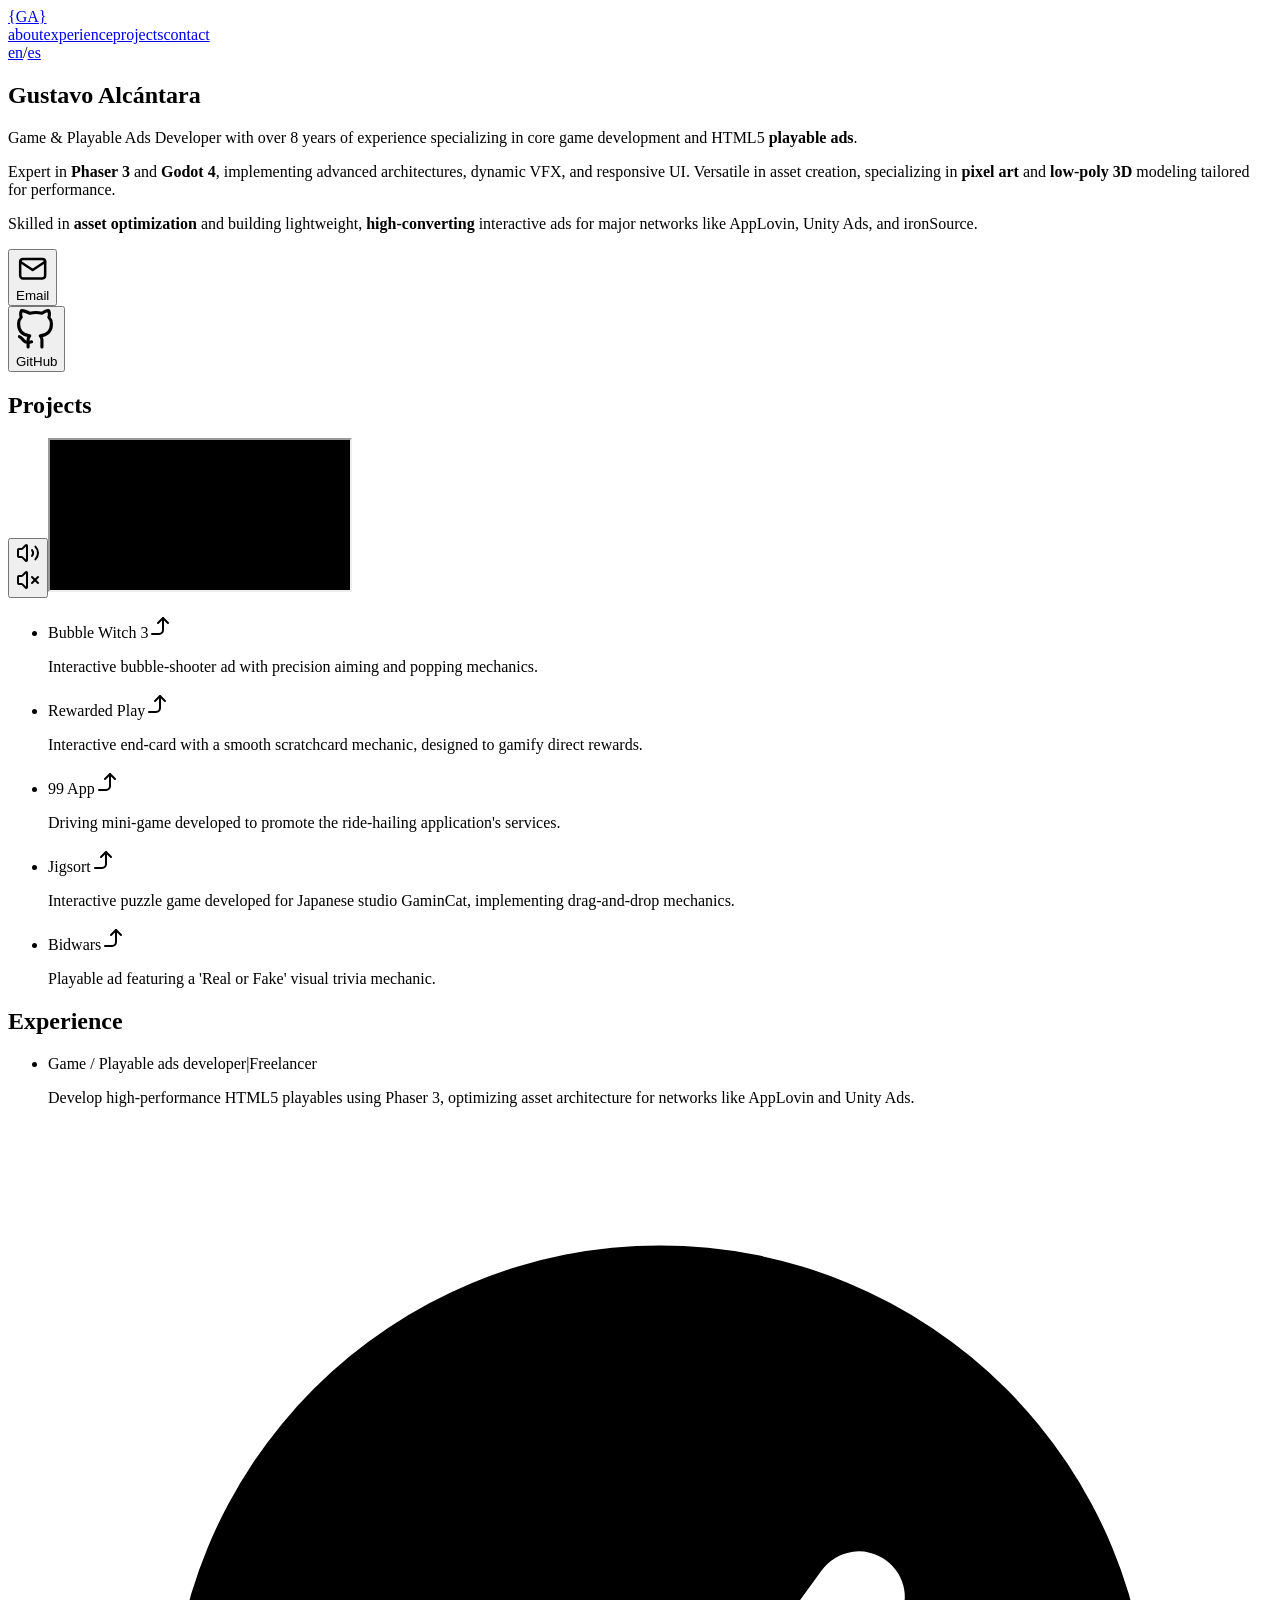
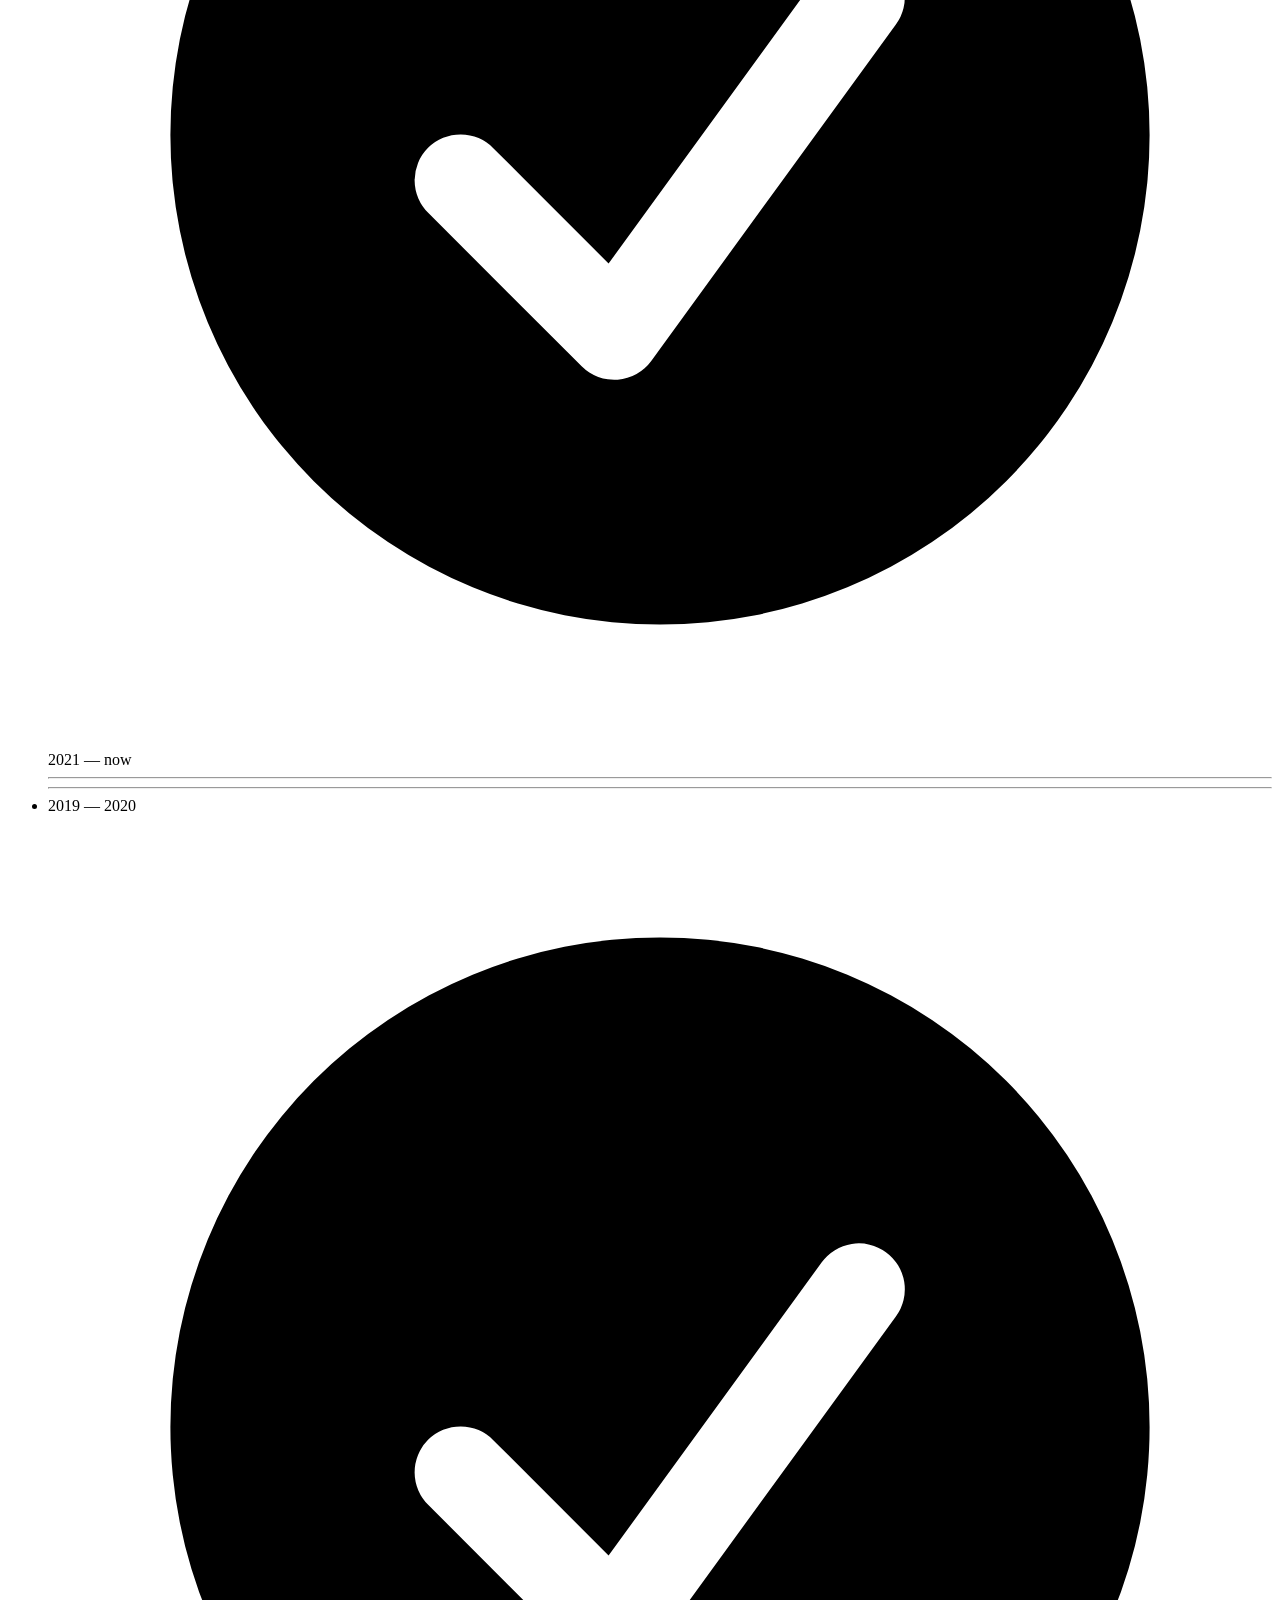
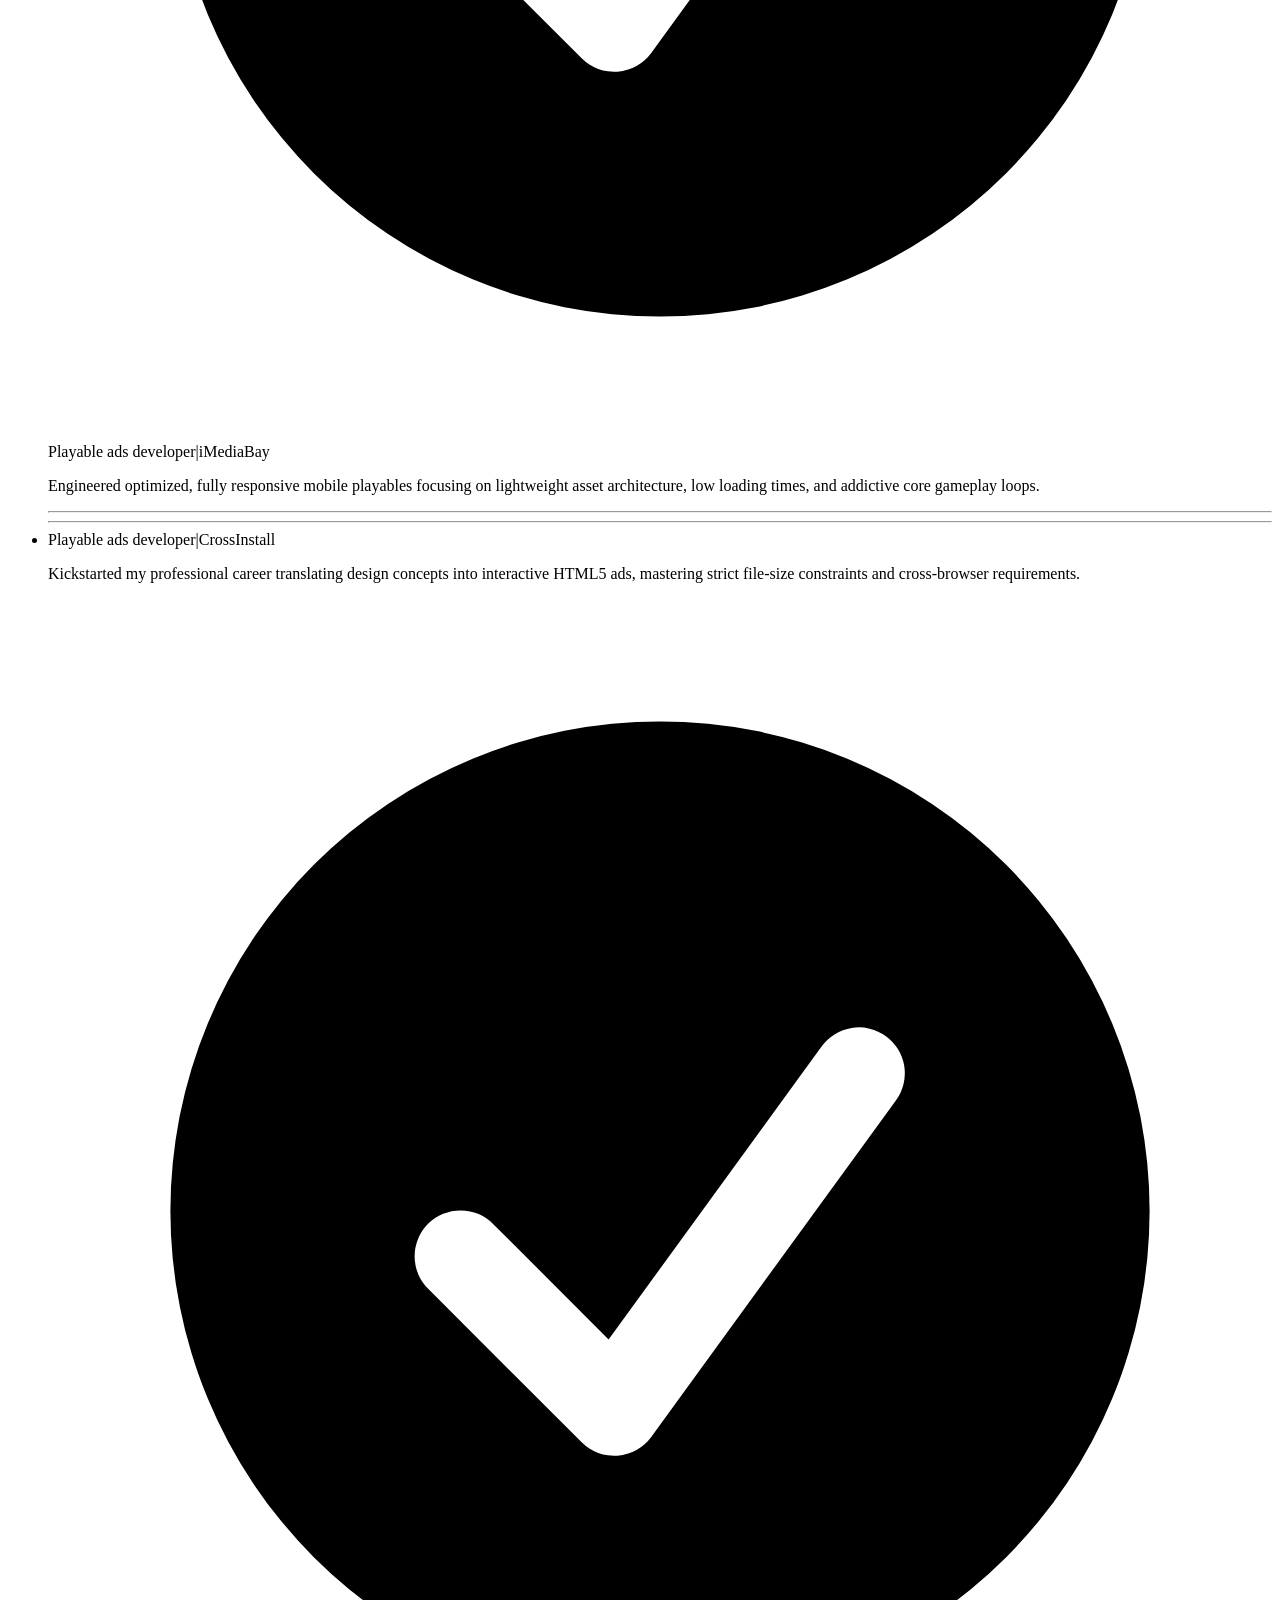
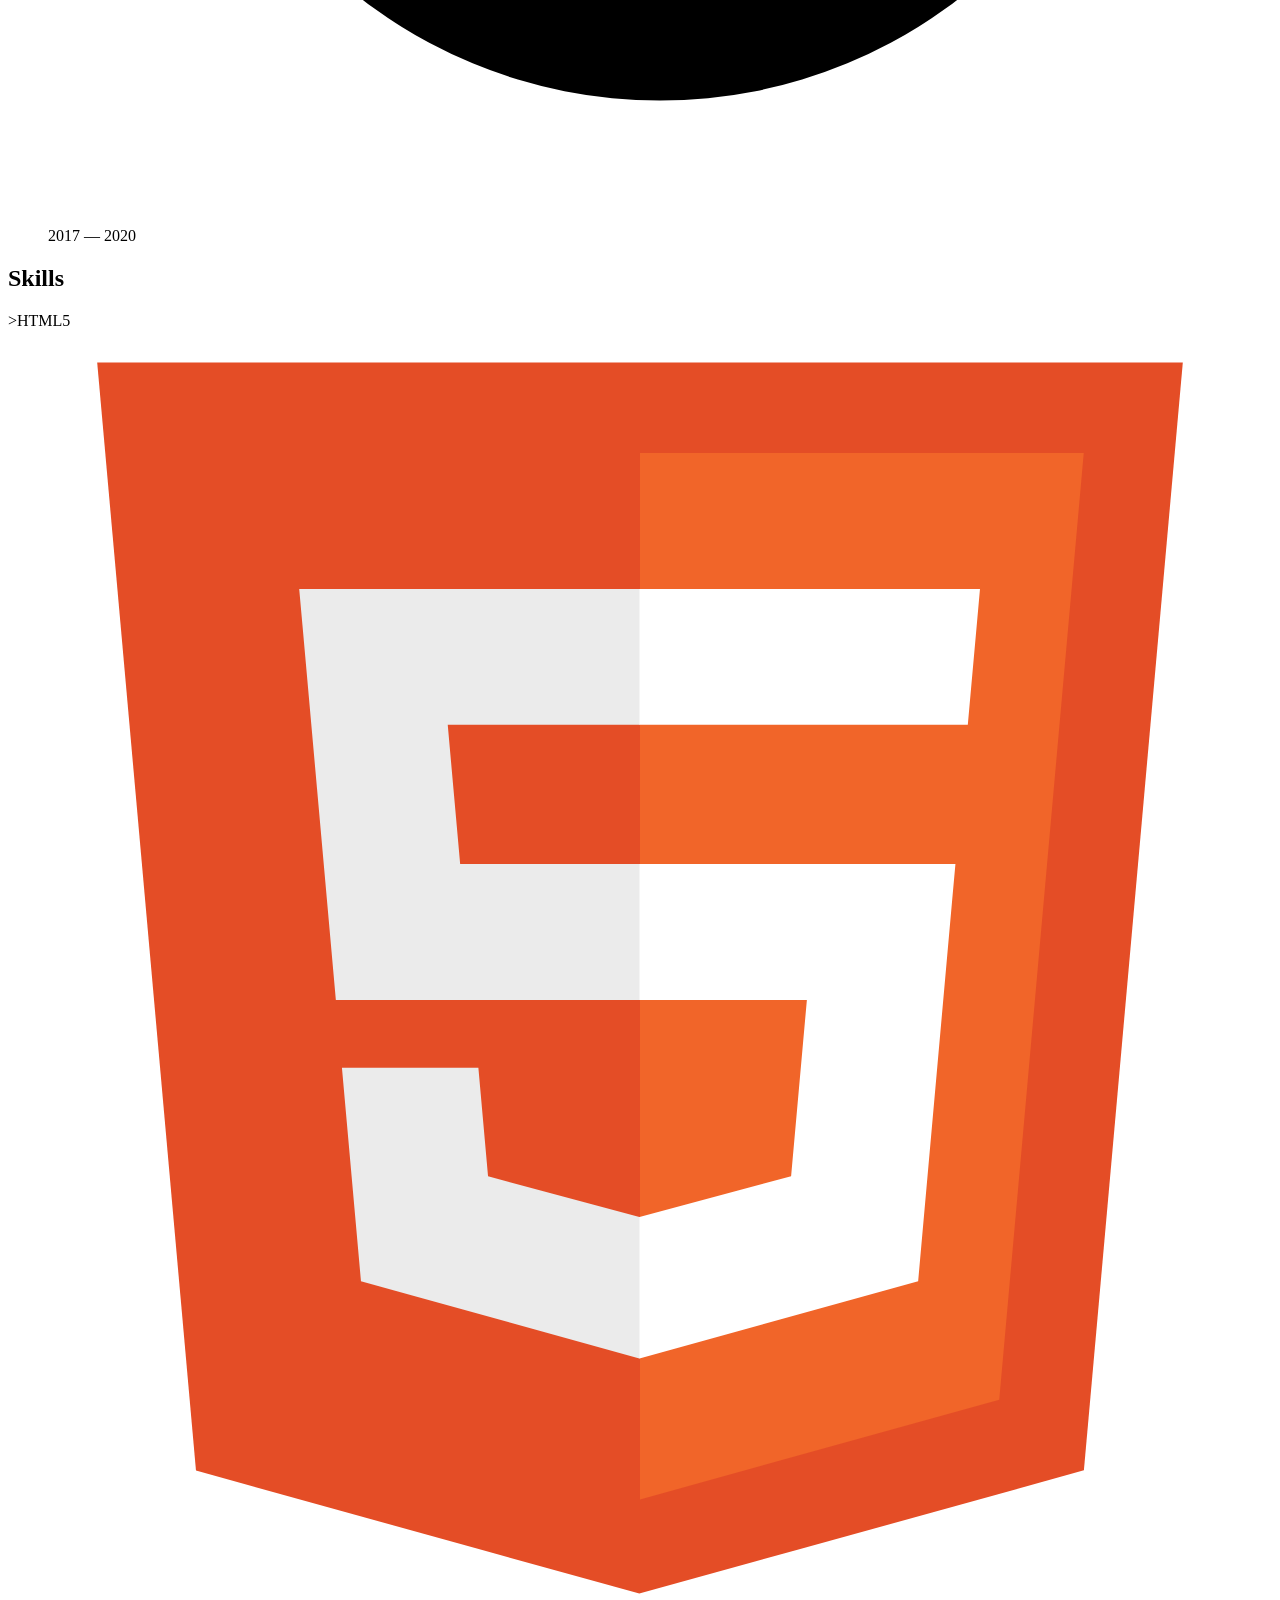
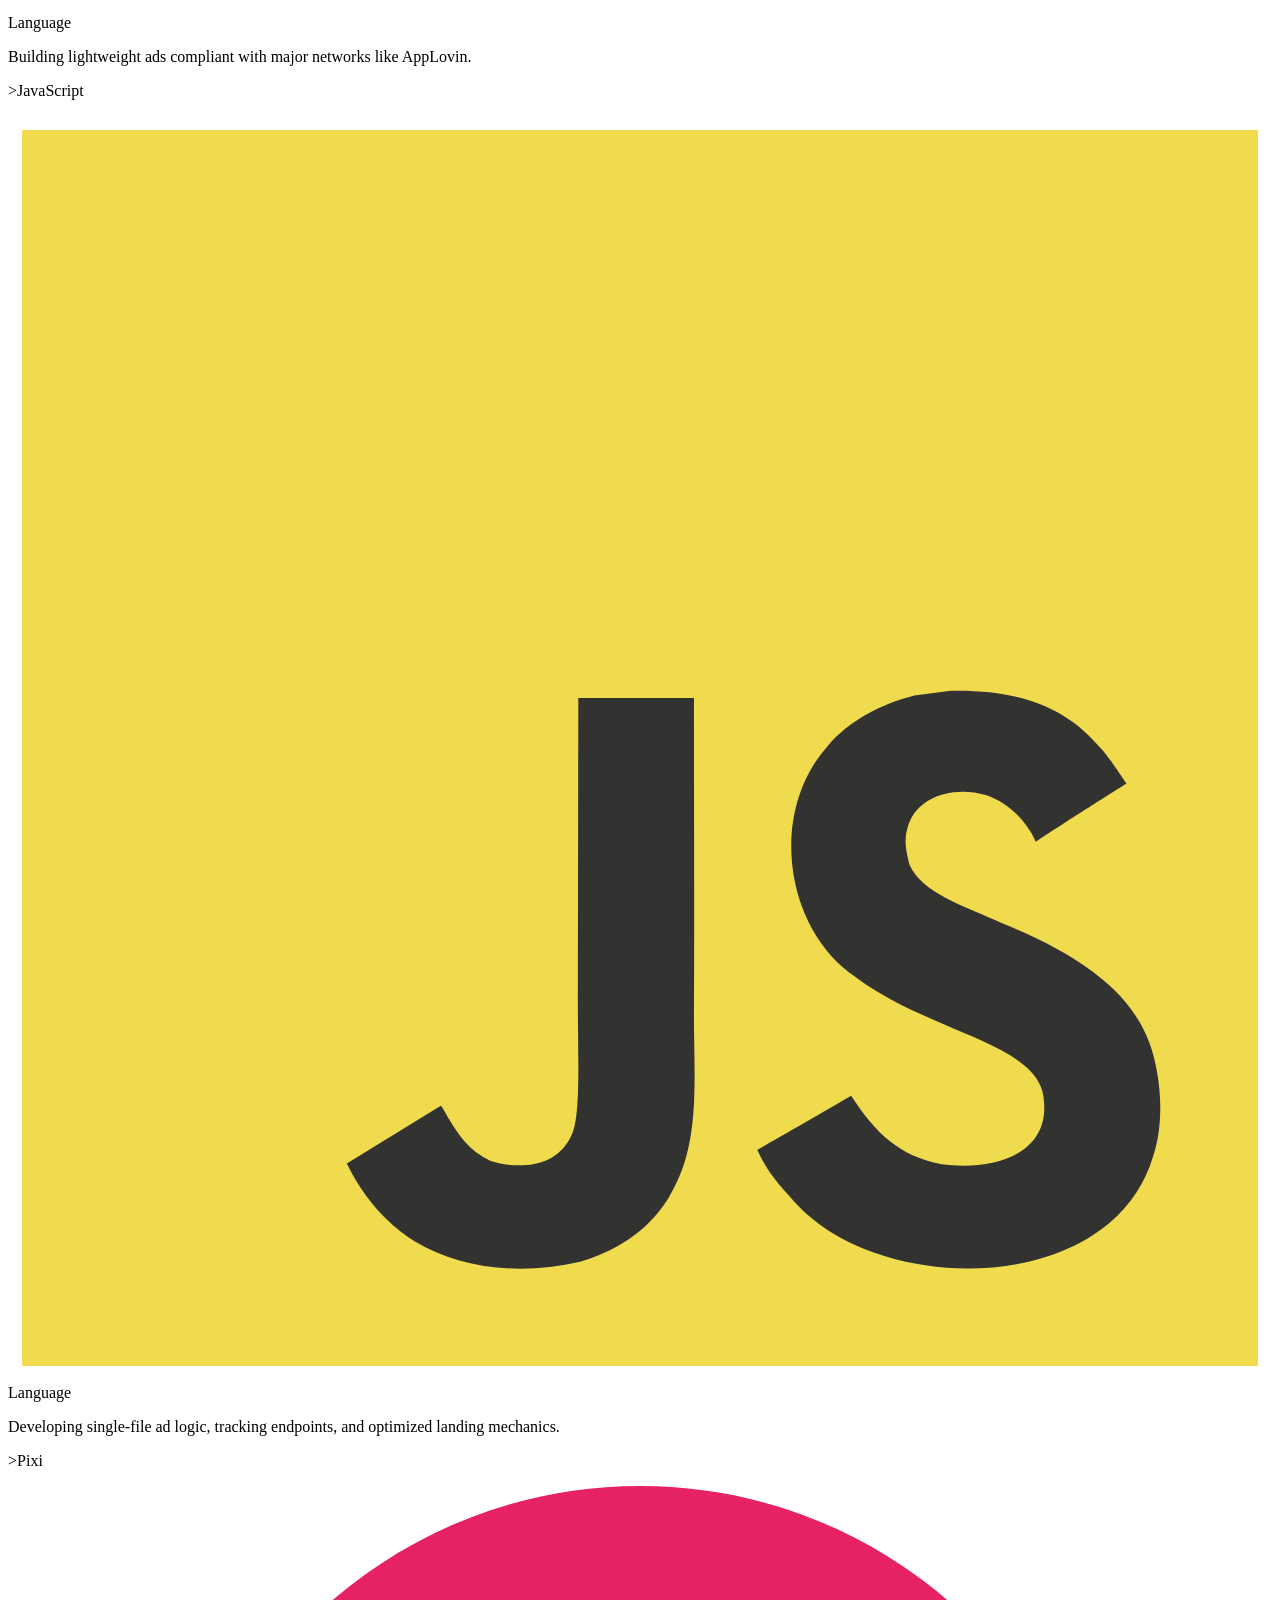
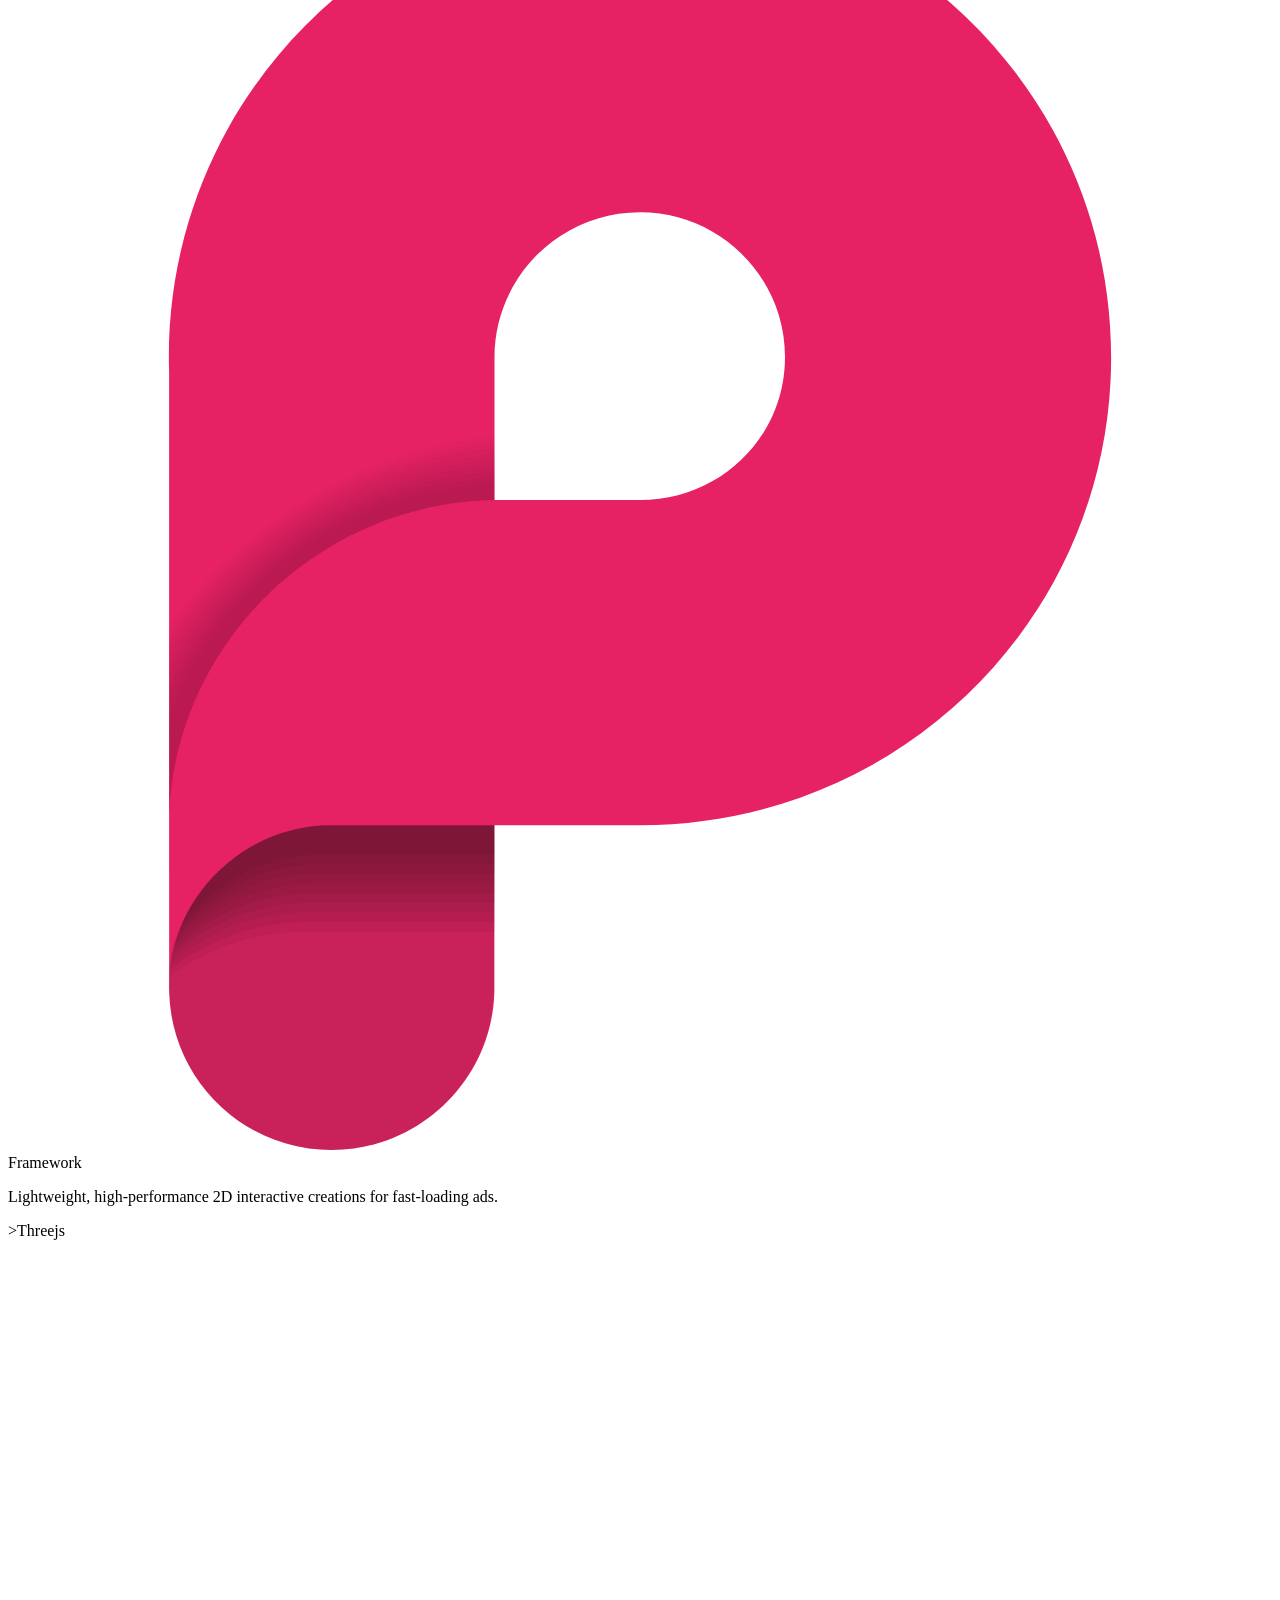
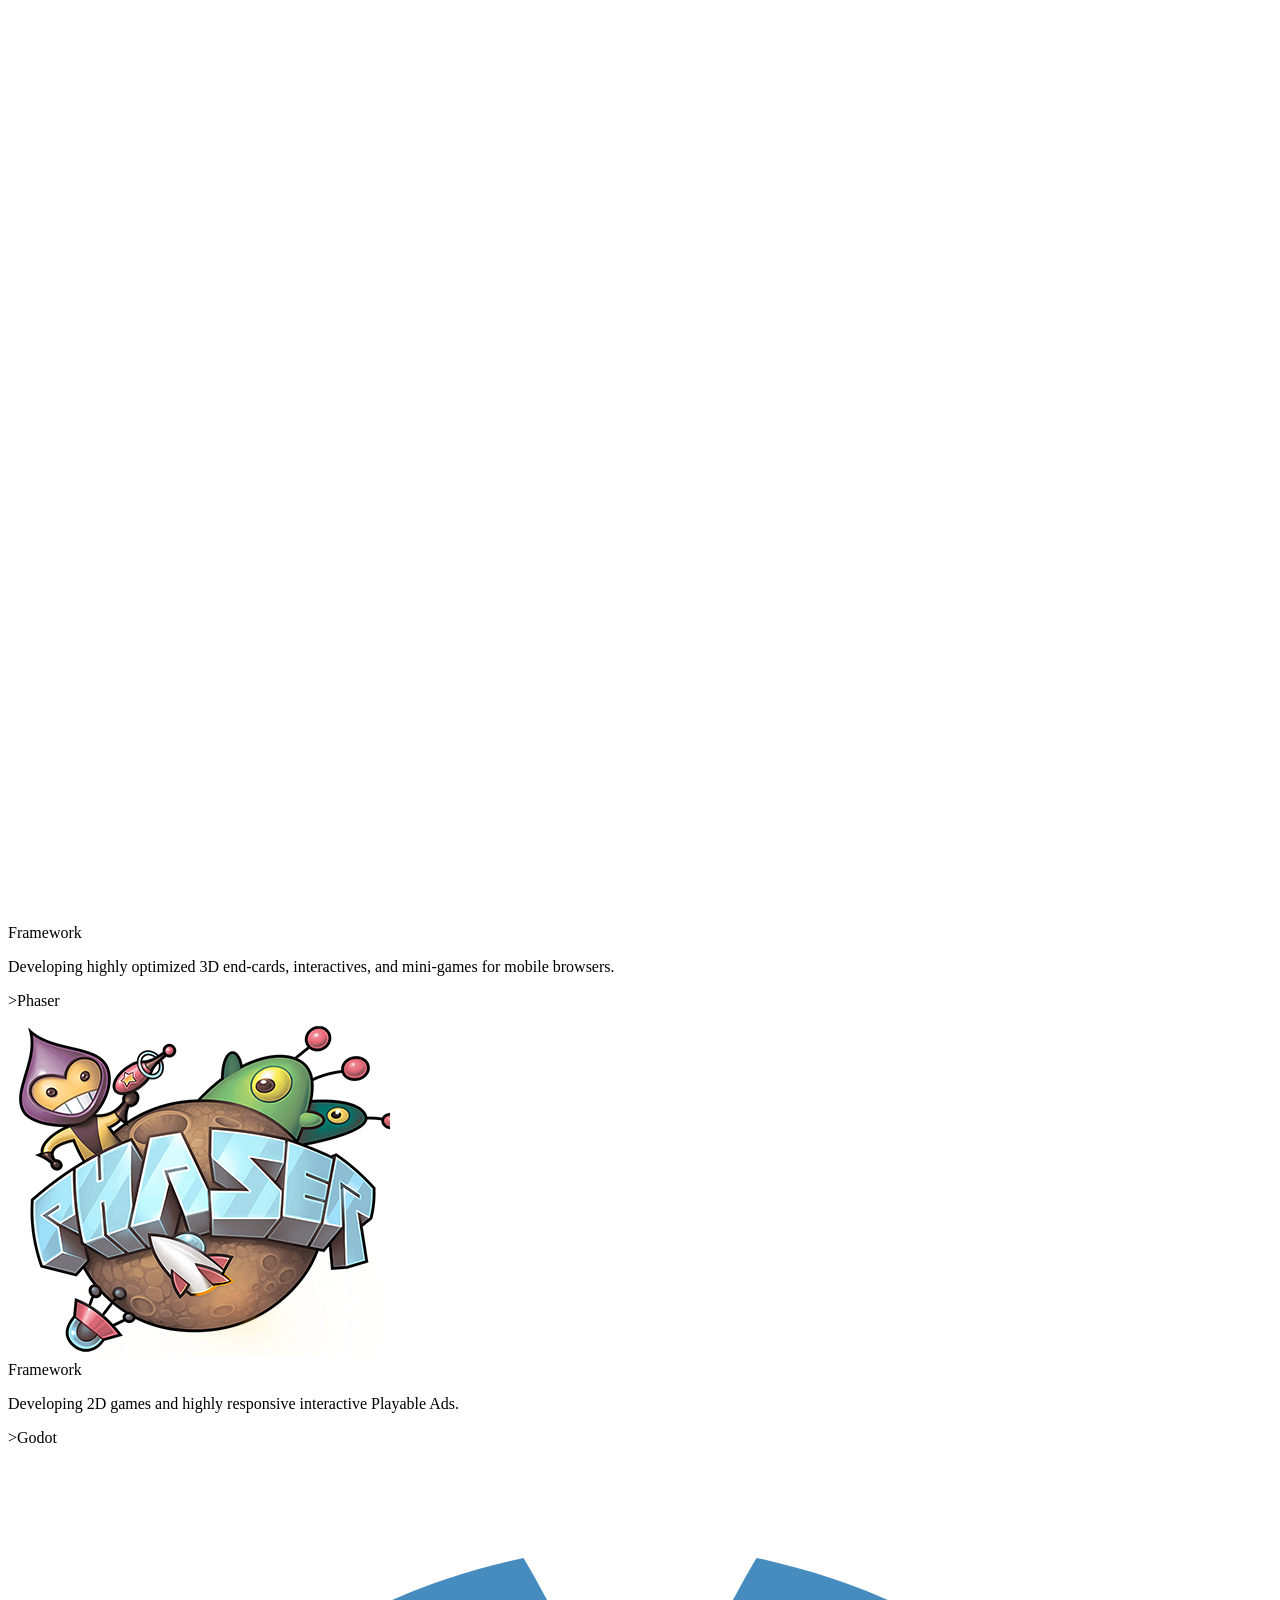
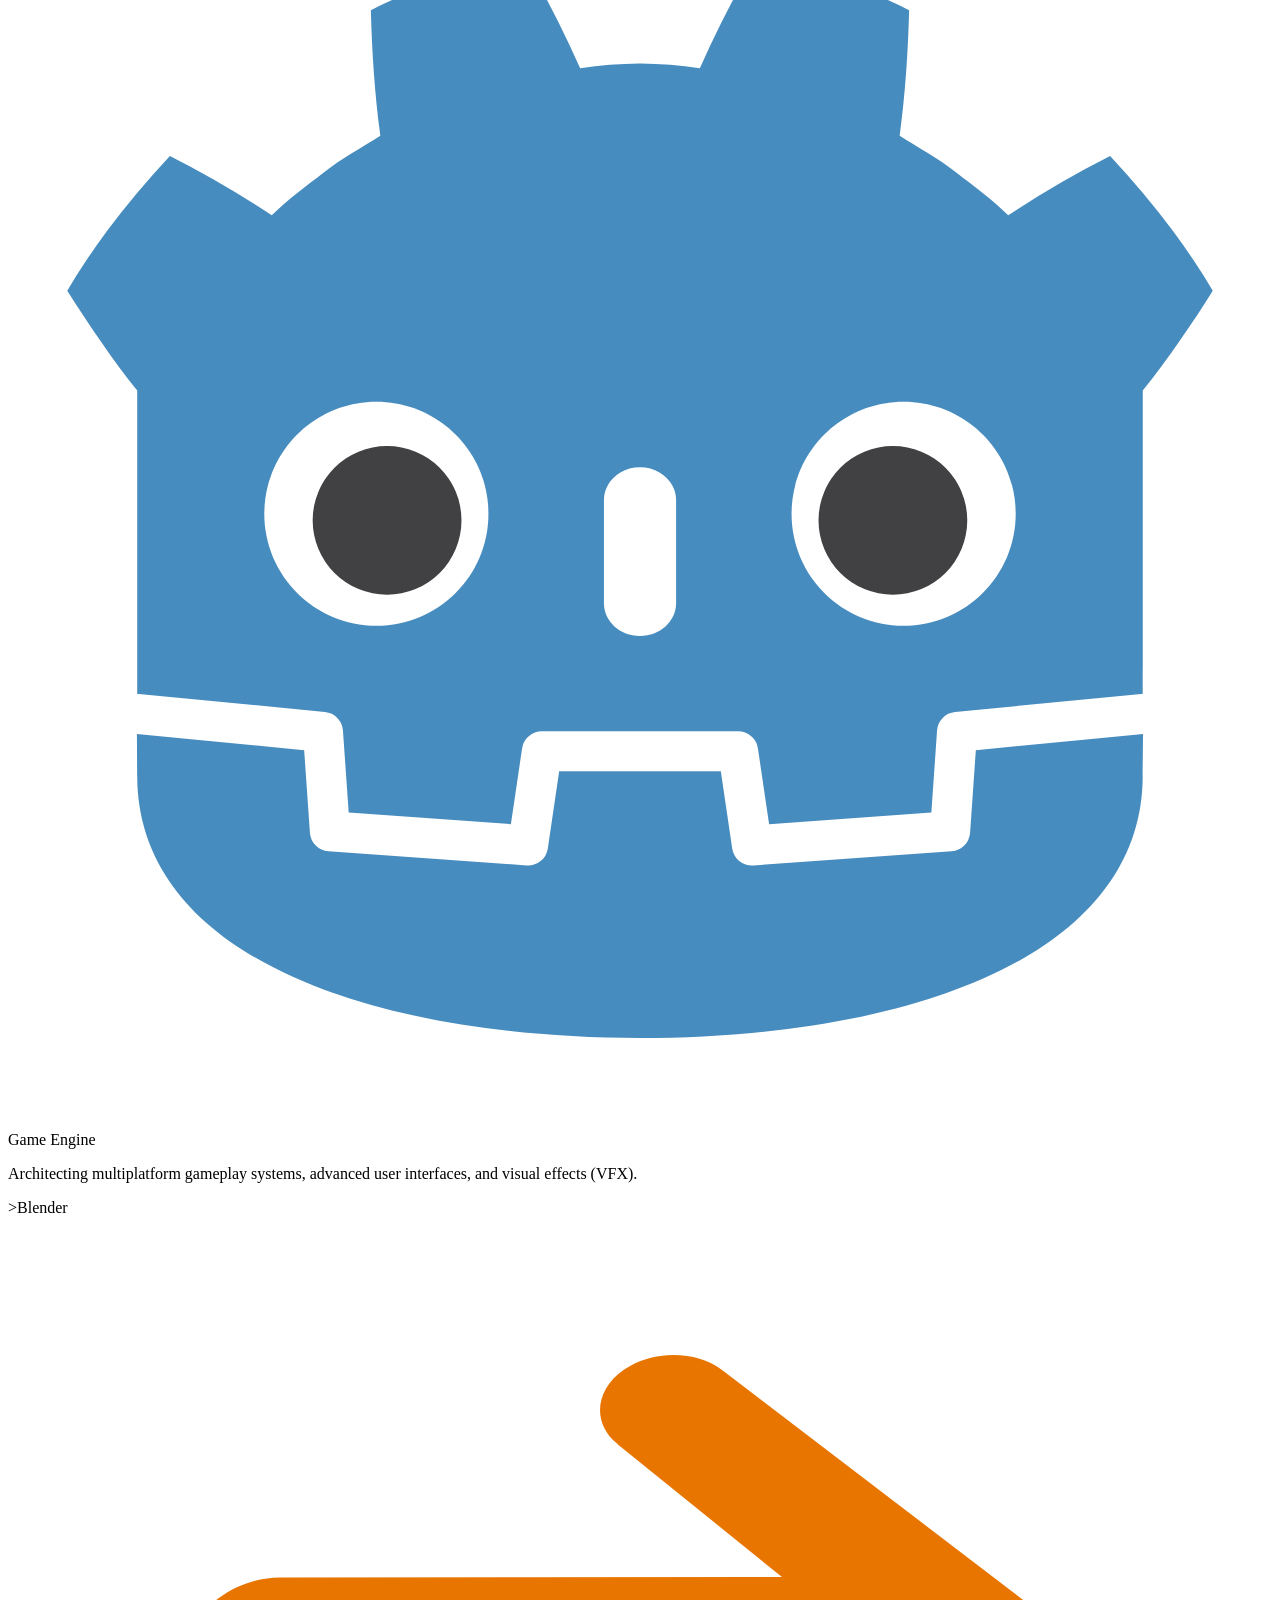
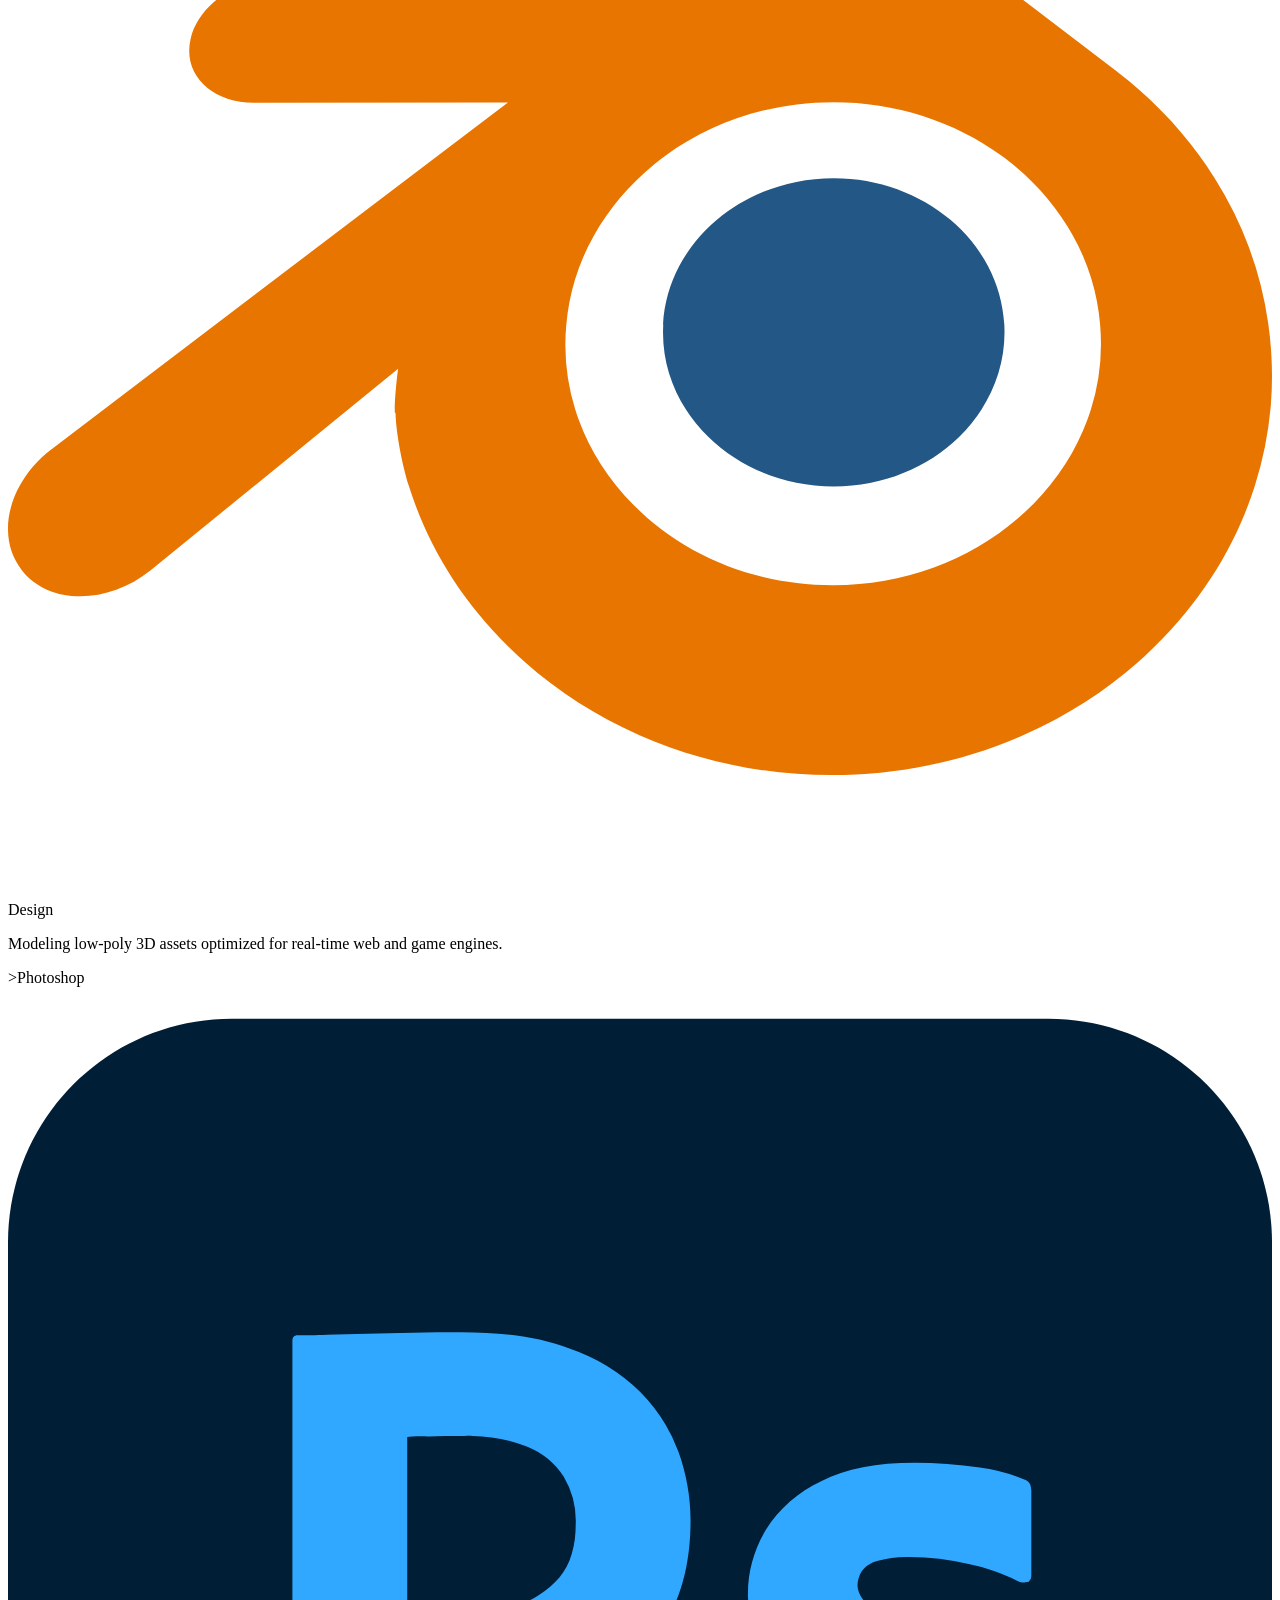
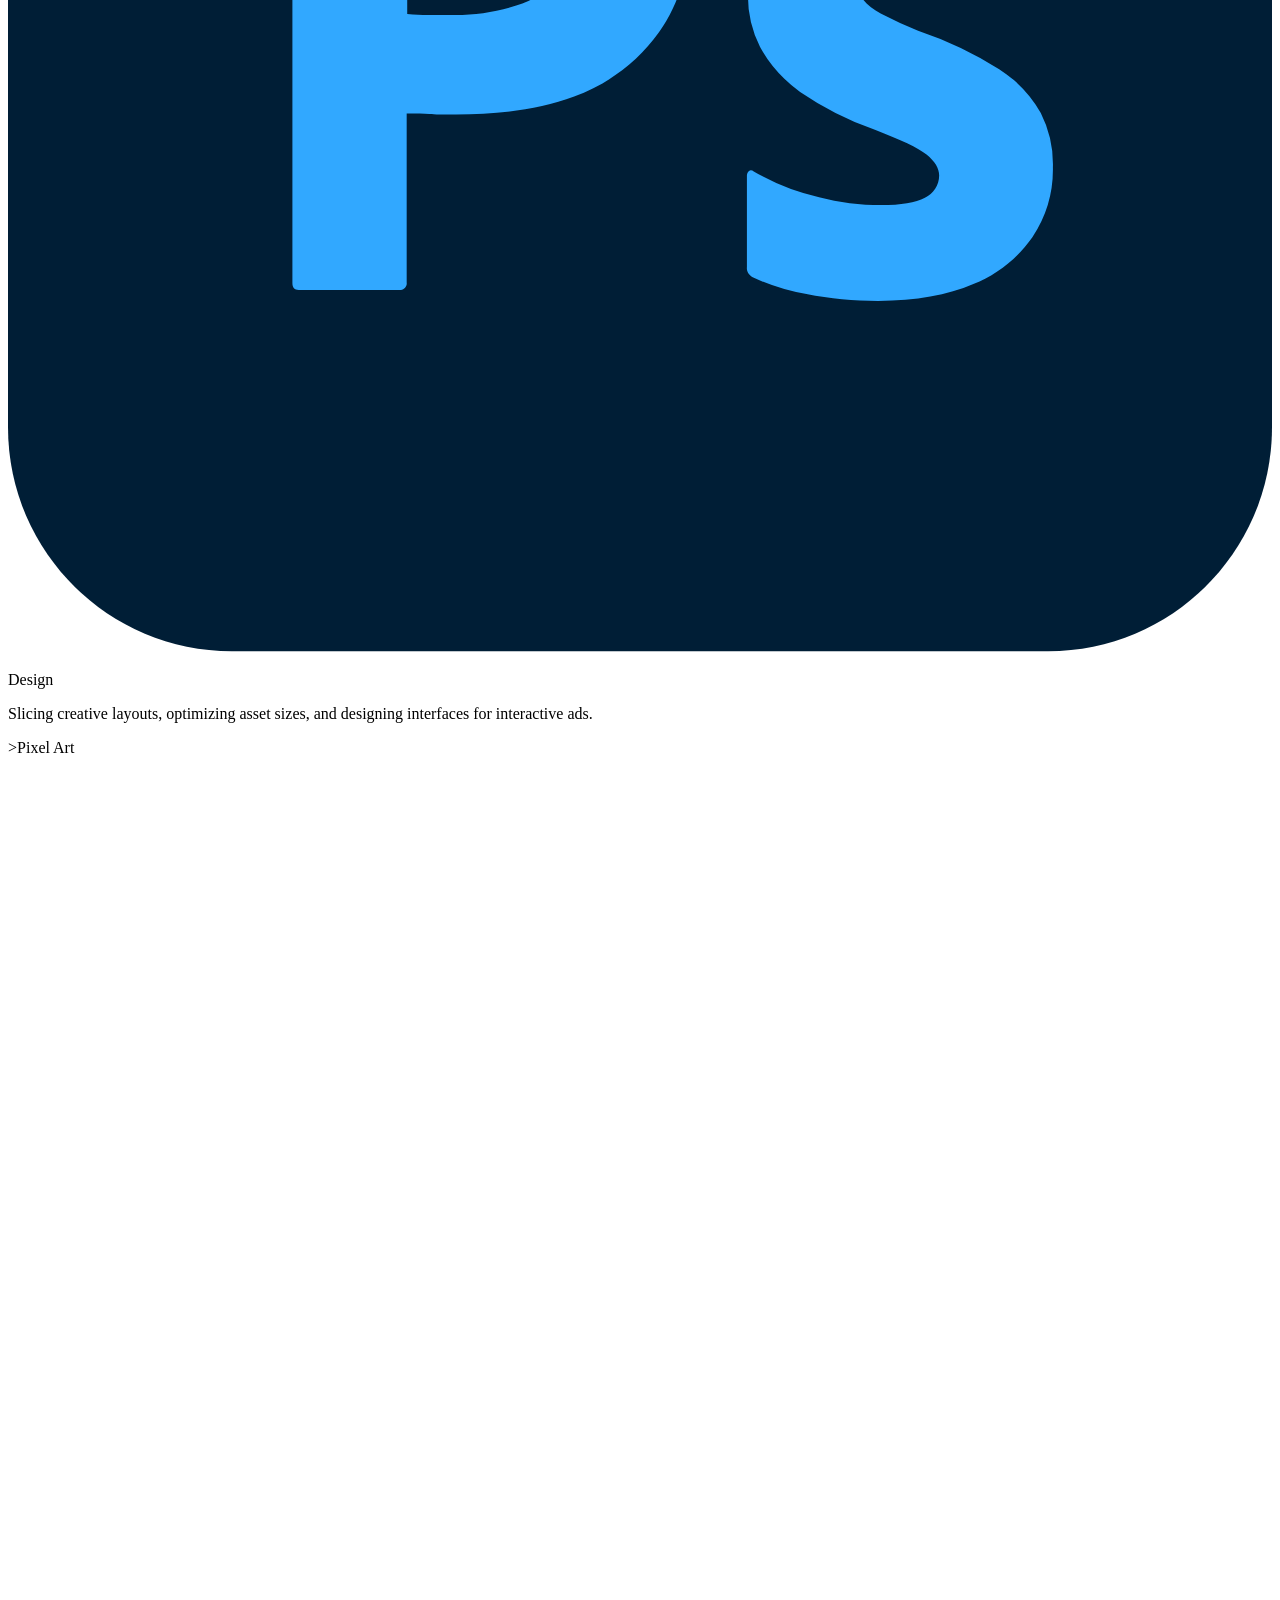
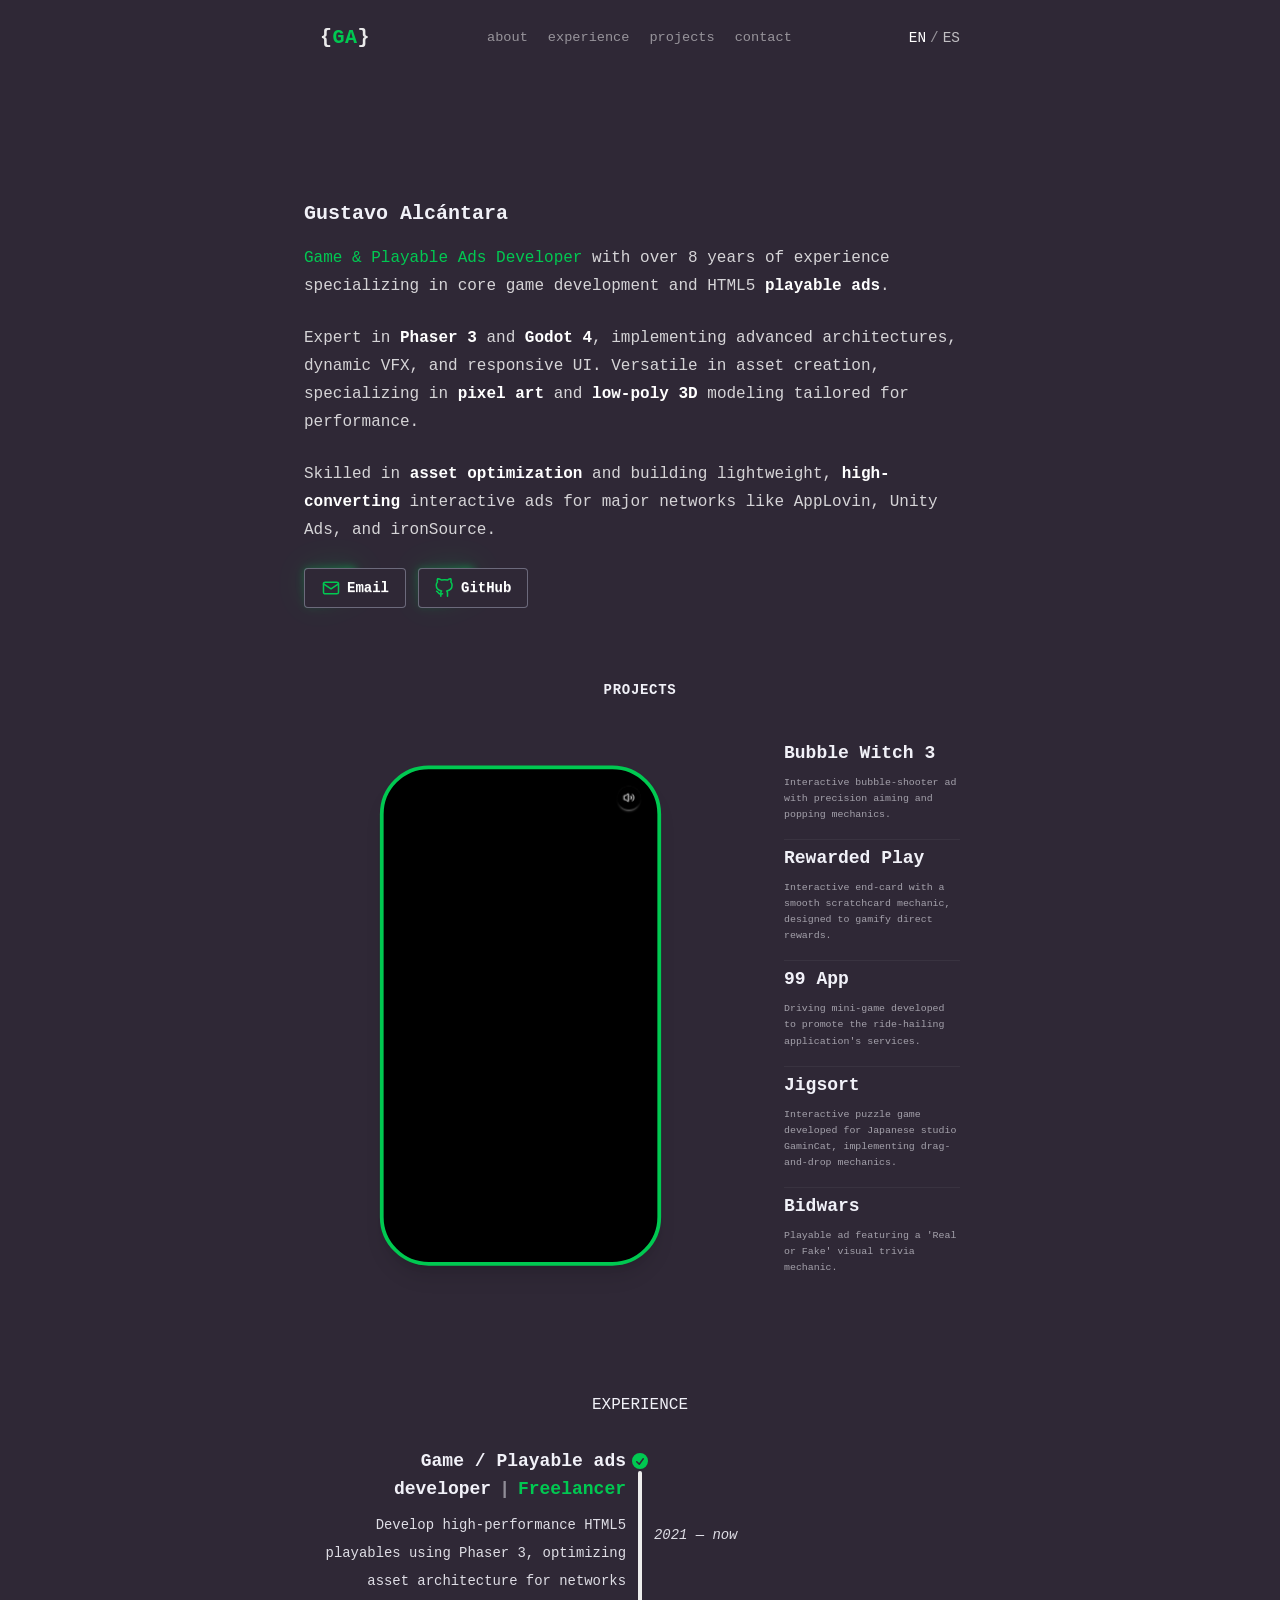
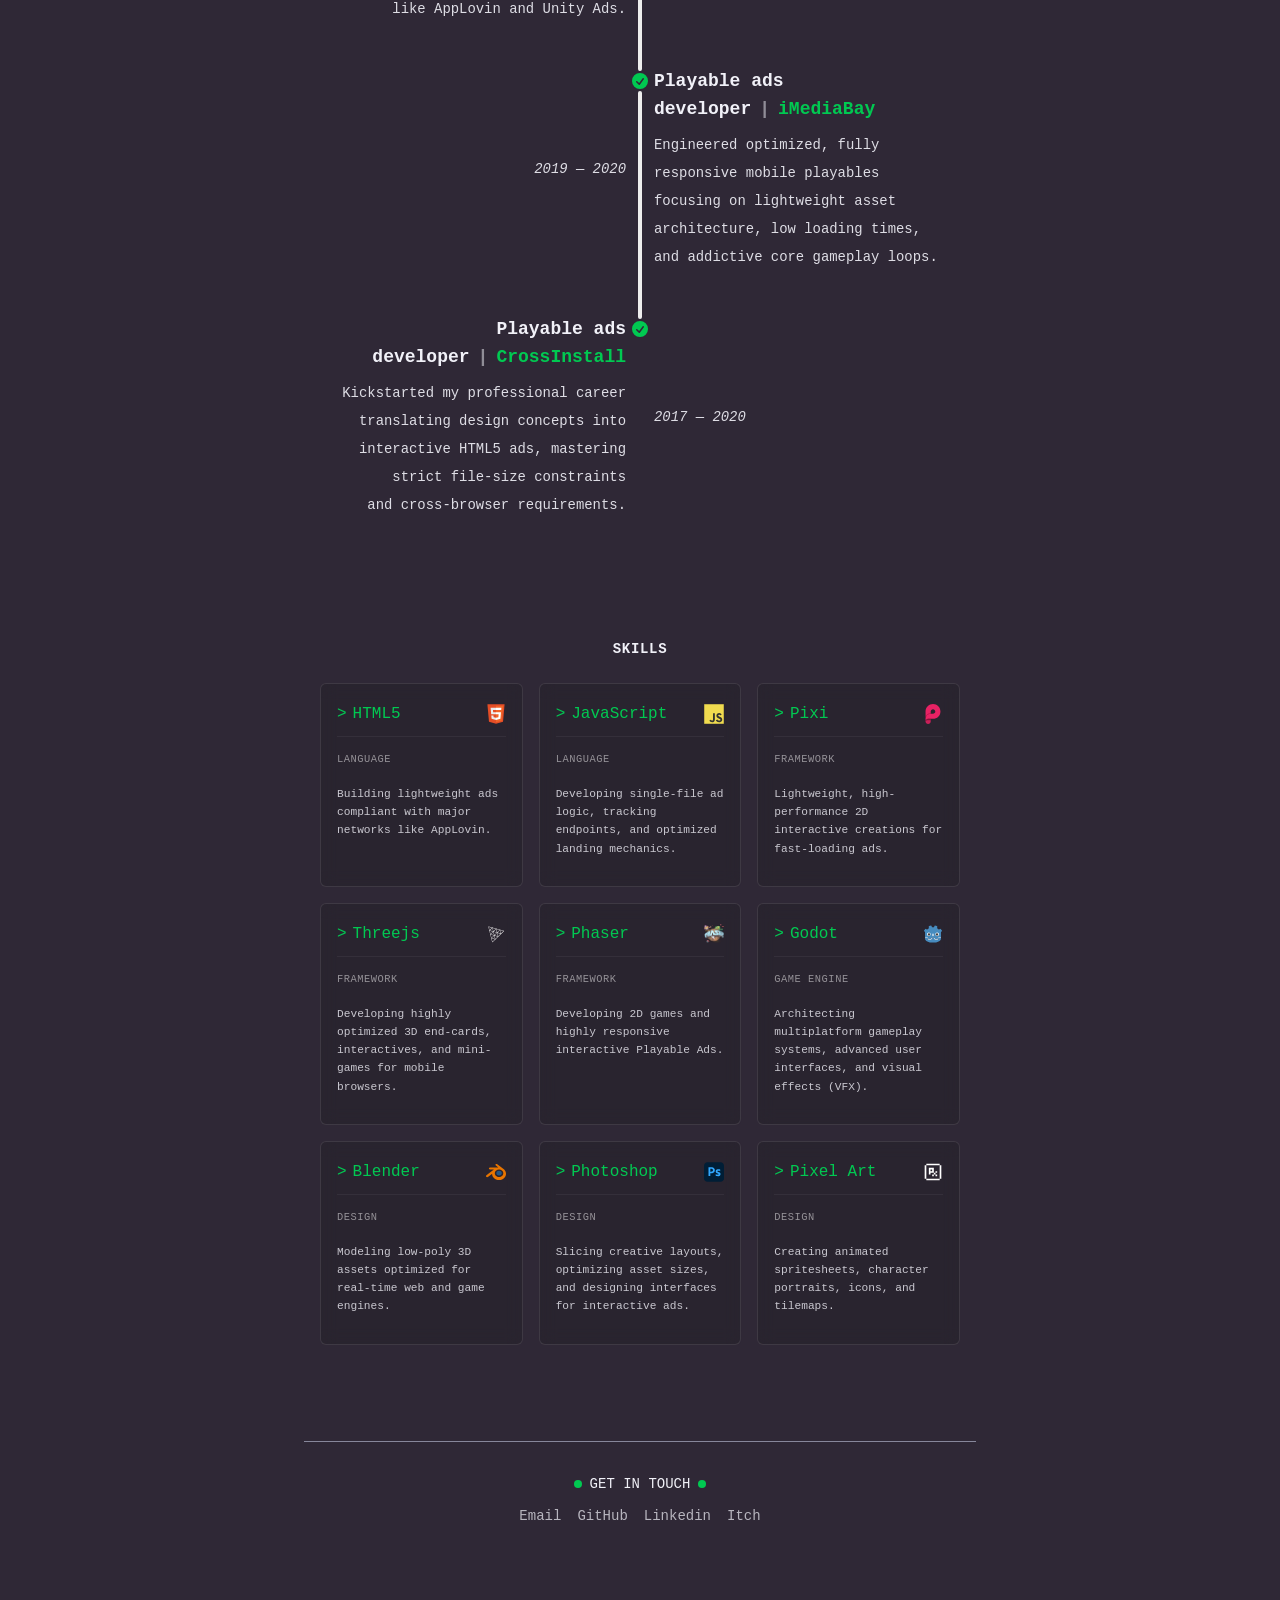
